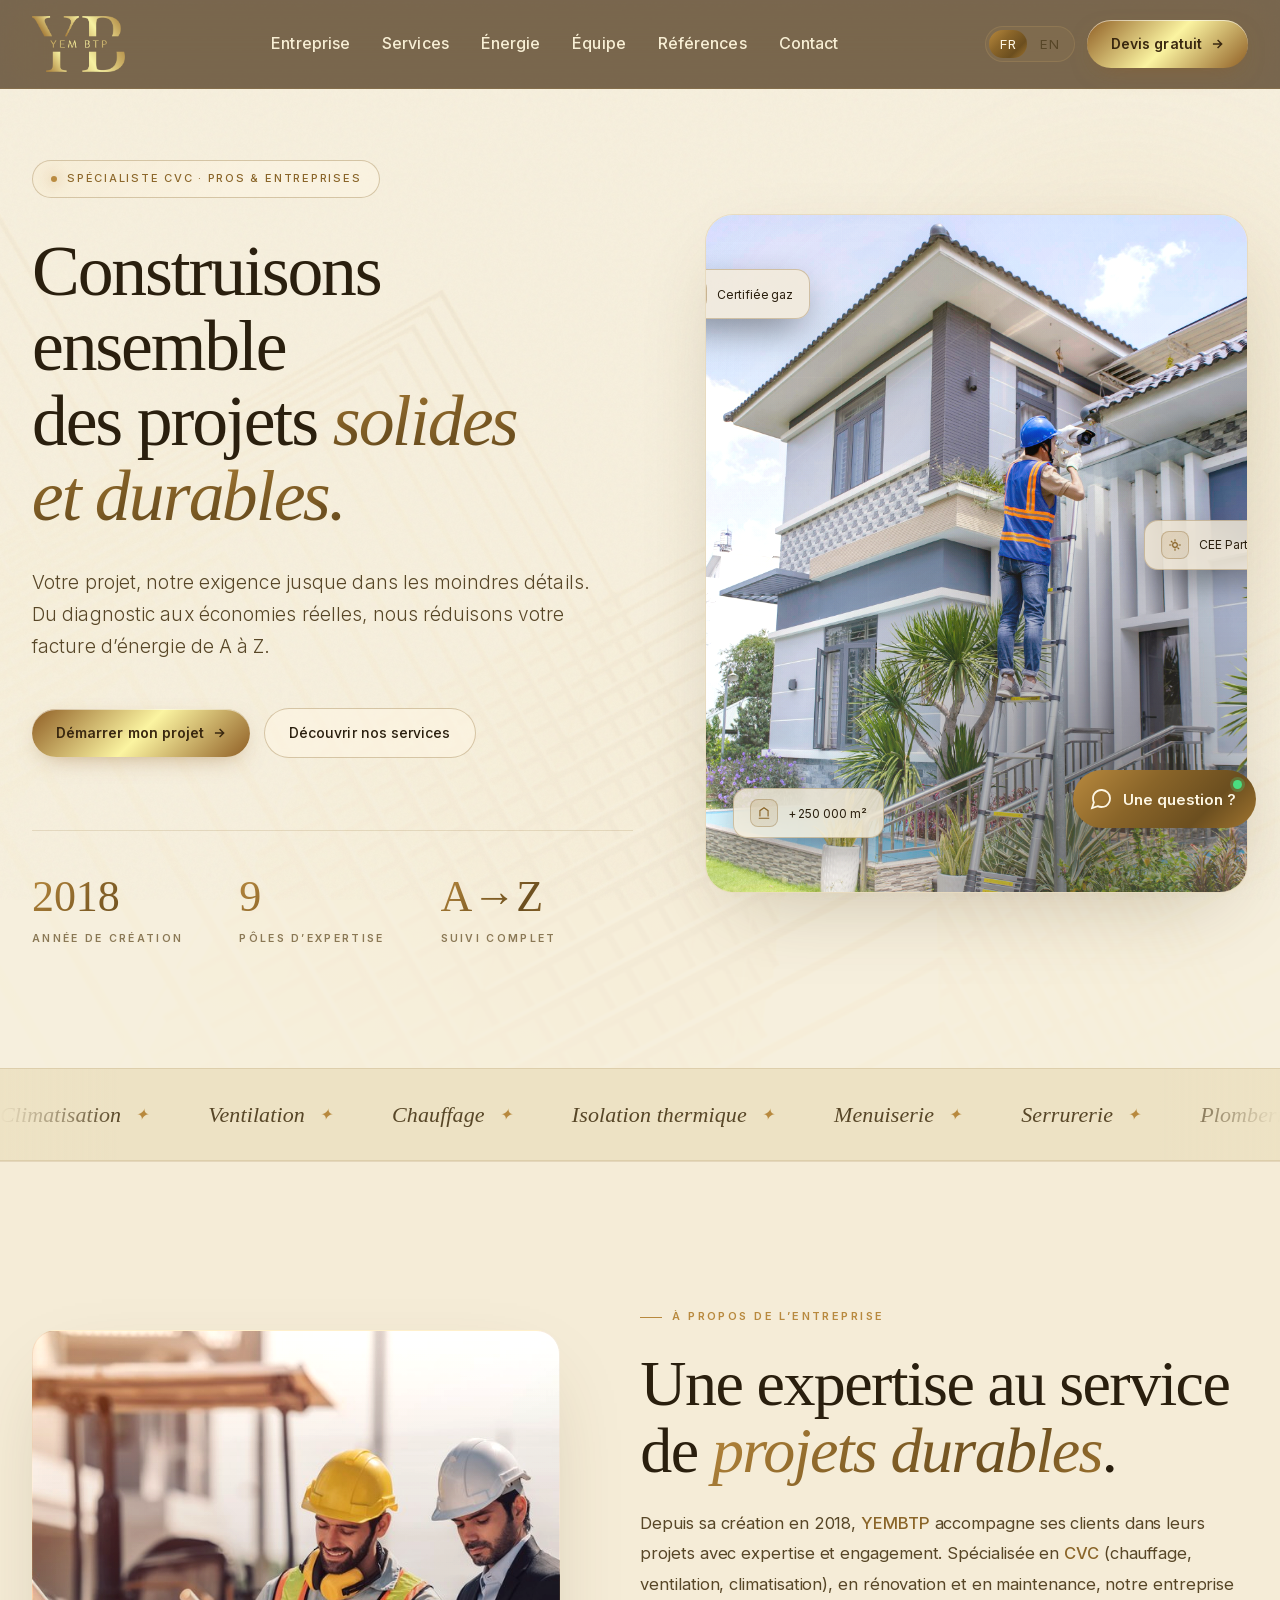
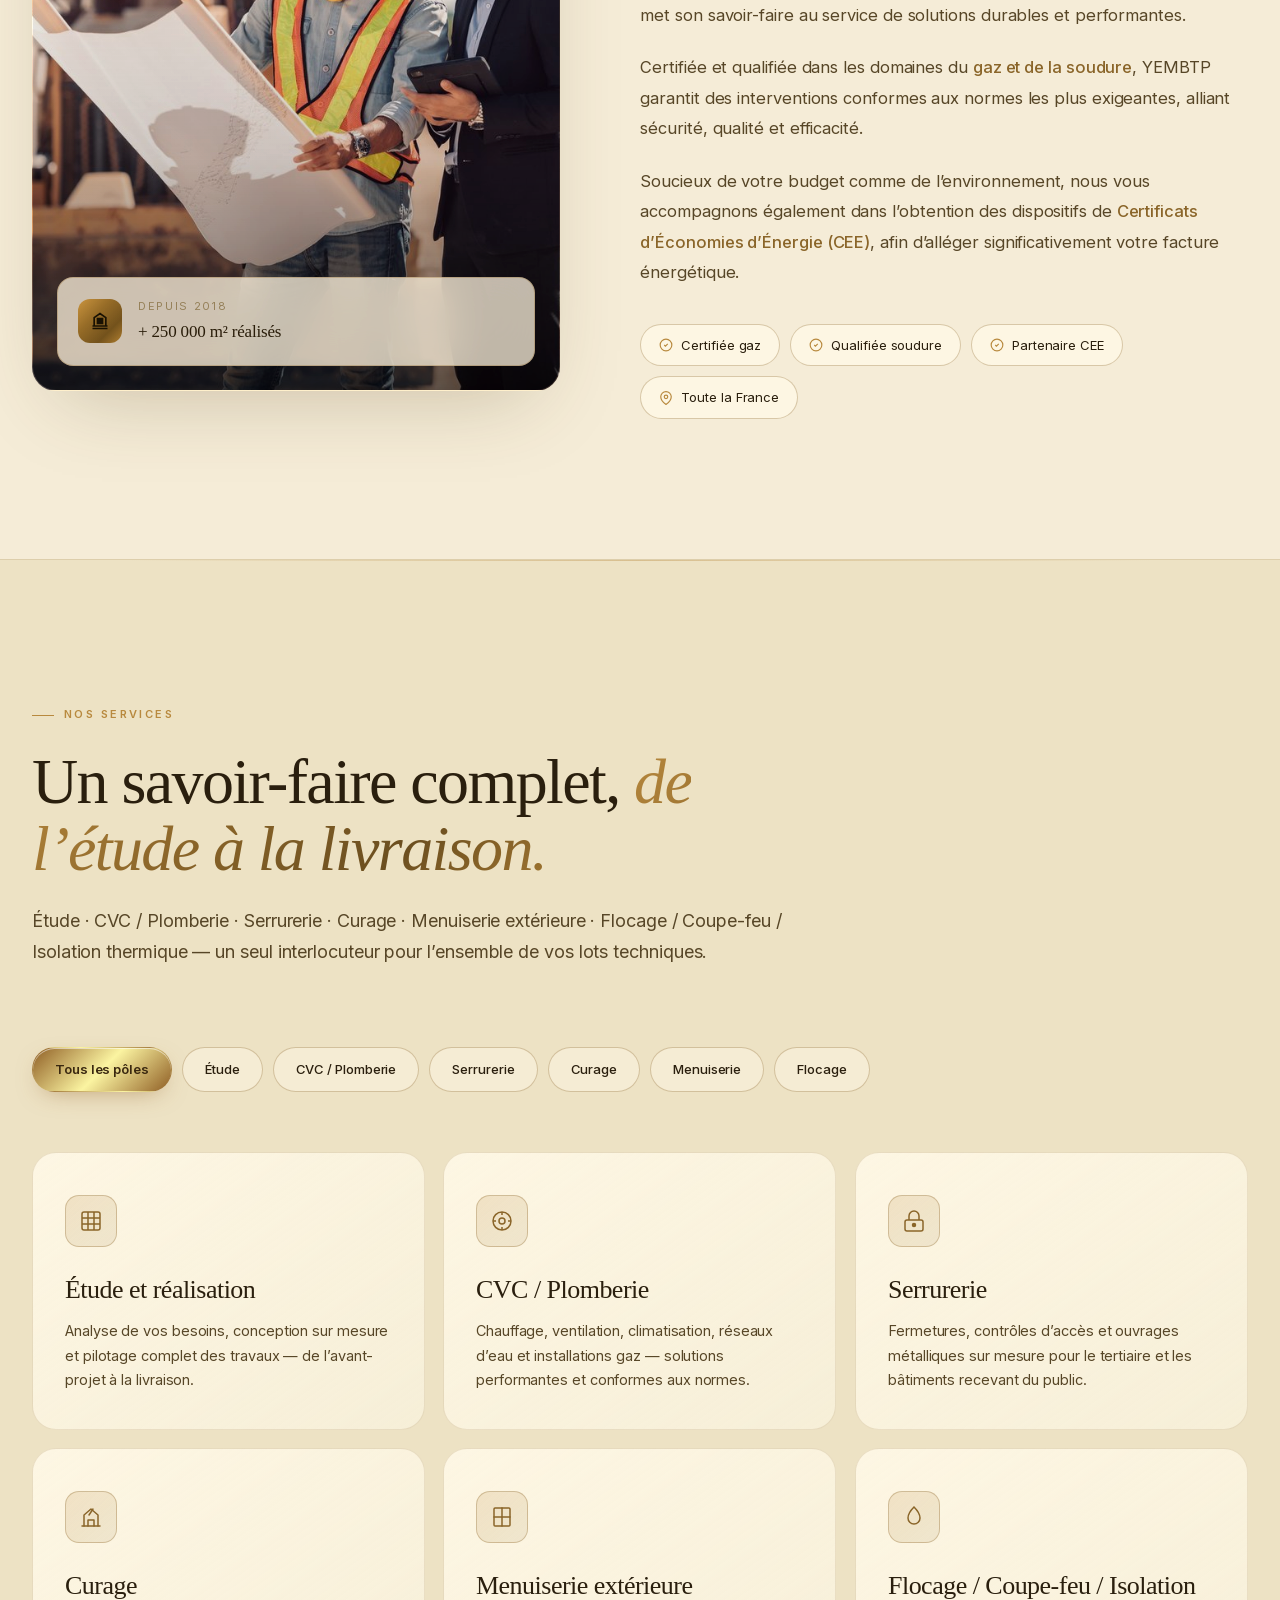
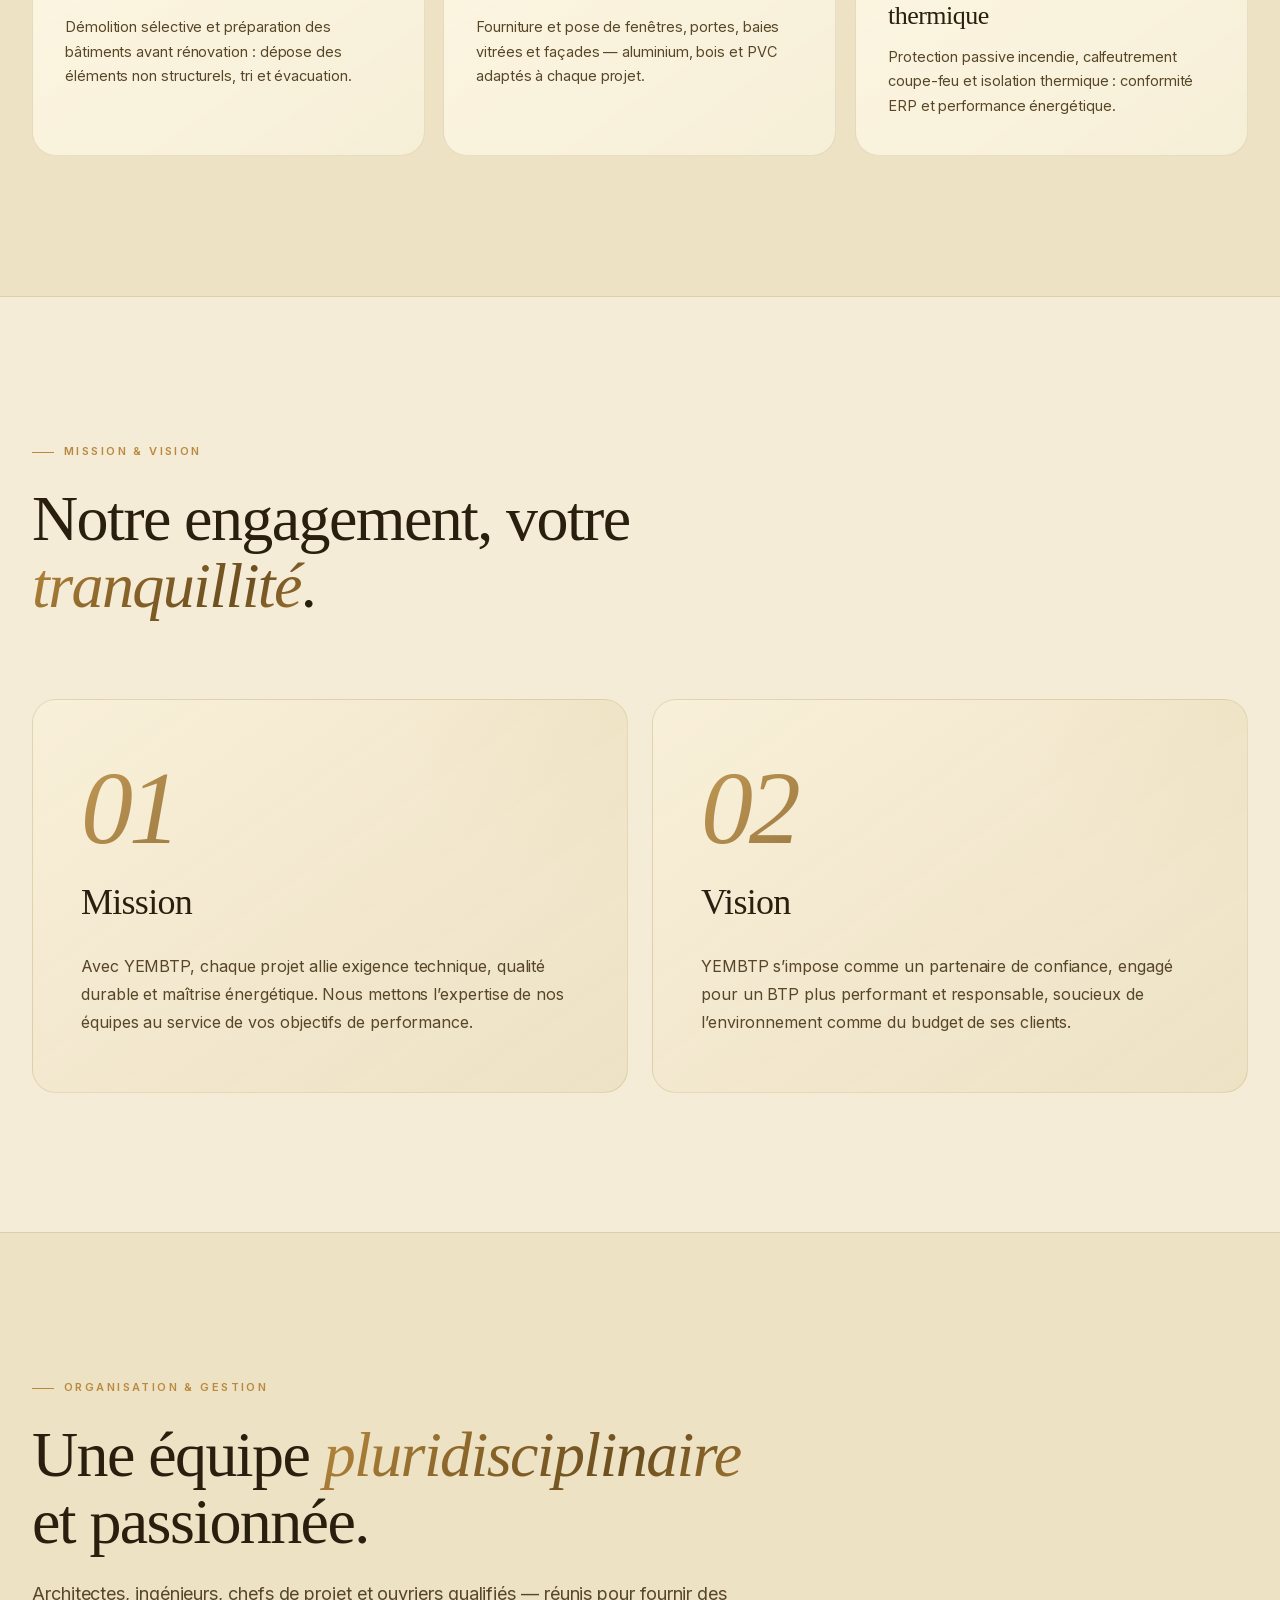
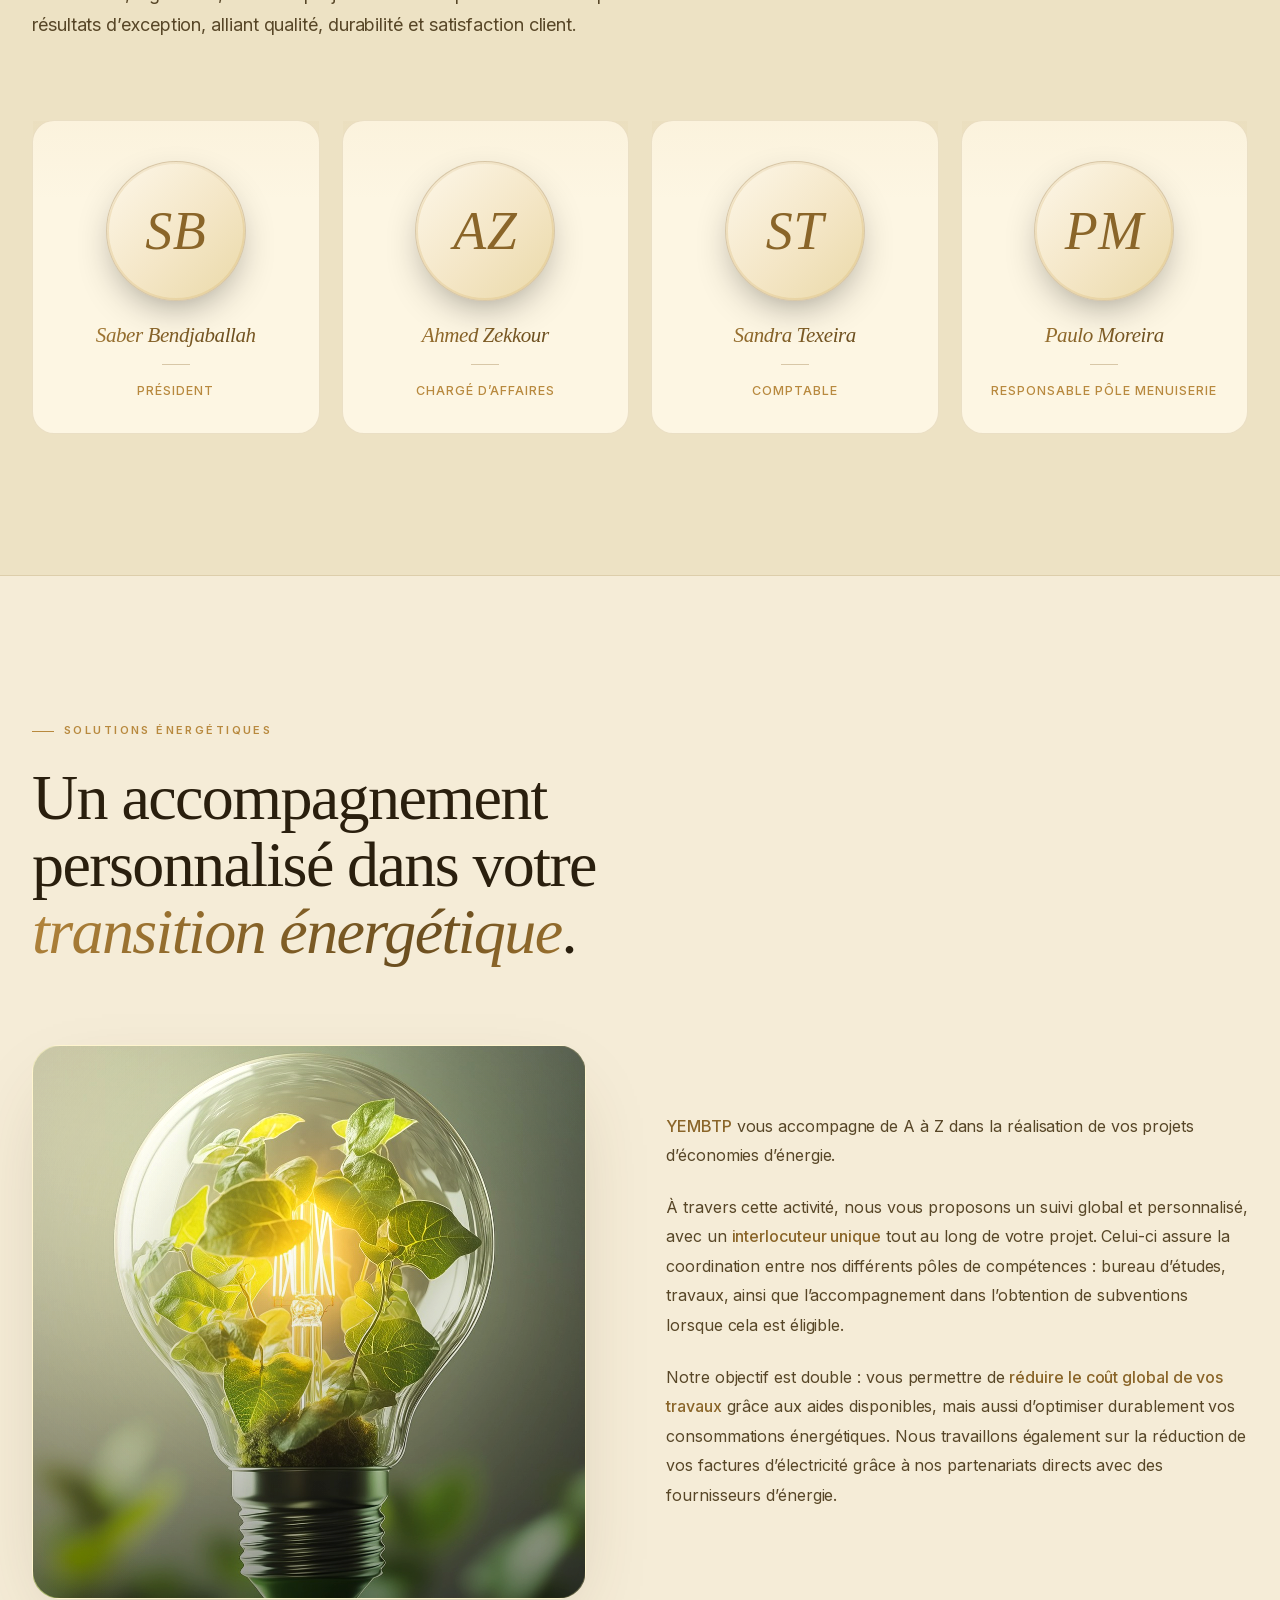
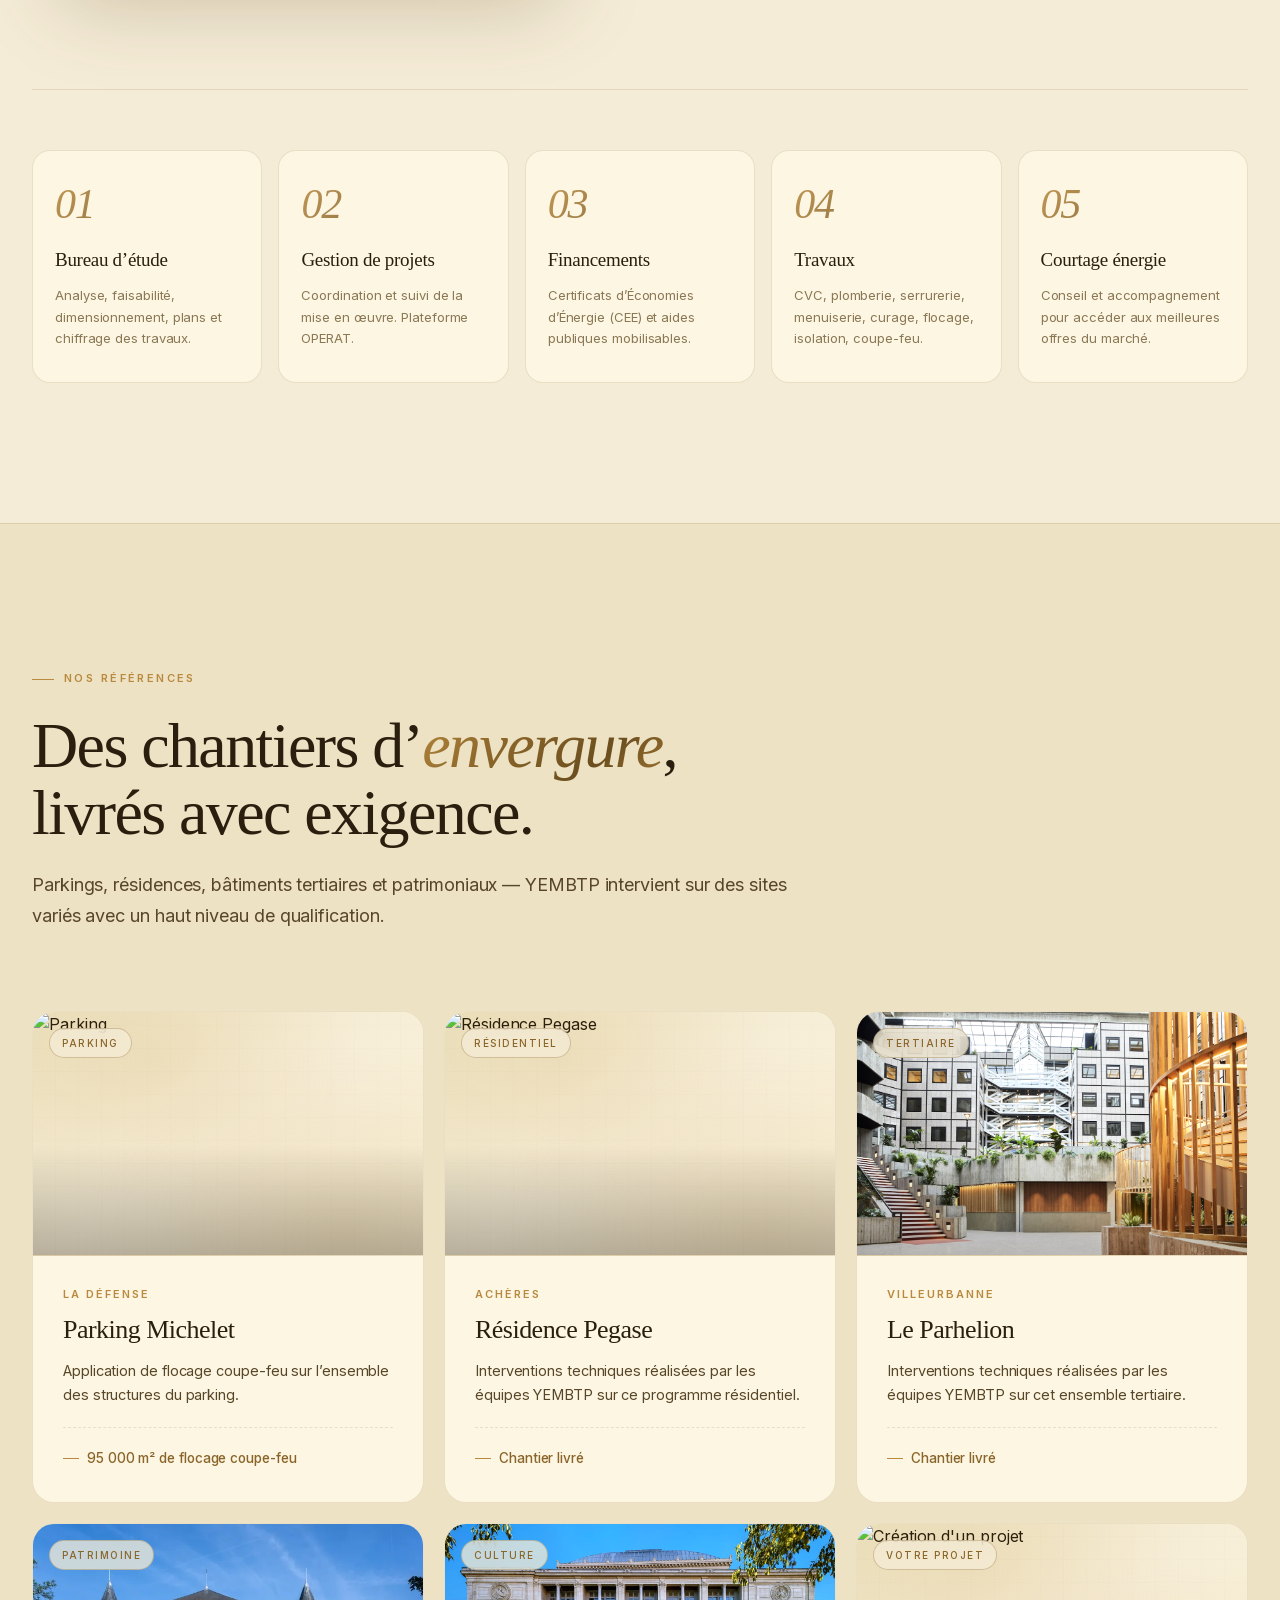
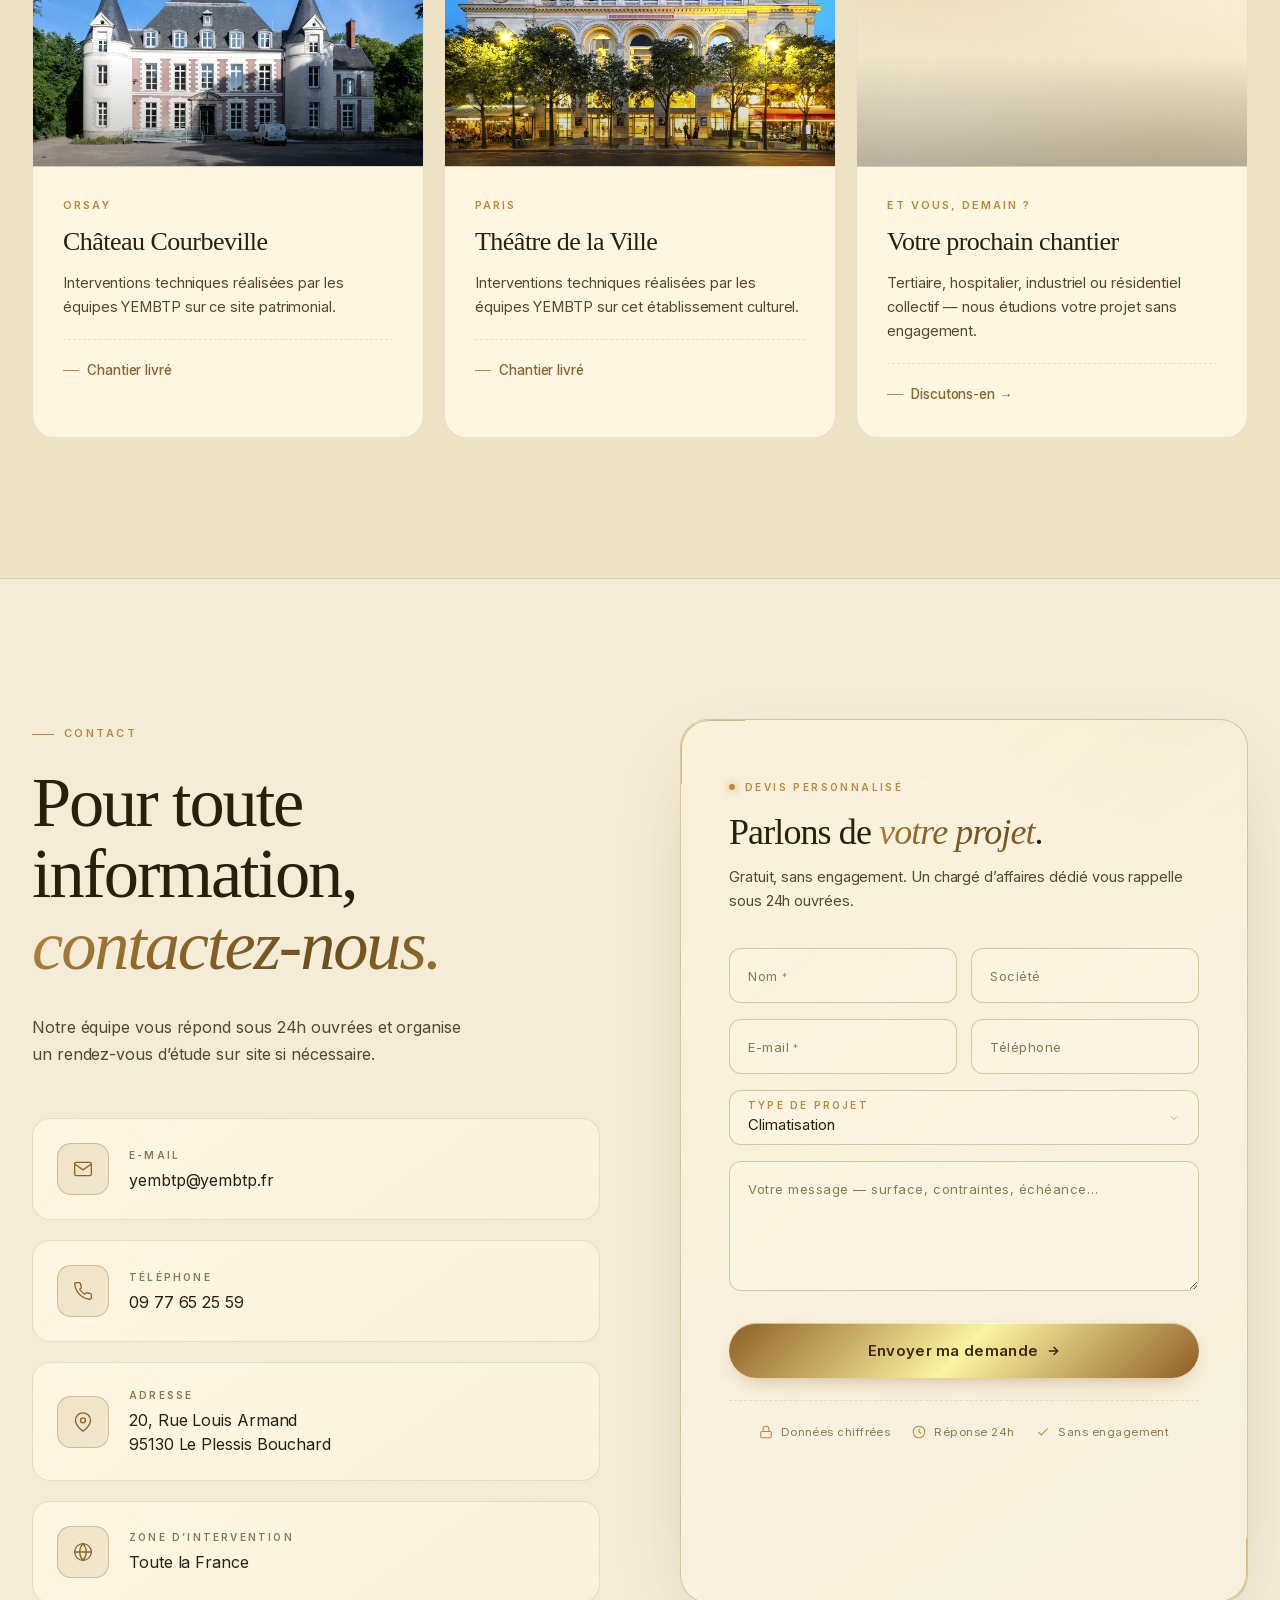
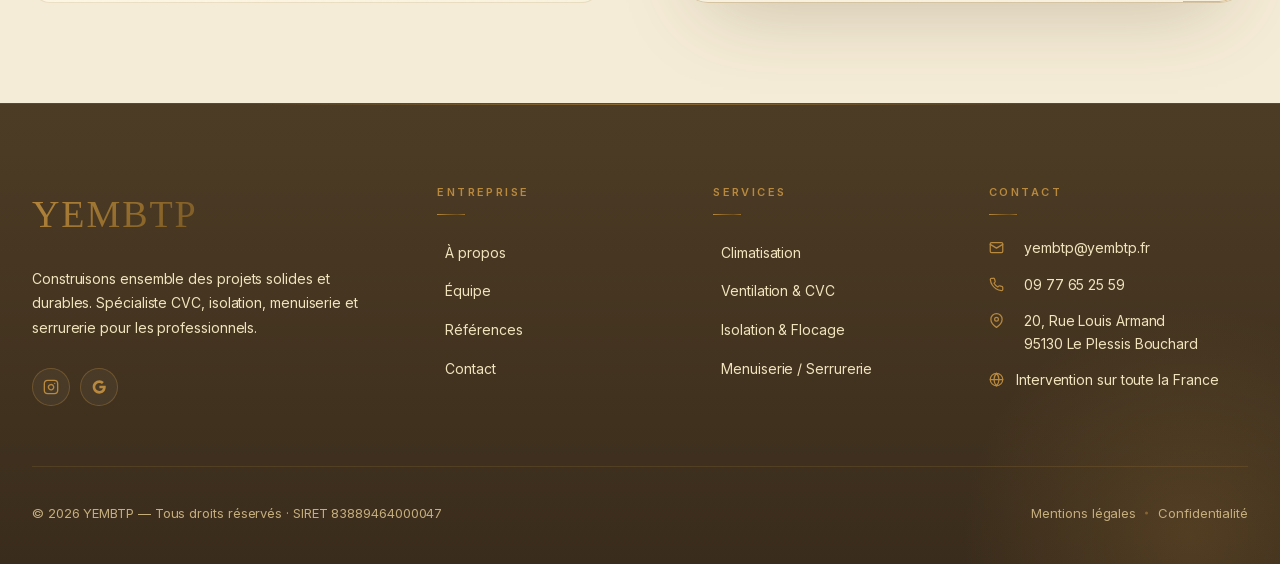
==== index.html @ c1a06e11 "👥 Équipe (Sandra Texeira, Saber aligné) + 🖼 Références sans avant/après + 🎯 nouveau hero clim - Équi" ====
<!DOCTYPE html>
<html lang="fr">
<head>
  <meta charset="UTF-8" />
  <meta name="viewport" content="width=device-width, initial-scale=1.0" />
  <title>YEMBTP — Construisons ensemble des projets solides et durables</title>
  <meta name="description" content="YEMBTP, spécialiste CVC pour les professionnels : climatisation, ventilation, chauffage, isolation, menuiserie et serrurerie. Solutions énergétiques sur mesure." />

  <link rel="stylesheet" href="assets/css/fonts.css">

  <link rel="stylesheet" href="assets/css/main.css" />
</head>
<body>

  <!-- NAV -->
  <nav class="nav" id="nav">
    <div class="nav-inner">
      <a href="#" class="nav-logo" data-i18n-aria-label="nav.home_label" aria-label="Accueil">
        <img src="images/logo-nav.png" alt="YEMBTP" />
      </a>
      <ul class="nav-menu">
        <li><a href="#about" data-i18n="nav.about">Entreprise</a></li>
        <li><a href="#services" data-i18n="nav.services">Services</a></li>
        <li><a href="#energy" data-i18n="nav.energy">Énergie</a></li>
        <li><a href="#team" data-i18n="nav.team">Équipe</a></li>
        <li><a href="#references" data-i18n="nav.references">Références</a></li>
        <li><a href="#contact" data-i18n="nav.contact">Contact</a></li>
      </ul>
      <div class="nav-actions">
        <div class="lang-switch" role="group" data-i18n-aria-label="i18n.aria_switch" aria-label="Choisir la langue">
          <button type="button" class="lang-btn" data-lang-set="fr" data-i18n-aria-label="i18n.aria_fr" aria-label="Passer en français" aria-pressed="true">FR</button>
          <button type="button" class="lang-btn" data-lang-set="en" data-i18n-aria-label="i18n.aria_en" aria-label="Passer en anglais" aria-pressed="false">EN</button>
        </div>
        <a href="#contact" class="btn btn-gold"><span data-i18n="nav.cta">Devis gratuit</span>
          <svg width="14" height="14" viewBox="0 0 24 24" fill="none" stroke="currentColor" stroke-width="2.5"><path d="M5 12h14M13 5l7 7-7 7"/></svg>
        </a>
        <button class="mobile-toggle" id="mobileToggle" data-i18n-aria-label="nav.menu_label" aria-label="Menu">
          <svg width="20" height="20" viewBox="0 0 24 24" fill="none" stroke="currentColor" stroke-width="1.8"><path d="M3 6h18M3 12h18M3 18h18"/></svg>
        </button>
      </div>
    </div>
  </nav>

  <div class="mobile-menu" id="mobileMenu">
    <a href="#about" data-i18n="nav.about">Entreprise</a>
    <a href="#services" data-i18n="nav.services">Services</a>
    <a href="#energy" data-i18n="nav.energy">Énergie</a>
    <a href="#team" data-i18n="nav.team">Équipe</a>
    <a href="#references" data-i18n="nav.references">Références</a>
    <a href="#contact" data-i18n="nav.contact">Contact</a>
    <a href="tel:0977652559">09 77 65 25 59</a>
    <a href="#contact" class="mobile-cta" data-i18n="nav.cta_mobile">Devis gratuit →</a>
    <div class="lang-switch lang-switch--mobile" role="group" data-i18n-aria-label="i18n.aria_switch" aria-label="Choisir la langue">
      <button type="button" class="lang-btn" data-lang-set="fr" data-i18n-aria-label="i18n.aria_fr" aria-label="Passer en français" aria-pressed="true">FR</button>
      <button type="button" class="lang-btn" data-lang-set="en" data-i18n-aria-label="i18n.aria_en" aria-label="Passer en anglais" aria-pressed="false">EN</button>
    </div>
  </div>

  <!-- HERO -->
  <section class="hero">
    <div class="hero-bg"></div>
    <div class="container">
      <div class="hero-grid">
        <div class="hero-content">
          <div class="hero-tag">
            <span class="dot"></span>
            <span data-i18n="hero.tag">Spécialiste CVC · Pros &amp; Entreprises</span>
          </div>
          <h1 class="hero-title" data-i18n-html="hero.title">
            Construisons ensemble<br/>
            des projets <em>solides</em> <em>et durables.</em>
          </h1>
          <p class="hero-sub" data-i18n="hero.sub">
            Votre projet, notre exigence jusque dans les moindres détails. Du diagnostic aux économies réelles, nous réduisons votre facture d'énergie de A à Z.
          </p>
          <div class="hero-cta">
            <a href="#contact" class="btn btn-gold"><span data-i18n="hero.cta_primary">Démarrer mon projet</span>
              <svg width="14" height="14" viewBox="0 0 24 24" fill="none" stroke="currentColor" stroke-width="2.5"><path d="M5 12h14M13 5l7 7-7 7"/></svg>
            </a>
            <a href="#services" class="btn btn-outline" data-i18n="hero.cta_secondary">Découvrir nos services</a>
          </div>
          <div class="hero-meta">
            <div class="meta-item">
              <div class="num">2018</div>
              <div class="lab" data-i18n="hero.meta1_lab">Année de création</div>
            </div>
            <div class="meta-item">
              <div class="num">9</div>
              <div class="lab" data-i18n="hero.meta2_lab">Pôles d'expertise</div>
            </div>
            <div class="meta-item">
              <div class="num">A→Z</div>
              <div class="lab" data-i18n="hero.meta3_lab">Suivi complet</div>
            </div>
          </div>
        </div>

        <div class="hero-visual">
          <div class="hv-bg"></div>
          <div class="hv-arch" aria-hidden="true">
            <svg viewBox="0 0 400 500" preserveAspectRatio="xMidYMid slice">
              <g stroke="rgba(212, 175, 105, 0.45)" stroke-width="0.6" fill="none">
                <line x1="0" y1="120" x2="400" y2="120"/>
                <line x1="0" y1="240" x2="400" y2="240"/>
                <line x1="0" y1="360" x2="400" y2="360"/>
                <line x1="100" y1="0" x2="100" y2="500"/>
                <line x1="200" y1="0" x2="200" y2="500"/>
                <line x1="300" y1="0" x2="300" y2="500"/>
              </g>
              <g stroke="rgba(212, 175, 105, 0.25)" stroke-width="0.4" fill="none">
                <circle cx="200" cy="250" r="160"/>
                <circle cx="200" cy="250" r="110"/>
                <circle cx="200" cy="250" r="60"/>
              </g>
              <g stroke="rgba(244, 228, 181, 0.55)" stroke-width="0.8" fill="none">
                <path d="M40 460 L40 200 L200 80 L360 200 L360 460 Z"/>
                <line x1="40" y1="330" x2="360" y2="330"/>
                <line x1="120" y1="200" x2="120" y2="460"/>
                <line x1="280" y1="200" x2="280" y2="460"/>
              </g>
            </svg>
          </div>
          <div class="hv-chip hv-chip-1">
            <div class="ic">
              <svg width="14" height="14" viewBox="0 0 24 24" fill="none" stroke="currentColor" stroke-width="2"><path d="M9 12l2 2 4-4"/><circle cx="12" cy="12" r="10"/></svg>
            </div>
            <span data-i18n="hero.chip1">Certifiée gaz</span>
          </div>
          <div class="hv-chip hv-chip-2">
            <div class="ic">
              <svg width="14" height="14" viewBox="0 0 24 24" fill="none" stroke="currentColor" stroke-width="2"><path d="M12 2v4M12 18v4M4.93 4.93l2.83 2.83M16.24 16.24l2.83 2.83M2 12h4M18 12h4"/><circle cx="12" cy="12" r="4"/></svg>
            </div>
            <span data-i18n="hero.chip2">CEE Partenaire</span>
          </div>
          <div class="hv-chip hv-chip-3">
            <div class="ic">
              <svg width="14" height="14" viewBox="0 0 24 24" fill="none" stroke="currentColor" stroke-width="2"><path d="M3 21h18M5 18V8l7-5 7 5v10"/></svg>
            </div>
            <span data-i18n="hero.chip3">+ 250 000 m²</span>
          </div>
        </div>
      </div>
    </div>
  </section>

  <!-- MARQUEE -->
  <div class="marquee">
    <div class="marquee-track">
      <span class="marquee-item"><span data-i18n="marquee.climatisation">Climatisation</span> <span class="star">✦</span></span>
      <span class="marquee-item"><span data-i18n="marquee.ventilation">Ventilation</span> <span class="star">✦</span></span>
      <span class="marquee-item"><span data-i18n="marquee.chauffage">Chauffage</span> <span class="star">✦</span></span>
      <span class="marquee-item"><span data-i18n="marquee.isolation">Isolation thermique</span> <span class="star">✦</span></span>
      <span class="marquee-item"><span data-i18n="marquee.menuiserie">Menuiserie</span> <span class="star">✦</span></span>
      <span class="marquee-item"><span data-i18n="marquee.serrurerie">Serrurerie</span> <span class="star">✦</span></span>
      <span class="marquee-item"><span data-i18n="marquee.plomberie">Plomberie</span> <span class="star">✦</span></span>
      <span class="marquee-item"><span data-i18n="marquee.flocage">Flocage coupe-feu</span> <span class="star">✦</span></span>
      <span class="marquee-item"><span data-i18n="marquee.energie">Solutions énergétiques</span> <span class="star">✦</span></span>
      <!-- duplicate for seamless loop -->
      <span class="marquee-item"><span data-i18n="marquee.climatisation">Climatisation</span> <span class="star">✦</span></span>
      <span class="marquee-item"><span data-i18n="marquee.ventilation">Ventilation</span> <span class="star">✦</span></span>
      <span class="marquee-item"><span data-i18n="marquee.chauffage">Chauffage</span> <span class="star">✦</span></span>
      <span class="marquee-item"><span data-i18n="marquee.isolation">Isolation thermique</span> <span class="star">✦</span></span>
      <span class="marquee-item"><span data-i18n="marquee.menuiserie">Menuiserie</span> <span class="star">✦</span></span>
      <span class="marquee-item"><span data-i18n="marquee.serrurerie">Serrurerie</span> <span class="star">✦</span></span>
      <span class="marquee-item"><span data-i18n="marquee.plomberie">Plomberie</span> <span class="star">✦</span></span>
      <span class="marquee-item"><span data-i18n="marquee.flocage">Flocage coupe-feu</span> <span class="star">✦</span></span>
      <span class="marquee-item"><span data-i18n="marquee.energie">Solutions énergétiques</span> <span class="star">✦</span></span>
    </div>
  </div>

  <!-- ABOUT -->
  <section class="about" id="about">
    <div class="container">
      <div class="about-grid">
        <div class="about-img">
          <div class="about-img-overlay">
            <div class="ic">
              <svg width="20" height="20" viewBox="0 0 24 24" fill="none" stroke="currentColor" stroke-width="2"><path d="M3 21h18M3 18h18M5 18V8l7-5 7 5v10M9 9h2v2H9zM13 9h2v2h-2zM9 13h2v2H9zM13 13h2v2h-2z"/></svg>
            </div>
            <div class="txt">
              <small data-i18n="about.badge_overlay_small">Depuis 2018</small>
              <strong data-i18n="about.badge_overlay_strong">+ 250 000 m² réalisés</strong>
            </div>
          </div>
        </div>
        <div class="about-text">
          <span class="sec-eyebrow" data-i18n="about.eyebrow">À propos de l'entreprise</span>
          <h2 class="sec-title" data-i18n-html="about.title">Une expertise au service de <em>projets durables</em>.</h2>
          <p data-i18n-html="about.p1">
            Depuis sa création en 2018, <strong>YEMBTP</strong> accompagne ses clients dans leurs projets avec expertise et engagement. Spécialisée en <strong>CVC</strong> (chauffage, ventilation, climatisation), en rénovation et en maintenance, notre entreprise met son savoir-faire au service de solutions durables et performantes.
          </p>
          <p data-i18n-html="about.p2">
            Certifiée et qualifiée dans les domaines du <strong>gaz et de la soudure</strong>, YEMBTP garantit des interventions conformes aux normes les plus exigeantes, alliant sécurité, qualité et efficacité.
          </p>
          <p data-i18n-html="about.p3">
            Soucieux de votre budget comme de l'environnement, nous vous accompagnons également dans l'obtention des dispositifs de <strong>Certificats d'Économies d'Énergie (CEE)</strong>, afin d'alléger significativement votre facture énergétique.
          </p>
          <div class="about-badges">
            <span class="badge">
              <svg width="14" height="14" viewBox="0 0 24 24" fill="none" stroke="currentColor" stroke-width="2"><path d="M9 12l2 2 4-4"/><circle cx="12" cy="12" r="10"/></svg>
              <span data-i18n="about.badge1">Certifiée gaz</span>
            </span>
            <span class="badge">
              <svg width="14" height="14" viewBox="0 0 24 24" fill="none" stroke="currentColor" stroke-width="2"><path d="M9 12l2 2 4-4"/><circle cx="12" cy="12" r="10"/></svg>
              <span data-i18n="about.badge2">Qualifiée soudure</span>
            </span>
            <span class="badge">
              <svg width="14" height="14" viewBox="0 0 24 24" fill="none" stroke="currentColor" stroke-width="2"><path d="M9 12l2 2 4-4"/><circle cx="12" cy="12" r="10"/></svg>
              <span data-i18n="about.badge3">Partenaire CEE</span>
            </span>
            <span class="badge">
              <svg width="14" height="14" viewBox="0 0 24 24" fill="none" stroke="currentColor" stroke-width="2" stroke-linecap="round" stroke-linejoin="round"><path d="M21 10c0 7-9 13-9 13s-9-6-9-13a9 9 0 0 1 18 0z"/><circle cx="12" cy="10" r="3"/></svg>
              <span data-i18n="about.badge4">Toute la France</span>
            </span>
          </div>
        </div>
      </div>
    </div>
  </section>

  <!-- SERVICES -->
  <section class="services" id="services">
    <div class="container">
      <div class="sec-head">
        <span class="sec-eyebrow" data-i18n="services.eyebrow">Nos services</span>
        <h2 class="sec-title" data-i18n-html="services.title">Un savoir-faire complet, <em>de l'étude à la livraison.</em></h2>
        <p class="sec-lead" data-i18n="services.lead">Étude · CVC / Plomberie · Serrurerie · Curage · Menuiserie extérieure · Flocage / Coupe-feu / Isolation thermique — un seul interlocuteur pour l'ensemble de vos lots techniques.</p>
      </div>

      <div class="services-tabs">
        <span class="tab active" data-filter="all" data-i18n="services.tab_all">Tous les pôles</span>
        <span class="tab" data-filter="etude" data-i18n="services.tab_etude">Étude</span>
        <span class="tab" data-filter="cvc" data-i18n="services.tab_cvc">CVC / Plomberie</span>
        <span class="tab" data-filter="serrurerie" data-i18n="services.tab_serrurerie">Serrurerie</span>
        <span class="tab" data-filter="curage" data-i18n="services.tab_curage">Curage</span>
        <span class="tab" data-filter="menuiserie" data-i18n="services.tab_menuiserie">Menuiserie</span>
        <span class="tab" data-filter="flocage" data-i18n="services.tab_flocage">Flocage</span>
      </div>

      <div class="services-grid">
        <div class="service-card" data-category="etude">
          <div class="service-icon">
            <svg width="24" height="24" viewBox="0 0 24 24" fill="none" stroke="currentColor" stroke-width="1.5"><rect x="3" y="3" width="18" height="18" rx="2"/><path d="M3 9h18M3 15h18M9 3v18M15 3v18"/></svg>
          </div>
          <h3 data-i18n="services.c1_title">Étude et réalisation</h3>
          <p data-i18n="services.c1_text">Analyse de vos besoins, conception sur mesure et pilotage complet des travaux — de l'avant-projet à la livraison.</p>
          <div class="arrow"><svg width="14" height="14" viewBox="0 0 24 24" fill="none" stroke="currentColor" stroke-width="2"><path d="M7 17L17 7M7 7h10v10"/></svg></div>
        </div>
        <div class="service-card" data-category="cvc">
          <div class="service-icon">
            <svg width="24" height="24" viewBox="0 0 24 24" fill="none" stroke="currentColor" stroke-width="1.5"><circle cx="12" cy="12" r="3"/><circle cx="12" cy="12" r="9"/><path d="M12 3v3M12 18v3M3 12h3M18 12h3"/></svg>
          </div>
          <h3 data-i18n="services.c2_title">CVC / Plomberie</h3>
          <p data-i18n="services.c2_text">Chauffage, ventilation, climatisation, réseaux d'eau et installations gaz — solutions performantes et conformes aux normes.</p>
          <div class="arrow"><svg width="14" height="14" viewBox="0 0 24 24" fill="none" stroke="currentColor" stroke-width="2"><path d="M7 17L17 7M7 7h10v10"/></svg></div>
        </div>
        <div class="service-card" data-category="serrurerie">
          <div class="service-icon">
            <svg width="24" height="24" viewBox="0 0 24 24" fill="none" stroke="currentColor" stroke-width="1.5"><rect x="3" y="11" width="18" height="11" rx="2"/><path d="M7 11V7a5 5 0 0110 0v4"/><circle cx="12" cy="16" r="1.5" fill="currentColor"/></svg>
          </div>
          <h3 data-i18n="services.c3_title">Serrurerie</h3>
          <p data-i18n="services.c3_text">Fermetures, contrôles d'accès et ouvrages métalliques sur mesure pour le tertiaire et les bâtiments recevant du public.</p>
          <div class="arrow"><svg width="14" height="14" viewBox="0 0 24 24" fill="none" stroke="currentColor" stroke-width="2"><path d="M7 17L17 7M7 7h10v10"/></svg></div>
        </div>
        <div class="service-card" data-category="curage">
          <div class="service-icon">
            <svg width="24" height="24" viewBox="0 0 24 24" fill="none" stroke="currentColor" stroke-width="1.5" stroke-linecap="round" stroke-linejoin="round"><path d="M3 21h18"/><path d="M5 21V10l7-6 7 6v11"/><path d="M9 21v-6h6v6"/><path d="M14 4l-4 6"/></svg>
          </div>
          <h3 data-i18n="services.c4_title">Curage</h3>
          <p data-i18n="services.c4_text">Démolition sélective et préparation des bâtiments avant rénovation : dépose des éléments non structurels, tri et évacuation.</p>
          <div class="arrow"><svg width="14" height="14" viewBox="0 0 24 24" fill="none" stroke="currentColor" stroke-width="2"><path d="M7 17L17 7M7 7h10v10"/></svg></div>
        </div>
        <div class="service-card" data-category="menuiserie">
          <div class="service-icon">
            <svg width="24" height="24" viewBox="0 0 24 24" fill="none" stroke="currentColor" stroke-width="1.5" stroke-linecap="round" stroke-linejoin="round"><rect x="4" y="3" width="16" height="18" rx="1"/><path d="M4 12h16"/><path d="M12 3v18"/></svg>
          </div>
          <h3 data-i18n="services.c5_title">Menuiserie extérieure</h3>
          <p data-i18n="services.c5_text">Fourniture et pose de fenêtres, portes, baies vitrées et façades — aluminium, bois et PVC adaptés à chaque projet.</p>
          <div class="arrow"><svg width="14" height="14" viewBox="0 0 24 24" fill="none" stroke="currentColor" stroke-width="2"><path d="M7 17L17 7M7 7h10v10"/></svg></div>
        </div>
        <div class="service-card" data-category="flocage">
          <div class="service-icon">
            <svg width="24" height="24" viewBox="0 0 24 24" fill="none" stroke="currentColor" stroke-width="1.5"><path d="M12 2C8 6 6 9 6 13a6 6 0 0012 0c0-4-2-7-6-11z"/></svg>
          </div>
          <h3 data-i18n="services.c6_title">Flocage / Coupe-feu / Isolation thermique</h3>
          <p data-i18n="services.c6_text">Protection passive incendie, calfeutrement coupe-feu et isolation thermique : conformité ERP et performance énergétique.</p>
          <div class="arrow"><svg width="14" height="14" viewBox="0 0 24 24" fill="none" stroke="currentColor" stroke-width="2"><path d="M7 17L17 7M7 7h10v10"/></svg></div>
        </div>
      </div>
    </div>
  </section>

  <!-- MISSION & VISION -->
  <section class="mission">
    <div class="container">
      <div class="sec-head">
        <span class="sec-eyebrow" data-i18n="mission.eyebrow">Mission &amp; Vision</span>
        <h2 class="sec-title" data-i18n-html="mission.title">Notre engagement, votre <em>tranquillité</em>.</h2>
      </div>
      <div class="mission-grid">
        <div class="mv-card">
          <div class="mv-num">01</div>
          <h3 data-i18n="mission.card1_h">Mission</h3>
          <p data-i18n="mission.card1_p">Avec YEMBTP, chaque projet allie exigence technique, qualité durable et maîtrise énergétique. Nous mettons l'expertise de nos équipes au service de vos objectifs de performance.</p>
        </div>
        <div class="mv-card">
          <div class="mv-num">02</div>
          <h3 data-i18n="mission.card2_h">Vision</h3>
          <p data-i18n="mission.card2_p">YEMBTP s'impose comme un partenaire de confiance, engagé pour un BTP plus performant et responsable, soucieux de l'environnement comme du budget de ses clients.</p>
        </div>
      </div>
    </div>
  </section>

  <!-- TEAM -->
  <section class="team" id="team">
    <div class="container">
      <div class="sec-head">
        <span class="sec-eyebrow" data-i18n="team.eyebrow">Organisation &amp; Gestion</span>
        <h2 class="sec-title" data-i18n-html="team.title">Une équipe <em>pluridisciplinaire</em> et passionnée.</h2>
        <p class="sec-lead" data-i18n="team.lead">Architectes, ingénieurs, chefs de projet et ouvriers qualifiés — réunis pour fournir des résultats d'exception, alliant qualité, durabilité et satisfaction client.</p>
      </div>
      <div class="team-grid">
        <div class="team-card team-card--has-bubble">
          <div class="team-bubble" data-i18n="team.saber_bubble">Fondateur de YEMBTP, je mets toute mon expertise au service de vos projets.</div>
          <div class="team-avatar team-avatar--clickable" role="button" tabindex="0" data-i18n-aria-label="team.aria_saber" aria-label="Voir le message de Saber">SB</div>
          <h4>Saber Bendjaballah</h4>
          <div class="divider"></div>
          <div class="role" data-i18n="team.saber_role">Président</div>
        </div>
        <div class="team-card team-card--has-bubble">
          <div class="team-bubble" data-i18n="team.ahmed_bubble">Je vous accompagne de l'étude à la livraison pour concrétiser vos projets.</div>
          <div class="team-avatar team-avatar--clickable" role="button" tabindex="0" data-i18n-aria-label="team.aria_ahmed" aria-label="Voir le message d'Ahmed">AZ</div>
          <h4>Ahmed Zekkour</h4>
          <div class="divider"></div>
          <div class="role" data-i18n="team.ahmed_role">Chargé d'affaires</div>
        </div>
        <div class="team-card team-card--has-bubble">
          <div class="team-bubble" data-i18n="team.sandra_bubble">Rigueur et suivi précis pour la gestion administrative et comptable de vos projets.</div>
          <div class="team-avatar team-avatar--clickable" role="button" tabindex="0" data-i18n-aria-label="team.aria_sandra" aria-label="Voir le message de Sandra">ST</div>
          <h4>Sandra Texeira</h4>
          <div class="divider"></div>
          <div class="role" data-i18n="team.sandra_role">Comptable</div>
        </div>
        <div class="team-card team-card--has-bubble">
          <div class="team-bubble" data-i18n="team.paulo_bubble">La menuiserie est ma passion : précision et finitions soignées garanties.</div>
          <div class="team-avatar team-avatar--clickable" role="button" tabindex="0" data-i18n-aria-label="team.aria_paulo" aria-label="Voir le message de Paulo">PM</div>
          <h4>Paulo Moreira</h4>
          <div class="divider"></div>
          <div class="role" data-i18n="team.paulo_role">Responsable Pôle Menuiserie</div>
        </div>
      </div>
    </div>
  </section>

  <!-- ENERGY SOLUTIONS -->
  <section class="energy" id="energy">
    <div class="container">
      <div class="sec-head">
        <span class="sec-eyebrow" data-i18n="energy.eyebrow">Solutions énergétiques</span>
        <h2 class="sec-title" data-i18n-html="energy.title">Un accompagnement personnalisé dans votre <em>transition énergétique</em>.</h2>
      </div>

      <div class="energy-grid">
        <div class="energy-visual"></div>
        <div class="energy-text">
          <p data-i18n-html="energy.p1"><strong>YEMBTP</strong> vous accompagne de A à Z dans la réalisation de vos projets d'économies d'énergie.</p>
          <p data-i18n-html="energy.p2">À travers cette activité, nous vous proposons un suivi global et personnalisé, avec un <strong>interlocuteur unique</strong> tout au long de votre projet. Celui-ci assure la coordination entre nos différents pôles de compétences : bureau d'études, travaux, ainsi que l'accompagnement dans l'obtention de subventions lorsque cela est éligible.</p>
          <p data-i18n-html="energy.p3">Notre objectif est double : vous permettre de <strong>réduire le coût global de vos travaux</strong> grâce aux aides disponibles, mais aussi d'optimiser durablement vos consommations énergétiques. Nous travaillons également sur la réduction de vos factures d'électricité grâce à nos partenariats directs avec des fournisseurs d'énergie.</p>
        </div>
      </div>

      <div class="energy-steps">
        <div class="step">
          <div class="step-num">01</div>
          <h5 data-i18n="energy.s1_h">Bureau d'étude</h5>
          <p data-i18n="energy.s1_p">Analyse, faisabilité, dimensionnement, plans et chiffrage des travaux.</p>
        </div>
        <div class="step">
          <div class="step-num">02</div>
          <h5 data-i18n="energy.s2_h">Gestion de projets</h5>
          <p data-i18n="energy.s2_p">Coordination et suivi de la mise en œuvre. Plateforme OPERAT.</p>
        </div>
        <div class="step">
          <div class="step-num">03</div>
          <h5 data-i18n="energy.s3_h">Financements</h5>
          <p data-i18n="energy.s3_p">Certificats d'Économies d'Énergie (CEE) et aides publiques mobilisables.</p>
        </div>
        <div class="step">
          <div class="step-num">04</div>
          <h5 data-i18n="energy.s4_h">Travaux</h5>
          <p data-i18n="energy.s4_p">CVC, plomberie, serrurerie, menuiserie, curage, flocage, isolation, coupe-feu.</p>
        </div>
        <div class="step">
          <div class="step-num">05</div>
          <h5 data-i18n="energy.s5_h">Courtage énergie</h5>
          <p data-i18n="energy.s5_p">Conseil et accompagnement pour accéder aux meilleures offres du marché.</p>
        </div>
      </div>
    </div>
  </section>

  <!-- REFERENCES -->
  <section class="references" id="references">
    <div class="container">
      <div class="sec-head">
        <span class="sec-eyebrow" data-i18n="refs.eyebrow">Nos références</span>
        <h2 class="sec-title" data-i18n-html="refs.title">Des chantiers d'<em>envergure</em>, livrés avec exigence.</h2>
        <p class="sec-lead" data-i18n="refs.lead">Parkings, résidences, bâtiments tertiaires et patrimoniaux — YEMBTP intervient sur des sites variés avec un haut niveau de qualification.</p>
      </div>

      <div class="ref-grid">
        <div class="ref-card">
          <div class="ref-img">
            <img src="https://images.unsplash.com/photo-1470224114660-3f6686c562eb?w=900&q=80&auto=format&fit=crop" alt="Parking" loading="lazy" />
            <span class="ref-img-tag" data-i18n="refs.c1_tag">Parking</span>
          </div>
          <div class="ref-body">
            <div class="ref-loc" data-i18n="refs.c1_loc">La Défense</div>
            <h4 data-i18n="refs.c1_h">Parking Michelet</h4>
            <p data-i18n="refs.c1_p">Application de flocage coupe-feu sur l'ensemble des structures du parking.</p>
            <div class="ref-spec" data-i18n="refs.c1_spec">95 000 m² de flocage coupe-feu</div>
          </div>
        </div>
        <div class="ref-card">
          <div class="ref-img">
            <img src="https://images.unsplash.com/photo-1545324418-cc1a3fa10c00?w=900&q=80&auto=format&fit=crop" alt="Résidence Pegase" loading="lazy" />
            <span class="ref-img-tag" data-i18n="refs.c2_tag">Résidentiel</span>
          </div>
          <div class="ref-body">
            <div class="ref-loc" data-i18n="refs.c2_loc">Achères</div>
            <h4 data-i18n="refs.c2_h">Résidence Pegase</h4>
            <p data-i18n="refs.c2_p">Interventions techniques réalisées par les équipes YEMBTP sur ce programme résidentiel.</p>
            <div class="ref-spec" data-i18n="refs.c2_spec">Chantier livré</div>
          </div>
        </div>
        <div class="ref-card">
          <div class="ref-img">
            <img src="images/parhelion5.jpg" alt="Le Parhelion" loading="lazy" />
            <span class="ref-img-tag" data-i18n="refs.c3_tag">Tertiaire</span>
          </div>
          <div class="ref-body">
            <div class="ref-loc" data-i18n="refs.c3_loc">Villeurbanne</div>
            <h4 data-i18n="refs.c3_h">Le Parhelion</h4>
            <p data-i18n="refs.c3_p">Interventions techniques réalisées par les équipes YEMBTP sur cet ensemble tertiaire.</p>
            <div class="ref-spec" data-i18n="refs.c3_spec">Chantier livré</div>
          </div>
        </div>
        <div class="ref-card">
          <div class="ref-img">
            <img src="images/Chateau.jpg" alt="Château Courbeville" loading="lazy" />
            <span class="ref-img-tag" data-i18n="refs.c4_tag">Patrimoine</span>
          </div>
          <div class="ref-body">
            <div class="ref-loc" data-i18n="refs.c4_loc">Orsay</div>
            <h4 data-i18n="refs.c4_h">Château Courbeville</h4>
            <p data-i18n="refs.c4_p">Interventions techniques réalisées par les équipes YEMBTP sur ce site patrimonial.</p>
            <div class="ref-spec" data-i18n="refs.c4_spec">Chantier livré</div>
          </div>
        </div>
        <div class="ref-card">
          <div class="ref-img">
            <img src="images/Theatre.jpg" alt="Théâtre de la Ville" loading="lazy" />
            <span class="ref-img-tag" data-i18n="refs.c5_tag">Culture</span>
          </div>
          <div class="ref-body">
            <div class="ref-loc" data-i18n="refs.c5_loc">Paris</div>
            <h4 data-i18n="refs.c5_h">Théâtre de la Ville</h4>
            <p data-i18n="refs.c5_p">Interventions techniques réalisées par les équipes YEMBTP sur cet établissement culturel.</p>
            <div class="ref-spec" data-i18n="refs.c5_spec">Chantier livré</div>
          </div>
        </div>
        <div class="ref-card">
          <div class="ref-img">
            <img src="https://images.unsplash.com/photo-1503387762-592deb58ef4e?w=900&q=80&auto=format&fit=crop" alt="Création d'un projet" loading="lazy" />
            <span class="ref-img-tag" data-i18n="refs.c6_tag">Votre projet</span>
          </div>
          <div class="ref-body">
            <div class="ref-loc" data-i18n="refs.c6_loc">Et vous, demain ?</div>
            <h4 data-i18n="refs.c6_h">Votre prochain chantier</h4>
            <p data-i18n="refs.c6_p">Tertiaire, hospitalier, industriel ou résidentiel collectif — nous étudions votre projet sans engagement.</p>
            <div class="ref-spec"><a href="#contact" class="link-gold" data-i18n="refs.c6_cta">Discutons-en →</a></div>
          </div>
        </div>
      </div>
    </div>
  </section>

  <!-- CONTACT -->
  <section class="contact" id="contact">
    <div class="container">
      <div class="contact-grid">
        <div class="contact-info">
          <span class="sec-eyebrow" data-i18n="contact.eyebrow">Contact</span>
          <h2 data-i18n-html="contact.title">Pour toute<br/>information,<br/><em>contactez-nous.</em></h2>
          <p class="contact-info-lead" data-i18n="contact.lead">
            Notre équipe vous répond sous 24h ouvrées et organise un rendez-vous d'étude sur site si nécessaire.
          </p>

          <div class="info-list">
            <a class="info-item" href="mailto:yembtp@yembtp.fr">
              <div class="info-icon">
                <svg width="20" height="20" viewBox="0 0 24 24" fill="none" stroke="currentColor" stroke-width="1.6"><path d="M4 4h16c1.1 0 2 .9 2 2v12c0 1.1-.9 2-2 2H4c-1.1 0-2-.9-2-2V6c0-1.1.9-2 2-2z"/><polyline points="22,6 12,13 2,6"/></svg>
              </div>
              <div>
                <div class="info-label" data-i18n="contact.info_email">E-mail</div>
                <div class="info-value">yembtp@yembtp.fr</div>
              </div>
            </a>
            <a class="info-item" href="tel:0977652559">
              <div class="info-icon">
                <svg width="20" height="20" viewBox="0 0 24 24" fill="none" stroke="currentColor" stroke-width="1.6"><path d="M22 16.92v3a2 2 0 0 1-2.18 2 19.79 19.79 0 0 1-8.63-3.07 19.5 19.5 0 0 1-6-6 19.79 19.79 0 0 1-3.07-8.67A2 2 0 0 1 4.11 2h3a2 2 0 0 1 2 1.72 12.84 12.84 0 0 0 .7 2.81 2 2 0 0 1-.45 2.11L8.09 9.91a16 16 0 0 0 6 6l1.27-1.27a2 2 0 0 1 2.11-.45 12.84 12.84 0 0 0 2.81.7A2 2 0 0 1 22 16.92z"/></svg>
              </div>
              <div>
                <div class="info-label" data-i18n="contact.info_phone">Téléphone</div>
                <div class="info-value">09 77 65 25 59</div>
              </div>
            </a>
            <a class="info-item" href="https://www.google.com/maps?q=20+Rue+Louis+Armand+95130+Le+Plessis+Bouchard" target="_blank" rel="noopener noreferrer">
              <div class="info-icon">
                <svg width="20" height="20" viewBox="0 0 24 24" fill="none" stroke="currentColor" stroke-width="1.6"><path d="M21 10c0 7-9 13-9 13s-9-6-9-13a9 9 0 0 1 18 0z"/><circle cx="12" cy="10" r="3"/></svg>
              </div>
              <div>
                <div class="info-label" data-i18n="contact.info_addr">Adresse</div>
                <div class="info-value">20, Rue Louis Armand<br/>95130 Le Plessis Bouchard</div>
              </div>
            </a>
            <div class="info-item">
              <div class="info-icon">
                <svg width="20" height="20" viewBox="0 0 24 24" fill="none" stroke="currentColor" stroke-width="1.6"><circle cx="12" cy="12" r="10"/><path d="M2 12h20M12 2a15.3 15.3 0 0 1 4 10 15.3 15.3 0 0 1-4 10 15.3 15.3 0 0 1-4-10 15.3 15.3 0 0 1 4-10z"/></svg>
              </div>
              <div>
                <div class="info-label" data-i18n="contact.info_zone">Zone d'intervention</div>
                <div class="info-value" data-i18n="contact.info_zone_value">Toute la France</div>
              </div>
            </div>
          </div>
        </div>

        <form class="contact-form" id="contactForm" action="https://formspree.io/f/mqeogpbb" method="POST">
          <span class="form-corner-br" aria-hidden="true"></span>
          <div class="form-eyebrow"><span class="dot"></span><span data-i18n="contact.form_eyebrow">Devis personnalisé</span></div>
          <h3 data-i18n-html="contact.form_title">Parlons de <em>votre projet</em>.</h3>
          <p data-i18n="contact.form_lead">Gratuit, sans engagement. Un chargé d'affaires dédié vous rappelle sous 24h ouvrées.</p>
          <div class="field-row">
            <div class="field">
              <input type="text" name="nom" required placeholder=" " id="f-nom" autocomplete="name" />
              <label for="f-nom"><span data-i18n="contact.label_nom">Nom</span><span class="field-required">*</span></label>
            </div>
            <div class="field">
              <input type="text" name="societe" placeholder=" " id="f-soc" autocomplete="organization" />
              <label for="f-soc" data-i18n="contact.label_soc">Société</label>
            </div>
          </div>
          <div class="field-row">
            <div class="field">
              <input type="email" name="email" required placeholder=" " id="f-mail" autocomplete="email" />
              <label for="f-mail"><span data-i18n="contact.label_mail">E-mail</span><span class="field-required">*</span></label>
            </div>
            <div class="field">
              <input type="tel" name="telephone" placeholder=" " id="f-tel" autocomplete="tel" />
              <label for="f-tel" data-i18n="contact.label_tel">Téléphone</label>
            </div>
          </div>
          <div class="field field-select">
            <select id="f-type" name="type_projet">
              <option data-i18n="contact.opt_clim">Climatisation</option>
              <option data-i18n="contact.opt_vent">Ventilation / CVC</option>
              <option data-i18n="contact.opt_chauf">Chauffage</option>
              <option data-i18n="contact.opt_iso">Isolation / Flocage</option>
              <option data-i18n="contact.opt_men">Menuiserie / Serrurerie</option>
              <option data-i18n="contact.opt_cee">Solutions énergétiques (CEE)</option>
              <option data-i18n="contact.opt_other">Autre</option>
            </select>
            <label for="f-type" data-i18n="contact.label_type">Type de projet</label>
          </div>
          <div class="field">
            <textarea name="message" placeholder=" " id="f-msg"></textarea>
            <label for="f-msg" data-i18n="contact.label_msg">Votre message — surface, contraintes, échéance…</label>
          </div>
          <input type="text" name="_gotcha" tabindex="-1" autocomplete="off" aria-hidden="true" class="honeypot" />
          <input type="hidden" name="_subject" value="Nouvelle demande de devis — yembtp.fr" />
          <button type="submit" class="btn btn-gold form-submit">
            <span data-i18n="contact.submit">Envoyer ma demande</span>
            <svg width="14" height="14" viewBox="0 0 24 24" fill="none" stroke="currentColor" stroke-width="2.5"><path d="M5 12h14M13 5l7 7-7 7"/></svg>
          </button>
          <div class="form-trust">
            <span>
              <svg width="14" height="14" viewBox="0 0 24 24" fill="none" stroke="currentColor" stroke-width="1.8"><rect x="3" y="11" width="18" height="11" rx="2"/><path d="M7 11V7a5 5 0 0110 0v4"/></svg>
              <span data-i18n="contact.trust1">Données chiffrées</span>
            </span>
            <span>
              <svg width="14" height="14" viewBox="0 0 24 24" fill="none" stroke="currentColor" stroke-width="1.8"><circle cx="12" cy="12" r="10"/><polyline points="12 6 12 12 16 14"/></svg>
              <span data-i18n="contact.trust2">Réponse 24h</span>
            </span>
            <span>
              <svg width="14" height="14" viewBox="0 0 24 24" fill="none" stroke="currentColor" stroke-width="1.8"><path d="M20 6L9 17l-5-5"/></svg>
              <span data-i18n="contact.trust3">Sans engagement</span>
            </span>
          </div>
        </form>
      </div>
    </div>
  </section>

  <!-- FOOTER -->
  <footer>
    <div class="container">
      <div class="footer-top">
        <div class="footer-brand">
          <div class="footer-wordmark">YEM<span>BTP</span></div>
          <p data-i18n="footer.brand_p">Construisons ensemble des projets solides et durables. Spécialiste CVC, isolation, menuiserie et serrurerie pour les professionnels.</p>
          <div class="footer-social">
            <a href="https://www.instagram.com/yembtp" target="_blank" rel="noopener noreferrer" data-i18n-aria-label="footer.aria_ig" aria-label="Instagram">
              <svg viewBox="0 0 24 24" fill="none" stroke="currentColor" stroke-width="2" stroke-linecap="round" stroke-linejoin="round"><rect x="2" y="2" width="20" height="20" rx="5"/><path d="M16 11.37a4 4 0 1 1-7.88 1.27 4 4 0 0 1 7.88-1.27z"/><line x1="17.5" y1="6.5" x2="17.51" y2="6.5"/></svg>
            </a>
            <a href="#" data-i18n-aria-label="footer.aria_google" aria-label="Profil Google">
              <svg viewBox="0 0 24 24" fill="currentColor"><path d="M12.545 10.239v3.821h5.445c-.712 2.315-2.647 3.972-5.445 3.972a6.033 6.033 0 1 1 0-12.064c1.498 0 2.866.549 3.921 1.453l2.814-2.814A9.969 9.969 0 0 0 12.545 2C7.021 2 2.543 6.477 2.543 12s4.478 10 10.002 10c8.396 0 10.249-7.85 9.426-11.748l-9.426-.013z"/></svg>
            </a>
          </div>
        </div>
        <div class="footer-col">
          <h5 data-i18n="footer.col1_h">Entreprise</h5>
          <ul>
            <li><a href="#about" data-i18n="footer.col1_about">À propos</a></li>
            <li><a href="#team" data-i18n="footer.col1_team">Équipe</a></li>
            <li><a href="#references" data-i18n="footer.col1_refs">Références</a></li>
            <li><a href="#contact" data-i18n="footer.col1_contact">Contact</a></li>
          </ul>
        </div>
        <div class="footer-col">
          <h5 data-i18n="footer.col2_h">Services</h5>
          <ul>
            <li><a href="#services" data-i18n="footer.col2_s1">Climatisation</a></li>
            <li><a href="#services" data-i18n="footer.col2_s2">Ventilation &amp; CVC</a></li>
            <li><a href="#services" data-i18n="footer.col2_s3">Isolation &amp; Flocage</a></li>
            <li><a href="#services" data-i18n="footer.col2_s4">Menuiserie / Serrurerie</a></li>
          </ul>
        </div>
        <div class="footer-col footer-contact">
          <h5 data-i18n="footer.col3_h">Contact</h5>
          <ul>
            <li>
              <svg width="15" height="15" viewBox="0 0 24 24" fill="none" stroke="currentColor" stroke-width="2" stroke-linecap="round" stroke-linejoin="round"><rect x="2" y="4" width="20" height="16" rx="2"/><path d="m22 7-10 6L2 7"/></svg>
              <a href="mailto:yembtp@yembtp.fr">yembtp@yembtp.fr</a>
            </li>
            <li>
              <svg width="15" height="15" viewBox="0 0 24 24" fill="none" stroke="currentColor" stroke-width="2" stroke-linecap="round" stroke-linejoin="round"><path d="M22 16.92v3a2 2 0 0 1-2.18 2 19.79 19.79 0 0 1-8.63-3.07 19.5 19.5 0 0 1-6-6 19.79 19.79 0 0 1-3.07-8.67A2 2 0 0 1 4.11 2h3a2 2 0 0 1 2 1.72c.13.96.37 1.9.7 2.81a2 2 0 0 1-.45 2.11L8.09 9.91a16 16 0 0 0 6 6l1.27-1.27a2 2 0 0 1 2.11-.45c.91.33 1.85.57 2.81.7A2 2 0 0 1 22 16.92z"/></svg>
              <a href="tel:0977652559">09 77 65 25 59</a>
            </li>
            <li>
              <svg width="15" height="15" viewBox="0 0 24 24" fill="none" stroke="currentColor" stroke-width="2" stroke-linecap="round" stroke-linejoin="round"><path d="M21 10c0 7-9 13-9 13s-9-6-9-13a9 9 0 0 1 18 0z"/><circle cx="12" cy="10" r="3"/></svg>
              <a href="https://www.google.com/maps?q=20+Rue+Louis+Armand+95130+Le+Plessis+Bouchard" target="_blank" rel="noopener noreferrer">20, Rue Louis Armand<br/>95130 Le Plessis Bouchard</a>
            </li>
            <li>
              <svg width="15" height="15" viewBox="0 0 24 24" fill="none" stroke="currentColor" stroke-width="2" stroke-linecap="round" stroke-linejoin="round"><circle cx="12" cy="12" r="10"/><path d="M2 12h20M12 2a15.3 15.3 0 0 1 4 10 15.3 15.3 0 0 1-4 10 15.3 15.3 0 0 1-4-10 15.3 15.3 0 0 1 4-10z"/></svg>
              <span data-i18n="footer.zone">Intervention sur toute la France</span>
            </li>
          </ul>
        </div>
      </div>
      <div class="footer-bot">
        <div>© <span id="year"></span> <span data-i18n="footer.copyright">YEMBTP — Tous droits réservés · SIRET 83889464000047</span></div>
        <div class="legal">
          <a href="mentions-legales.html" target="_blank" rel="noopener noreferrer" data-i18n="footer.legal_ml">Mentions légales</a>
          <a href="confidentialite.html" target="_blank" rel="noopener noreferrer" data-i18n="footer.legal_conf">Confidentialité</a>
        </div>
      </div>
    </div>
  </footer>

  <script src="assets/js/vendor/gsap.min.js" defer></script>
  <script src="assets/js/vendor/ScrollTrigger.min.js" defer></script>
  <script src="assets/js/i18n.js" defer></script>
  <script src="assets/js/main.js" defer></script>
  <script src="assets/js/animations.js" defer></script>

  <!-- MODALE PAGES LÉGALES (mentions-legales.html / confidentialite.html) -->
  <div class="legal-modal" id="legalModal" role="dialog" aria-modal="true" aria-label="Page légale" hidden>
    <div class="legal-backdrop" data-legal-close aria-hidden="true"></div>
    <div class="legal-dialog">
      <button class="legal-close" type="button" aria-label="Fermer la fenêtre" data-legal-close>
        <svg width="18" height="18" viewBox="0 0 24 24" fill="none" stroke="currentColor" stroke-width="2.2"><path d="M18 6L6 18M6 6l12 12"/></svg>
      </button>
      <div class="legal-loading" aria-hidden="true">Chargement…</div>
      <iframe class="legal-iframe" id="legalIframe" title="Page légale" loading="lazy"></iframe>
    </div>
  </div>

  <script src="assets/js/modal-legal.js" defer></script>

  <!-- CHATBOT -->
  <button class="cb-toggle" id="cbToggle" data-i18n-aria-label="cb.toggle_aria" aria-label="Ouvrir l'assistant YEMBTP">
    <span class="cb-dot" aria-hidden="true"></span>
    <svg width="24" height="24" viewBox="0 0 24 24" fill="none" stroke="currentColor" stroke-width="1.8" aria-hidden="true"><path d="M21 11.5a8.38 8.38 0 0 1-.9 3.8 8.5 8.5 0 0 1-7.6 4.7 8.38 8.38 0 0 1-3.8-.9L3 21l1.9-5.7a8.38 8.38 0 0 1-.9-3.8 8.5 8.5 0 0 1 4.7-7.6 8.38 8.38 0 0 1 3.8-.9h.5a8.48 8.48 0 0 1 8 8v.5z"/></svg>
    <span class="cb-label" data-i18n="cb.toggle_label">Une question ?</span>
  </button>

  <div class="cb-panel" id="cbPanel" role="dialog" aria-label="Assistant YEMBTP" aria-modal="false">
    <div class="cb-header">
      <div class="cb-ava" aria-hidden="true">
        <svg width="22" height="22" viewBox="0 0 24 24" fill="none" stroke="#fdf6e3" stroke-width="1.8"><path d="M21 11.5a8.38 8.38 0 0 1-.9 3.8 8.5 8.5 0 0 1-7.6 4.7 8.38 8.38 0 0 1-3.8-.9L3 21l1.9-5.7a8.38 8.38 0 0 1-.9-3.8 8.5 8.5 0 0 1 4.7-7.6 8.38 8.38 0 0 1 3.8-.9h.5a8.48 8.48 0 0 1 8 8v.5z"/></svg>
      </div>
      <div>
        <h4>Assistant YEMBTP</h4>
        <p>En ligne</p>
      </div>
      <button class="cb-close" id="cbClose" aria-label="Fermer">
        <svg width="16" height="16" viewBox="0 0 24 24" fill="none" stroke="currentColor" stroke-width="2"><path d="M18 6L6 18M6 6l12 12"/></svg>
      </button>
    </div>
    <div class="cb-body" id="cbBody"></div>
    <div class="cb-chips" id="cbChips"></div>
    <form class="cb-input" id="cbForm" autocomplete="off">
      <input type="text" id="cbInput" placeholder="Écrivez votre message…" aria-label="Votre message" />
      <button type="submit" aria-label="Envoyer">
        <svg width="18" height="18" viewBox="0 0 24 24" fill="none" stroke="currentColor" stroke-width="2"><path d="M22 2L11 13M22 2l-7 20-4-9-9-4 20-7z"/></svg>
      </button>
    </form>
  </div>

  <script src="assets/js/chatbot.js" defer></script>
</body>
</html>
---- assets/css/fonts.css ----
/* Self-hosted Inter (5 poids × 7 subsets)
 * Téléchargé depuis Google Fonts le 2026-06-13.
 *
 * Fraunces n'est PAS chargée : les titres utilisent le fallback CSS
 * (Times New Roman, police système installée nativement sur tous les OS).
 * Choix design assumé — voir mentions-legales.html / confidentialite.html.
 *
 * Aucun appel à fonts.googleapis.com / fonts.gstatic.com — conformité RGPD préservée.
 */

/* ── Inter — 5 poids (300-700) × 7 subsets ── */

/* cyrillic-ext */
@font-face { font-family: 'Inter'; font-style: normal; font-weight: 300; font-display: swap; src: url(../fonts/inter-300-cyrillic-ext.woff2) format('woff2'); unicode-range: U+0460-052F, U+1C80-1C8A, U+20B4, U+2DE0-2DFF, U+A640-A69F, U+FE2E-FE2F; }
@font-face { font-family: 'Inter'; font-style: normal; font-weight: 400; font-display: swap; src: url(../fonts/inter-400-cyrillic-ext.woff2) format('woff2'); unicode-range: U+0460-052F, U+1C80-1C8A, U+20B4, U+2DE0-2DFF, U+A640-A69F, U+FE2E-FE2F; }
@font-face { font-family: 'Inter'; font-style: normal; font-weight: 500; font-display: swap; src: url(../fonts/inter-500-cyrillic-ext.woff2) format('woff2'); unicode-range: U+0460-052F, U+1C80-1C8A, U+20B4, U+2DE0-2DFF, U+A640-A69F, U+FE2E-FE2F; }
@font-face { font-family: 'Inter'; font-style: normal; font-weight: 600; font-display: swap; src: url(../fonts/inter-600-cyrillic-ext.woff2) format('woff2'); unicode-range: U+0460-052F, U+1C80-1C8A, U+20B4, U+2DE0-2DFF, U+A640-A69F, U+FE2E-FE2F; }
@font-face { font-family: 'Inter'; font-style: normal; font-weight: 700; font-display: swap; src: url(../fonts/inter-700-cyrillic-ext.woff2) format('woff2'); unicode-range: U+0460-052F, U+1C80-1C8A, U+20B4, U+2DE0-2DFF, U+A640-A69F, U+FE2E-FE2F; }

/* cyrillic */
@font-face { font-family: 'Inter'; font-style: normal; font-weight: 300; font-display: swap; src: url(../fonts/inter-300-cyrillic.woff2) format('woff2'); unicode-range: U+0301, U+0400-045F, U+0490-0491, U+04B0-04B1, U+2116; }
@font-face { font-family: 'Inter'; font-style: normal; font-weight: 400; font-display: swap; src: url(../fonts/inter-400-cyrillic.woff2) format('woff2'); unicode-range: U+0301, U+0400-045F, U+0490-0491, U+04B0-04B1, U+2116; }
@font-face { font-family: 'Inter'; font-style: normal; font-weight: 500; font-display: swap; src: url(../fonts/inter-500-cyrillic.woff2) format('woff2'); unicode-range: U+0301, U+0400-045F, U+0490-0491, U+04B0-04B1, U+2116; }
@font-face { font-family: 'Inter'; font-style: normal; font-weight: 600; font-display: swap; src: url(../fonts/inter-600-cyrillic.woff2) format('woff2'); unicode-range: U+0301, U+0400-045F, U+0490-0491, U+04B0-04B1, U+2116; }
@font-face { font-family: 'Inter'; font-style: normal; font-weight: 700; font-display: swap; src: url(../fonts/inter-700-cyrillic.woff2) format('woff2'); unicode-range: U+0301, U+0400-045F, U+0490-0491, U+04B0-04B1, U+2116; }

/* greek-ext */
@font-face { font-family: 'Inter'; font-style: normal; font-weight: 300; font-display: swap; src: url(../fonts/inter-300-greek-ext.woff2) format('woff2'); unicode-range: U+1F00-1FFF; }
@font-face { font-family: 'Inter'; font-style: normal; font-weight: 400; font-display: swap; src: url(../fonts/inter-400-greek-ext.woff2) format('woff2'); unicode-range: U+1F00-1FFF; }
@font-face { font-family: 'Inter'; font-style: normal; font-weight: 500; font-display: swap; src: url(../fonts/inter-500-greek-ext.woff2) format('woff2'); unicode-range: U+1F00-1FFF; }
@font-face { font-family: 'Inter'; font-style: normal; font-weight: 600; font-display: swap; src: url(../fonts/inter-600-greek-ext.woff2) format('woff2'); unicode-range: U+1F00-1FFF; }
@font-face { font-family: 'Inter'; font-style: normal; font-weight: 700; font-display: swap; src: url(../fonts/inter-700-greek-ext.woff2) format('woff2'); unicode-range: U+1F00-1FFF; }

/* greek */
@font-face { font-family: 'Inter'; font-style: normal; font-weight: 300; font-display: swap; src: url(../fonts/inter-300-greek.woff2) format('woff2'); unicode-range: U+0370-0377, U+037A-037F, U+0384-038A, U+038C, U+038E-03A1, U+03A3-03FF; }
@font-face { font-family: 'Inter'; font-style: normal; font-weight: 400; font-display: swap; src: url(../fonts/inter-400-greek.woff2) format('woff2'); unicode-range: U+0370-0377, U+037A-037F, U+0384-038A, U+038C, U+038E-03A1, U+03A3-03FF; }
@font-face { font-family: 'Inter'; font-style: normal; font-weight: 500; font-display: swap; src: url(../fonts/inter-500-greek.woff2) format('woff2'); unicode-range: U+0370-0377, U+037A-037F, U+0384-038A, U+038C, U+038E-03A1, U+03A3-03FF; }
@font-face { font-family: 'Inter'; font-style: normal; font-weight: 600; font-display: swap; src: url(../fonts/inter-600-greek.woff2) format('woff2'); unicode-range: U+0370-0377, U+037A-037F, U+0384-038A, U+038C, U+038E-03A1, U+03A3-03FF; }
@font-face { font-family: 'Inter'; font-style: normal; font-weight: 700; font-display: swap; src: url(../fonts/inter-700-greek.woff2) format('woff2'); unicode-range: U+0370-0377, U+037A-037F, U+0384-038A, U+038C, U+038E-03A1, U+03A3-03FF; }

/* vietnamese */
@font-face { font-family: 'Inter'; font-style: normal; font-weight: 300; font-display: swap; src: url(../fonts/inter-300-vietnamese.woff2) format('woff2'); unicode-range: U+0102-0103, U+0110-0111, U+0128-0129, U+0168-0169, U+01A0-01A1, U+01AF-01B0, U+0300-0301, U+0303-0304, U+0308-0309, U+0323, U+0329, U+1EA0-1EF9, U+20AB; }
@font-face { font-family: 'Inter'; font-style: normal; font-weight: 400; font-display: swap; src: url(../fonts/inter-400-vietnamese.woff2) format('woff2'); unicode-range: U+0102-0103, U+0110-0111, U+0128-0129, U+0168-0169, U+01A0-01A1, U+01AF-01B0, U+0300-0301, U+0303-0304, U+0308-0309, U+0323, U+0329, U+1EA0-1EF9, U+20AB; }
@font-face { font-family: 'Inter'; font-style: normal; font-weight: 500; font-display: swap; src: url(../fonts/inter-500-vietnamese.woff2) format('woff2'); unicode-range: U+0102-0103, U+0110-0111, U+0128-0129, U+0168-0169, U+01A0-01A1, U+01AF-01B0, U+0300-0301, U+0303-0304, U+0308-0309, U+0323, U+0329, U+1EA0-1EF9, U+20AB; }
@font-face { font-family: 'Inter'; font-style: normal; font-weight: 600; font-display: swap; src: url(../fonts/inter-600-vietnamese.woff2) format('woff2'); unicode-range: U+0102-0103, U+0110-0111, U+0128-0129, U+0168-0169, U+01A0-01A1, U+01AF-01B0, U+0300-0301, U+0303-0304, U+0308-0309, U+0323, U+0329, U+1EA0-1EF9, U+20AB; }
@font-face { font-family: 'Inter'; font-style: normal; font-weight: 700; font-display: swap; src: url(../fonts/inter-700-vietnamese.woff2) format('woff2'); unicode-range: U+0102-0103, U+0110-0111, U+0128-0129, U+0168-0169, U+01A0-01A1, U+01AF-01B0, U+0300-0301, U+0303-0304, U+0308-0309, U+0323, U+0329, U+1EA0-1EF9, U+20AB; }

/* latin-ext */
@font-face { font-family: 'Inter'; font-style: normal; font-weight: 300; font-display: swap; src: url(../fonts/inter-300-latin-ext.woff2) format('woff2'); unicode-range: U+0100-02BA, U+02BD-02C5, U+02C7-02CC, U+02CE-02D7, U+02DD-02FF, U+0304, U+0308, U+0329, U+1D00-1DBF, U+1E00-1E9F, U+1EF2-1EFF, U+2020, U+20A0-20AB, U+20AD-20C0, U+2113, U+2C60-2C7F, U+A720-A7FF; }
@font-face { font-family: 'Inter'; font-style: normal; font-weight: 400; font-display: swap; src: url(../fonts/inter-400-latin-ext.woff2) format('woff2'); unicode-range: U+0100-02BA, U+02BD-02C5, U+02C7-02CC, U+02CE-02D7, U+02DD-02FF, U+0304, U+0308, U+0329, U+1D00-1DBF, U+1E00-1E9F, U+1EF2-1EFF, U+2020, U+20A0-20AB, U+20AD-20C0, U+2113, U+2C60-2C7F, U+A720-A7FF; }
@font-face { font-family: 'Inter'; font-style: normal; font-weight: 500; font-display: swap; src: url(../fonts/inter-500-latin-ext.woff2) format('woff2'); unicode-range: U+0100-02BA, U+02BD-02C5, U+02C7-02CC, U+02CE-02D7, U+02DD-02FF, U+0304, U+0308, U+0329, U+1D00-1DBF, U+1E00-1E9F, U+1EF2-1EFF, U+2020, U+20A0-20AB, U+20AD-20C0, U+2113, U+2C60-2C7F, U+A720-A7FF; }
@font-face { font-family: 'Inter'; font-style: normal; font-weight: 600; font-display: swap; src: url(../fonts/inter-600-latin-ext.woff2) format('woff2'); unicode-range: U+0100-02BA, U+02BD-02C5, U+02C7-02CC, U+02CE-02D7, U+02DD-02FF, U+0304, U+0308, U+0329, U+1D00-1DBF, U+1E00-1E9F, U+1EF2-1EFF, U+2020, U+20A0-20AB, U+20AD-20C0, U+2113, U+2C60-2C7F, U+A720-A7FF; }
@font-face { font-family: 'Inter'; font-style: normal; font-weight: 700; font-display: swap; src: url(../fonts/inter-700-latin-ext.woff2) format('woff2'); unicode-range: U+0100-02BA, U+02BD-02C5, U+02C7-02CC, U+02CE-02D7, U+02DD-02FF, U+0304, U+0308, U+0329, U+1D00-1DBF, U+1E00-1E9F, U+1EF2-1EFF, U+2020, U+20A0-20AB, U+20AD-20C0, U+2113, U+2C60-2C7F, U+A720-A7FF; }

/* latin */
@font-face { font-family: 'Inter'; font-style: normal; font-weight: 300; font-display: swap; src: url(../fonts/inter-300-latin.woff2) format('woff2'); unicode-range: U+0000-00FF, U+0131, U+0152-0153, U+02BB-02BC, U+02C6, U+02DA, U+02DC, U+0304, U+0308, U+0329, U+2000-206F, U+20AC, U+2122, U+2191, U+2193, U+2212, U+2215, U+FEFF, U+FFFD; }
@font-face { font-family: 'Inter'; font-style: normal; font-weight: 400; font-display: swap; src: url(../fonts/inter-400-latin.woff2) format('woff2'); unicode-range: U+0000-00FF, U+0131, U+0152-0153, U+02BB-02BC, U+02C6, U+02DA, U+02DC, U+0304, U+0308, U+0329, U+2000-206F, U+20AC, U+2122, U+2191, U+2193, U+2212, U+2215, U+FEFF, U+FFFD; }
@font-face { font-family: 'Inter'; font-style: normal; font-weight: 500; font-display: swap; src: url(../fonts/inter-500-latin.woff2) format('woff2'); unicode-range: U+0000-00FF, U+0131, U+0152-0153, U+02BB-02BC, U+02C6, U+02DA, U+02DC, U+0304, U+0308, U+0329, U+2000-206F, U+20AC, U+2122, U+2191, U+2193, U+2212, U+2215, U+FEFF, U+FFFD; }
@font-face { font-family: 'Inter'; font-style: normal; font-weight: 600; font-display: swap; src: url(../fonts/inter-600-latin.woff2) format('woff2'); unicode-range: U+0000-00FF, U+0131, U+0152-0153, U+02BB-02BC, U+02C6, U+02DA, U+02DC, U+0304, U+0308, U+0329, U+2000-206F, U+20AC, U+2122, U+2191, U+2193, U+2212, U+2215, U+FEFF, U+FFFD; }
@font-face { font-family: 'Inter'; font-style: normal; font-weight: 700; font-display: swap; src: url(../fonts/inter-700-latin.woff2) format('woff2'); unicode-range: U+0000-00FF, U+0131, U+0152-0153, U+02BB-02BC, U+02C6, U+02DA, U+02DC, U+0304, U+0308, U+0329, U+2000-206F, U+20AC, U+2122, U+2191, U+2193, U+2212, U+2215, U+FEFF, U+FFFD; }
---- assets/css/main.css ----
/* ─────────────────────────────────────────
       RESET / BASE
    ───────────────────────────────────────── */
    *, *::before, *::after { box-sizing: border-box; margin: 0; padding: 0; }
    html { scroll-behavior: smooth; }

    :root {
      --bg: #f5ecd7;
      --bg-soft: #ede2c4;
      --bg-elev: #faf2dd;
      --bg-card: #fdf6e3;
      --line: rgba(138, 101, 41, 0.16);
      --line-strong: rgba(138, 101, 41, 0.32);
      --line-gold: rgba(184, 137, 62, 0.55);
      --text: #2a1f0e;
      --text-dim: #574627;
      --text-muted: #8a7855;
      --gold-1: #8a6529;
      --gold-2: #b8893e;
      --gold-3: #a07530;
      --gold-4: #6b4e1f;
      --gold-grad: linear-gradient(135deg, #b8893e 0%, #8a6529 38%, #6b4e1f 72%, #a07530 100%);
      --gold-grad-soft: linear-gradient(135deg, rgba(184,137,62,0.18) 0%, rgba(138,101,41,0.10) 100%);
      --shadow-gold: 0 24px 60px -20px rgba(138, 101, 41, 0.35);
      --shadow-deep: 0 30px 80px -30px rgba(80, 60, 25, 0.28);
      --ease-out: cubic-bezier(0.16, 1, 0.3, 1);
      --ease-in-out: cubic-bezier(0.65, 0, 0.35, 1);
    }

    body {
      font-family: 'Inter', -apple-system, BlinkMacSystemFont, 'Segoe UI', sans-serif;
      background: #f5ecd7;
      color: var(--text);
      line-height: 1.6;
      font-weight: 400;
      -webkit-font-smoothing: antialiased;
      -moz-osx-font-smoothing: grayscale;
      overflow-x: hidden;
      letter-spacing: -0.005em;
    }

    a { color: inherit; text-decoration: none; }
    img { max-width: 100%; display: block; }

    ::selection {
      background: rgba(212, 175, 105, 0.3);
      color: var(--gold-1);
    }

    /* Smooth scrolling refined */
    html { scroll-padding-top: 100px; }

    .container {
      width: 100%;
      max-width: 1320px;
      margin: 0 auto;
      padding: 0 32px;
    }

    /* Noise overlay */
    body::before {
      content: "";
      position: fixed;
      inset: 0;
      pointer-events: none;
      z-index: 1;
      opacity: 0.5;
      background-image: url("data:image/svg+xml,%3Csvg viewBox='0 0 200 200' xmlns='http://www.w3.org/2000/svg'%3E%3Cfilter id='n'%3E%3CfeTurbulence type='fractalNoise' baseFrequency='0.9' numOctaves='3' /%3E%3C/filter%3E%3Crect width='100%25' height='100%25' filter='url(%23n)' opacity='0.06'/%3E%3C/svg%3E");
    }

    /* Typography helpers */
    .serif { font-family: 'Fraunces', 'Times New Roman', serif; letter-spacing: -0.015em; }
    .gold-text {
      background: var(--gold-grad);
      -webkit-background-clip: text;
      background-clip: text;
      color: transparent;
    }

    /* ─────────────────────────────────────────
       NAV
    ───────────────────────────────────────── */
    .nav {
      position: fixed;
      top: 0; left: 0; right: 0;
      z-index: 100;
      backdrop-filter: blur(24px) saturate(180%);
      -webkit-backdrop-filter: blur(24px) saturate(180%);
      background: rgba(85, 65, 40, 0.78);
      border-bottom: 1px solid rgba(184, 137, 62, 0.18);
      transition: all 0.4s var(--ease-out);
    }
    .nav.scrolled {
      border-bottom-color: rgba(184, 137, 62, 0.38);
      box-shadow: 0 14px 44px -18px rgba(0,0,0,0.85);
    }
    .nav.scrolled .nav-inner { padding-top: 12px; padding-bottom: 12px; }
    .nav-inner { transition: padding 0.4s var(--ease-out); }
    .nav-inner {
      display: flex;
      align-items: center;
      justify-content: space-between;
      padding: 16px 32px;
      max-width: 1440px;
      margin: 0 auto;
    }
    .nav-logo {
      display: flex;
      align-items: center;
      gap: 12px;
    }
    .nav-logo img {
      height: 56px;
      width: auto;
      display: block;
      transition: transform 0.3s;
    }
    .nav-logo:hover img { transform: scale(1.05); }
    .nav, .nav * { font-family: 'Inter', -apple-system, BlinkMacSystemFont, sans-serif; }
    .brand-wordmark {
      font-family: 'Fraunces', serif !important;
      font-size: 26px;
      font-weight: 500;
      letter-spacing: 0.05em;
      background: var(--gold-grad);
      -webkit-background-clip: text;
      background-clip: text;
      color: transparent;
      font-variation-settings: "SOFT" 50;
      transition: transform 0.3s;
      display: inline-block;
    }
    .brand-wordmark span {
      font-style: italic;
      font-weight: 400;
      margin-left: 4px;
      font-variation-settings: "SOFT" 100;
    }
    .nav-logo:hover .brand-wordmark { transform: scale(1.05); }
    .hv-wordmark {
      font-family: 'Fraunces', 'Times New Roman', serif;
      font-size: clamp(48px, 8vw, 88px);
      font-weight: 400;
      letter-spacing: 0.04em;
      background: var(--gold-grad);
      -webkit-background-clip: text;
      background-clip: text;
      color: transparent;
      line-height: 1;
      filter: drop-shadow(0 30px 60px rgba(212, 175, 105, 0.4));
      animation: float 7s ease-in-out infinite;
      font-variation-settings: "SOFT" 80;
    }
    .hv-wordmark span {
      font-style: italic;
      font-weight: 300;
      margin-left: 6px;
      font-variation-settings: "SOFT" 100;
    }
    .footer-wordmark {
      font-family: 'Fraunces', 'Times New Roman', serif;
      font-size: 38px;
      font-weight: 500;
      letter-spacing: 0.05em;
      background: var(--gold-grad);
      -webkit-background-clip: text;
      background-clip: text;
      color: transparent;
      margin-bottom: 22px;
      font-variation-settings: "SOFT" 50;
    }
    .footer-wordmark span {
      font-weight: 400;
      margin-left: 0;
      font-variation-settings: "SOFT" 100;
    }
    .nav-menu {
      display: flex;
      align-items: center;
      gap: 28px;
      list-style: none;
    }
    .nav-menu a {
      font-size: 16px;
      color: #f7eed4;
      transition: all 0.35s var(--ease-out);
      font-weight: 500;
      padding: 8px 2px;
      display: block;
      position: relative;
      letter-spacing: 0.005em;
    }
    .nav-menu a::after {
      content: "";
      position: absolute;
      left: 0; right: 0;
      bottom: 2px;
      height: 1px;
      background: var(--gold-grad);
      transform: scaleX(0);
      transform-origin: right;
      transition: transform 0.5s var(--ease-out);
    }
    .nav-menu a:hover {
      color: var(--gold-2);
    }
    .nav-menu a:hover::after {
      transform: scaleX(1);
      transform-origin: left;
    }
    .nav-actions {
      display: flex;
      align-items: center;
      gap: 12px;
    }
    .lang-switch {
      display: inline-flex;
      align-items: center;
      gap: 2px;
      padding: 3px;
      border-radius: 999px;
      background: rgba(212, 175, 105, 0.06);
      border: 1px solid rgba(212, 175, 105, 0.18);
    }
    .lang-btn {
      appearance: none;
      background: transparent;
      border: none;
      padding: 6px 11px;
      border-radius: 999px;
      font: 500 12px/1 inherit;
      letter-spacing: 0.06em;
      color: var(--text-dim);
      cursor: pointer;
      transition: color 0.25s var(--ease-out), background 0.25s var(--ease-out);
      font-family: inherit;
    }
    .lang-btn:hover { color: var(--gold-1); }
    .lang-btn.is-active {
      color: #fdf6e3;
      background: var(--gold-grad);
    }
    .lang-switch--mobile {
      align-self: center;
      margin-top: 22px;
      padding-top: 22px;
      border-top: 1px solid var(--line);
      width: 100%;
      justify-content: center;
      background: transparent;
      border: none;
      padding-left: 0;
      padding-right: 0;
    }
    .lang-switch--mobile .lang-btn {
      padding: 8px 18px;
      font-size: 13px;
    }
    .btn {
      display: inline-flex;
      align-items: center;
      gap: 8px;
      padding: 13px 24px;
      border-radius: 999px;
      font-size: 14px;
      font-weight: 500;
      transition: all 0.4s var(--ease-out);
      cursor: pointer;
      border: none;
      position: relative;
      overflow: hidden;
      letter-spacing: 0.005em;
      white-space: nowrap;
      font-family: inherit;
    }
    .btn svg { transition: transform 0.4s var(--ease-out); }
    .btn:hover svg { transform: translateX(3px); }
    .btn-ghost {
      background: linear-gradient(135deg, #8F5E25 0%, #FBF4A1 50%, #8F5E25 100%);
      color: #3a2810;
      font-weight: 600;
      position: relative;
      box-shadow: 0 8px 24px -10px rgba(143, 94, 37, 0.55), inset 0 1px 0 rgba(255,255,255,0.55);
      overflow: hidden;
    }
    .btn-ghost::before {
      content: "";
      position: absolute;
      top: 0; left: -100%;
      width: 100%; height: 100%;
      background: linear-gradient(90deg, transparent, rgba(255,255,255,0.4), transparent);
      transition: left 0.6s ease;
    }
    .btn-ghost:hover {
      transform: translateY(-2px);
      box-shadow: 0 16px 36px -10px rgba(212, 175, 105, 0.6), inset 0 1px 0 rgba(255,255,255,0.5);
    }
    .btn-ghost:hover::before { left: 100%; }
    .btn-gold {
      background: linear-gradient(135deg, #8F5E25 0%, #FBF4A1 50%, #8F5E25 100%);
      color: #3a2810;
      font-weight: 600;
      box-shadow: 0 8px 24px -10px rgba(143, 94, 37, 0.55), inset 0 1px 0 rgba(255,255,255,0.55);
    }
    .btn-gold::after {
      content: "";
      position: absolute;
      top: 0; left: -100%;
      width: 100%; height: 100%;
      background: linear-gradient(90deg, transparent, rgba(255,255,255,0.4), transparent);
      transition: left 0.6s ease;
    }
    .btn-gold:hover {
      transform: translateY(-2px);
      box-shadow: 0 16px 36px -10px rgba(143, 94, 37, 0.65), inset 0 1px 0 rgba(255,255,255,0.65);
    }
    .btn-gold:hover::after { left: 100%; }
    .btn-outline {
      background: rgba(253, 246, 227, 0.6);
      color: var(--text);
      border: 1px solid var(--line-strong);
      backdrop-filter: blur(10px);
    }
    .btn-outline::after {
      content: "";
      position: absolute;
      top: 0; left: -100%;
      width: 100%; height: 100%;
      background: linear-gradient(90deg, transparent, rgba(212, 175, 105, 0.25), transparent);
      transition: left 0.7s ease;
    }
    .btn-outline:hover {
      border-color: var(--gold-2);
      color: var(--gold-1);
      background: rgba(212, 175, 105, 0.08);
      transform: translateY(-2px);
      box-shadow: 0 14px 30px -12px rgba(212, 175, 105, 0.25);
    }
    .btn-outline:hover::after { left: 100%; }

    .mobile-toggle {
      display: none;
      background: rgba(253, 246, 227, 0.6);
      border: 1px solid var(--line);
      color: var(--text);
      cursor: pointer;
      width: 42px;
      height: 42px;
      border-radius: 12px;
      align-items: center;
      justify-content: center;
      transition: all 0.3s var(--ease-out);
    }
    .mobile-toggle:hover {
      border-color: var(--gold-2);
      background: rgba(212, 175, 105, 0.08);
      color: var(--gold-1);
      transform: scale(1.05);
    }
    .mobile-toggle:active { transform: scale(0.95); }

    /* ─────────────────────────────────────────
       HERO
    ───────────────────────────────────────── */
    .hero {
      min-height: 100vh;
      padding: 160px 0 120px;
      position: relative;
      overflow: hidden;
      display: flex;
      align-items: center;
    }
    /* Background image — architectural, heavily tinted */
    .hero-bg {
      position: absolute;
      inset: 0;
      background-image: url("../../images/hero-bg.jpg");
      background-size: cover;
      background-position: center 30%;
      background-repeat: no-repeat;
      filter: grayscale(80%) contrast(0.95) brightness(1.15) sepia(0.25);
      opacity: 0.18;
      pointer-events: none;
      z-index: 0;
    }
    /* Vignette + tint overlay to fuse image into dark theme */
    .hero-bg::after {
      content: "";
      position: absolute;
      inset: 0;
      background:
        radial-gradient(ellipse at 30% 50%, rgba(245,236,215,0.65) 0%, transparent 60%),
        linear-gradient(180deg, rgba(245,236,215,0.4) 0%, rgba(245,236,215,0.85) 100%),
        linear-gradient(90deg, rgba(245,236,215,0.5) 0%, transparent 50%, rgba(245,236,215,0.5) 100%);
    }
    .hero::after {
      content: "";
      position: absolute;
      width: 700px;
      height: 700px;
      top: 5%;
      right: -15%;
      background: radial-gradient(circle, rgba(212, 175, 105, 0.14) 0%, transparent 60%);
      filter: blur(40px);
      pointer-events: none;
      animation: pulse 8s ease-in-out infinite;
      z-index: 1;
    }
    @keyframes pulse {
      0%, 100% { opacity: 0.6; transform: scale(1); }
      50% { opacity: 1; transform: scale(1.1); }
    }
    .hero-grid {
      position: relative;
      z-index: 2;
      display: grid;
      grid-template-columns: 1.05fr 0.95fr;
      gap: 72px;
      align-items: center;
    }
    .hero-content {
      position: relative;
      z-index: 2;
      max-width: 720px;
      text-align: left;
    }
    .hero-content .hero-cta { justify-content: flex-start; }
    .hero-content .hero-meta { justify-content: flex-start; }
    .meta-item { text-align: left; }
    @media (max-width: 1100px) {
      .hero-grid { grid-template-columns: 1fr; gap: 56px; }
      .hero-visual { max-width: 480px; margin: 0 auto; width: 100%; }
      .hero-content { max-width: 100%; }
    }
    .hero-tag {
      display: inline-flex;
      align-items: center;
      gap: 10px;
      padding: 9px 18px;
      background: rgba(253, 246, 227, 0.5);
      border: 1px solid var(--line-strong);
      border-radius: 999px;
      font-size: 11px;
      color: var(--gold-1);
      letter-spacing: 0.16em;
      text-transform: uppercase;
      margin-bottom: 36px;
      backdrop-filter: blur(14px) saturate(180%);
      -webkit-backdrop-filter: blur(14px) saturate(180%);
      font-weight: 500;
      position: relative;
      overflow: hidden;
    }
    .hero-tag::before {
      content: "";
      position: absolute;
      inset: 0;
      background: linear-gradient(135deg, rgba(212, 175, 105, 0.08), transparent 60%);
      pointer-events: none;
    }
    .hero-tag .dot {
      width: 6px; height: 6px;
      border-radius: 50%;
      background: var(--gold-2);
      box-shadow: 0 0 14px var(--gold-2);
      animation: blink 2s ease-in-out infinite;
    }
    @keyframes blink {
      0%, 100% { opacity: 1; }
      50% { opacity: 0.4; }
    }
    .hero-title {
      font-family: 'Fraunces', 'Times New Roman', serif;
      font-size: clamp(38px, 5.6vw, 82px);
      font-weight: 300;
      line-height: 1.05;
      letter-spacing: -0.03em;
      margin-bottom: 32px;
      font-variation-settings: "SOFT" 50, "opsz" 144;
    }
    .hero-title em {
      font-style: italic;
      font-weight: 400;
      background: var(--gold-grad);
      -webkit-background-clip: text;
      background-clip: text;
      color: transparent;
      font-variation-settings: "SOFT" 100;
      position: relative;
      display: inline-block;
      padding: 0 0.08em;
      margin: 0 -0.08em;
    }
    .hero-sub {
      font-size: 19px;
      color: var(--text-dim);
      max-width: 560px;
      margin-bottom: 44px;
      line-height: 1.7;
      font-weight: 300;
      letter-spacing: 0.005em;
    }
    .hero-cta {
      display: flex;
      gap: 14px;
      flex-wrap: wrap;
      align-items: center;
    }
    .hero-meta {
      display: flex;
      gap: 56px;
      margin-top: 72px;
      padding-top: 44px;
      border-top: 1px solid var(--line);
    }
    .meta-item .num {
      font-family: 'Fraunces', 'Times New Roman', serif;
      font-size: 44px;
      font-weight: 400;
      font-variation-settings: "opsz" 144;
      background: var(--gold-grad);
      -webkit-background-clip: text;
      background-clip: text;
      color: transparent;
      line-height: 1;
    }
    .meta-item .lab {
      font-size: 10.5px;
      color: var(--text-muted);
      letter-spacing: 0.22em;
      text-transform: uppercase;
      margin-top: 12px;
      font-weight: 600;
    }

    /* Hero Visual — Architectural */
    .hero-visual {
      position: relative;
      aspect-ratio: 4 / 5;
      border-radius: 28px;
      overflow: hidden;
      background: var(--bg-elev);
      border: 1px solid var(--line);
      box-shadow: var(--shadow-deep), inset 0 1px 0 rgba(255,255,255,0.04);
    }
    .hv-bg {
      position: absolute;
      inset: 0;
      background:
        linear-gradient(180deg, rgba(245,236,215,0.05) 0%, rgba(245,236,215,0.0) 35%, rgba(245,236,215,0.35) 100%),
        linear-gradient(135deg, rgba(212, 175, 105, 0.08), transparent 60%),
        url("../../images/hero-frame.jpg") center center/cover no-repeat;
      filter: contrast(1.05) saturate(1.02) brightness(1.08);
    }
    .hv-bg::after {
      content: "";
      position: absolute;
      inset: 0;
      background:
        radial-gradient(ellipse at 30% 25%, rgba(212, 175, 105, 0.14) 0%, transparent 55%),
        radial-gradient(ellipse at 70% 95%, rgba(0,0,0,0.45) 0%, transparent 55%);
      pointer-events: none;
    }
    /* Architectural lines decoration */
    .hv-arch {
      position: absolute;
      inset: 0;
      opacity: 0.14;
      mix-blend-mode: screen;
      pointer-events: none;
      mask-image: linear-gradient(180deg, #000 0%, #000 35%, transparent 70%);
      -webkit-mask-image: linear-gradient(180deg, #000 0%, #000 35%, transparent 70%);
    }
    .hv-arch svg { width: 100%; height: 100%; }
    .hv-logo-wrap {
      position: absolute;
      inset: 0;
      display: flex;
      align-items: flex-end;
      justify-content: center;
      flex-direction: column;
      gap: 12px;
      padding: 0 36px 40px;
      text-align: center;
      align-items: center;
    }
    .hv-logo-wrap::before {
      content: "";
      position: absolute;
      bottom: 0;
      left: 0;
      right: 0;
      height: 55%;
      background: linear-gradient(180deg, transparent 0%, rgba(245,236,215,0.75) 60%, rgba(245,236,215,0.95) 100%);
      pointer-events: none;
      z-index: 0;
    }
    .hv-logo-wrap > * { position: relative; z-index: 1; }
    .hv-logo-wrap img {
      width: 55%;
      max-width: 320px;
      filter: drop-shadow(0 30px 80px rgba(212, 175, 105, 0.45));
      animation: float 7s ease-in-out infinite;
    }
    .hv-wordmark {
      filter: drop-shadow(0 14px 40px rgba(0,0,0,0.55)) drop-shadow(0 0 30px rgba(212, 175, 105, 0.25));
    }
    .hv-tagline {
      font-family: 'Fraunces', 'Times New Roman', serif;
      font-style: italic;
      font-size: 17px;
      color: var(--gold-1);
      letter-spacing: 0.04em;
      opacity: 0.92;
      font-variation-settings: "SOFT" 100;
      text-shadow: 0 4px 20px rgba(0,0,0,0.6);
    }
    @keyframes float {
      0%, 100% { transform: translateY(0) rotate(0deg); }
      50% { transform: translateY(-14px) rotate(-1.5deg); }
    }
    /* Floating chips on hero visual */
    .hv-chip {
      position: absolute;
      padding: 10px 16px;
      background: rgba(245, 236, 215, 0.8);
      backdrop-filter: blur(20px);
      border: 1px solid var(--line-strong);
      border-radius: 14px;
      font-size: 12px;
      color: var(--text);
      display: flex;
      align-items: center;
      gap: 10px;
      box-shadow: 0 14px 40px -10px rgba(0,0,0,0.6);
      animation: chipFloat 6s ease-in-out infinite;
    }
    .hv-chip .ic {
      width: 28px; height: 28px;
      border-radius: 8px;
      background: var(--gold-grad-soft);
      border: 1px solid var(--line-strong);
      display: flex; align-items: center; justify-content: center;
      color: var(--gold-1);
    }
    .hv-chip-1 { top: 8%; left: -8%; animation-delay: 0s; }
    .hv-chip-2 { top: 45%; right: -10%; animation-delay: 2s; }
    .hv-chip-3 { bottom: 8%; left: 5%; animation-delay: 4s; }
    @keyframes chipFloat {
      0%, 100% { transform: translateY(0); }
      50% { transform: translateY(-10px); }
    }

    /* ─────────────────────────────────────────
       MARQUEE
    ───────────────────────────────────────── */
    .marquee {
      padding: 28px 0;
      border-top: 1px solid var(--line);
      border-bottom: 1px solid var(--line);
      background: var(--bg-soft);
      overflow: hidden;
      position: relative;
    }
    .marquee::before, .marquee::after {
      content: "";
      position: absolute;
      top: 0; bottom: 0;
      width: 120px;
      z-index: 2;
      pointer-events: none;
    }
    .marquee::before { left: 0; background: linear-gradient(90deg, var(--bg-soft), transparent); }
    .marquee::after { right: 0; background: linear-gradient(-90deg, var(--bg-soft), transparent); }
    .marquee-track {
      display: flex;
      gap: 60px;
      width: max-content;
      animation: scroll 40s linear infinite;
    }
    @keyframes scroll {
      to { transform: translateX(-50%); }
    }
    .marquee-item {
      display: flex;
      align-items: center;
      gap: 14px;
      font-family: 'Fraunces', 'Times New Roman', serif;
      font-size: 22px;
      color: var(--text-dim);
      font-style: italic;
      font-weight: 400;
      white-space: nowrap;
      font-variation-settings: "SOFT" 100, "opsz" 144;
      letter-spacing: 0.005em;
    }
    .marquee-item .star {
      color: var(--gold-2);
      font-size: 16px;
    }

    /* ─────────────────────────────────────────
       SECTION COMMON
    ───────────────────────────────────────── */
    section { padding: 140px 0; position: relative; }
    .sec-head { margin-bottom: 80px; max-width: 760px; }
    .sec-eyebrow {
      display: inline-flex;
      align-items: center;
      font-size: 11px;
      color: var(--gold-2);
      letter-spacing: 0.22em;
      text-transform: uppercase;
      margin-bottom: 24px;
      padding-left: 32px;
      position: relative;
      font-weight: 600;
    }
    .sec-eyebrow::before {
      content: "";
      position: absolute;
      left: 0;
      top: 50%;
      width: 22px;
      height: 1px;
      background: var(--gold-2);
    }
    .sec-title {
      font-family: 'Fraunces', 'Times New Roman', serif;
      font-size: clamp(36px, 5vw, 68px);
      font-weight: 300;
      line-height: 1.05;
      letter-spacing: -0.025em;
      margin-bottom: 24px;
      font-variation-settings: "SOFT" 50, "opsz" 144;
    }
    .sec-title em {
      font-style: italic;
      font-weight: 400;
      background: var(--gold-grad);
      -webkit-background-clip: text;
      background-clip: text;
      color: transparent;
      font-variation-settings: "SOFT" 100;
      padding: 0 0.08em;
      margin: 0 -0.08em;
    }
    .sec-lead {
      font-size: 18px;
      color: var(--text-dim);
      line-height: 1.7;
    }

    /* ─────────────────────────────────────────
       ABOUT
    ───────────────────────────────────────── */
    .about { border-top: 1px solid var(--line); }
    .about-grid {
      display: grid;
      grid-template-columns: 1fr 1.15fr;
      gap: 80px;
      align-items: center;
    }
    /* Real photo — client accompaniment */
    .about-img {
      aspect-ratio: 4 / 5;
      border-radius: 24px;
      overflow: hidden;
      position: relative;
      background: #fbf2d8 url("../../images/about-photo.jpg") center/cover no-repeat;
      border: 1px solid var(--line);
      box-shadow: var(--shadow-deep);
      filter: contrast(1.04) saturate(1.02) brightness(1.08);
    }
    .about-img::before {
      content: "";
      position: absolute;
      inset: 0;
      background:
        linear-gradient(180deg, rgba(0,0,0,0.0) 0%, rgba(0,0,0,0.25) 65%, rgba(0,0,0,0.65) 100%),
        linear-gradient(135deg, rgba(212, 175, 105, 0.06), transparent 60%);
      pointer-events: none;
    }
    .about-img-overlay {
      position: absolute;
      bottom: 24px;
      left: 24px;
      right: 24px;
      padding: 20px;
      background: rgba(245, 236, 215, 0.7);
      backdrop-filter: blur(20px);
      border: 1px solid var(--line-strong);
      border-radius: 16px;
      display: flex;
      align-items: center;
      gap: 16px;
    }
    .about-img-overlay .ic {
      width: 44px; height: 44px;
      border-radius: 12px;
      background: var(--gold-grad);
      display: flex; align-items: center; justify-content: center;
      color: #1a1408;
      flex-shrink: 0;
    }
    .about-img-overlay .txt small {
      display: block;
      font-size: 11px;
      color: var(--text-muted);
      letter-spacing: 0.15em;
      text-transform: uppercase;
      margin-bottom: 2px;
    }
    .about-img-overlay .txt strong {
      font-family: 'Fraunces', 'Times New Roman', serif;
      font-size: 17px;
      color: var(--text);
      font-weight: 500;
      letter-spacing: -0.01em;
    }
    .about-text p {
      color: var(--text-dim);
      font-size: 16.5px;
      line-height: 1.85;
      margin-bottom: 22px;
    }
    .about-text strong { color: var(--gold-1); font-weight: 500; }
    .about-badges {
      display: flex;
      gap: 10px;
      flex-wrap: wrap;
      margin-top: 36px;
    }
    .badge {
      display: inline-flex;
      align-items: center;
      gap: 8px;
      padding: 10px 18px;
      background: var(--bg-card);
      border: 1px solid var(--line-strong);
      border-radius: 999px;
      font-size: 13px;
      color: var(--text);
      transition: all 0.25s;
    }
    .badge:hover {
      border-color: var(--gold-2);
      transform: translateY(-2px);
    }
    .badge svg { color: var(--gold-2); }

    /* ─────────────────────────────────────────
       SERVICES
    ───────────────────────────────────────── */
    .services {
      background: var(--bg-soft);
      border-top: 1px solid var(--line);
      border-bottom: 1px solid var(--line);
      position: relative;
    }
    .services::before {
      content: "";
      position: absolute;
      top: 0; left: 50%;
      transform: translateX(-50%);
      width: 80%; height: 1px;
      background: linear-gradient(90deg, transparent, var(--gold-2), transparent);
      opacity: 0.4;
    }
    .services-tabs {
      display: flex;
      gap: 10px;
      margin-bottom: 60px;
      flex-wrap: wrap;
    }
    .tab {
      padding: 11px 22px;
      border-radius: 999px;
      border: 1px solid var(--line-strong);
      font-size: 13px;
      color: var(--text);
      background: rgba(253, 246, 227, 0.5);
      cursor: pointer;
      transition: all 0.4s var(--ease-out);
      font-weight: 500;
      backdrop-filter: blur(10px);
      position: relative;
      overflow: hidden;
    }
    .tab::before {
      content: "";
      position: absolute;
      inset: 0;
      background: var(--gold-grad-soft);
      opacity: 0;
      transition: opacity 0.4s var(--ease-out);
    }
    .tab > * { position: relative; z-index: 1; }
    .tab:hover {
      border-color: var(--gold-2);
      color: var(--gold-1);
      transform: translateY(-2px);
      box-shadow: 0 10px 24px -10px rgba(212, 175, 105, 0.3);
    }
    .tab:hover::before { opacity: 1; }
    .tab.active {
      background: linear-gradient(135deg, #8F5E25 0%, #FBF4A1 50%, #8F5E25 100%);
      color: #3a2810;
      border-color: transparent;
      font-weight: 600;
      box-shadow: 0 8px 24px -10px rgba(143, 94, 37, 0.55), inset 0 1px 0 rgba(255,255,255,0.55);
    }
    .tab.active::before { display: none; }
    .tab.active:hover {
      transform: translateY(-2px) scale(1.02);
      box-shadow: 0 16px 36px -10px rgba(143, 94, 37, 0.65), inset 0 1px 0 rgba(255,255,255,0.65);
      color: #3a2810;
    }
    .services-grid {
      display: grid;
      grid-template-columns: repeat(3, 1fr);
      gap: 18px;
    }
    .service-card {
      padding: 42px 32px 36px;
      background: linear-gradient(145deg, var(--bg-card), rgba(250, 244, 224, 0.7));
      border: 1px solid var(--line);
      border-radius: 24px;
      transition: all 0.5s var(--ease-out);
      position: relative;
      overflow: hidden;
      cursor: pointer;
      isolation: isolate;
    }
    .service-card::before {
      content: "";
      position: absolute;
      inset: 0;
      background: radial-gradient(circle at var(--mx, 50%) var(--my, 50%), rgba(212, 175, 105, 0.08), transparent 40%);
      opacity: 0;
      transition: opacity 0.4s;
      pointer-events: none;
    }
    .service-card::after {
      content: "";
      position: absolute;
      top: 0; left: 0; right: 0;
      height: 1px;
      background: linear-gradient(90deg, transparent, var(--gold-2), transparent);
      opacity: 0;
      transition: opacity 0.4s;
    }
    .service-card:hover {
      transform: translateY(-8px);
      border-color: var(--line-strong);
      background: linear-gradient(145deg, #f0e4c3, #f8efd6);
      box-shadow: 0 40px 80px -20px rgba(0,0,0,0.7), 0 0 0 1px rgba(212, 175, 105, 0.06);
    }
    .service-card:hover::before { opacity: 1; }
    .service-card:hover::after { opacity: 1; }
    .service-icon {
      width: 52px;
      height: 52px;
      display: flex;
      align-items: center;
      justify-content: center;
      border-radius: 14px;
      background: var(--gold-grad-soft);
      border: 1px solid var(--line-strong);
      margin-bottom: 28px;
      color: var(--gold-1);
      position: relative;
      transition: all 0.3s;
    }
    .service-card:hover .service-icon {
      background: var(--gold-grad);
      color: #1a1408;
      transform: scale(1.05) rotate(-5deg);
    }
    .service-card h3 {
      font-family: 'Fraunces', 'Times New Roman', serif;
      font-size: 26px;
      font-weight: 500;
      margin-bottom: 14px;
      letter-spacing: -0.02em;
      font-variation-settings: "SOFT" 50, "opsz" 144;
      line-height: 1.15;
    }
    .service-card p {
      color: var(--text-dim);
      font-size: 14.5px;
      line-height: 1.7;
    }
    .service-card .arrow {
      position: absolute;
      top: 36px;
      right: 32px;
      width: 32px; height: 32px;
      border-radius: 50%;
      background: rgba(212, 175, 105, 0.08);
      border: 1px solid var(--line);
      display: flex;
      align-items: center;
      justify-content: center;
      color: var(--gold-2);
      opacity: 0;
      transform: translate(-8px, 8px);
      transition: all 0.3s;
    }
    .service-card:hover .arrow {
      opacity: 1;
      transform: translate(0, 0);
    }
    .service-card.is-hidden {
      opacity: 0;
      transform: scale(0.96) translateY(8px);
      pointer-events: none;
      max-height: 0;
      padding-top: 0;
      padding-bottom: 0;
      margin: 0;
      border-width: 0;
      overflow: hidden;
      transition: opacity 0.35s var(--ease-out), transform 0.35s var(--ease-out), max-height 0.45s var(--ease-out), padding 0.45s var(--ease-out), border-width 0.3s ease;
    }
    .service-card {
      max-height: 800px;
      transition: transform 0.5s var(--ease-out), border-color 0.5s var(--ease-out), background 0.5s var(--ease-out), box-shadow 0.5s var(--ease-out), opacity 0.35s var(--ease-out), max-height 0.45s var(--ease-out);
    }

    /* ─────────────────────────────────────────
       MISSION
    ───────────────────────────────────────── */
    .mission-grid {
      display: grid;
      grid-template-columns: 1fr 1fr;
      gap: 24px;
      margin-top: 60px;
    }
    .mv-card {
      padding: 56px 48px;
      border-radius: 24px;
      background:
        linear-gradient(145deg, rgba(212, 175, 105, 0.04), transparent),
        linear-gradient(145deg, var(--bg-elev), var(--bg-soft));
      border: 1px solid var(--line);
      position: relative;
      overflow: hidden;
      transition: all 0.4s;
    }
    .mv-card::before {
      content: "";
      position: absolute;
      top: -50%; right: -30%;
      width: 400px; height: 400px;
      background: radial-gradient(circle, rgba(212, 175, 105, 0.08), transparent 70%);
      pointer-events: none;
    }
    .mv-card:hover {
      border-color: var(--line-strong);
      transform: translateY(-4px);
    }
    .mv-num {
      font-family: 'Fraunces', 'Times New Roman', serif;
      font-size: 104px;
      font-weight: 300;
      background: var(--gold-grad);
      -webkit-background-clip: text;
      background-clip: text;
      color: transparent;
      line-height: 1;
      margin-bottom: 14px;
      opacity: 0.85;
      font-variation-settings: "SOFT" 100, "opsz" 144;
      font-style: italic;
      letter-spacing: -0.04em;
    }
    .mv-card h3 {
      font-family: 'Fraunces', 'Times New Roman', serif;
      font-size: 36px;
      font-weight: 500;
      margin-bottom: 20px;
      letter-spacing: -0.02em;
      font-variation-settings: "SOFT" 50, "opsz" 144;
    }
    .mv-card p {
      color: var(--text-dim);
      font-size: 16px;
      line-height: 1.75;
      position: relative;
      z-index: 1;
    }

    /* ─────────────────────────────────────────
       TEAM
    ───────────────────────────────────────── */
    .team {
      background: var(--bg-soft);
      border-top: 1px solid var(--line);
      border-bottom: 1px solid var(--line);
    }
    .team-grid {
      display: grid;
      grid-template-columns: repeat(4, 1fr);
      gap: 22px;
    }
    .team-card {
      text-align: center;
      padding: 40px 24px 32px;
      border-radius: 22px;
      background: var(--bg-card);
      border: 1px solid var(--line);
      transition: all 0.4s cubic-bezier(0.16, 1, 0.3, 1);
      position: relative;
      overflow: hidden;
    }
    .team-card::before {
      content: "";
      position: absolute;
      top: 0; left: 0; right: 0;
      height: 80px;
      background: linear-gradient(180deg, rgba(212, 175, 105, 0.05), transparent);
    }
    .team-card:hover {
      transform: translateY(-6px);
      border-color: var(--line-strong);
      background: #f0e4c3;
    }
    .team-avatar {
      width: 140px;
      height: 140px;
      border-radius: 50%;
      margin: 0 auto 22px;
      background: linear-gradient(135deg, #fdf7e9 0%, #f4e6c6 55%, #ead9a8 100%);
      border: 1px solid var(--line-strong);
      position: relative;
      transition: all 0.5s var(--ease-out);
      box-shadow: inset 0 2px 0 rgba(255,255,255,0.4), 0 14px 40px -14px rgba(0,0,0,0.45);
      display: flex;
      align-items: center;
      justify-content: center;
      font-family: 'Fraunces', 'Times New Roman', serif;
      font-style: italic;
      font-weight: 500;
      font-size: 54px;
      line-height: 1;
      letter-spacing: 0.01em;
      font-variation-settings: "SOFT" 100, "opsz" 144;
      background-clip: padding-box;
      color: var(--gold-1);
    }
    .team-avatar::after {
      content: "";
      position: absolute;
      inset: 0;
      border-radius: 50%;
      box-shadow: inset 0 0 0 2px rgba(212, 175, 105, 0.25);
      transition: box-shadow 0.5s var(--ease-out);
      pointer-events: none;
    }
    .team-card:hover .team-avatar {
      transform: scale(1.04) translateY(-2px);
      box-shadow: 0 22px 50px -12px rgba(212, 175, 105, 0.35), inset 0 2px 0 rgba(255,255,255,0.08);
    }
    .team-card:hover .team-avatar::after {
      box-shadow: inset 0 0 0 2px rgba(212, 175, 105, 0.55);
    }
    .team-card h4 {
      font-family: 'Fraunces', 'Times New Roman', serif;
      font-size: 21px;
      font-weight: 500;
      font-variation-settings: "SOFT" 100, "opsz" 144;
      font-style: italic;
      margin: 0 0 6px;
      letter-spacing: -0.02em;
      line-height: 1.2;
      background: var(--gold-grad);
      -webkit-background-clip: text;
      background-clip: text;
      -webkit-text-fill-color: transparent;
      color: transparent;
      transition: transform 0.4s var(--ease-out);
      white-space: nowrap;
      text-align: center;
    }
    .team-card:hover h4 {
      transform: translateY(-2px);
    }
    .team-card .role {
      font-size: 12.5px;
      color: var(--gold-2);
      letter-spacing: 0.08em;
      font-weight: 500;
      text-transform: uppercase;
    }
    .team-card .role--plain {
      color: var(--text);
      letter-spacing: 0;
      text-transform: none;
    }
    .team-card .team-exp {
      margin: 10px auto 0;
      font-size: 13.5px;
      line-height: 1.45;
      max-width: 24ch;
      background: var(--gold-grad);
      -webkit-background-clip: text;
      background-clip: text;
      -webkit-text-fill-color: transparent;
      color: transparent;
    }
    .team-card .divider {
      width: 28px;
      height: 1px;
      background: var(--line-strong);
      margin: 16px auto;
      transition: width 0.4s var(--ease-out), background 0.4s ease;
    }
    .team-card:hover .divider {
      width: 56px;
      background: var(--gold-2);
    }
    .team-avatar--clickable { cursor: pointer; }
    .team-card--has-bubble { overflow: visible; z-index: 5; }
    .team-bubble {
      position: absolute;
      left: 50%;
      top: 6px;
      transform: translate(-50%, -100%) translateY(8px) scale(0.96);
      transform-origin: center bottom;
      width: max-content;
      max-width: 230px;
      padding: 14px 18px;
      border-radius: 16px;
      background: linear-gradient(135deg, #fdf7e9, #f4e6c6);
      color: #2a1f0c;
      font-size: 13.5px;
      line-height: 1.5;
      font-weight: 500;
      text-align: center;
      box-shadow: 0 18px 44px -16px rgba(0,0,0,0.6), 0 0 0 1px rgba(184, 137, 62, 0.4);
      opacity: 0;
      pointer-events: none;
      z-index: 20;
      transition: opacity 0.35s var(--ease-out), transform 0.35s var(--ease-out);
    }
    .team-bubble::after {
      content: "";
      position: absolute;
      left: 50%;
      bottom: -8px;
      transform: translateX(-50%) rotate(45deg);
      width: 16px;
      height: 16px;
      background: #f4e6c6;
      border-radius: 0 0 4px 0;
    }
    .team-bubble.show {
      opacity: 1;
      pointer-events: auto;
      transform: translate(-50%, -100%) translateY(0) scale(1);
    }

    /* ─────────────────────────────────────────
       ENERGY SOLUTIONS
    ───────────────────────────────────────── */
    .energy { position: relative; }
    .energy-grid {
      display: grid;
      grid-template-columns: 1fr 1.05fr;
      gap: 80px;
      align-items: center;
    }
    .energy-visual {
      aspect-ratio: 1 / 1;
      border-radius: 28px;
      background: #fbf2d8 url("../../images/bulb.jpg") center/cover no-repeat;
      border: 1px solid var(--line);
      position: relative;
      overflow: hidden;
      box-shadow: var(--shadow-deep);
      filter: contrast(1.04) saturate(1.05) brightness(1.1);
    }
    .energy-visual::before {
      content: "";
      position: absolute;
      inset: 0;
      background:
        radial-gradient(circle at 50% 40%, transparent 40%, rgba(0,0,0,0.28) 95%),
        linear-gradient(180deg, rgba(0,0,0,0.0) 0%, rgba(0,0,0,0.3) 100%);
      pointer-events: none;
    }
    .energy-visual::after {
      content: "";
      position: absolute;
      inset: 0;
      background: linear-gradient(135deg, rgba(212, 175, 105, 0.06), transparent 60%);
      pointer-events: none;
    }
    .energy-text p {
      color: var(--text-dim);
      font-size: 16px;
      line-height: 1.85;
      margin-bottom: 22px;
    }
    .energy-text strong { color: var(--gold-1); font-weight: 500; }
    .energy-steps {
      display: grid;
      grid-template-columns: repeat(5, 1fr);
      gap: 16px;
      margin-top: 90px;
      padding-top: 60px;
      border-top: 1px solid var(--line);
      counter-reset: step;
    }
    .step {
      padding: 32px 22px;
      background: var(--bg-card);
      border: 1px solid var(--line);
      border-radius: 18px;
      transition: all 0.3s;
      position: relative;
      overflow: hidden;
    }
    .step::before {
      content: "";
      position: absolute;
      top: 0; left: 0;
      width: 4px; height: 100%;
      background: var(--gold-grad);
      transform: scaleY(0);
      transform-origin: top;
      transition: transform 0.4s;
    }
    .step:hover {
      border-color: var(--line-strong);
      transform: translateY(-4px);
      background: #f0e4c3;
    }
    .step:hover::before { transform: scaleY(1); }
    .step-num {
      font-family: 'Fraunces', 'Times New Roman', serif;
      font-size: 42px;
      font-weight: 400;
      background: var(--gold-grad);
      -webkit-background-clip: text;
      background-clip: text;
      color: transparent;
      line-height: 1;
      margin-bottom: 20px;
      font-style: italic;
      opacity: 0.85;
      font-variation-settings: "SOFT" 100, "opsz" 144;
      letter-spacing: -0.03em;
    }
    .step h5 {
      font-family: 'Fraunces', 'Times New Roman', serif;
      font-size: 19px;
      font-weight: 500;
      margin-bottom: 10px;
      color: var(--text);
      letter-spacing: -0.015em;
      font-variation-settings: "opsz" 144;
    }
    .step p {
      font-size: 13px;
      color: var(--text-muted);
      line-height: 1.65;
    }

    /* ─────────────────────────────────────────
       REFERENCES
    ───────────────────────────────────────── */
    .references {
      background: var(--bg-soft);
      border-top: 1px solid var(--line);
      border-bottom: 1px solid var(--line);
    }
    .ref-grid {
      display: grid;
      grid-template-columns: repeat(3, 1fr);
      gap: 20px;
    }
    .ref-card {
      padding: 0;
      background: var(--bg-card);
      border: 1px solid var(--line);
      border-radius: 22px;
      position: relative;
      overflow: hidden;
      transition: all 0.5s var(--ease-out);
    }
    .ref-card:hover {
      border-color: var(--line-strong);
      transform: translateY(-8px);
      box-shadow: 0 40px 80px -20px rgba(0,0,0,0.7), 0 0 0 1px rgba(212, 175, 105, 0.08);
    }
    .ref-card .ref-img svg { transition: transform 0.7s var(--ease-out), opacity 0.5s ease; }
    .ref-card:hover .ref-img svg { transform: scale(1.05); opacity: 0.75; }
    .ref-img {
      aspect-ratio: 16 / 10;
      background:
        radial-gradient(ellipse at 30% 20%, rgba(212, 175, 105, 0.18), transparent 55%),
        radial-gradient(ellipse at 80% 90%, rgba(184, 137, 62, 0.14), transparent 60%),
        linear-gradient(145deg, #ece1bf 0%, #f7eed8 50%, #fbf2d8 100%);
      border-bottom: 1px solid var(--line);
      position: relative;
      overflow: hidden;
      display: flex;
      align-items: center;
      justify-content: center;
      isolation: isolate;
    }
    .ref-img::before {
      content: "";
      position: absolute;
      inset: 0;
      background:
        repeating-linear-gradient(0deg, transparent 0, transparent 22px, rgba(212, 175, 105, 0.04) 22px, rgba(212, 175, 105, 0.04) 23px),
        repeating-linear-gradient(90deg, transparent 0, transparent 22px, rgba(212, 175, 105, 0.04) 22px, rgba(212, 175, 105, 0.04) 23px);
      pointer-events: none;
      opacity: 0.6;
      z-index: 0;
    }
    .ref-img::after {
      content: "";
      position: absolute;
      inset: 0;
      background: linear-gradient(180deg, transparent 55%, rgba(20, 14, 5, 0.28) 100%);
      pointer-events: none;
      z-index: 2;
    }
    .ref-img img {
      position: absolute;
      inset: 0;
      width: 100%;
      height: 100%;
      object-fit: cover;
      z-index: 0;
      filter: saturate(1.05) brightness(1.08) contrast(1.02);
      transition: transform 0.7s var(--ease-out);
    }
    .ref-card:hover .ref-img img { transform: scale(1.06); }
    .ref-img svg {
      width: 100%; height: 100%;
      opacity: 0.95;
      color: var(--gold-1);
      position: relative;
      z-index: 1;
      filter: drop-shadow(0 4px 14px rgba(138, 101, 41, 0.25));
    }
    .ref-metric {
      position: absolute;
      bottom: 14px;
      right: 18px;
      font-family: 'Fraunces', 'Times New Roman', serif;
      font-style: italic;
      font-size: 52px;
      font-weight: 300;
      line-height: 1;
      background: var(--gold-grad);
      -webkit-background-clip: text;
      background-clip: text;
      color: transparent;
      opacity: 0.85;
      letter-spacing: -0.03em;
      font-variation-settings: "SOFT" 100, "opsz" 144;
      z-index: 3;
      pointer-events: none;
      text-shadow: 0 4px 30px rgba(0,0,0,0.5);
    }
    .ref-metric small {
      display: block;
      font-style: normal;
      font-family: 'Inter', sans-serif;
      font-size: 9px;
      letter-spacing: 0.22em;
      text-transform: uppercase;
      color: var(--gold-2);
      -webkit-text-fill-color: var(--gold-2);
      margin-top: 2px;
      font-weight: 600;
      opacity: 0.7;
    }
    .ref-img-tag {
      position: absolute;
      top: 16px;
      left: 16px;
      padding: 6px 12px;
      background: rgba(245, 236, 215, 0.75);
      backdrop-filter: blur(10px);
      border: 1px solid var(--line-strong);
      border-radius: 999px;
      font-size: 10px;
      color: var(--gold-1);
      letter-spacing: 0.15em;
      text-transform: uppercase;
      font-weight: 500;
    }
    .ref-body {
      padding: 30px 30px 32px;
    }
    .ref-card .ref-loc {
      font-size: 11px;
      color: var(--gold-2);
      letter-spacing: 0.18em;
      text-transform: uppercase;
      margin-bottom: 12px;
      font-weight: 600;
    }
    .ref-card h4 {
      font-family: 'Fraunces', 'Times New Roman', serif;
      font-size: 26px;
      font-weight: 500;
      margin-bottom: 14px;
      line-height: 1.15;
      letter-spacing: -0.02em;
      font-variation-settings: "SOFT" 50, "opsz" 144;
    }
    .ref-card p {
      color: var(--text-dim);
      font-size: 14.5px;
      line-height: 1.65;
    }
    .ref-spec {
      margin-top: 20px;
      padding-top: 20px;
      border-top: 1px dashed var(--line);
      font-size: 13.5px;
      color: var(--gold-1);
      font-weight: 500;
      display: flex;
      align-items: center;
      gap: 8px;
    }
    .ref-spec::before {
      content: "";
      width: 16px; height: 1px;
      background: var(--gold-2);
    }

    /* ── Carte clickable + badge "Avant / Après" ── */
    body.ba-locked { overflow: hidden; }

    /* ── Modale pages légales (mentions / confidentialité) ── */
    .legal-modal {
      position: fixed;
      inset: 0;
      z-index: 2000;
      display: flex;
      align-items: center;
      justify-content: center;
      padding: 32px;
      opacity: 0;
      pointer-events: none;
      transition: opacity 0.35s var(--ease-out);
    }
    .legal-modal.open { opacity: 1; pointer-events: auto; }
    .legal-backdrop {
      position: absolute;
      inset: 0;
      background: rgba(42, 31, 14, 0.78);
      backdrop-filter: blur(18px) saturate(140%);
      -webkit-backdrop-filter: blur(18px) saturate(140%);
      cursor: pointer;
    }
    .legal-dialog {
      position: relative;
      z-index: 2;
      width: 100%;
      max-width: 1080px;
      height: calc(100vh - 64px);
      max-height: 920px;
      background: var(--bg-card);
      border-radius: 22px;
      box-shadow: 0 60px 120px -40px rgba(42, 31, 14, 0.6);
      transform: scale(0.96) translateY(20px);
      transition: transform 0.4s var(--ease-out);
      overflow: hidden;
      display: flex;
      flex-direction: column;
    }
    .legal-modal.open .legal-dialog { transform: scale(1) translateY(0); }
    .legal-close {
      position: absolute;
      top: 18px; right: 18px;
      z-index: 10;
      width: 42px; height: 42px;
      border: 1px solid var(--line);
      background: rgba(253, 246, 227, 0.95);
      backdrop-filter: blur(8px);
      -webkit-backdrop-filter: blur(8px);
      border-radius: 50%;
      color: var(--text);
      cursor: pointer;
      display: inline-flex;
      align-items: center;
      justify-content: center;
      transition: all 0.35s var(--ease-out);
    }
    .legal-close:hover {
      border-color: var(--line-gold);
      transform: rotate(90deg);
      color: var(--gold-1);
    }
    .legal-iframe {
      flex: 1;
      width: 100%;
      border: none;
      background: var(--bg);
      display: block;
    }
    .legal-loading {
      position: absolute;
      inset: 0;
      display: flex;
      align-items: center;
      justify-content: center;
      pointer-events: none;
      font-family: 'Inter', sans-serif;
      font-size: 13px;
      letter-spacing: 0.16em;
      text-transform: uppercase;
      color: var(--gold-1);
      background: var(--bg);
      opacity: 1;
      transition: opacity 0.3s var(--ease-out);
    }
    .legal-modal.loaded .legal-loading { opacity: 0; }

    @media (max-width: 720px) {
      .legal-modal { padding: 12px; }
      .legal-dialog { border-radius: 16px; height: calc(100vh - 24px); }
      .legal-close { top: 12px; right: 12px; width: 36px; height: 36px; }
    }

    /* ─────────────────────────────────────────
       CONTACT
    ───────────────────────────────────────── */
    .contact { padding-bottom: 100px; }
    .contact-grid {
      display: grid;
      grid-template-columns: 1fr 1fr;
      gap: 80px;
      align-items: stretch;
    }
    .contact-info h2 {
      font-family: 'Fraunces', 'Times New Roman', serif;
      font-size: clamp(38px, 5.5vw, 72px);
      font-weight: 300;
      line-height: 1.02;
      letter-spacing: -0.03em;
      margin-bottom: 32px;
      font-variation-settings: "SOFT" 50, "opsz" 144;
    }
    .contact-info h2 em {
      font-style: italic;
      font-weight: 400;
      background: var(--gold-grad);
      -webkit-background-clip: text;
      background-clip: text;
      color: transparent;
      font-variation-settings: "SOFT" 100;
      padding: 0 0.08em;
      margin: 0 -0.08em;
    }
    .info-list {
      display: flex;
      flex-direction: column;
      gap: 20px;
      margin-top: 50px;
    }
    .info-item {
      display: flex;
      gap: 20px;
      align-items: center;
      padding: 24px;
      background: linear-gradient(145deg, var(--bg-card), rgba(250,244,224,0.7));
      border: 1px solid var(--line);
      border-radius: 18px;
      transition: all 0.4s var(--ease-out);
      position: relative;
      overflow: hidden;
      isolation: isolate;
    }
    .info-item::before {
      content: "";
      position: absolute;
      top: 0; left: 0;
      width: 3px; height: 100%;
      background: var(--gold-grad);
      transform: scaleY(0);
      transform-origin: top;
      transition: transform 0.45s var(--ease-out);
    }
    .info-item:hover {
      border-color: var(--line-strong);
      transform: translateX(4px);
      background: linear-gradient(145deg, #f0e4c3, #f8efd6);
      box-shadow: 0 20px 40px -16px rgba(0,0,0,0.6);
    }
    .info-item:hover::before { transform: scaleY(1); }
    .info-item:hover .info-icon {
      background: var(--gold-grad);
      color: #1a1408;
      transform: scale(1.05) rotate(-4deg);
    }
    .info-icon {
      flex: 0 0 52px;
      height: 52px;
      border-radius: 14px;
      background: var(--gold-grad-soft);
      border: 1px solid var(--line-strong);
      color: var(--gold-1);
      display: flex;
      align-items: center;
      justify-content: center;
      transition: all 0.4s var(--ease-out);
    }
    .info-label {
      font-size: 10px;
      color: var(--text-muted);
      text-transform: uppercase;
      letter-spacing: 0.22em;
      margin-bottom: 6px;
      font-weight: 600;
    }
    .info-value {
      font-size: 16px;
      color: var(--text);
      line-height: 1.45;
    }
    .info-value a {
      color: inherit;
      transition: color 0.2s;
    }
    .info-value a:hover { color: var(--gold-1); }
    .contact-form {
      padding: 52px 48px 44px;
      background:
        linear-gradient(145deg, rgba(212, 175, 105, 0.06), transparent 60%),
        linear-gradient(145deg, rgba(253, 246, 227, 0.85), rgba(247, 240, 222, 0.92));
      backdrop-filter: blur(24px) saturate(180%);
      -webkit-backdrop-filter: blur(24px) saturate(180%);
      border: 1px solid var(--line-strong);
      border-radius: 28px;
      position: relative;
      overflow: hidden;
      box-shadow: var(--shadow-deep), inset 0 1px 0 rgba(255,255,255,0.04);
    }
    .contact-form::before {
      content: "";
      position: absolute;
      top: -40%; right: -30%;
      width: 500px; height: 500px;
      background: radial-gradient(circle, rgba(212, 175, 105, 0.1), transparent 70%);
      pointer-events: none;
      animation: pulse 9s ease-in-out infinite;
    }
    .contact-form::after {
      content: "";
      position: absolute;
      top: 0; left: 0;
      width: 64px; height: 64px;
      border-top: 1px solid var(--gold-2);
      border-left: 1px solid var(--gold-2);
      border-top-left-radius: 28px;
      opacity: 0.55;
      pointer-events: none;
    }
    .form-corner-br {
      position: absolute;
      bottom: 0; right: 0;
      width: 64px; height: 64px;
      border-bottom: 1px solid var(--gold-2);
      border-right: 1px solid var(--gold-2);
      border-bottom-right-radius: 28px;
      opacity: 0.55;
      pointer-events: none;
    }
    .form-eyebrow {
      display: inline-flex;
      align-items: center;
      gap: 10px;
      font-size: 10px;
      color: var(--gold-2);
      letter-spacing: 0.24em;
      text-transform: uppercase;
      margin-bottom: 18px;
      font-weight: 600;
      position: relative;
    }
    .form-eyebrow .dot {
      width: 6px; height: 6px;
      border-radius: 50%;
      background: var(--gold-2);
      box-shadow: 0 0 10px var(--gold-2);
      animation: blink 2s ease-in-out infinite;
    }
    .contact-form h3 {
      font-family: 'Fraunces', 'Times New Roman', serif;
      font-size: 36px;
      font-weight: 400;
      margin-bottom: 12px;
      letter-spacing: -0.025em;
      position: relative;
      font-variation-settings: "SOFT" 50, "opsz" 144;
      line-height: 1.1;
    }
    .contact-form h3 em {
      font-style: italic;
      font-weight: 400;
      background: var(--gold-grad);
      -webkit-background-clip: text;
      background-clip: text;
      color: transparent;
      font-variation-settings: "SOFT" 100;
      padding: 0 0.08em;
      margin: 0 -0.08em;
    }
    .contact-form > p {
      color: var(--text-dim);
      font-size: 14.5px;
      margin-bottom: 36px;
      position: relative;
      line-height: 1.65;
    }

    /* Floating labels */
    .field {
      margin-bottom: 16px;
      position: relative;
    }
    .field input, .field select, .field textarea {
      width: 100%;
      padding: 24px 18px 10px;
      background: rgba(253, 246, 227, 0.55);
      border: 1px solid var(--line-strong);
      border-radius: 12px;
      color: var(--text);
      font-size: 15px;
      font-family: inherit;
      transition: all 0.3s var(--ease-out);
      position: relative;
      z-index: 1;
    }
    .field textarea { padding-top: 28px; padding-bottom: 14px; }
    .field input::placeholder, .field textarea::placeholder {
      color: transparent;
      transition: color 0.2s ease;
    }
    .field input:focus::placeholder, .field textarea:focus::placeholder {
      color: var(--text-muted);
      opacity: 0.5;
    }
    .field label {
      position: absolute;
      left: 19px;
      top: 18px;
      font-size: 13px;
      color: var(--text-muted);
      letter-spacing: 0.04em;
      text-transform: none;
      font-weight: 400;
      pointer-events: none;
      transition: all 0.25s var(--ease-out);
      transform-origin: left center;
      z-index: 2;
      background: transparent;
    }
    .field input:focus ~ label,
    .field input:not(:placeholder-shown) ~ label,
    .field textarea:focus ~ label,
    .field textarea:not(:placeholder-shown) ~ label,
    .field select:focus ~ label,
    .field.has-value label {
      top: 7px;
      font-size: 10px;
      letter-spacing: 0.22em;
      text-transform: uppercase;
      color: var(--gold-2);
      font-weight: 600;
    }
    .field.field-select label,
    .field-select label {
      top: 7px;
      font-size: 10px;
      letter-spacing: 0.22em;
      text-transform: uppercase;
      color: var(--gold-2);
      font-weight: 600;
    }
    .field-required {
      color: var(--gold-2);
      margin-left: 4px;
      font-size: 10px;
    }
    .field input:focus, .field select:focus, .field textarea:focus {
      outline: none;
      border-color: var(--gold-2);
      background: rgba(253, 246, 227, 0.85);
      box-shadow: 0 0 0 4px rgba(212, 175, 105, 0.08);
      transform: translateY(-1px);
    }
    .field textarea { resize: vertical; min-height: 130px; }
    .field-row {
      display: grid;
      grid-template-columns: 1fr 1fr;
      gap: 14px;
    }
    .field select {
      appearance: none;
      background-image: url("data:image/svg+xml,%3Csvg xmlns='http://www.w3.org/2000/svg' width='12' height='12' viewBox='0 0 24 24' fill='none' stroke='%23d4af69' stroke-width='2'%3E%3Cpolyline points='6 9 12 15 18 9'/%3E%3C/svg%3E");
      background-repeat: no-repeat;
      background-position: right 18px center;
      padding-right: 44px;
      cursor: pointer;
    }
    .field select:focus { background-position: right 18px center; }
    .field select option { background: #f7eed8; color: var(--text); }

    .form-submit {
      width: 100%;
      justify-content: center;
      padding: 18px 24px;
      margin-top: 8px;
      font-size: 15px;
      letter-spacing: 0.02em;
    }
    .form-trust {
      display: flex;
      align-items: center;
      justify-content: center;
      gap: 22px;
      margin-top: 22px;
      padding-top: 22px;
      border-top: 1px dashed var(--line);
      flex-wrap: wrap;
    }
    .form-trust span {
      display: inline-flex;
      align-items: center;
      gap: 8px;
      font-size: 11.5px;
      color: var(--text-muted);
      letter-spacing: 0.04em;
    }
    .form-trust svg {
      color: var(--gold-2);
      flex-shrink: 0;
    }

    /* ─────────────────────────────────────────
       FOOTER
    ───────────────────────────────────────── */
    footer {
      border-top: 1px solid rgba(184, 137, 62, 0.30);
      padding: 80px 0 40px;
      background: linear-gradient(180deg, #4d3c25 0%, #3a2c1c 100%);
      position: relative;
      overflow: hidden;
    }
    footer::before {
      content: "";
      position: absolute;
      top: 0; left: 50%;
      transform: translateX(-50%);
      width: 60%; height: 1px;
      background: linear-gradient(90deg, transparent, var(--gold-2), transparent);
      opacity: 0.6;
    }
    footer::after {
      content: "";
      position: absolute;
      bottom: -200px; right: -140px;
      width: 460px; height: 460px;
      background: radial-gradient(circle, rgba(184, 137, 62, 0.18), transparent 70%);
      pointer-events: none;
    }
    footer .container { position: relative; z-index: 1; }

    .footer-top {
      display: grid;
      grid-template-columns: 1.6fr 1fr 1fr 1.2fr;
      gap: 60px;
      margin-bottom: 60px;
    }
    .footer-brand img { height: 56px; margin-bottom: 22px; }
    .footer-brand p {
      color: #f0e3bd;
      font-size: 14px;
      line-height: 1.75;
      max-width: 340px;
      margin-bottom: 28px;
    }
    .footer-social {
      display: flex;
      gap: 10px;
    }
    .footer-social a {
      width: 38px;
      height: 38px;
      display: inline-flex;
      align-items: center;
      justify-content: center;
      border-radius: 999px;
      border: 1px solid rgba(184, 137, 62, 0.35);
      color: var(--gold-2);
      background: rgba(255, 255, 255, 0.04);
      transition: all 0.35s var(--ease-out);
    }
    .footer-social a:hover {
      color: #1a1408;
      background: var(--gold-grad);
      border-color: transparent;
      transform: translateY(-2px);
      box-shadow: 0 10px 22px -8px rgba(212, 175, 105, 0.55);
    }
    .footer-social svg { width: 16px; height: 16px; }

    .footer-col h5 {
      font-size: 11px;
      color: var(--gold-2);
      letter-spacing: 0.22em;
      text-transform: uppercase;
      margin-bottom: 22px;
      font-weight: 600;
      position: relative;
      padding-bottom: 14px;
    }
    .footer-col h5::after {
      content: "";
      position: absolute;
      bottom: 0; left: 0;
      width: 28px; height: 1px;
      background: var(--gold-grad);
    }
    .footer-col ul { list-style: none; display: flex; flex-direction: column; gap: 12px; }
    .footer-col a, .footer-col li {
      color: #f0e3bd;
      font-size: 14px;
      transition: color 0.2s, transform 0.3s var(--ease-out);
      line-height: 1.6;
    }
    .footer-col ul a {
      display: inline-flex;
      align-items: center;
      gap: 8px;
      position: relative;
    }
    .footer-col ul a::before {
      content: "";
      width: 0;
      height: 1px;
      background: var(--gold-2);
      transition: width 0.3s var(--ease-out);
    }
    .footer-col a:hover { color: #fff4d4; }
    .footer-col ul a:hover::before { width: 14px; }

    .footer-contact ul { gap: 14px; }
    .footer-contact li {
      display: flex;
      align-items: flex-start;
      gap: 12px;
      color: #f0e3bd;
    }
    .footer-contact li svg {
      flex-shrink: 0;
      color: var(--gold-2);
      margin-top: 3px;
    }
    .footer-contact a { color: #f0e3bd; transition: color 0.2s; }
    .footer-contact a:hover { color: #fff4d4; }

    .footer-bot {
      padding-top: 36px;
      border-top: 1px solid rgba(184, 137, 62, 0.18);
      display: flex;
      justify-content: space-between;
      align-items: center;
      font-size: 13px;
      color: #c4ad7d;
    }
    .footer-bot .legal { display: flex; gap: 22px; align-items: center; }
    .footer-bot .legal a { position: relative; }
    .footer-bot .legal a + a::before {
      content: "";
      position: absolute;
      left: -13px; top: 50%;
      width: 3px; height: 3px;
      border-radius: 50%;
      background: var(--gold-2);
      opacity: 0.55;
      transform: translateY(-50%);
    }
    .footer-bot a:hover { color: #fff4d4; }

    /* ─────────────────────────────────────────
       MOBILE MENU
    ───────────────────────────────────────── */
    .mobile-menu {
      display: block;
      position: fixed;
      top: 84px;
      left: 16px;
      right: 16px;
      background: rgba(245, 236, 215, 0.96);
      backdrop-filter: blur(24px) saturate(180%);
      -webkit-backdrop-filter: blur(24px) saturate(180%);
      border: 1px solid var(--line-strong);
      border-radius: 20px;
      padding: 16px 24px;
      z-index: 99;
      box-shadow: 0 30px 80px -20px rgba(0, 0, 0, 0.8);
    }
    .mobile-menu a {
      display: block;
      padding: 16px 0;
      color: var(--text);
      font-size: 16px;
      border-bottom: 1px solid var(--line);
      font-weight: 500;
      transition: color 0.3s ease, padding-left 0.3s var(--ease-out);
    }
    .mobile-menu a:hover { color: var(--gold-1); padding-left: 8px; }
    .mobile-menu a:last-child { border-bottom: none; }
    .mobile-menu .mobile-cta {
      display: block;
      margin-top: 14px;
      padding: 14px 20px;
      background: var(--gold-grad);
      color: #1a1408 !important;
      text-align: center;
      border-radius: 999px;
      border-bottom: none !important;
      font-weight: 600;
      box-shadow: 0 8px 24px -10px rgba(212, 175, 105, 0.5);
      transition: all 0.4s var(--ease-out);
    }
    .mobile-menu .mobile-cta:hover {
      padding-left: 20px;
      transform: translateY(-2px);
      box-shadow: 0 14px 32px -10px rgba(212, 175, 105, 0.65);
    }

    /* ─────────────────────────────────────────
       RESPONSIVE — Refined breakpoints
    ───────────────────────────────────────── */
    @media (max-width: 1200px) {
      .services-grid { grid-template-columns: repeat(2, 1fr); }
      .ref-grid { grid-template-columns: repeat(2, 1fr); }
      .energy-steps { grid-template-columns: repeat(3, 1fr); }
    }
    @media (max-width: 980px) {
      .nav-menu { display: none; }
      .nav-actions .btn-ghost { display: none; }
      .nav-actions .btn-gold { display: none; }
      .nav-actions .lang-switch:not(.lang-switch--mobile) { display: none; }
      .mobile-toggle { display: flex; }
      .nav-inner { padding: 14px 20px; }
      .nav-logo img { height: 46px; }

      .hero { padding: 130px 0 80px; min-height: auto; }
      .hero-grid { grid-template-columns: 1fr; gap: 50px; }
      .hero-meta { gap: 32px 40px; flex-wrap: wrap; margin-top: 56px; padding-top: 36px; }
      .hero-cta { width: 100%; }
      .hero-cta .btn { flex: 1; justify-content: center; min-width: 0; }

      .about-grid, .energy-grid, .contact-grid { grid-template-columns: 1fr; gap: 56px; }
      .mission-grid { grid-template-columns: 1fr; gap: 18px; }
      .services-grid, .ref-grid { grid-template-columns: 1fr; gap: 16px; }
      .team-grid { grid-template-columns: repeat(2, 1fr); gap: 16px; }
      .energy-steps { grid-template-columns: repeat(2, 1fr); margin-top: 56px; padding-top: 44px; gap: 14px; }

      section { padding: 90px 0; }
      .sec-head { margin-bottom: 50px; }

      .footer-top { grid-template-columns: 1fr 1fr; gap: 40px 32px; }
      .footer-bot { flex-direction: column; gap: 14px; text-align: center; }
      .contact-form { padding: 36px 28px; }

      .mv-card { padding: 48px 36px; }
      .mv-num { font-size: 88px; }
      .mv-card h3 { font-size: 30px; }
    }
    @media (max-width: 980px) {
      .hv-chip-1 { left: 4%; }
      .hv-chip-2 { right: 4%; }
      .hv-chip-3 { left: 6%; }
    }
    @media (max-width: 640px) {
      .hv-chip { display: none; }
      .container { padding: 0 22px; }
      .nav-inner { padding: 12px 18px; }
      .nav-logo img { height: 40px; }
      .mobile-toggle { width: 40px; height: 40px; }

      .hero { padding: 120px 0 70px; }
      .hero-tag { font-size: 10px; padding: 8px 14px; }
      .hero-title { font-size: clamp(38px, 11vw, 56px); margin-bottom: 24px; }
      .hero-sub { font-size: 16.5px; margin-bottom: 36px; }
      .hero-cta { flex-direction: column; align-items: stretch; gap: 12px; }
      .hero-cta .btn { width: 100%; }
      .hero-meta { gap: 24px 32px; }
      .meta-item .num { font-size: 36px; }

      .sec-head { margin-bottom: 44px; }
      .sec-eyebrow { font-size: 10px; }

      section { padding: 72px 0; }

      .team-grid { grid-template-columns: 1fr; gap: 16px; }
      .team-card { padding: 36px 24px 30px; }

      .field-row { grid-template-columns: 1fr; gap: 0; }
      .energy-steps { grid-template-columns: 1fr; gap: 12px; }

      .mv-card { padding: 40px 28px; }
      .mv-num { font-size: 72px; }
      .mv-card h3 { font-size: 26px; }
      .mv-card p { font-size: 15px; }

      .service-card { padding: 36px 28px 28px; }
      .service-card h3 { font-size: 22px; }
      .service-icon { width: 46px; height: 46px; margin-bottom: 22px; }

      .footer-top { grid-template-columns: 1fr; gap: 36px; margin-bottom: 44px; }
      .footer-wordmark { font-size: 32px; }
      .contact-form { padding: 28px 22px; border-radius: 22px; }
      .contact-form h3 { font-size: 26px; }

      .about-img { aspect-ratio: 4 / 4.5; border-radius: 20px; }
      .about-img-overlay { bottom: 18px; left: 18px; right: 18px; padding: 16px; }
      .about-img-overlay .ic { width: 40px; height: 40px; }
      .about-img-overlay .txt strong { font-size: 15px; }

      .info-item { padding: 18px; gap: 16px; }
      .info-icon { flex: 0 0 42px; height: 42px; }
      .info-value { font-size: 15px; }

      .ref-body { padding: 24px 24px 26px; }
      .ref-card h4 { font-size: 22px; }

      .step { padding: 28px 22px; }
      .step-num { font-size: 36px; margin-bottom: 16px; }

      .marquee-item { font-size: 18px; }

      footer { padding: 64px 0 32px; }
    }
    @media (max-width: 380px) {
      .container { padding: 0 18px; }
      .hero-title { font-size: clamp(34px, 12vw, 46px); letter-spacing: -0.03em; }
      .meta-item .num { font-size: 32px; }
      .hero-meta { padding-top: 32px; margin-top: 48px; }
    }

    /* ─────────────────────────────────────────
       ANIMATIONS — Reveals, Stagger, Decorations
    ───────────────────────────────────────── */
    .reveal {
      opacity: 0;
      transform: translateY(36px);
      transition: opacity 1s var(--ease-out), transform 1s var(--ease-out);
      will-change: opacity, transform;
    }
    .reveal.in {
      opacity: 1;
      transform: translateY(0);
    }

    /* Staggered children reveal */
    .stagger > * { opacity: 0; transform: translateY(24px); transition: opacity 0.8s var(--ease-out), transform 0.8s var(--ease-out); }
    .stagger.in > * { opacity: 1; transform: translateY(0); }
    .stagger.in > *:nth-child(1) { transition-delay: 0.05s; }
    .stagger.in > *:nth-child(2) { transition-delay: 0.13s; }
    .stagger.in > *:nth-child(3) { transition-delay: 0.21s; }
    .stagger.in > *:nth-child(4) { transition-delay: 0.29s; }
    .stagger.in > *:nth-child(5) { transition-delay: 0.37s; }
    .stagger.in > *:nth-child(6) { transition-delay: 0.45s; }
    .stagger.in > *:nth-child(7) { transition-delay: 0.53s; }
    .stagger.in > *:nth-child(8) { transition-delay: 0.61s; }
    .stagger.in > *:nth-child(9) { transition-delay: 0.69s; }

    /* Hero entrance — refined timing */
    .hero-tag, .hero-title, .hero-sub, .hero-cta, .hero-meta {
      opacity: 0;
      transform: translateY(28px);
      animation: heroFadeUp 1.1s var(--ease-out) forwards;
    }
    .hero-title { animation-delay: 0.18s; }
    .hero-sub { animation-delay: 0.34s; }
    .hero-cta { animation-delay: 0.48s; }
    .hero-meta { animation-delay: 0.62s; }
    @keyframes heroFadeUp {
      to { opacity: 1; transform: translateY(0); }
    }

    /* Subtle gold underline accent for hero italic */
    .hero-title em::after {
      content: "";
      position: absolute;
      left: 0; right: 0; bottom: -6px;
      height: 1px;
      background: var(--gold-grad);
      transform: scaleX(0);
      transform-origin: left;
      animation: drawLine 1.4s var(--ease-out) 1.2s forwards;
      opacity: 0.5;
    }
    @keyframes drawLine { to { transform: scaleX(0.85); } }

    /* Magnetic-feel CTA */
    .btn-gold, .btn-outline { will-change: transform; }

    /* Counter animation helper */
    .num-anim { display: inline-block; }

    /* Image entrance — soft scale */
    .about-img, .energy-visual, .hero-visual {
      transition: transform 0.7s var(--ease-out), box-shadow 0.7s var(--ease-out);
    }
    .about-img:hover, .energy-visual:hover {
      transform: scale(1.01) translateY(-4px);
      box-shadow: var(--shadow-deep), 0 0 0 1px rgba(212, 175, 105, 0.18);
    }

    /* Smooth focus ring on inputs */
    .field input:focus, .field select:focus, .field textarea:focus {
      transform: translateY(-1px);
    }

    /* Mobile menu animation */
    .mobile-menu {
      transform: translateY(-12px);
      opacity: 0;
      pointer-events: none;
      transition: opacity 0.35s var(--ease-out), transform 0.35s var(--ease-out);
    }
    .mobile-menu.open {
      transform: translateY(0);
      opacity: 1;
      pointer-events: auto;
    }
    .mobile-toggle svg { transition: transform 0.4s var(--ease-out); }
    .mobile-toggle.active svg { transform: rotate(90deg); }

    /* Reduce motion preference */
    @media (prefers-reduced-motion: reduce) {
      *, *::before, *::after {
        animation-duration: 0.01ms !important;
        animation-iteration-count: 1 !important;
        transition-duration: 0.01ms !important;
        scroll-behavior: auto !important;
      }
    }

    /* ─────────────────────────────────────────
       CHATBOT
    ───────────────────────────────────────── */
    .cb-toggle {
      position: fixed;
      bottom: 72px; right: 24px;
      z-index: 1000;
      display: flex;
      align-items: center;
      gap: 10px;
      padding: 0 20px 0 16px;
      height: 58px;
      border: none;
      border-radius: 30px;
      background: var(--gold-grad);
      color: #fdf6e3;
      font-family: 'Inter', sans-serif;
      font-size: 15px;
      font-weight: 600;
      cursor: pointer;
      box-shadow: var(--shadow-gold);
      transition: transform 0.3s var(--ease-out), box-shadow 0.3s var(--ease-out), opacity 0.25s ease;
    }
    .cb-toggle:hover { transform: translateY(-2px) scale(1.03); box-shadow: 0 28px 70px -20px rgba(138,101,41,0.5); }
    .cb-toggle svg { flex: none; }
    .cb-toggle.hidden { opacity: 0; pointer-events: none; transform: scale(0.8); }
    .cb-toggle .cb-dot {
      position: absolute;
      top: 10px; right: 14px;
      width: 9px; height: 9px;
      border-radius: 50%;
      background: #4ade80;
      box-shadow: 0 0 0 3px rgba(74,222,128,0.25);
    }

    .cb-panel {
      position: fixed;
      bottom: 72px; right: 24px;
      z-index: 1001;
      width: 370px;
      max-width: calc(100vw - 32px);
      height: 560px;
      max-height: calc(100vh - 96px);
      display: flex;
      flex-direction: column;
      background: var(--bg-card);
      border: 1px solid var(--line-strong);
      border-radius: 22px;
      overflow: hidden;
      box-shadow: var(--shadow-deep);
      opacity: 0;
      transform: translateY(20px) scale(0.96);
      transform-origin: bottom right;
      pointer-events: none;
      transition: opacity 0.3s var(--ease-out), transform 0.3s var(--ease-out);
      font-family: 'Inter', sans-serif;
    }
    .cb-panel.open { opacity: 1; transform: translateY(0) scale(1); pointer-events: auto; }

    .cb-header {
      display: flex;
      align-items: center;
      gap: 12px;
      padding: 16px 18px;
      background: var(--gold-grad);
      color: #fdf6e3;
    }
    .cb-header .cb-ava {
      width: 40px; height: 40px;
      border-radius: 50%;
      background: rgba(253,246,227,0.16);
      display: flex; align-items: center; justify-content: center;
      flex: none;
    }
    .cb-header h4 {
      margin: 0;
      font-size: 15px;
      font-weight: 600;
      letter-spacing: 0.01em;
    }
    .cb-header p {
      margin: 2px 0 0;
      font-size: 12px;
      opacity: 0.85;
      display: flex; align-items: center; gap: 6px;
    }
    .cb-header p::before {
      content: "";
      width: 7px; height: 7px;
      border-radius: 50%;
      background: #4ade80;
    }
    .cb-header .cb-close {
      margin-left: auto;
      background: rgba(253,246,227,0.14);
      border: none;
      color: #fdf6e3;
      width: 30px; height: 30px;
      border-radius: 50%;
      cursor: pointer;
      display: flex; align-items: center; justify-content: center;
      transition: background 0.25s ease;
    }
    .cb-header .cb-close:hover { background: rgba(253,246,227,0.28); }

    .cb-body {
      flex: 1;
      overflow-y: auto;
      padding: 18px 16px 8px;
      display: flex;
      flex-direction: column;
      gap: 10px;
      background:
        radial-gradient(circle at 100% 0%, rgba(184,137,62,0.06), transparent 60%),
        var(--bg-soft);
    }
    .cb-body::-webkit-scrollbar { width: 8px; }
    .cb-body::-webkit-scrollbar-thumb { background: var(--line-strong); border-radius: 8px; }

    .cb-msg {
      max-width: 82%;
      padding: 11px 14px;
      font-size: 14px;
      line-height: 1.5;
      border-radius: 16px;
      animation: cbIn 0.3s var(--ease-out) both;
    }
    @keyframes cbIn { from { opacity: 0; transform: translateY(8px); } to { opacity: 1; transform: translateY(0); } }
    .cb-msg.bot {
      align-self: flex-start;
      background: var(--bg-card);
      color: #3a2c12;
      border: 1px solid var(--line);
      border-bottom-left-radius: 5px;
    }
    .cb-msg.user {
      align-self: flex-end;
      background: var(--gold-grad);
      color: #fdf6e3;
      border-bottom-right-radius: 5px;
    }
    .cb-msg a { color: var(--gold-1); font-weight: 600; text-decoration: underline; }
    .cb-msg.user a { color: #fdf6e3; }
    .cb-msg strong { font-weight: 600; }
    .cb-msg.cb-msg-success {
      background: #ecf6e8;
      border-color: #bcd9a8;
      color: #2f4a1f;
    }
    .cb-msg.cb-msg-error {
      background: #fbecec;
      border-color: #e3b8b8;
      color: #5b1d1d;
    }

    .cb-progress {
      align-self: stretch;
      display: flex;
      flex-direction: column;
      gap: 4px;
      padding: 6px 10px;
      margin: 2px 0 0;
      font-size: 11px;
      color: var(--gold-1);
      opacity: 0.85;
      animation: cbIn 0.3s var(--ease-out) both;
    }
    .cb-progress-label {
      font-family: 'Inter', sans-serif;
      font-weight: 600;
      letter-spacing: 0.04em;
      text-transform: uppercase;
    }
    .cb-progress-bar {
      display: block;
      height: 3px;
      width: 100%;
      background: var(--line);
      border-radius: 2px;
      overflow: hidden;
    }
    .cb-progress-bar > span {
      display: block;
      height: 100%;
      background: var(--gold-grad);
      border-radius: 2px;
      transition: width 0.4s var(--ease-out);
    }

    .cb-typing { display: inline-flex; gap: 4px; align-items: center; }
    .cb-typing span {
      width: 7px; height: 7px; border-radius: 50%;
      background: var(--gold-2);
      animation: cbBlink 1.2s infinite ease-in-out;
    }
    .cb-typing span:nth-child(2) { animation-delay: 0.2s; }
    .cb-typing span:nth-child(3) { animation-delay: 0.4s; }
    @keyframes cbBlink { 0%, 60%, 100% { opacity: 0.25; } 30% { opacity: 1; } }

    .cb-chips {
      display: flex;
      flex-wrap: wrap;
      gap: 8px;
      padding: 4px 16px 12px;
      background: var(--bg-soft);
    }
    .cb-chip {
      padding: 8px 14px;
      font-size: 13px;
      font-weight: 500;
      font-family: 'Inter', sans-serif;
      color: var(--gold-1);
      background: var(--bg-card);
      border: 1px solid var(--line-gold);
      border-radius: 20px;
      cursor: pointer;
      transition: all 0.25s var(--ease-out);
    }
    .cb-chip:hover { background: var(--gold-grad); color: #fdf6e3; border-color: transparent; transform: translateY(-1px); }
    .cb-chip.cb-chip-back,
    .cb-chip.cb-chip-skip {
      color: var(--text-soft, #6b5430);
      background: transparent;
      border-style: dashed;
      border-color: var(--line-strong);
      font-weight: 400;
    }
    .cb-chip.cb-chip-back:hover,
    .cb-chip.cb-chip-skip:hover {
      background: var(--bg-card);
      color: var(--gold-1);
      border-style: solid;
      border-color: var(--line-gold);
    }

    .cb-input {
      display: flex;
      align-items: center;
      gap: 8px;
      padding: 12px 14px;
      border-top: 1px solid var(--line);
      background: var(--bg-card);
    }
    .cb-input input {
      flex: 1;
      border: 1px solid var(--line-strong);
      background: var(--bg-elev);
      border-radius: 22px;
      padding: 11px 16px;
      font-size: 14px;
      font-family: 'Inter', sans-serif;
      color: #3a2c12;
      outline: none;
      transition: border-color 0.25s ease;
    }
    .cb-input input:focus { border-color: var(--gold-2); }
    .cb-input button {
      flex: none;
      width: 42px; height: 42px;
      border: none;
      border-radius: 50%;
      background: var(--gold-grad);
      color: #fdf6e3;
      cursor: pointer;
      display: flex; align-items: center; justify-content: center;
      transition: transform 0.25s var(--ease-out);
    }
    .cb-input button:hover { transform: scale(1.08); }

    @media (max-width: 480px) {
      .cb-panel { bottom: 56px; right: 12px; height: calc(100vh - 68px); }
      .cb-toggle { bottom: 60px; right: 16px; }
      .cb-toggle .cb-label { display: none; }
      .cb-toggle { padding: 0; width: 56px; height: 56px; justify-content: center; border-radius: 50%; }
    }

    /* ─────────────────────────────────────────
       UTILITAIRES — classes extraites des inline styles
       (refactor 2026-06-13 — CSP stricte, retrait de 'unsafe-inline')
    ───────────────────────────────────────── */
    .link-gold { color: var(--gold-1); }

    .contact-info-lead {
      color: var(--text-dim);
      font-size: 16px;
      max-width: 440px;
      line-height: 1.7;
    }

    .honeypot {
      position: absolute;
      left: -9999px;
      width: 1px;
      height: 1px;
      opacity: 0;
      pointer-events: none;
    }


    /* ─────────────────────────────────────────────────────────────
       ANIMATIONS GSAP — Surcouche (premium/sobre)
       Active uniquement quand GSAP a pris la main (.gsap-ready)
    ───────────────────────────────────────────────────────────── */

    /* Neutralise les fallbacks CSS quand GSAP gère */
    .gsap-ready .hero-tag,
    .gsap-ready .hero-title,
    .gsap-ready .hero-sub,
    .gsap-ready .hero-cta,
    .gsap-ready .hero-meta {
      animation: none !important;
    }
    .gsap-ready .hero-title em::after {
      animation: none !important;
      opacity: 0;
    }
    .gsap-ready .reveal {
      opacity: 1;
      transform: none;
      transition: none;
    }
    .gsap-ready .stagger > * {
      opacity: 1;
      transform: none;
      transition: none;
    }

    /* Split chars : caractères individuels du titre Hero
       Réapplique le gradient sur chaque .char — le background-clip:text de
       l'em parent ne propage pas aux enfants display:inline-block.
       padding+margin compensent les débords italiques (l, d, swashes Fraunces)
       qui dépassent l'advance-width du glyphe et seraient sinon clippés. */
    .hero-title em .char {
      display: inline-block;
      transform-origin: 50% 100%;
      will-change: transform, opacity;
      background: var(--gold-grad);
      -webkit-background-clip: text;
      background-clip: text;
      -webkit-text-fill-color: transparent;
      color: transparent;
      padding: 0 0.08em;
      margin: 0 -0.08em;
    }

    /* Mask reveal des titres de section : valeur initiale safe
       (si JS off ou GSAP ne se charge pas, titre reste pleinement visible) */
    .gsap-ready .sec-title {
      will-change: clip-path;
    }

    /* Cartes services : préparation 3D */
    .gsap-ready .services-grid {
      perspective: 1200px;
    }
    .gsap-ready .service-card {
      transform-style: preserve-3d;
      will-change: transform;
    }
    /* Note : le lift hover (-8px) est géré par GSAP (y: -8) dans animations.js
       car GSAP applique un transform inline qui surcharge le :hover CSS. */

    /* Cartes Références : enrichissement hover ─────── */
    .ref-card .ref-body {
      transition: transform 0.5s var(--ease-out);
    }
    .ref-card:hover .ref-body {
      transform: translateY(-4px);
    }
    /* Overlay doré qui glisse depuis le bas au hover */
    .ref-img .ref-gold-overlay {
      position: absolute;
      inset: auto 0 0 0;
      height: 60%;
      background: linear-gradient(180deg, transparent 0%, rgba(138, 101, 41, 0.32) 60%, rgba(107, 78, 31, 0.55) 100%);
      transform: translateY(100%);
      transition: transform 0.6s var(--ease-out);
      pointer-events: none;
      z-index: 2;
    }
    .ref-card:hover .ref-img .ref-gold-overlay {
      transform: translateY(0);
    }
    .ref-card h4 {
      transition: color 0.4s var(--ease-out);
    }
    .ref-card:hover h4 {
      color: var(--gold-1);
    }

    /* Marquee : pause au hover + items cliquables */
    .marquee:hover .marquee-track {
      animation-play-state: paused;
    }
    .marquee-item {
      cursor: pointer;
      transition: color 0.3s ease, transform 0.3s var(--ease-out);
    }
    .marquee-item:hover {
      color: var(--gold-1);
    }

    /* Ripple effect sur boutons dorés ─────── */
    .btn-gold, .btn-outline {
      position: relative;
      overflow: hidden;
    }
    .ripple {
      position: absolute;
      width: 8px;
      height: 8px;
      border-radius: 50%;
      pointer-events: none;
      transform: translate(-50%, -50%);
      background: rgba(255, 255, 255, 0.55);
      animation: yembtp-ripple 0.7s cubic-bezier(0.16, 1, 0.3, 1) forwards;
      z-index: 2;
    }
    .btn-outline .ripple {
      background: rgba(184, 137, 62, 0.45);
    }
    @keyframes yembtp-ripple {
      0%   { width: 8px; height: 8px; opacity: 0.55; }
      100% { width: 400px; height: 400px; opacity: 0; }
    }

    /* prefers-reduced-motion : neutralise les effets lourds */
    @media (prefers-reduced-motion: reduce) {
      .gsap-ready .service-card {
        transform: none !important;
      }
      .ripple { display: none; }
      .marquee-track { animation: none; }
    }
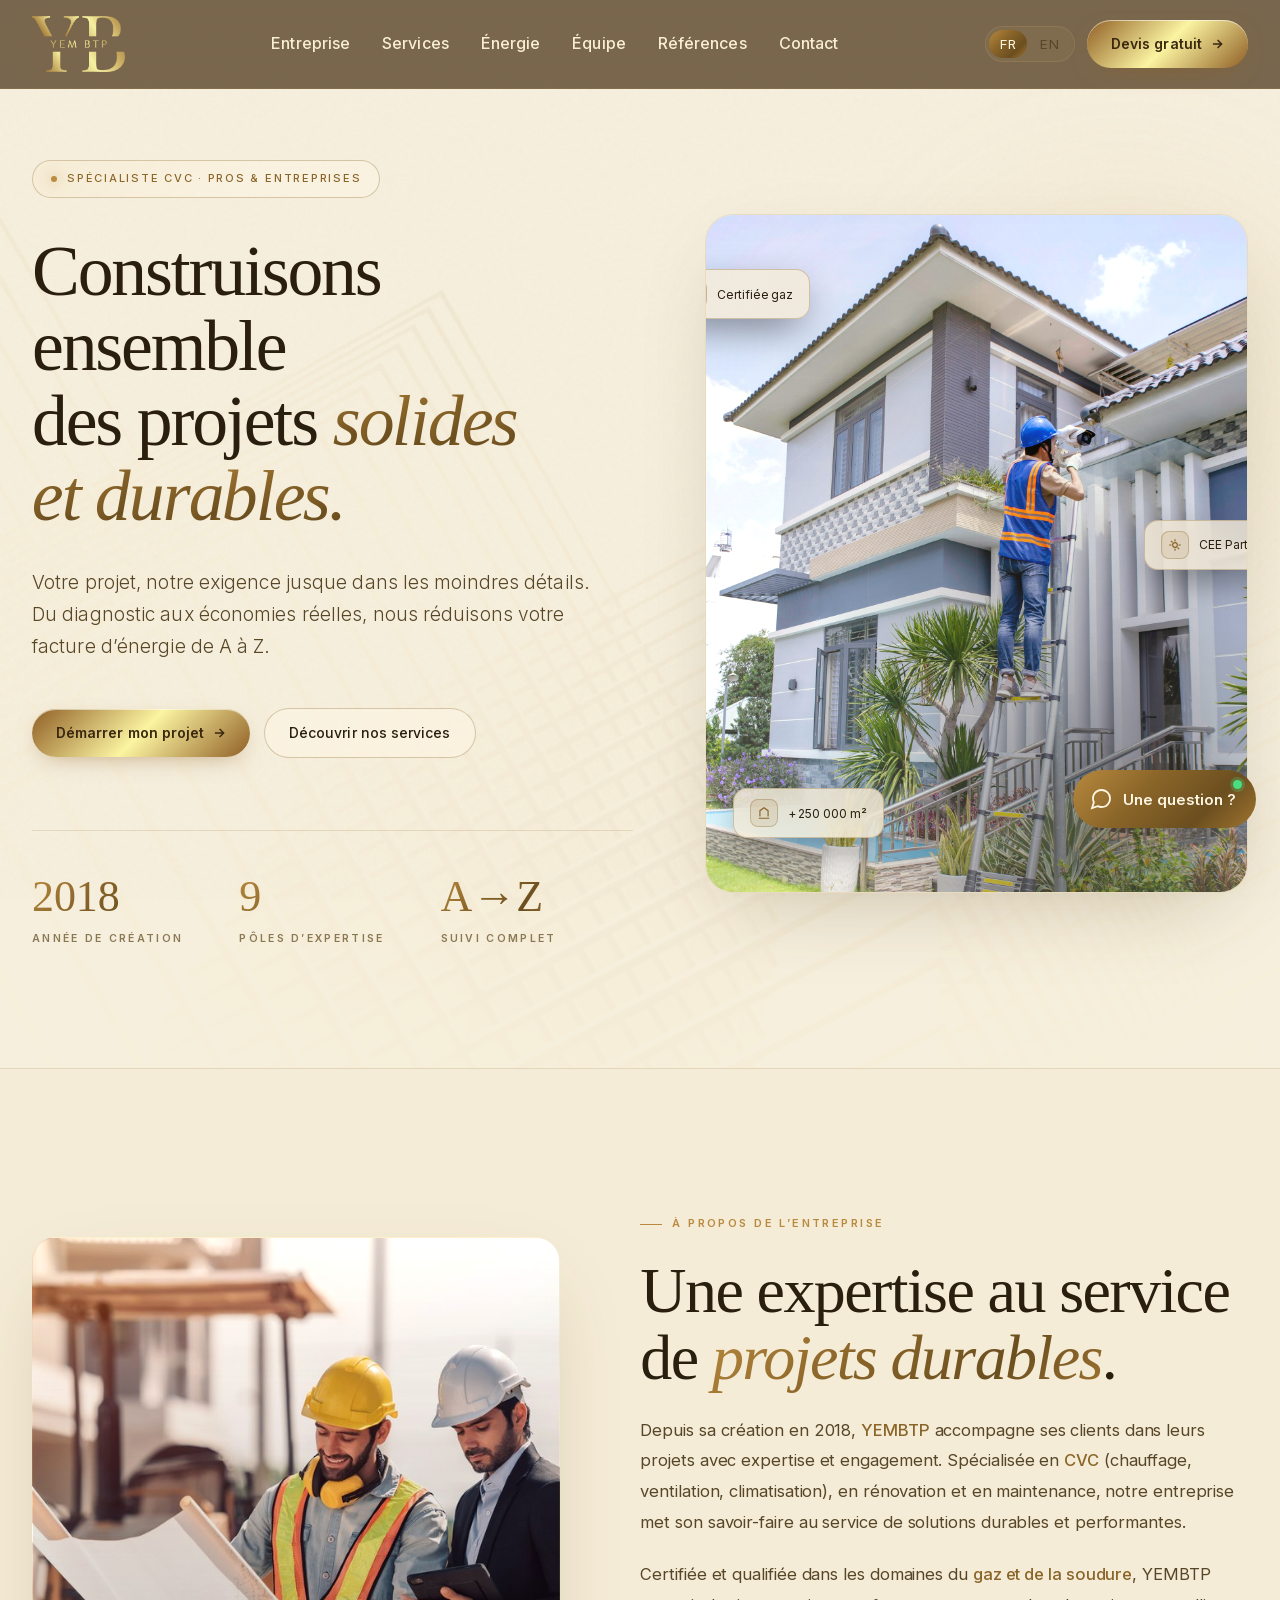
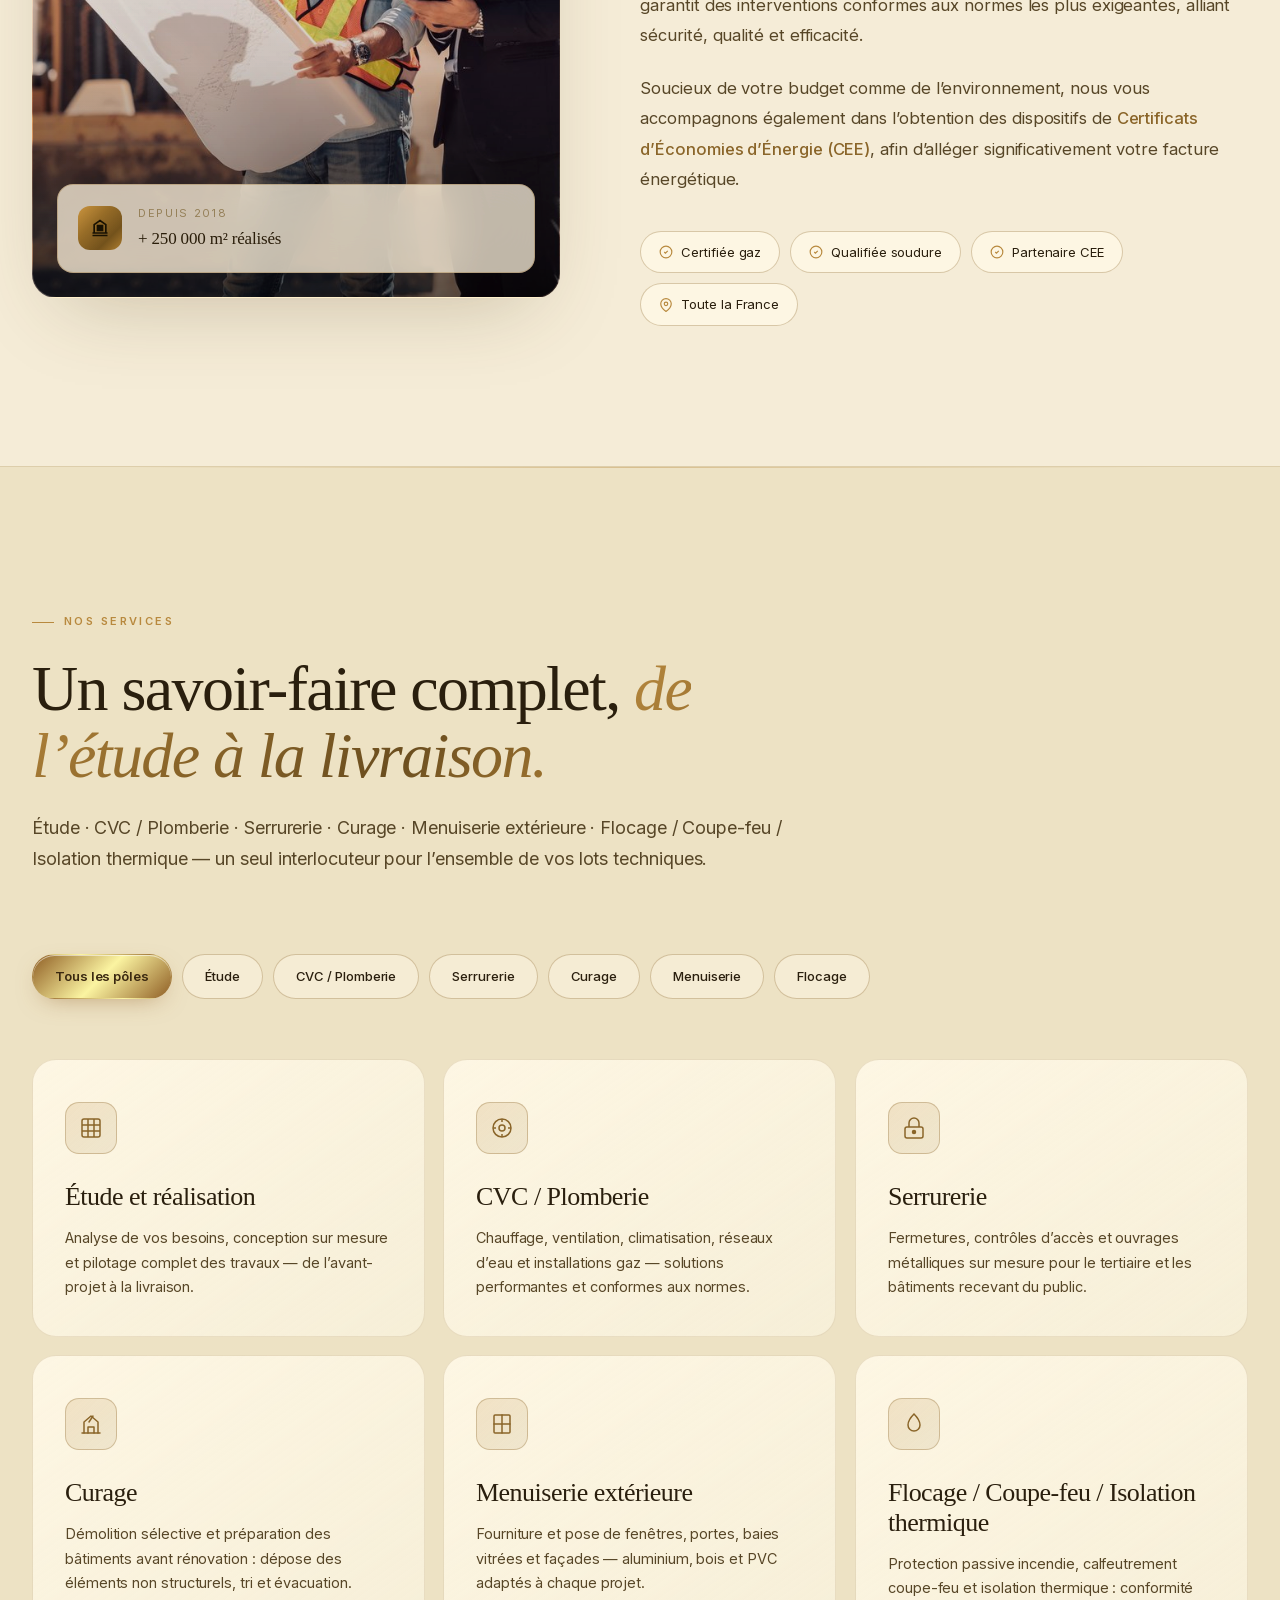
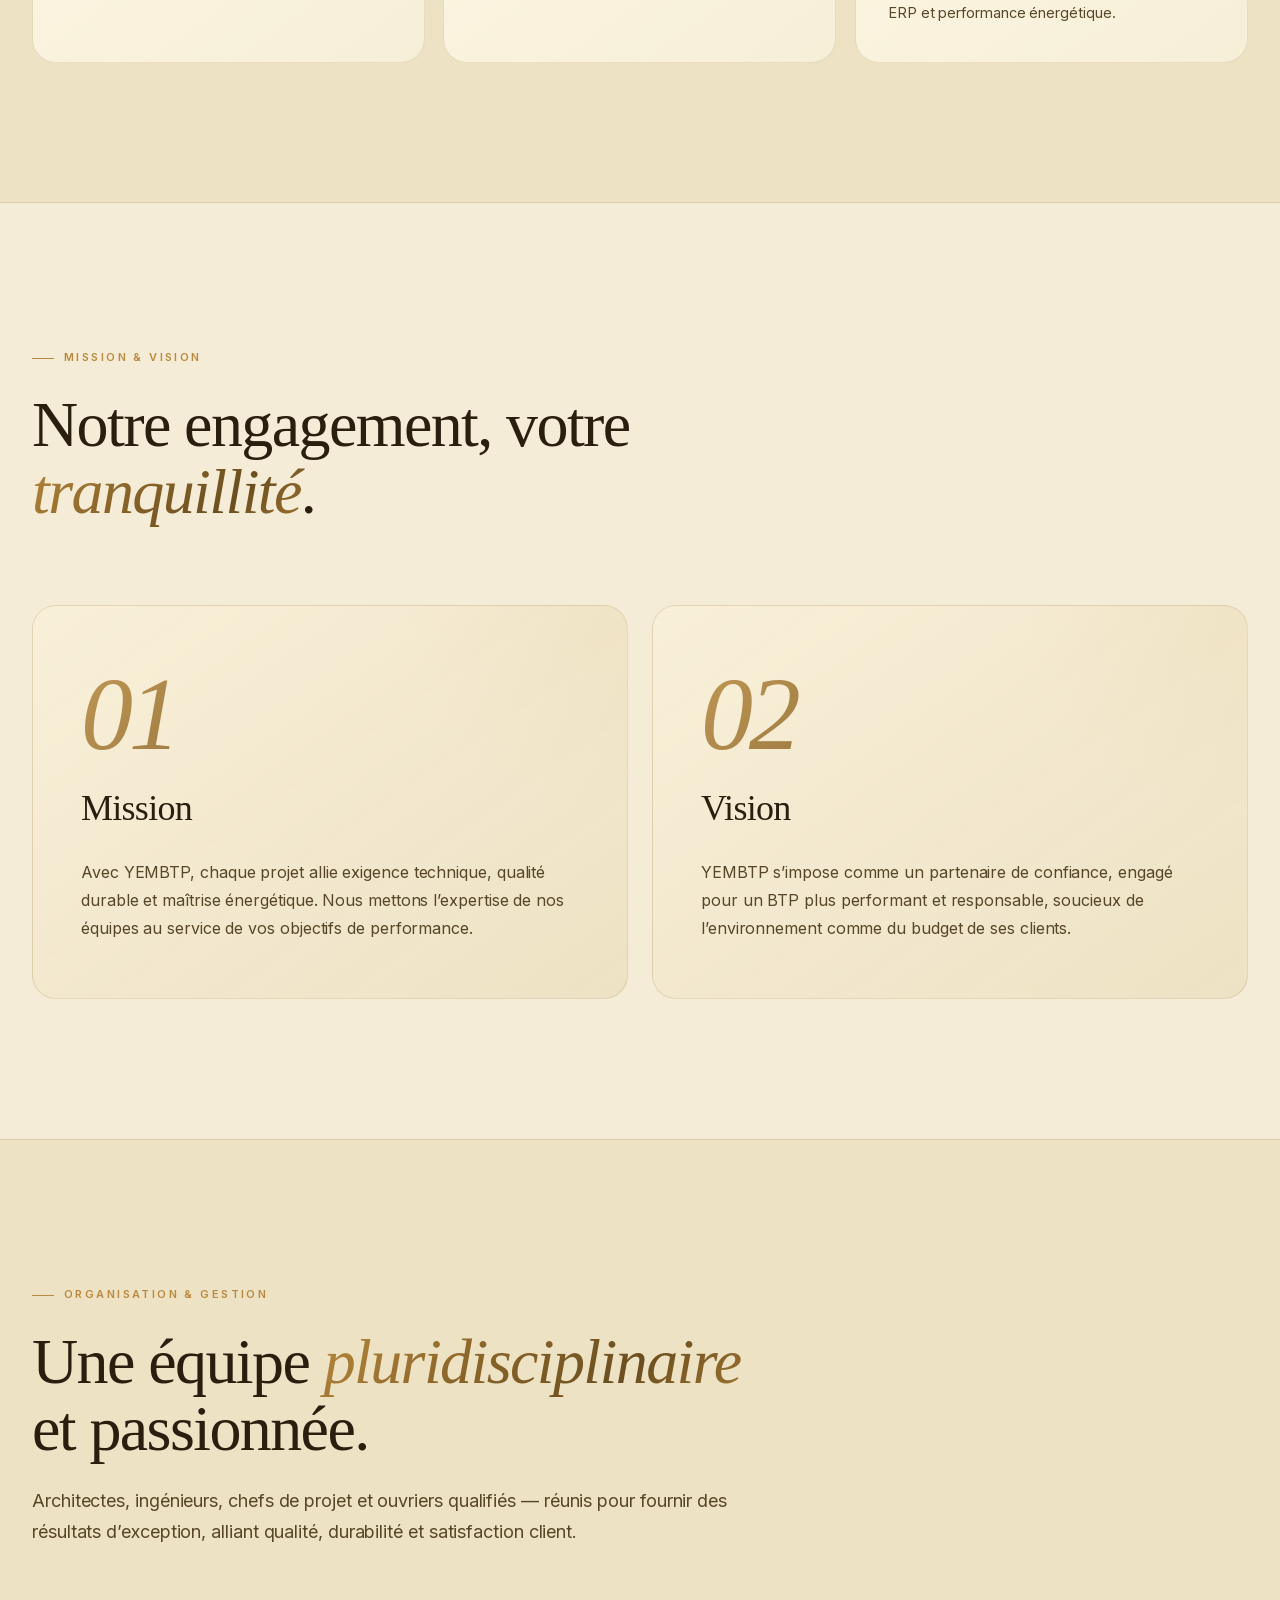
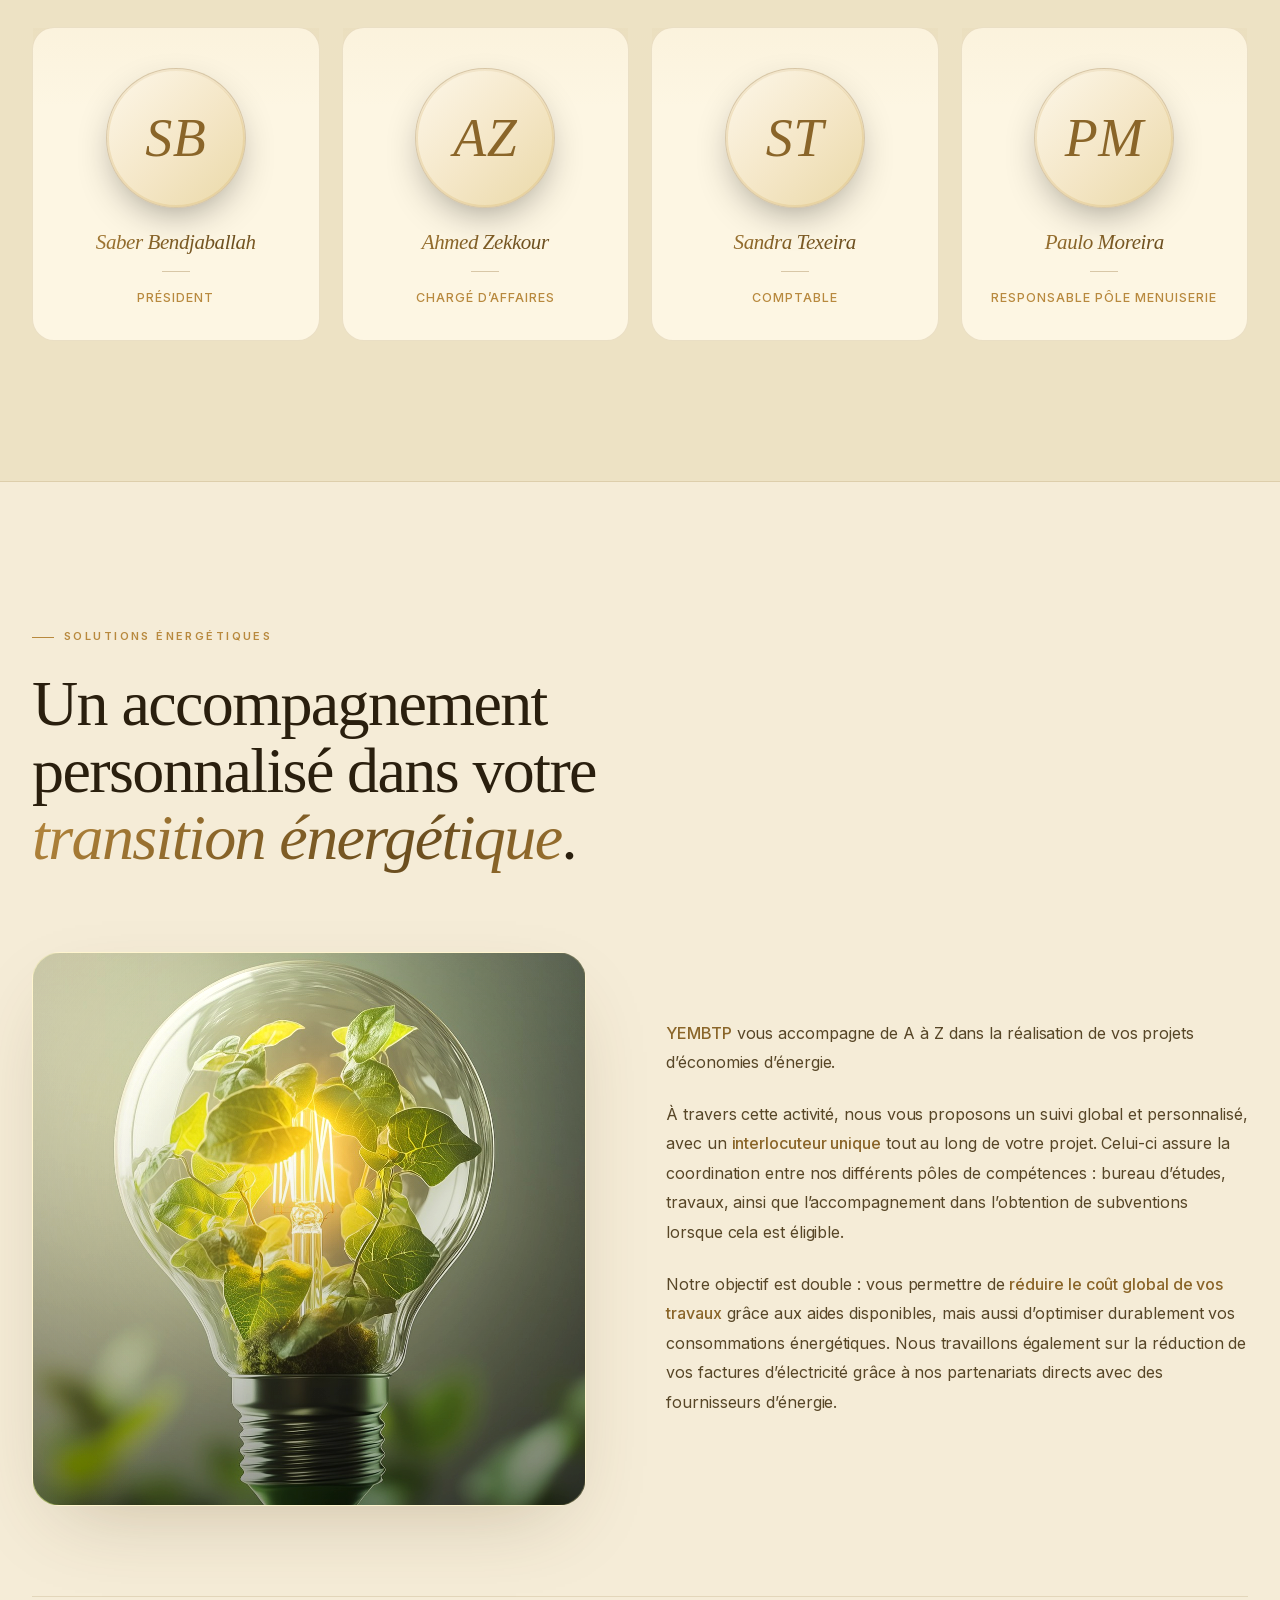
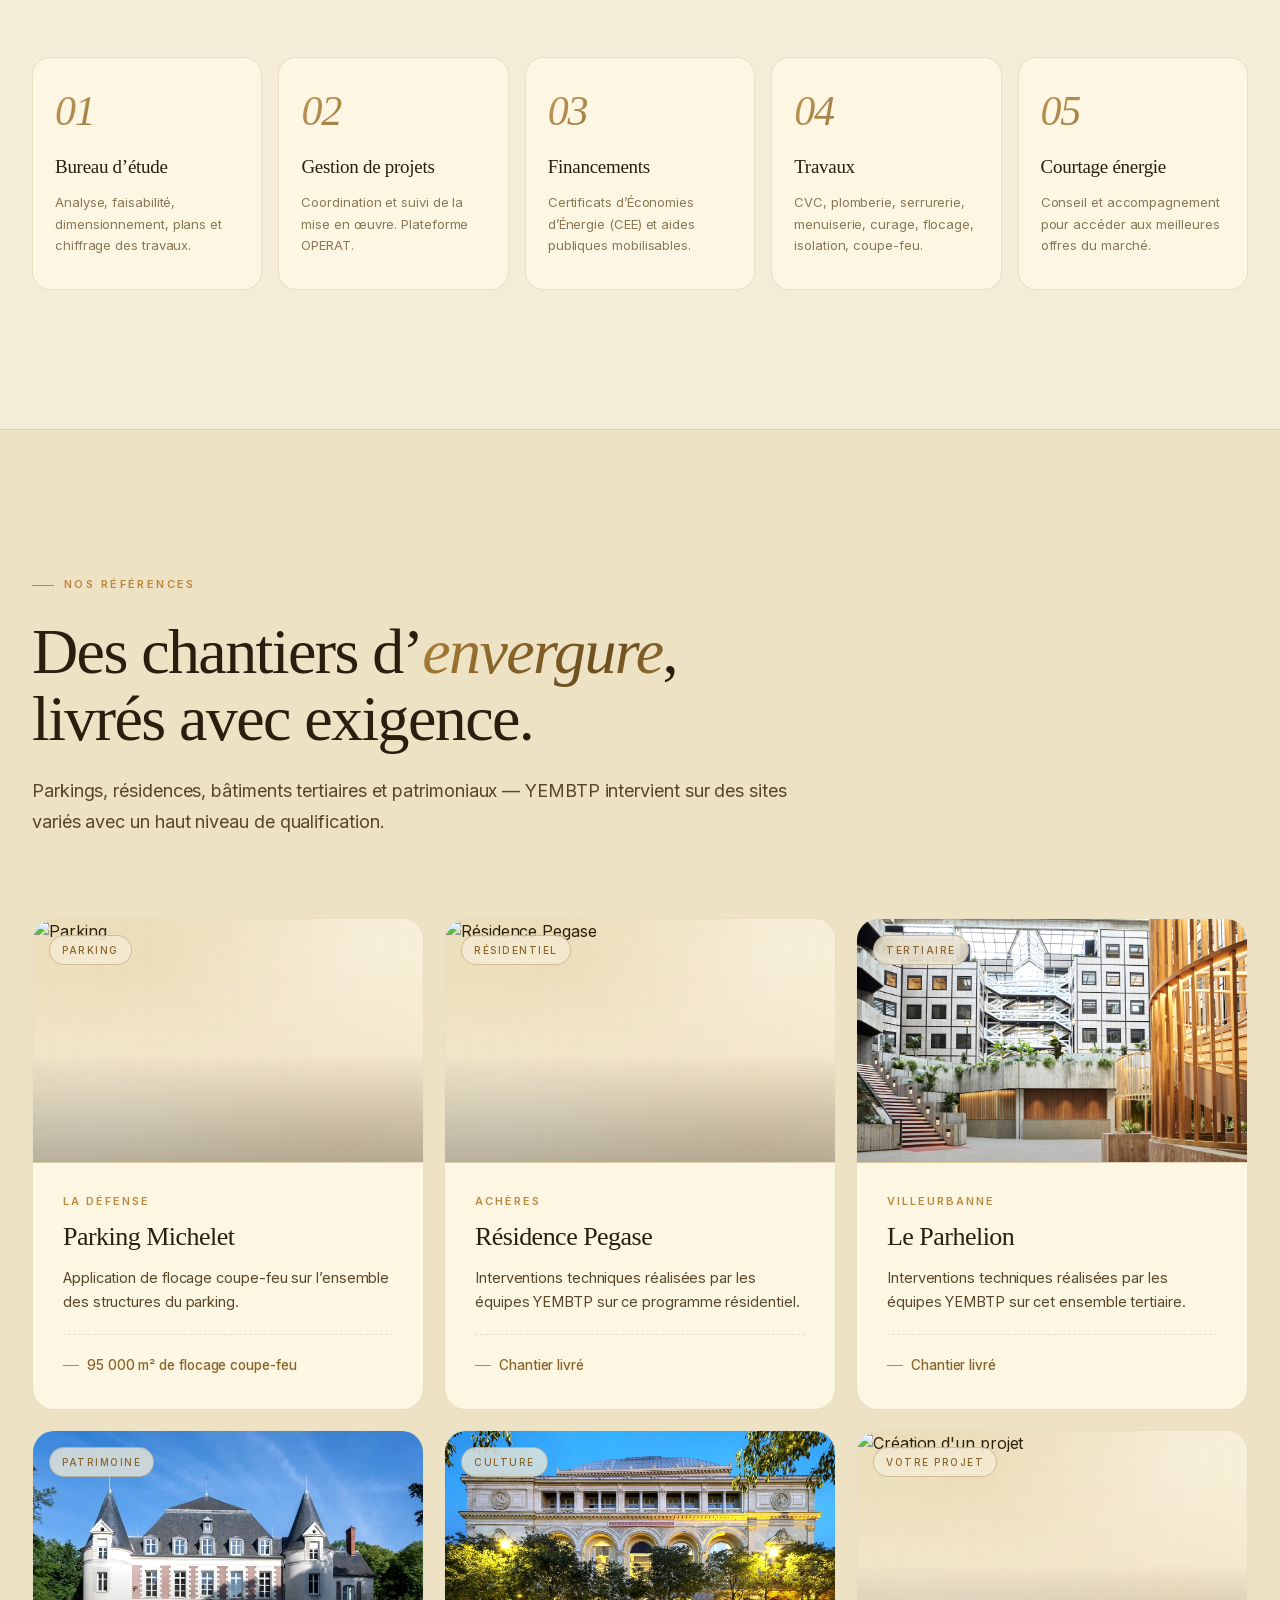
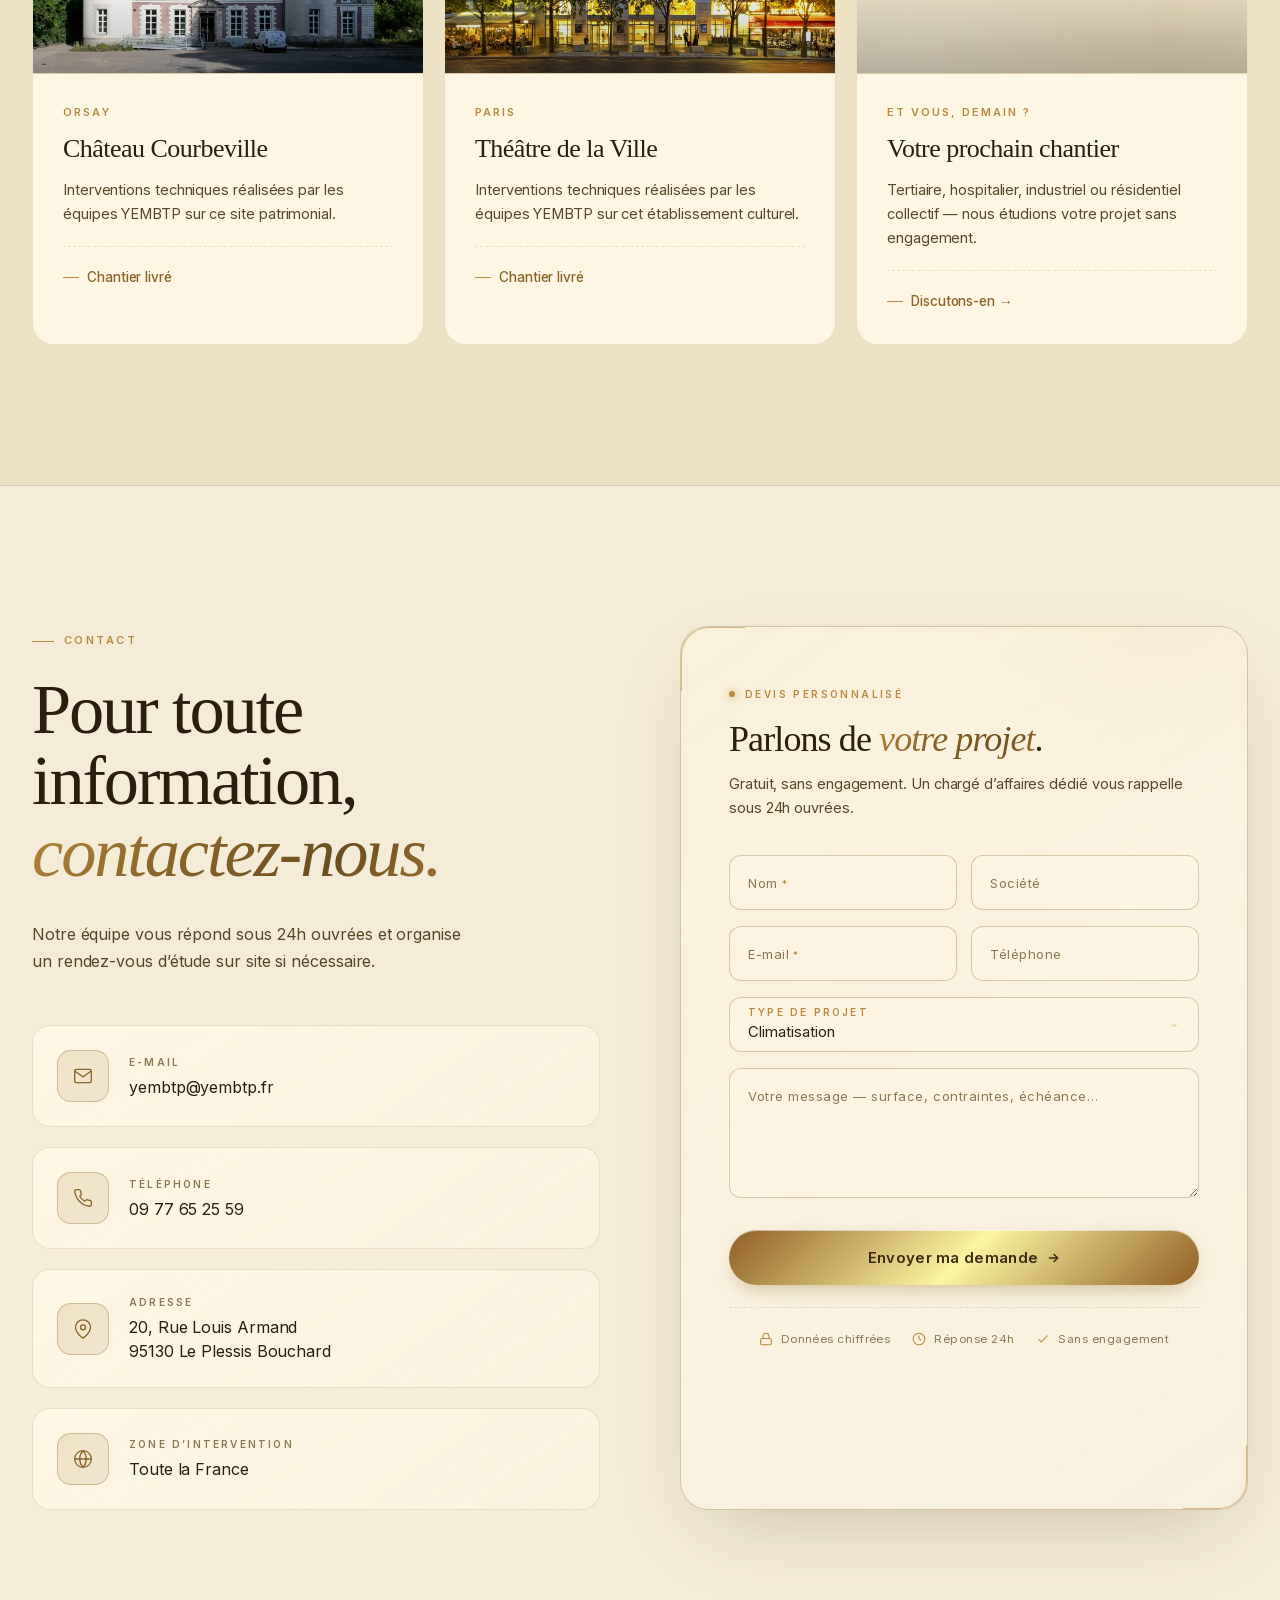
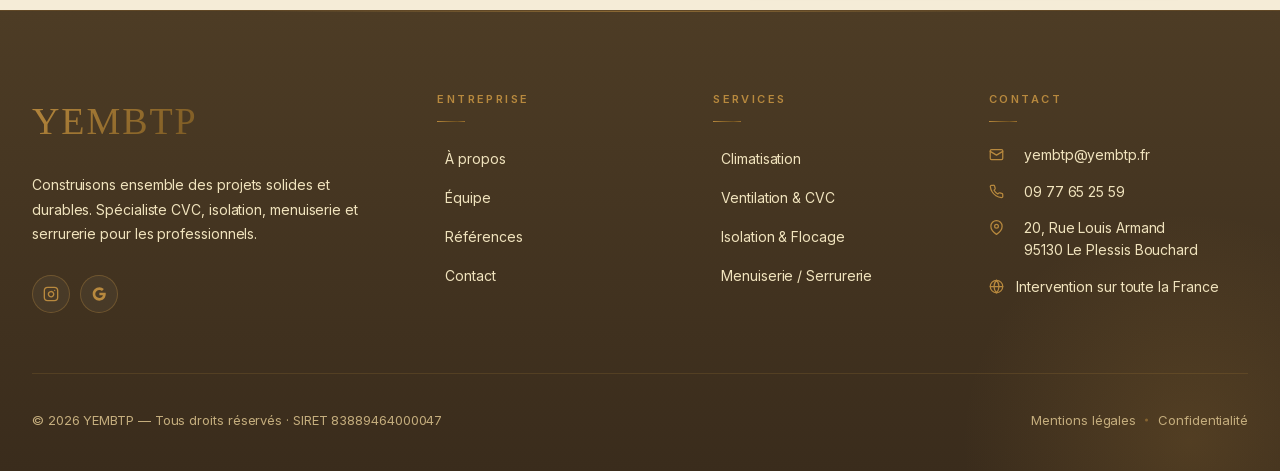
==== commit 7c8d231a: "🗑 Retrait du bandeau défilant "Spécialités" Co-Authored-By: Claude Sonnet 5 <noreply@anthropic.com>" ====
--- a/index.html
+++ b/index.html
@@ -142,31 +142,6 @@
       </div>
     </div>
   </section>
-
-  <!-- MARQUEE -->
-  <div class="marquee">
-    <div class="marquee-track">
-      <span class="marquee-item"><span data-i18n="marquee.climatisation">Climatisation</span> <span class="star">✦</span></span>
-      <span class="marquee-item"><span data-i18n="marquee.ventilation">Ventilation</span> <span class="star">✦</span></span>
-      <span class="marquee-item"><span data-i18n="marquee.chauffage">Chauffage</span> <span class="star">✦</span></span>
-      <span class="marquee-item"><span data-i18n="marquee.isolation">Isolation thermique</span> <span class="star">✦</span></span>
-      <span class="marquee-item"><span data-i18n="marquee.menuiserie">Menuiserie</span> <span class="star">✦</span></span>
-      <span class="marquee-item"><span data-i18n="marquee.serrurerie">Serrurerie</span> <span class="star">✦</span></span>
-      <span class="marquee-item"><span data-i18n="marquee.plomberie">Plomberie</span> <span class="star">✦</span></span>
-      <span class="marquee-item"><span data-i18n="marquee.flocage">Flocage coupe-feu</span> <span class="star">✦</span></span>
-      <span class="marquee-item"><span data-i18n="marquee.energie">Solutions énergétiques</span> <span class="star">✦</span></span>
-      <!-- duplicate for seamless loop -->
-      <span class="marquee-item"><span data-i18n="marquee.climatisation">Climatisation</span> <span class="star">✦</span></span>
-      <span class="marquee-item"><span data-i18n="marquee.ventilation">Ventilation</span> <span class="star">✦</span></span>
-      <span class="marquee-item"><span data-i18n="marquee.chauffage">Chauffage</span> <span class="star">✦</span></span>
-      <span class="marquee-item"><span data-i18n="marquee.isolation">Isolation thermique</span> <span class="star">✦</span></span>
-      <span class="marquee-item"><span data-i18n="marquee.menuiserie">Menuiserie</span> <span class="star">✦</span></span>
-      <span class="marquee-item"><span data-i18n="marquee.serrurerie">Serrurerie</span> <span class="star">✦</span></span>
-      <span class="marquee-item"><span data-i18n="marquee.plomberie">Plomberie</span> <span class="star">✦</span></span>
-      <span class="marquee-item"><span data-i18n="marquee.flocage">Flocage coupe-feu</span> <span class="star">✦</span></span>
-      <span class="marquee-item"><span data-i18n="marquee.energie">Solutions énergétiques</span> <span class="star">✦</span></span>
-    </div>
-  </div>
 
   <!-- ABOUT -->
   <section class="about" id="about">
--- a/assets/css/main.css
+++ b/assets/css/main.css
@@ -652,54 +652,6 @@
     }
 
     /* ─────────────────────────────────────────
-       MARQUEE
-    ───────────────────────────────────────── */
-    .marquee {
-      padding: 28px 0;
-      border-top: 1px solid var(--line);
-      border-bottom: 1px solid var(--line);
-      background: var(--bg-soft);
-      overflow: hidden;
-      position: relative;
-    }
-    .marquee::before, .marquee::after {
-      content: "";
-      position: absolute;
-      top: 0; bottom: 0;
-      width: 120px;
-      z-index: 2;
-      pointer-events: none;
-    }
-    .marquee::before { left: 0; background: linear-gradient(90deg, var(--bg-soft), transparent); }
-    .marquee::after { right: 0; background: linear-gradient(-90deg, var(--bg-soft), transparent); }
-    .marquee-track {
-      display: flex;
-      gap: 60px;
-      width: max-content;
-      animation: scroll 40s linear infinite;
-    }
-    @keyframes scroll {
-      to { transform: translateX(-50%); }
-    }
-    .marquee-item {
-      display: flex;
-      align-items: center;
-      gap: 14px;
-      font-family: 'Fraunces', 'Times New Roman', serif;
-      font-size: 22px;
-      color: var(--text-dim);
-      font-style: italic;
-      font-weight: 400;
-      white-space: nowrap;
-      font-variation-settings: "SOFT" 100, "opsz" 144;
-      letter-spacing: 0.005em;
-    }
-    .marquee-item .star {
-      color: var(--gold-2);
-      font-size: 16px;
-    }
-
-    /* ─────────────────────────────────────────
        SECTION COMMON
     ───────────────────────────────────────── */
     section { padding: 140px 0; position: relative; }
@@ -2245,8 +2197,6 @@
       .step { padding: 28px 22px; }
       .step-num { font-size: 36px; margin-bottom: 16px; }
 
-      .marquee-item { font-size: 18px; }
-
       footer { padding: 64px 0 32px; }
     }
     @media (max-width: 380px) {
@@ -2746,18 +2696,6 @@
       color: var(--gold-1);
     }
 
-    /* Marquee : pause au hover + items cliquables */
-    .marquee:hover .marquee-track {
-      animation-play-state: paused;
-    }
-    .marquee-item {
-      cursor: pointer;
-      transition: color 0.3s ease, transform 0.3s var(--ease-out);
-    }
-    .marquee-item:hover {
-      color: var(--gold-1);
-    }
-
     /* Ripple effect sur boutons dorés ─────── */
     .btn-gold, .btn-outline {
       position: relative;
@@ -2788,5 +2726,4 @@
         transform: none !important;
       }
       .ripple { display: none; }
-      .marquee-track { animation: none; }
-    }
+    }
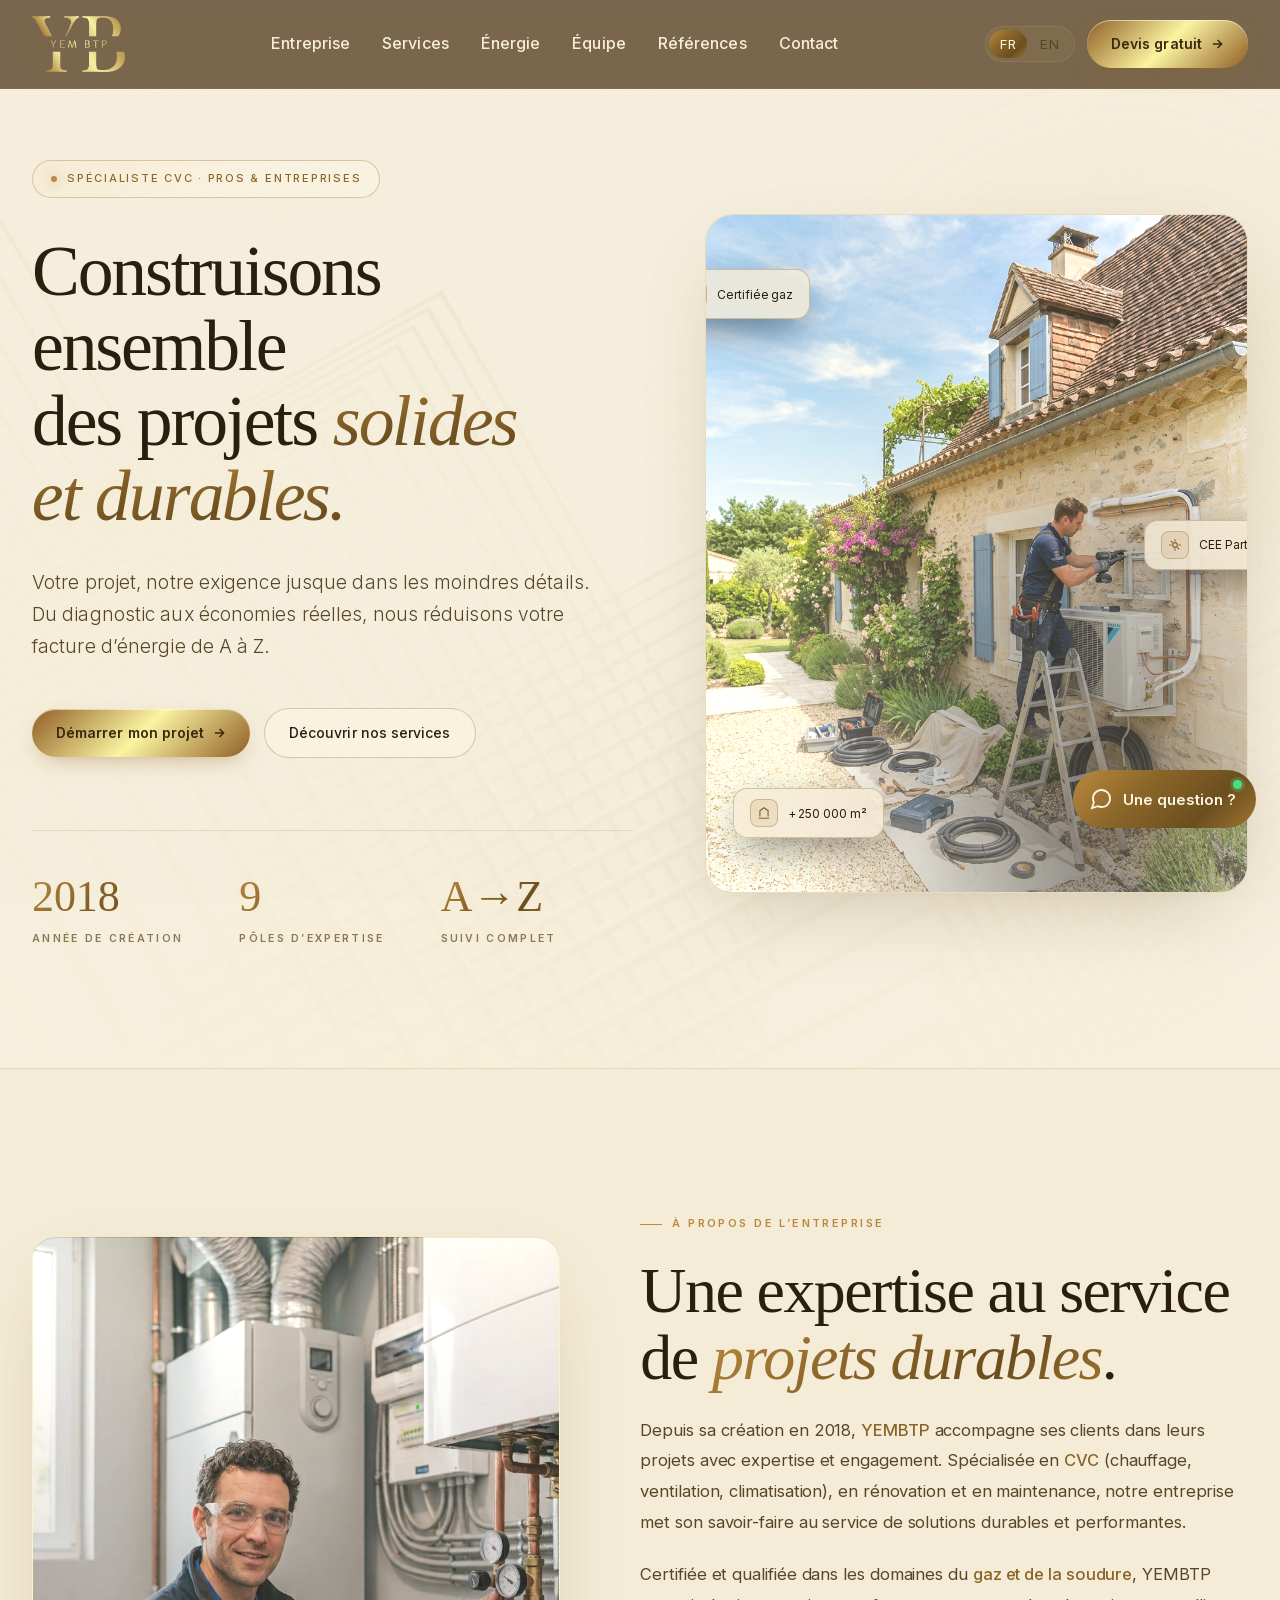
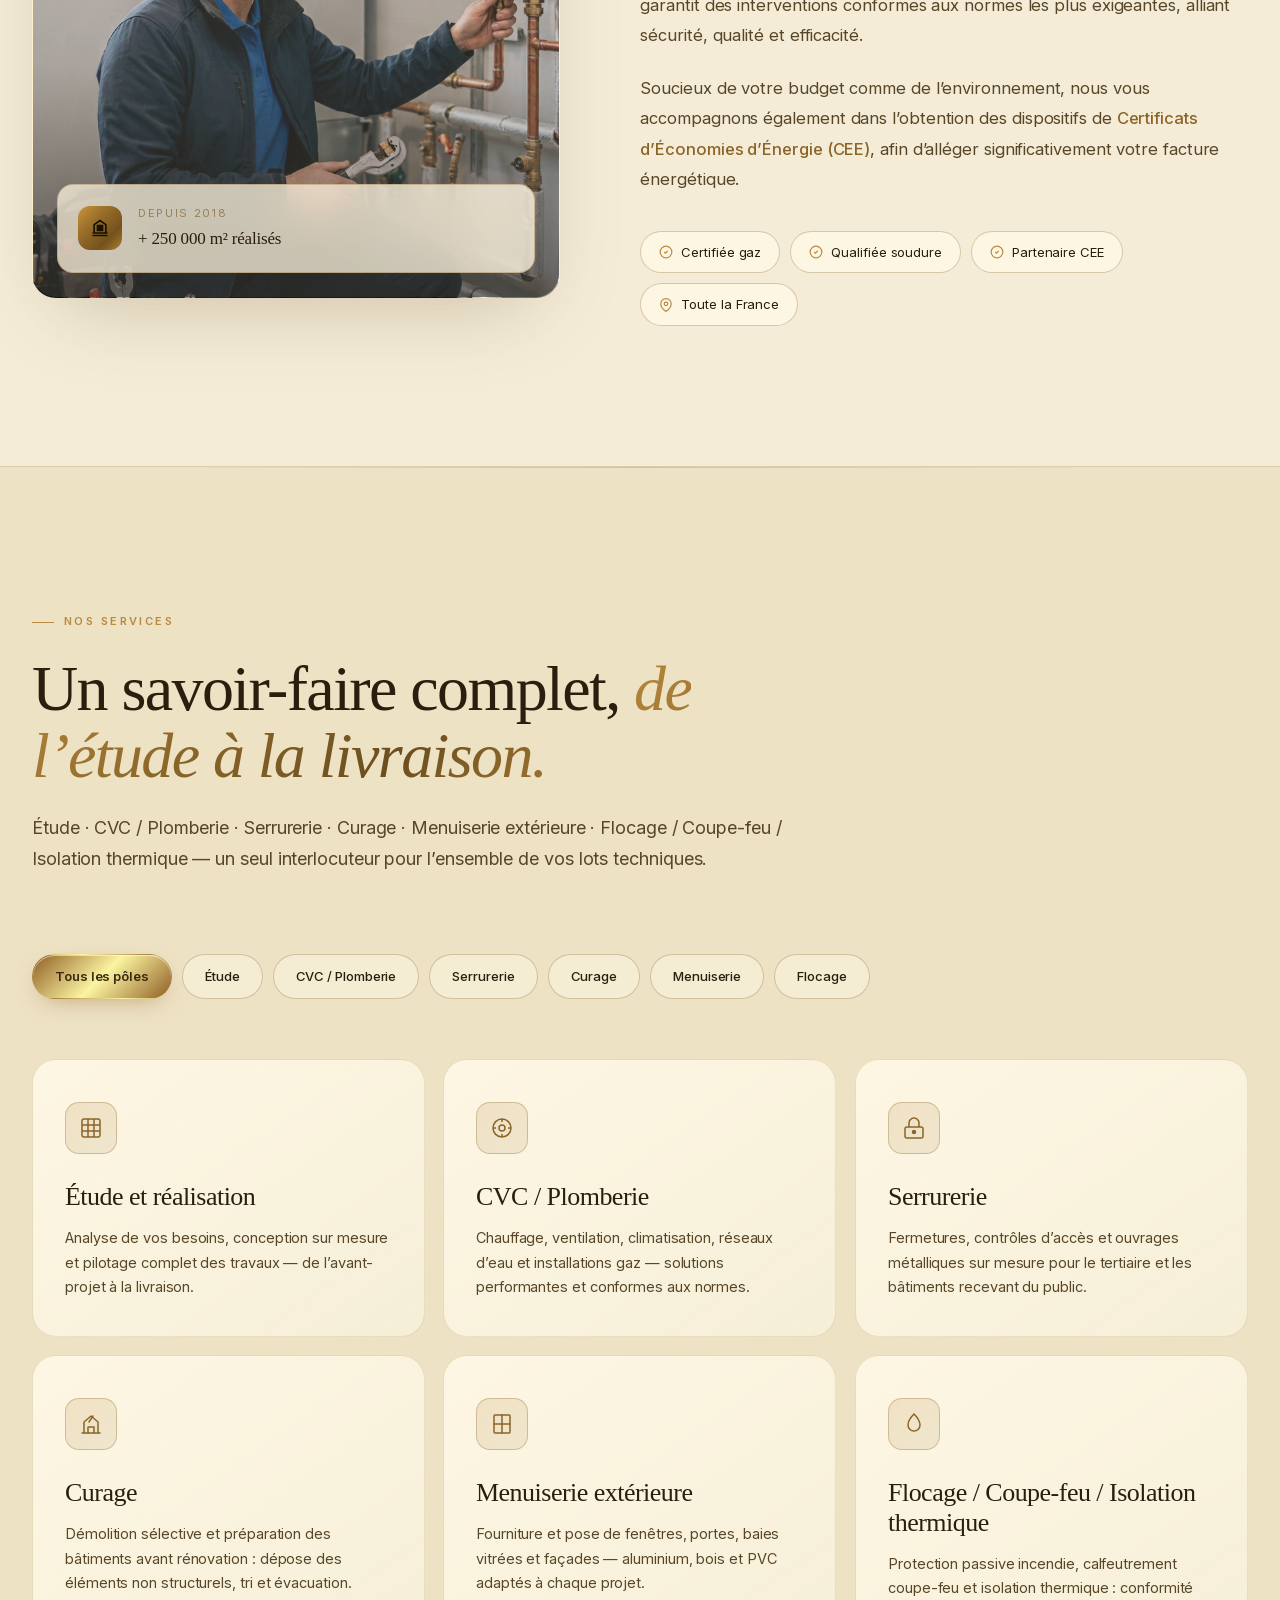
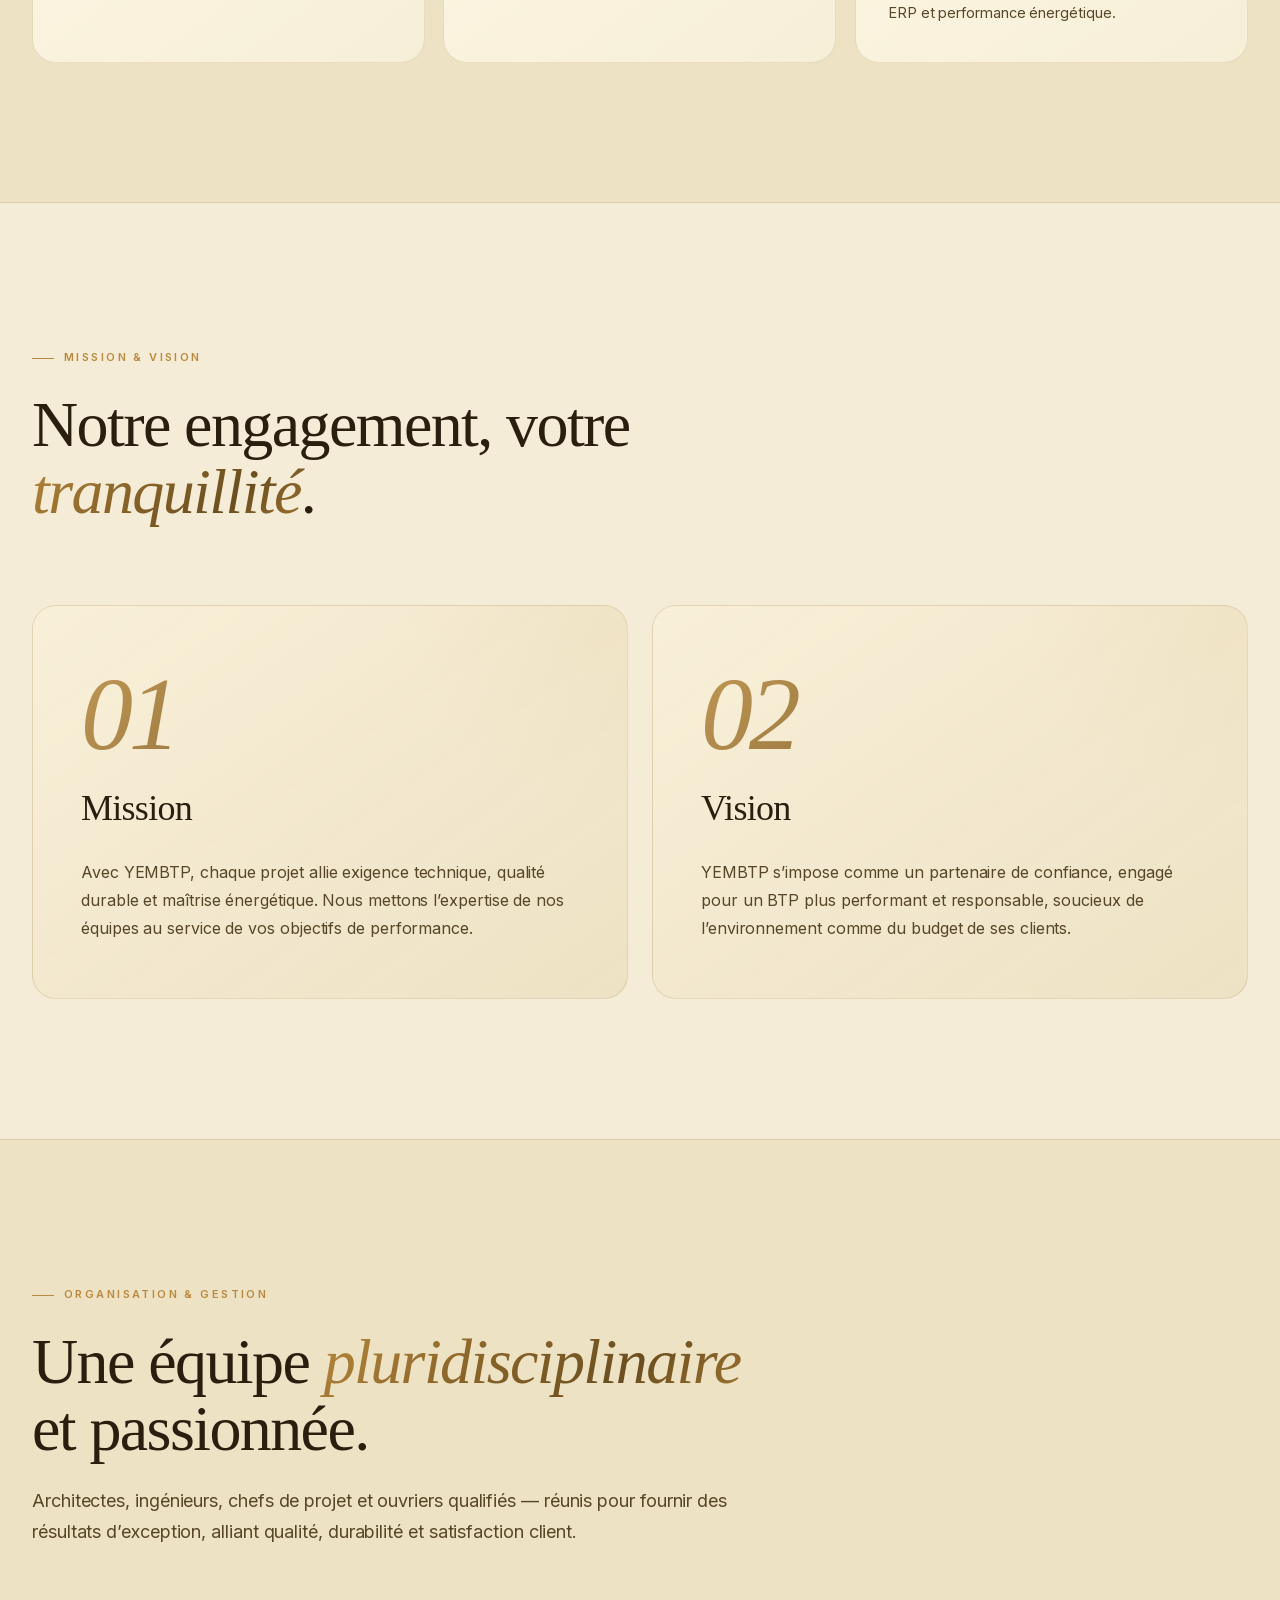
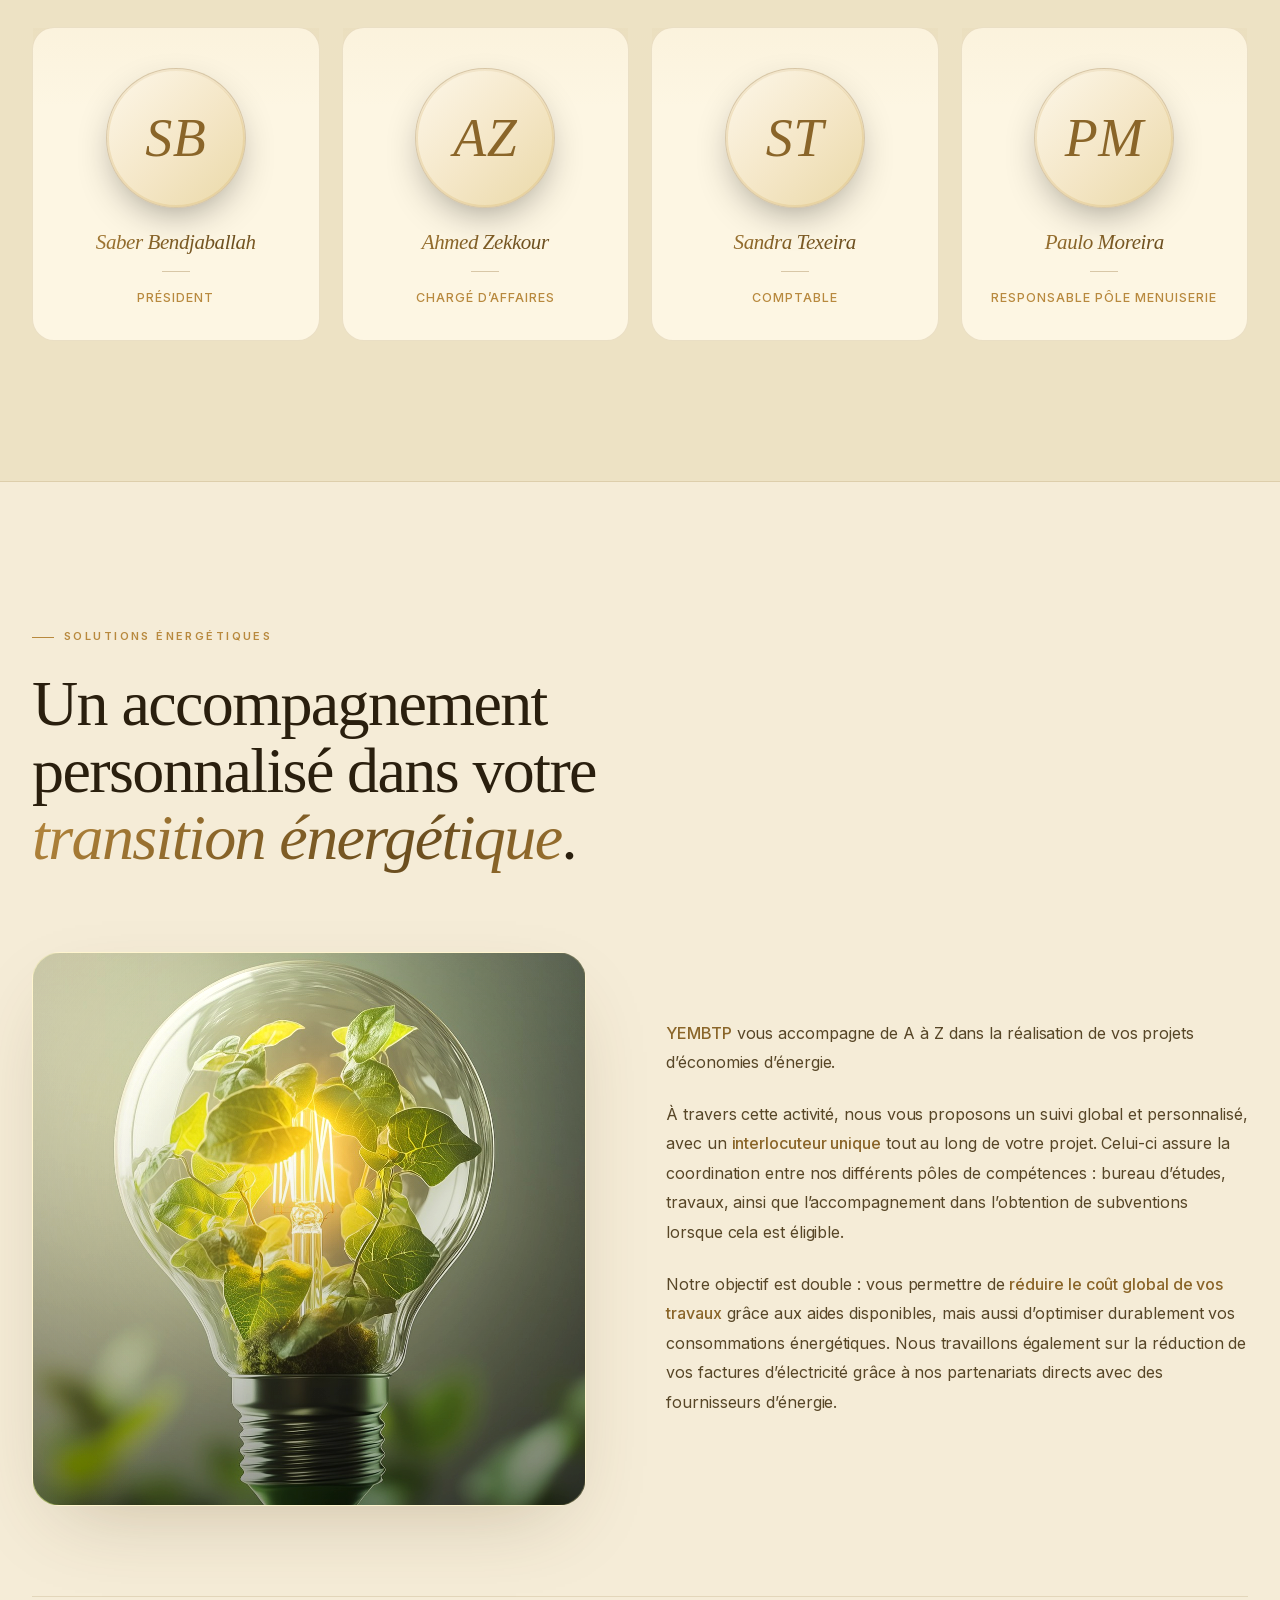
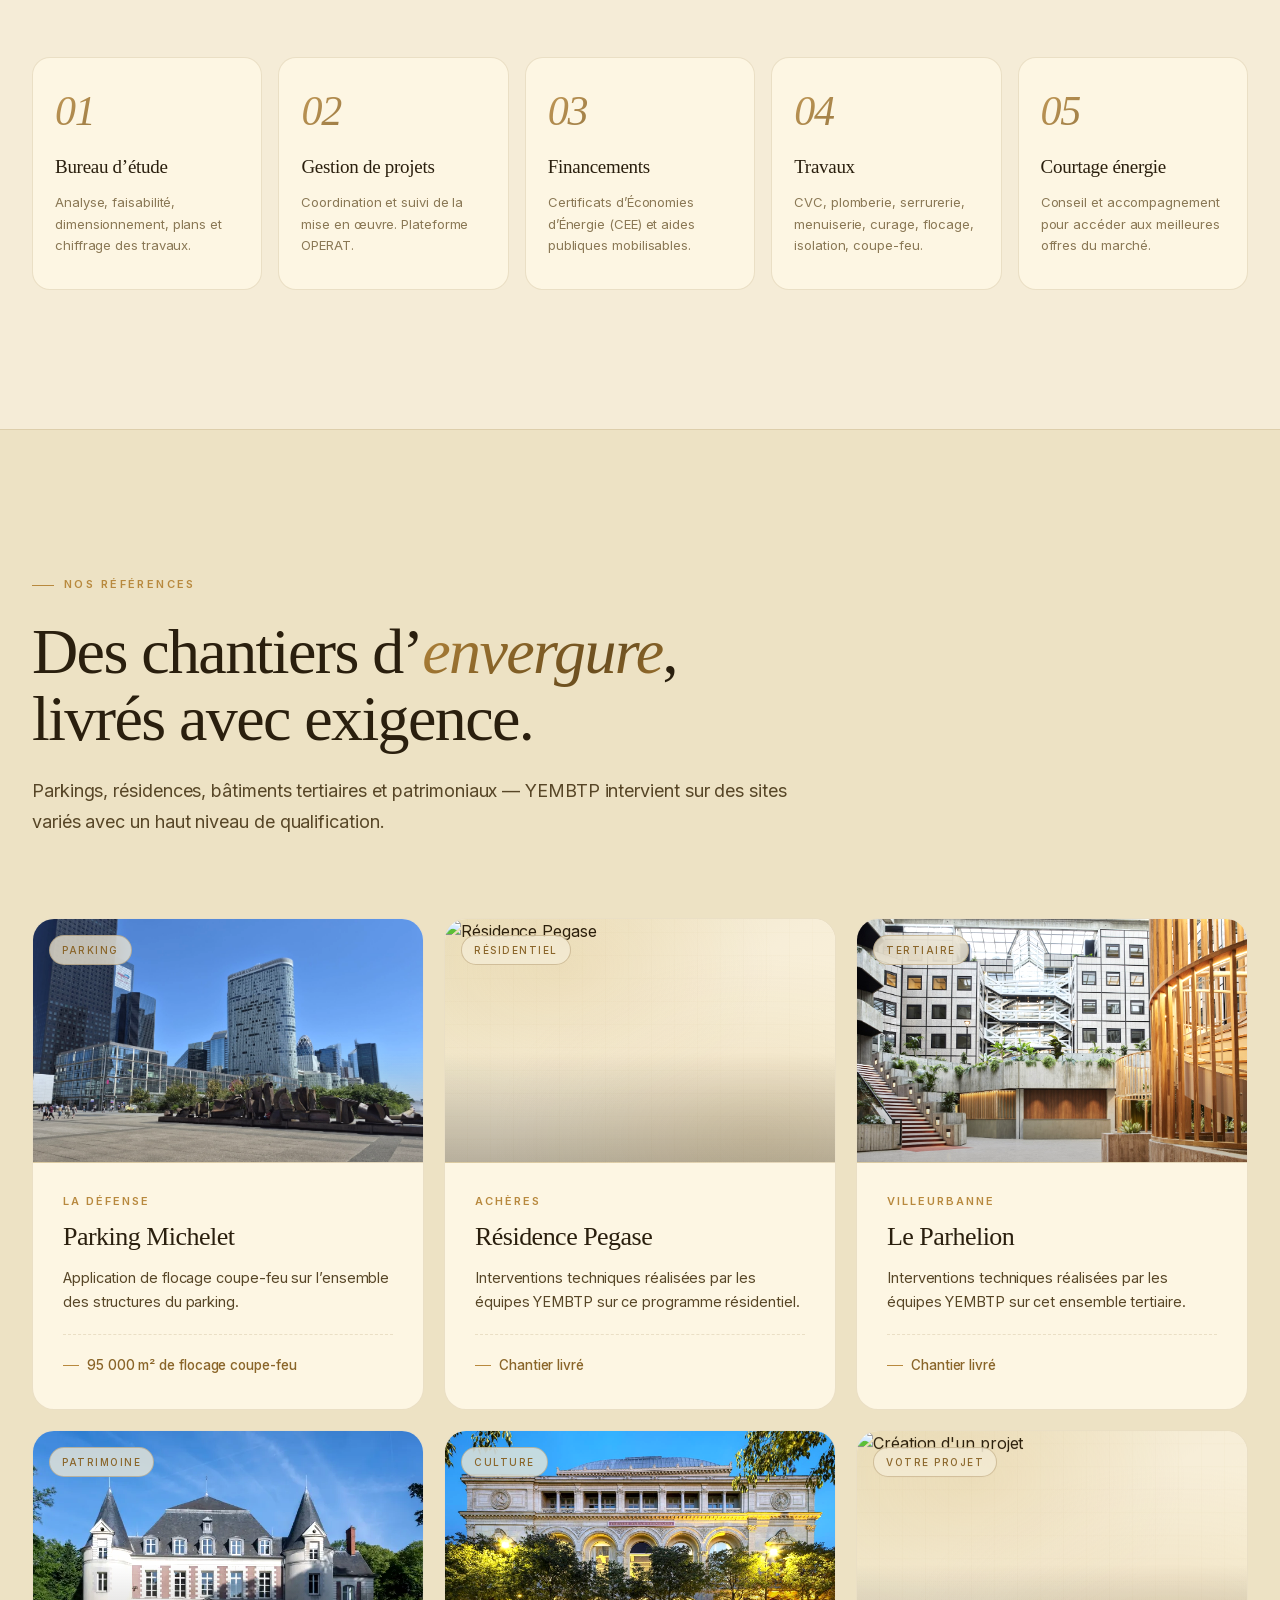
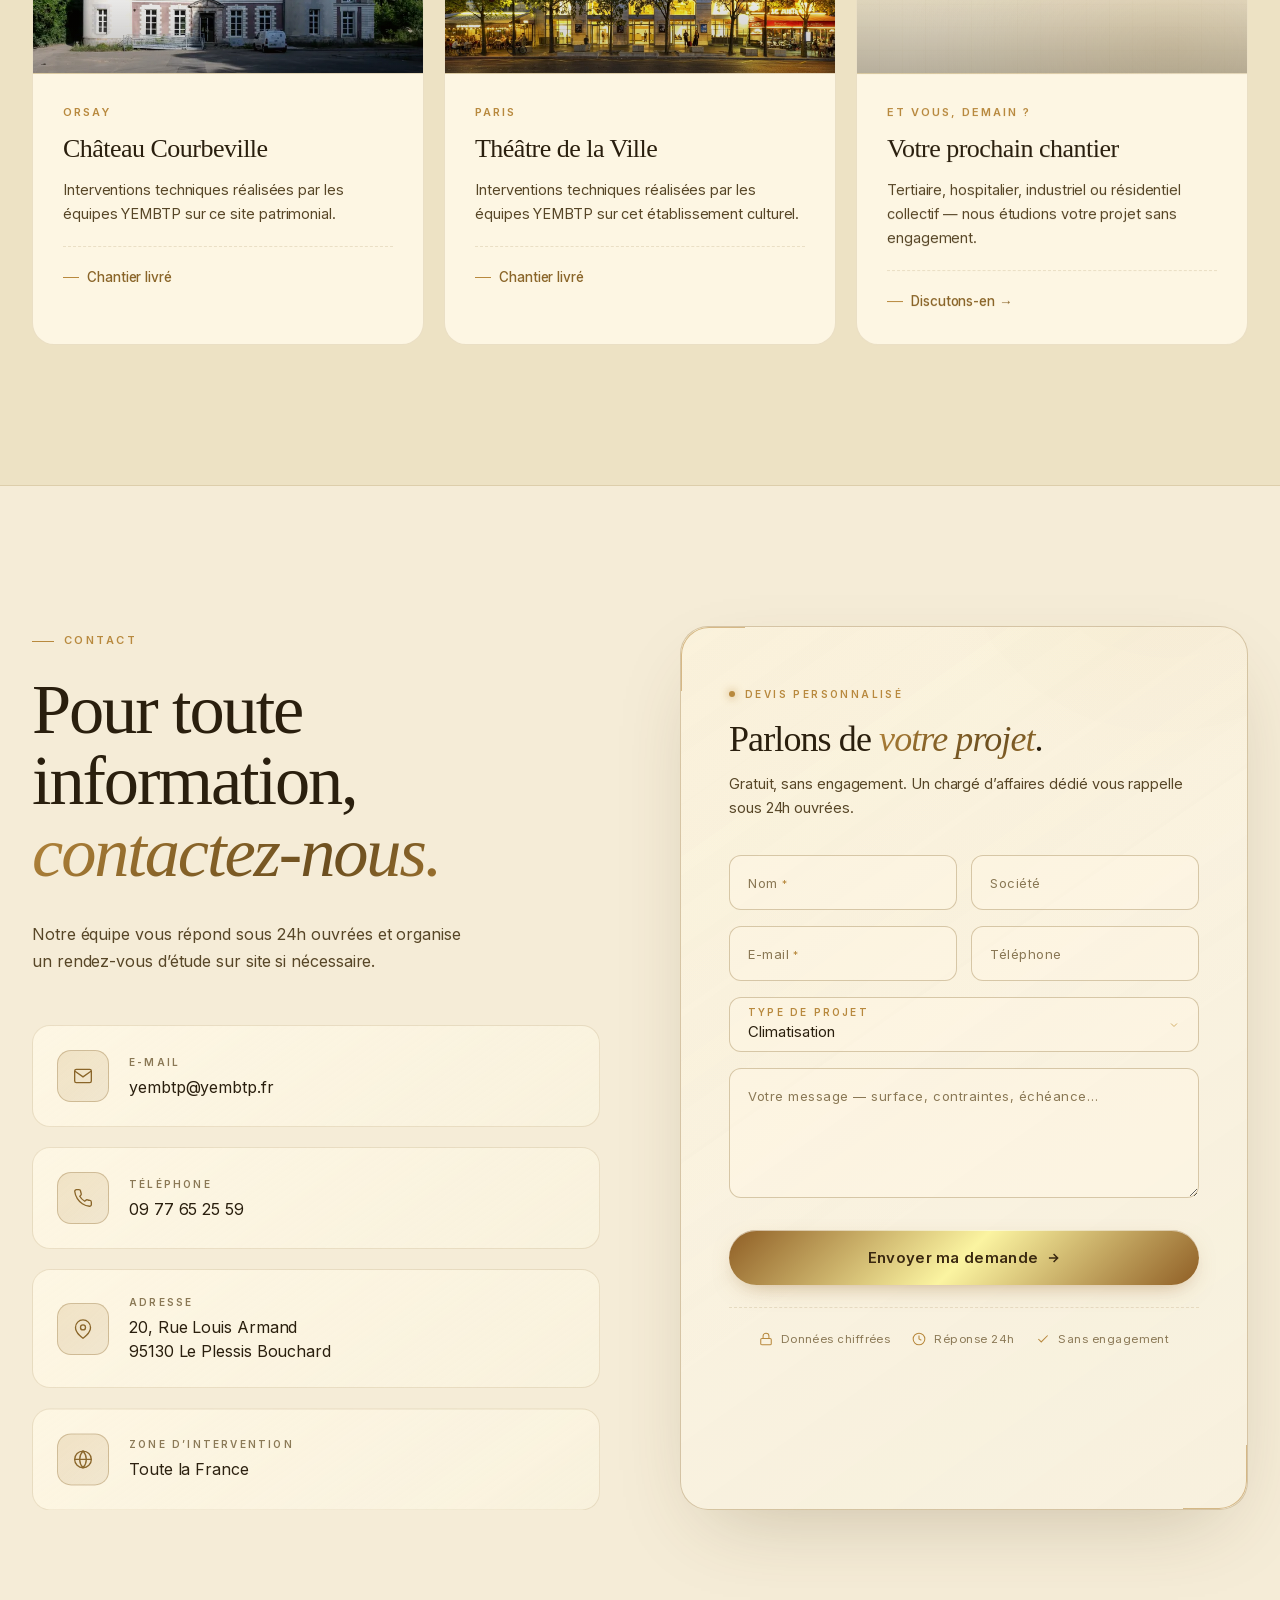
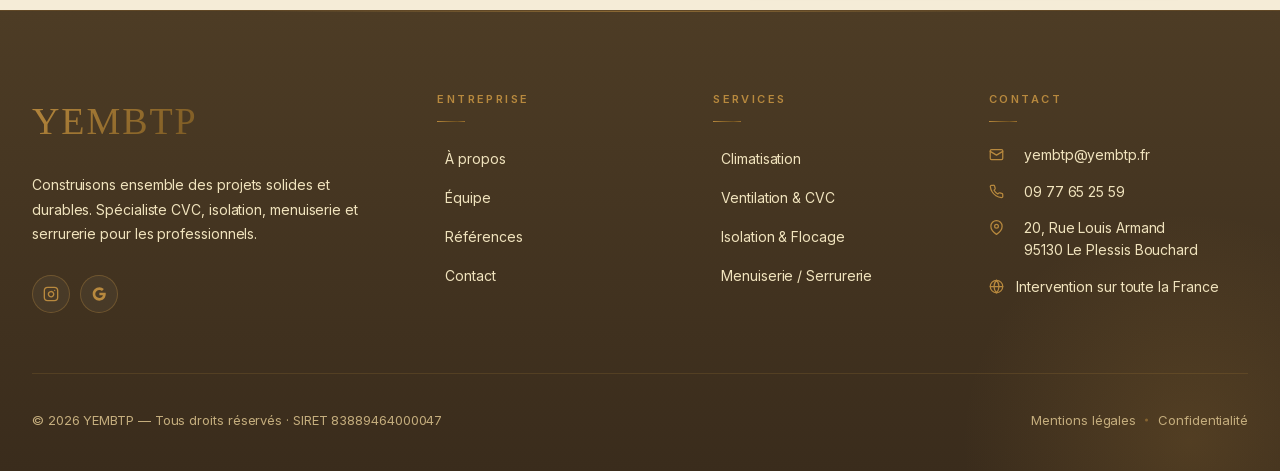
==== commit 883c89c7: "🖼 Nouvelles photos : hero (installation clim), À propos (technicien), Parking Michelet (La Défense) " ====
--- a/index.html
+++ b/index.html
@@ -387,7 +387,7 @@
       <div class="ref-grid">
         <div class="ref-card">
           <div class="ref-img">
-            <img src="https://images.unsplash.com/photo-1470224114660-3f6686c562eb?w=900&q=80&auto=format&fit=crop" alt="Parking" loading="lazy" />
+            <img src="images/la-defense.jpg" alt="Parking Michelet — La Défense" loading="lazy" />
             <span class="ref-img-tag" data-i18n="refs.c1_tag">Parking</span>
           </div>
           <div class="ref-body">
--- a/assets/css/main.css
+++ b/assets/css/main.css
@@ -547,6 +547,7 @@
       position: absolute;
       inset: 0;
       background:
+        linear-gradient(rgba(250, 242, 221, 0.16), rgba(250, 242, 221, 0.16)),
         linear-gradient(180deg, rgba(245,236,215,0.05) 0%, rgba(245,236,215,0.0) 35%, rgba(245,236,215,0.35) 100%),
         linear-gradient(135deg, rgba(212, 175, 105, 0.08), transparent 60%),
         url("../../images/hero-frame.jpg") center center/cover no-repeat;
@@ -729,6 +730,7 @@
       position: absolute;
       inset: 0;
       background:
+        linear-gradient(rgba(250, 242, 221, 0.16), rgba(250, 242, 221, 0.16)),
         linear-gradient(180deg, rgba(0,0,0,0.0) 0%, rgba(0,0,0,0.25) 65%, rgba(0,0,0,0.65) 100%),
         linear-gradient(135deg, rgba(212, 175, 105, 0.06), transparent 60%);
       pointer-events: none;
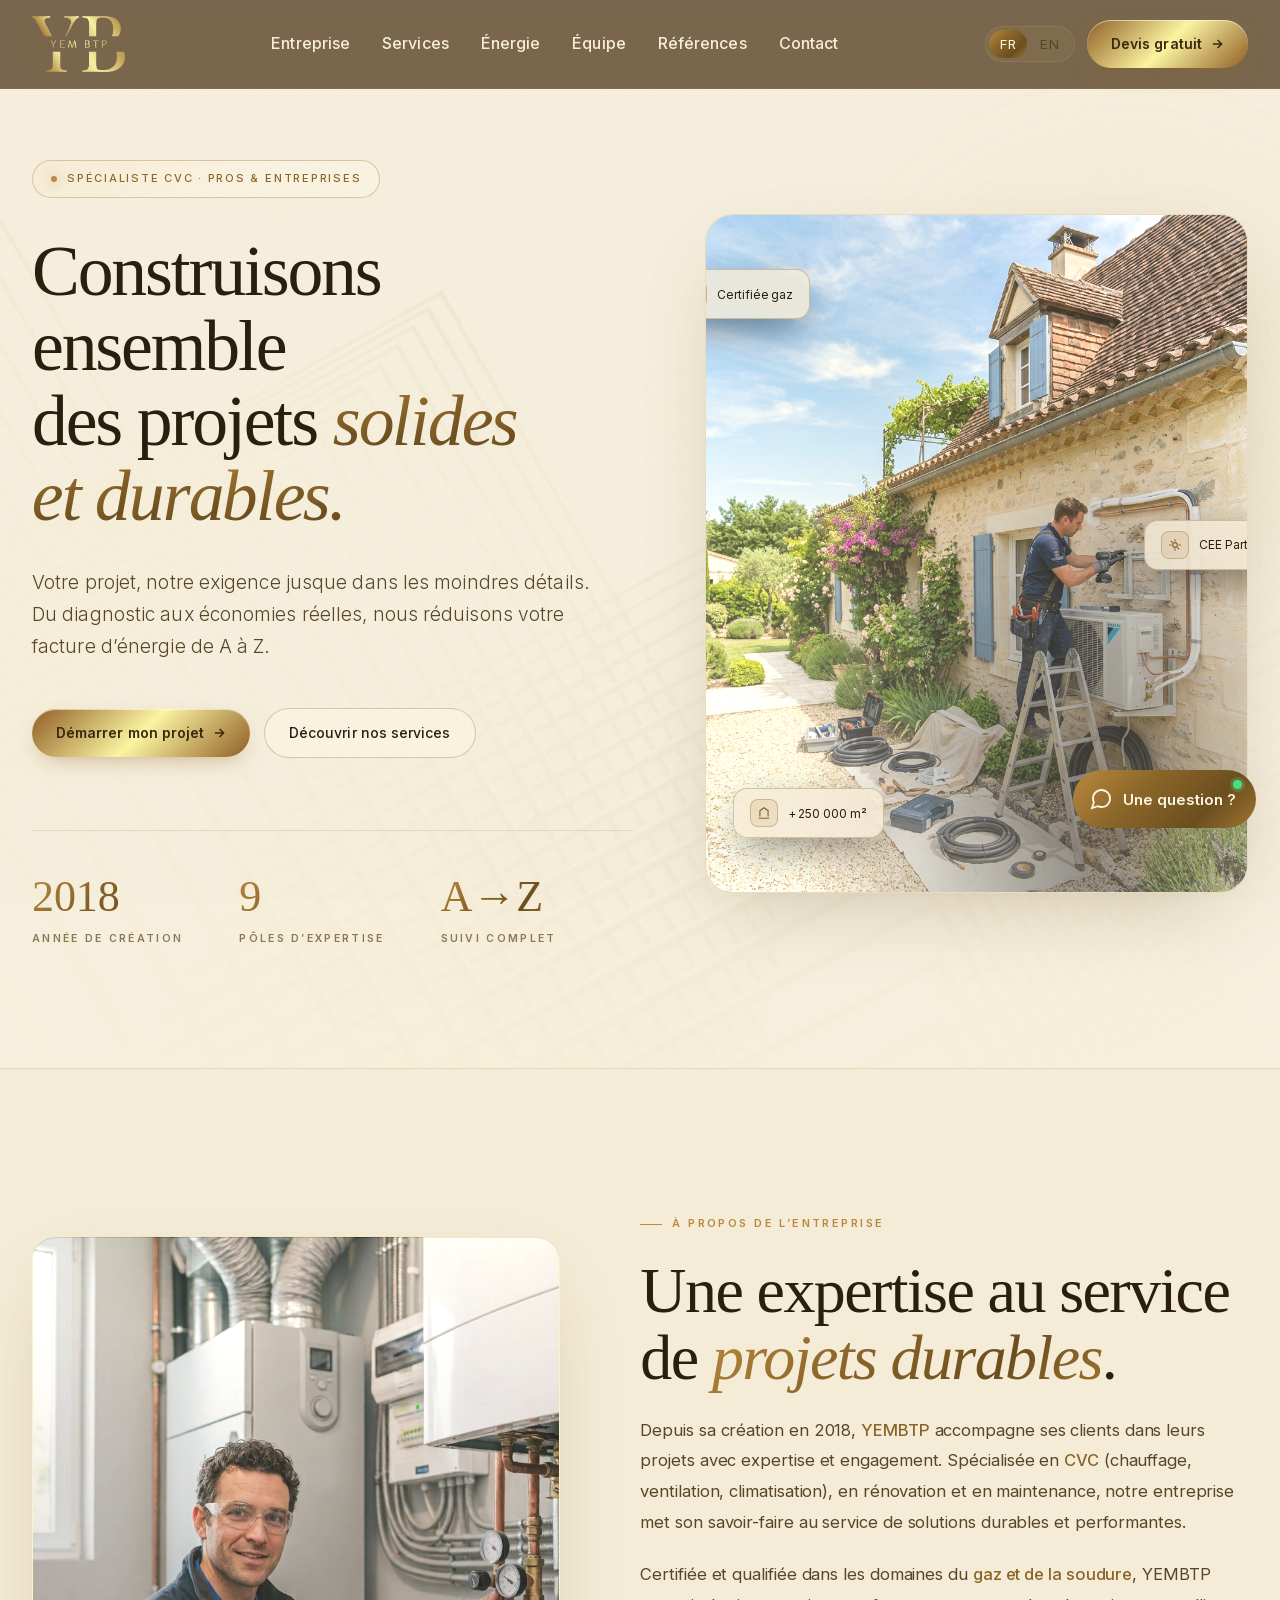
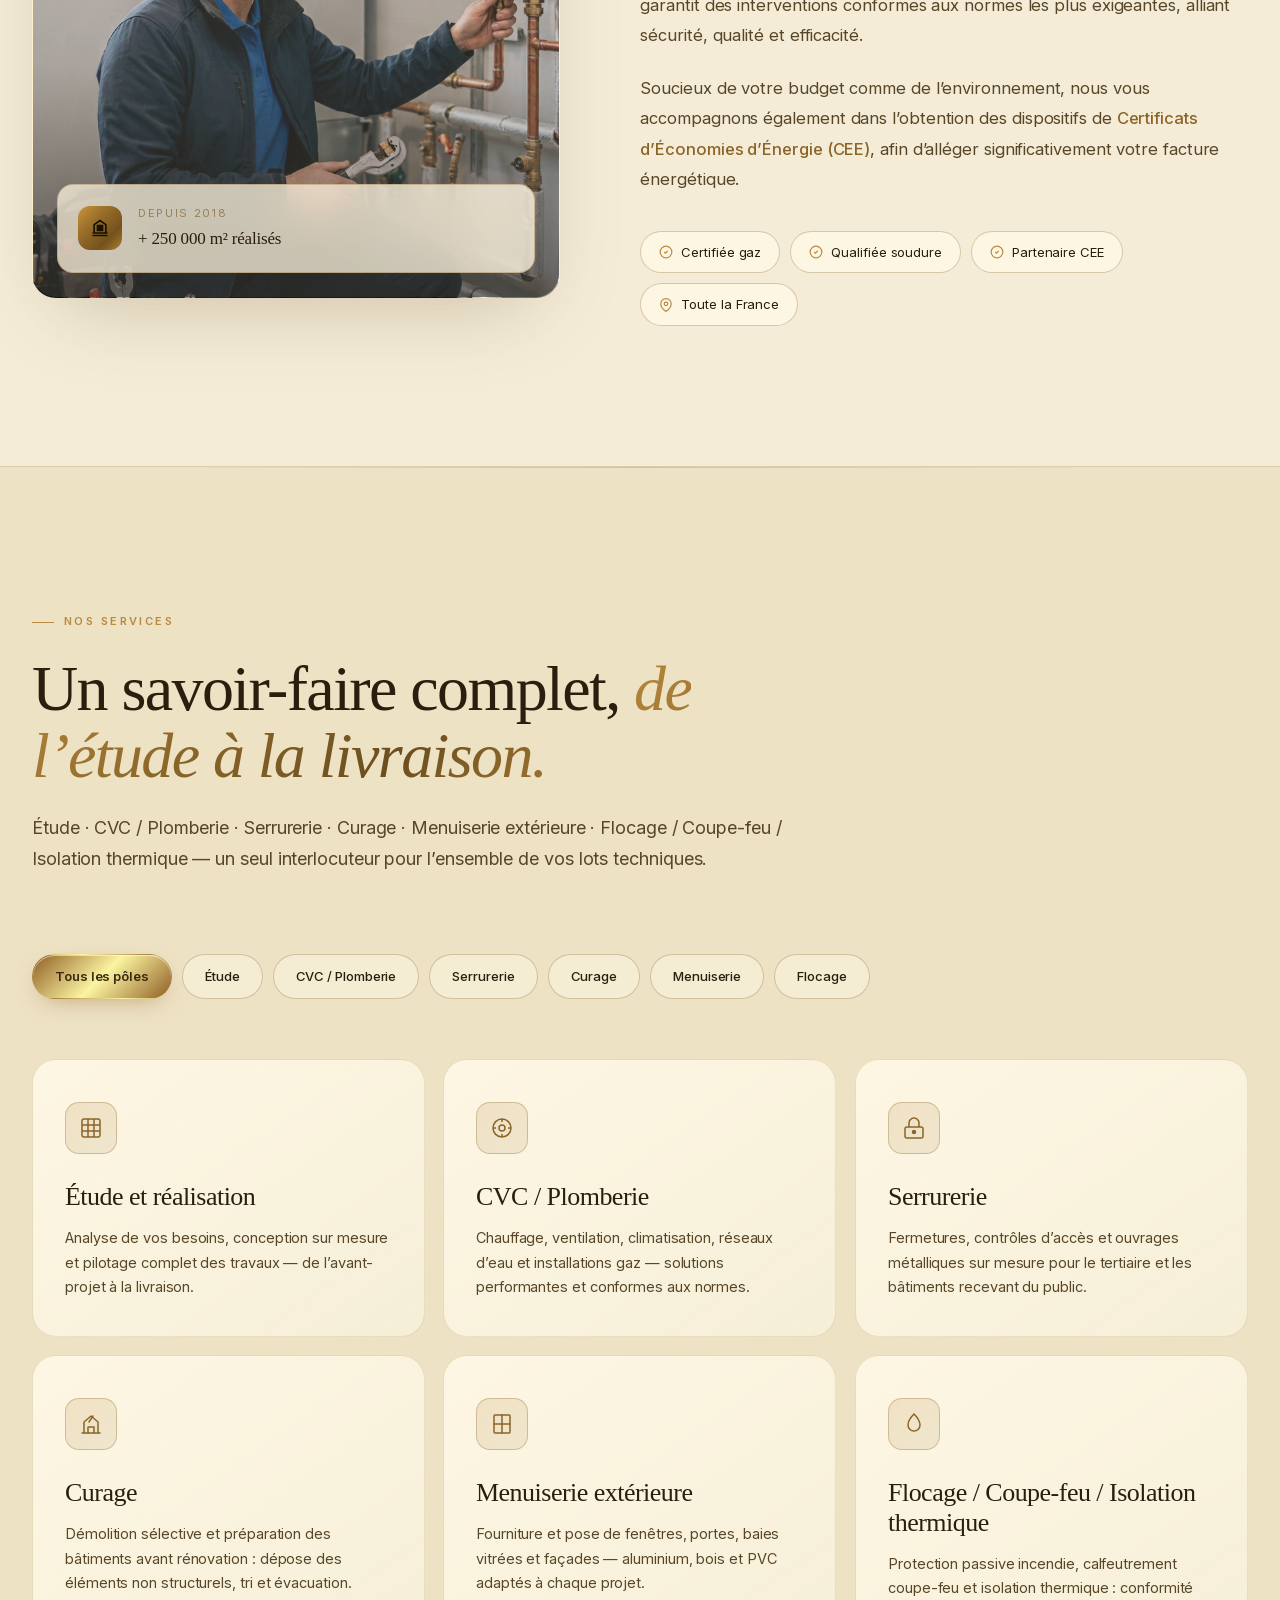
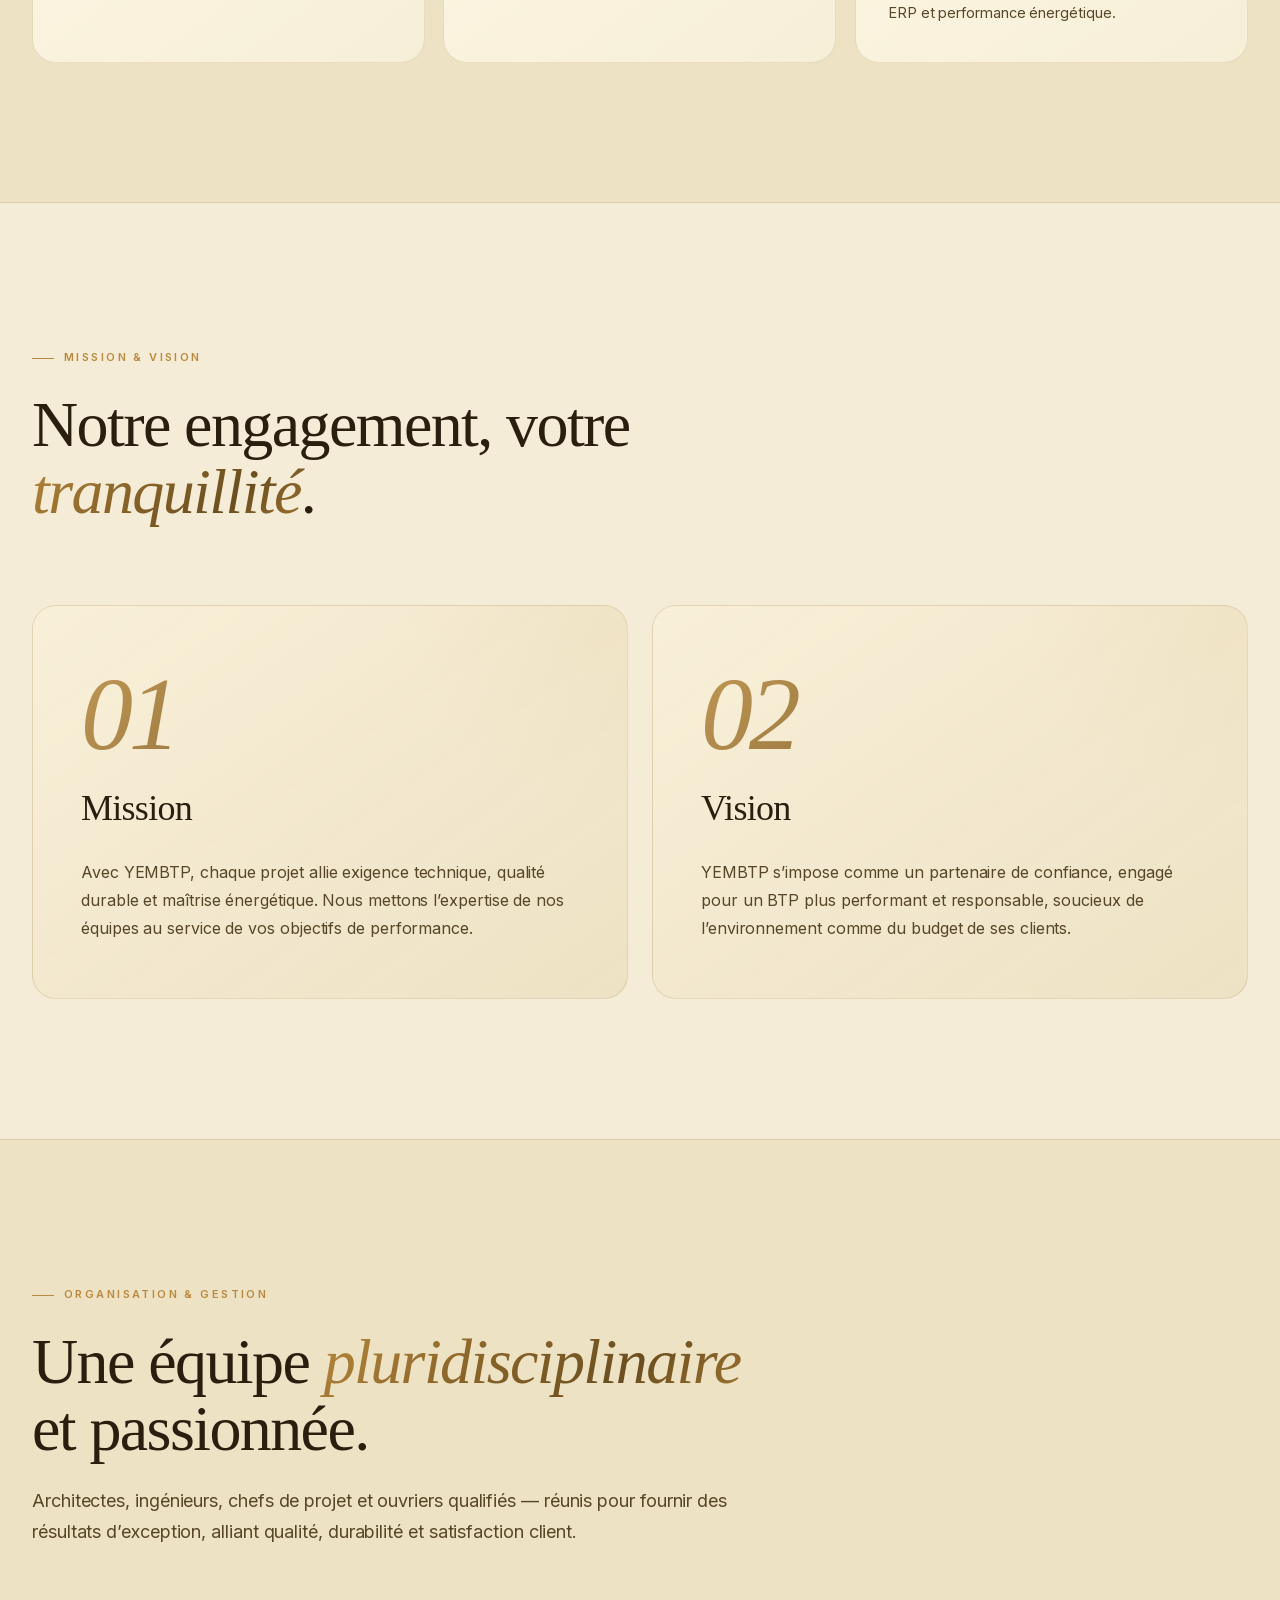
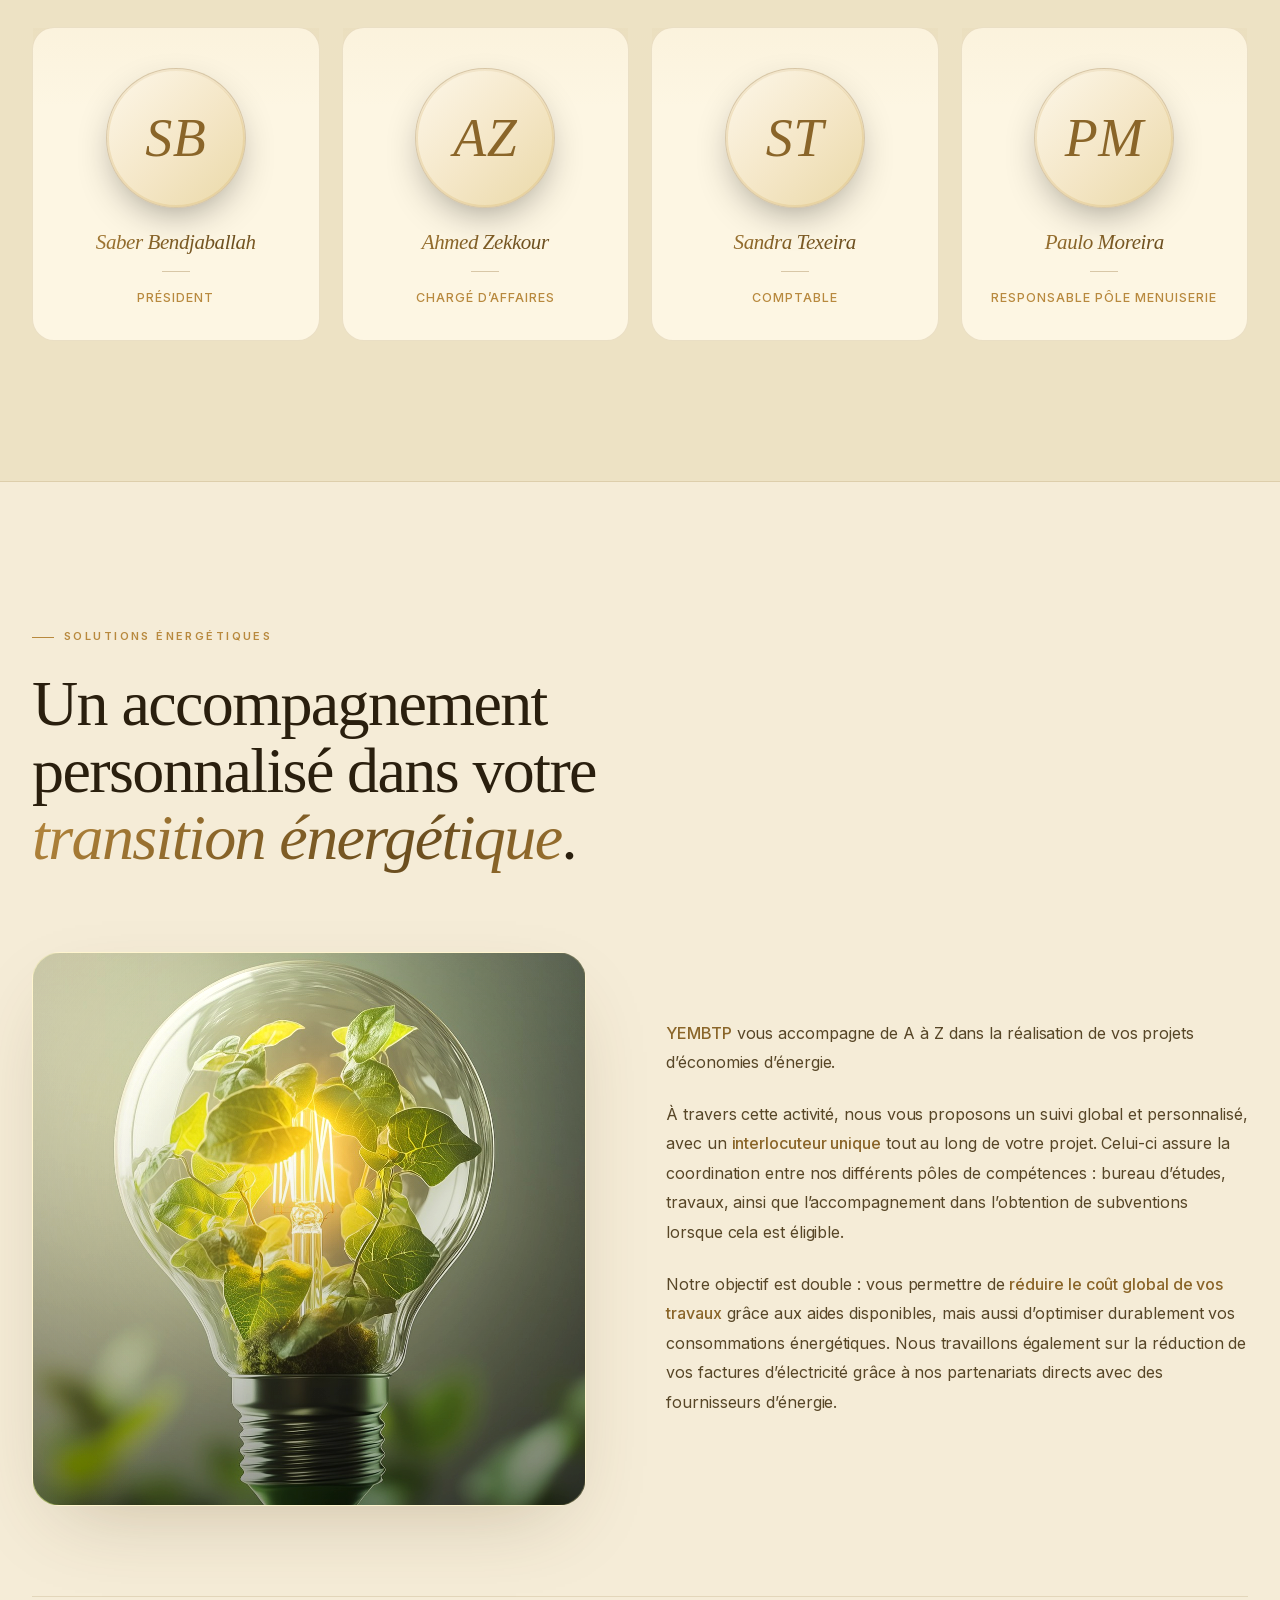
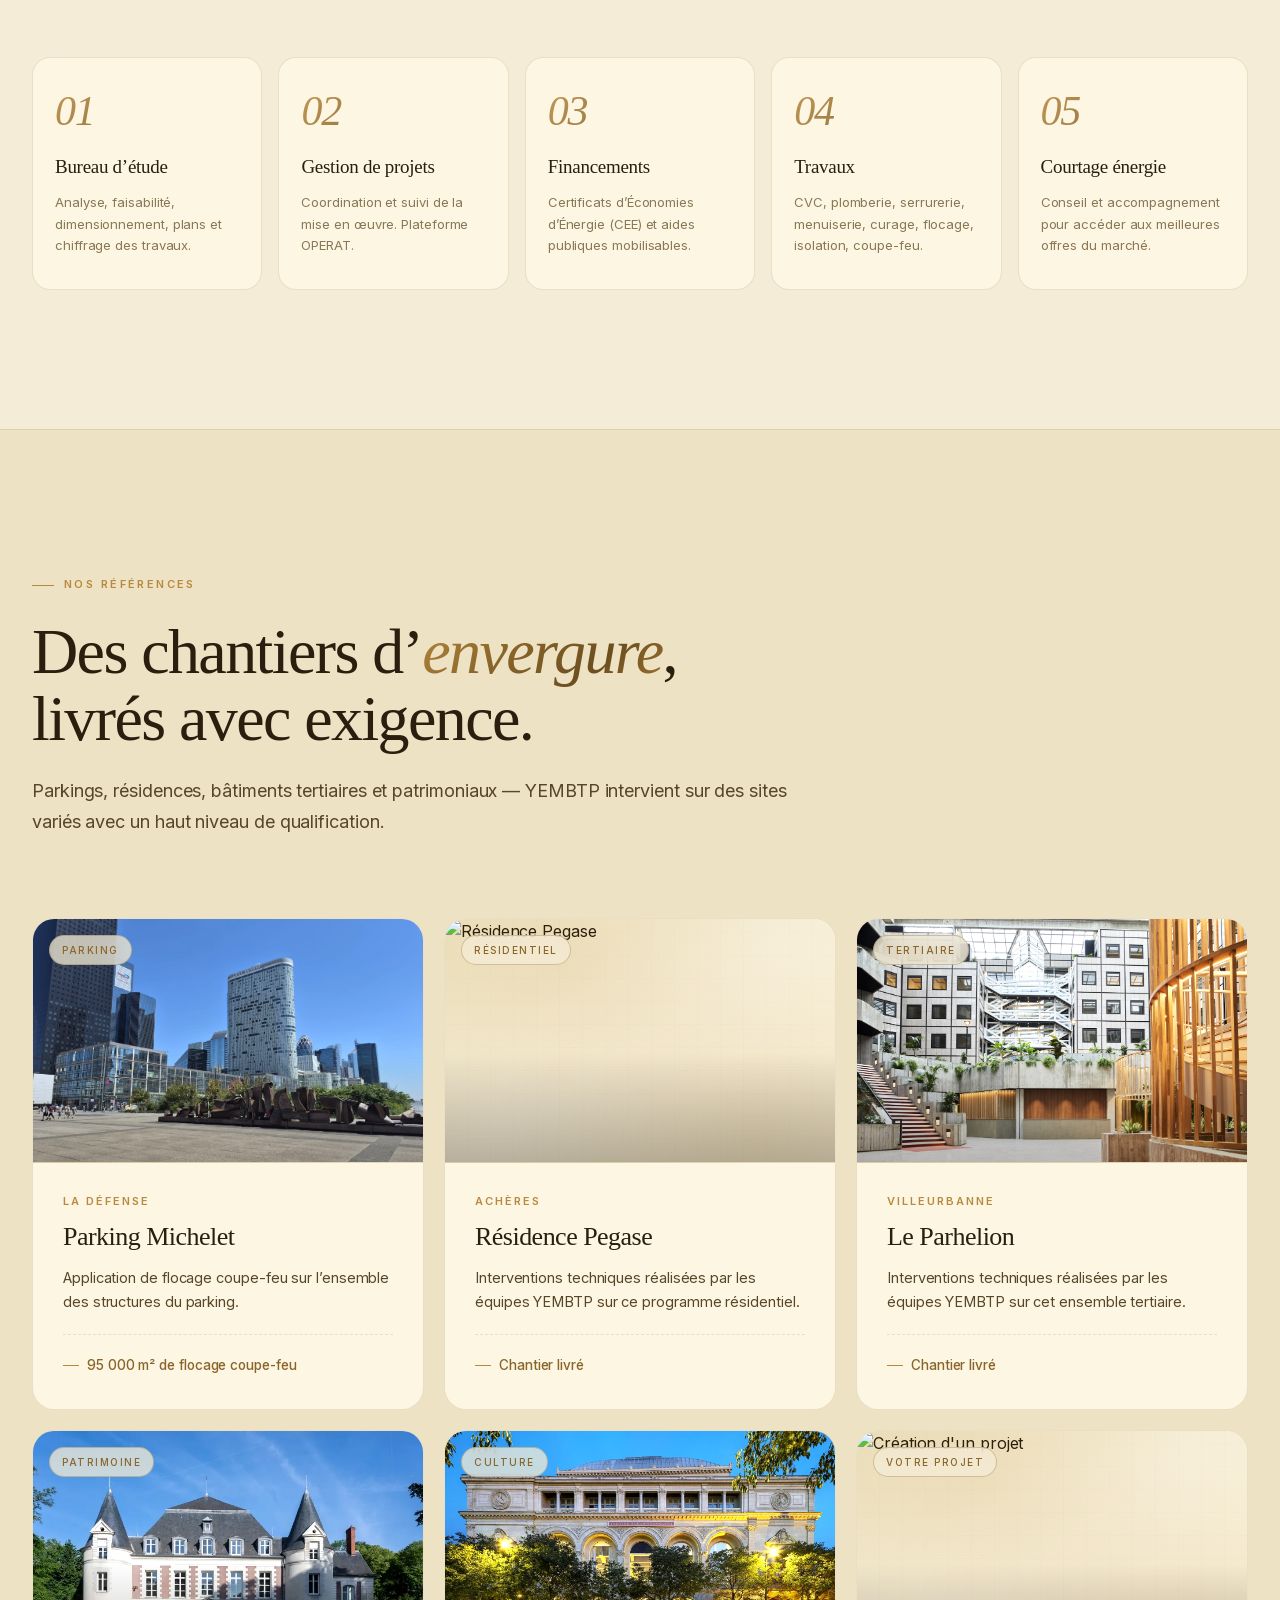
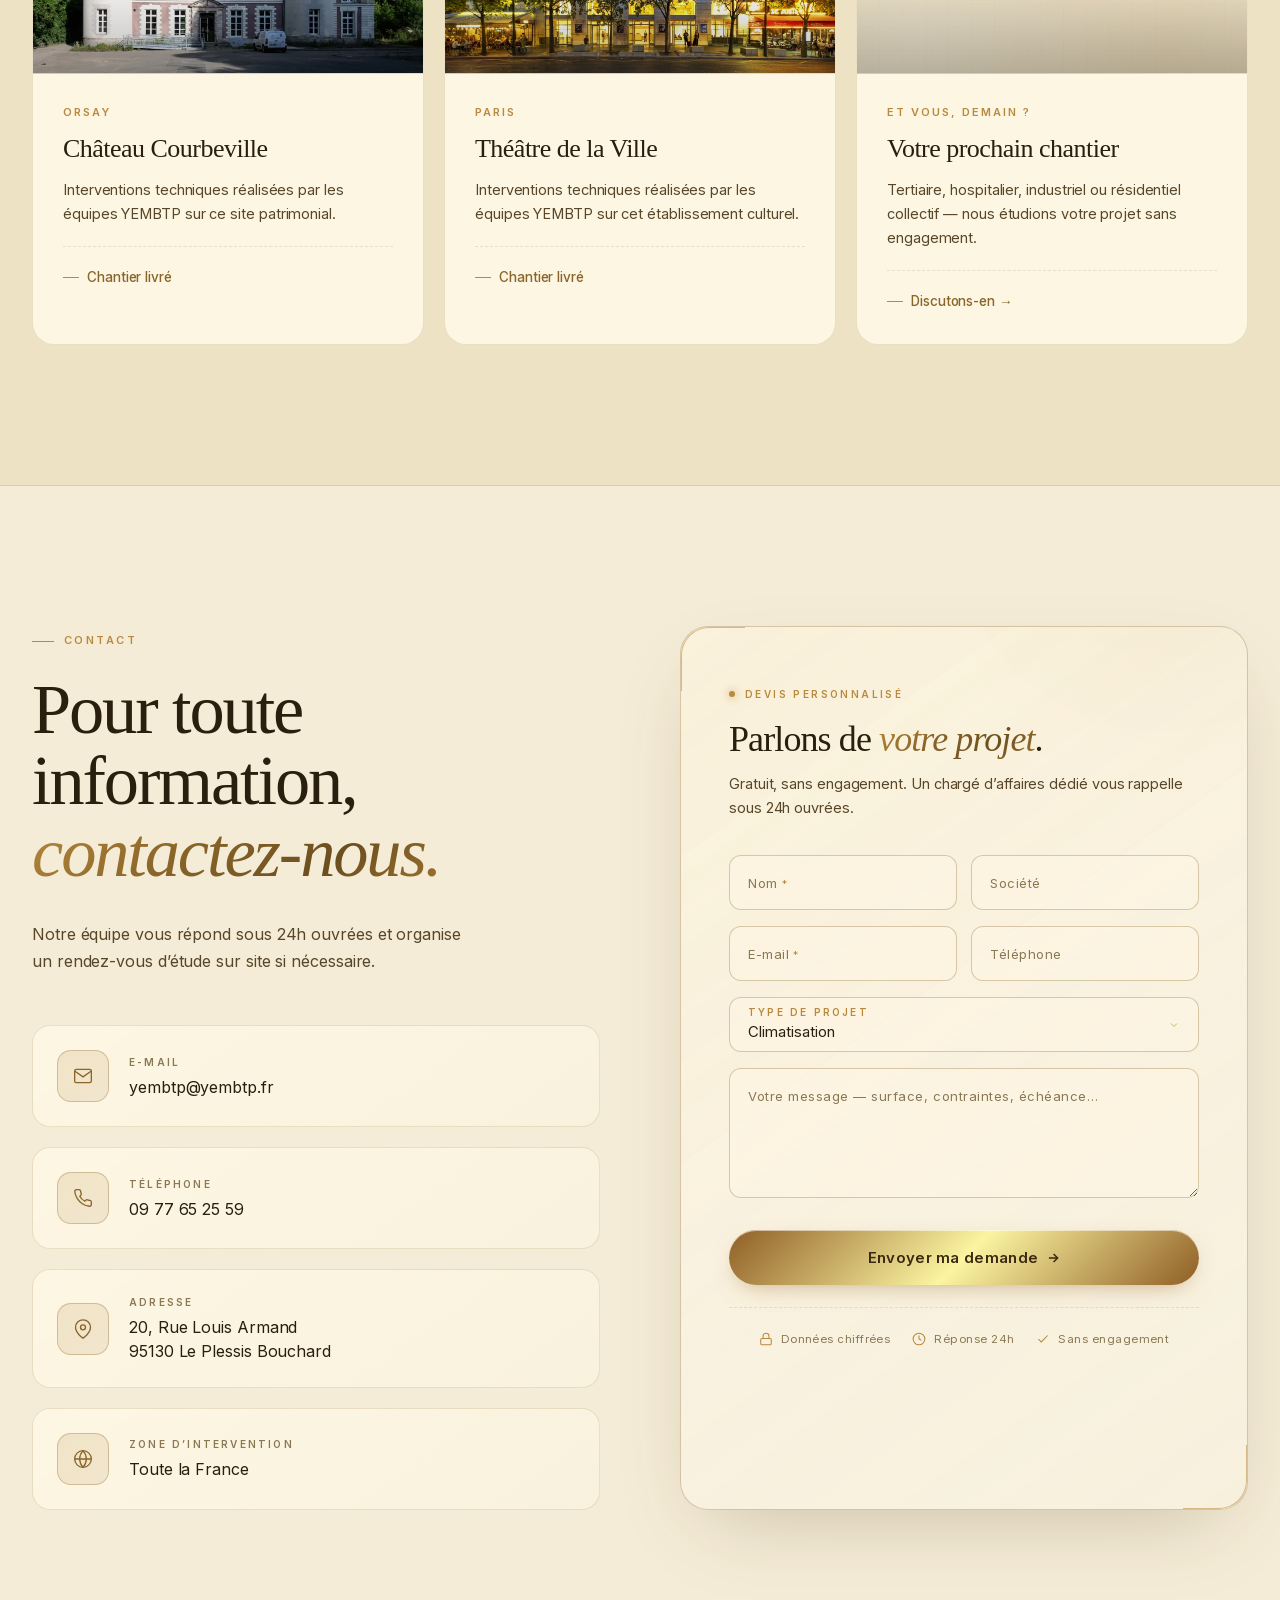
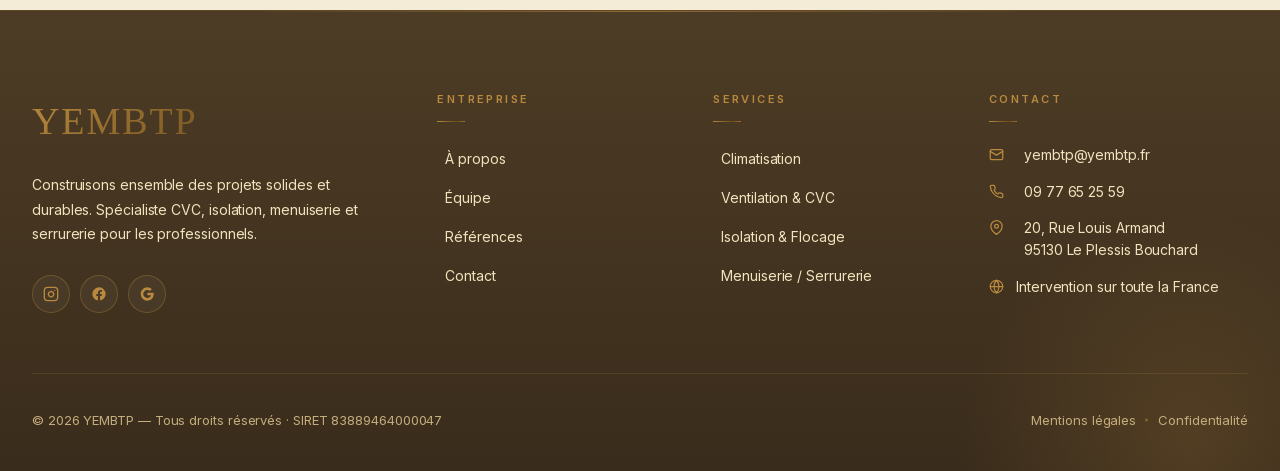
==== commit a2bfb6cb: "📘 Ajout icône Facebook dans le footer (lien vers facebook.com/yembtp)" ====
--- a/index.html
+++ b/index.html
@@ -589,6 +589,9 @@
             <a href="https://www.instagram.com/yembtp" target="_blank" rel="noopener noreferrer" data-i18n-aria-label="footer.aria_ig" aria-label="Instagram">
               <svg viewBox="0 0 24 24" fill="none" stroke="currentColor" stroke-width="2" stroke-linecap="round" stroke-linejoin="round"><rect x="2" y="2" width="20" height="20" rx="5"/><path d="M16 11.37a4 4 0 1 1-7.88 1.27 4 4 0 0 1 7.88-1.27z"/><line x1="17.5" y1="6.5" x2="17.51" y2="6.5"/></svg>
             </a>
+            <a href="https://www.facebook.com/yembtp" target="_blank" rel="noopener noreferrer" data-i18n-aria-label="footer.aria_fb" aria-label="Facebook">
+              <svg viewBox="0 0 24 24" fill="currentColor"><path d="M22 12a10 10 0 1 0-11.56 9.88v-6.99H7.9V12h2.54V9.8c0-2.5 1.49-3.89 3.77-3.89 1.09 0 2.24.2 2.24.2v2.46h-1.26c-1.24 0-1.63.77-1.63 1.56V12h2.78l-.44 2.89h-2.34v6.99A10 10 0 0 0 22 12z"/></svg>
+            </a>
             <a href="#" data-i18n-aria-label="footer.aria_google" aria-label="Profil Google">
               <svg viewBox="0 0 24 24" fill="currentColor"><path d="M12.545 10.239v3.821h5.445c-.712 2.315-2.647 3.972-5.445 3.972a6.033 6.033 0 1 1 0-12.064c1.498 0 2.866.549 3.921 1.453l2.814-2.814A9.969 9.969 0 0 0 12.545 2C7.021 2 2.543 6.477 2.543 12s4.478 10 10.002 10c8.396 0 10.249-7.85 9.426-11.748l-9.426-.013z"/></svg>
             </a>
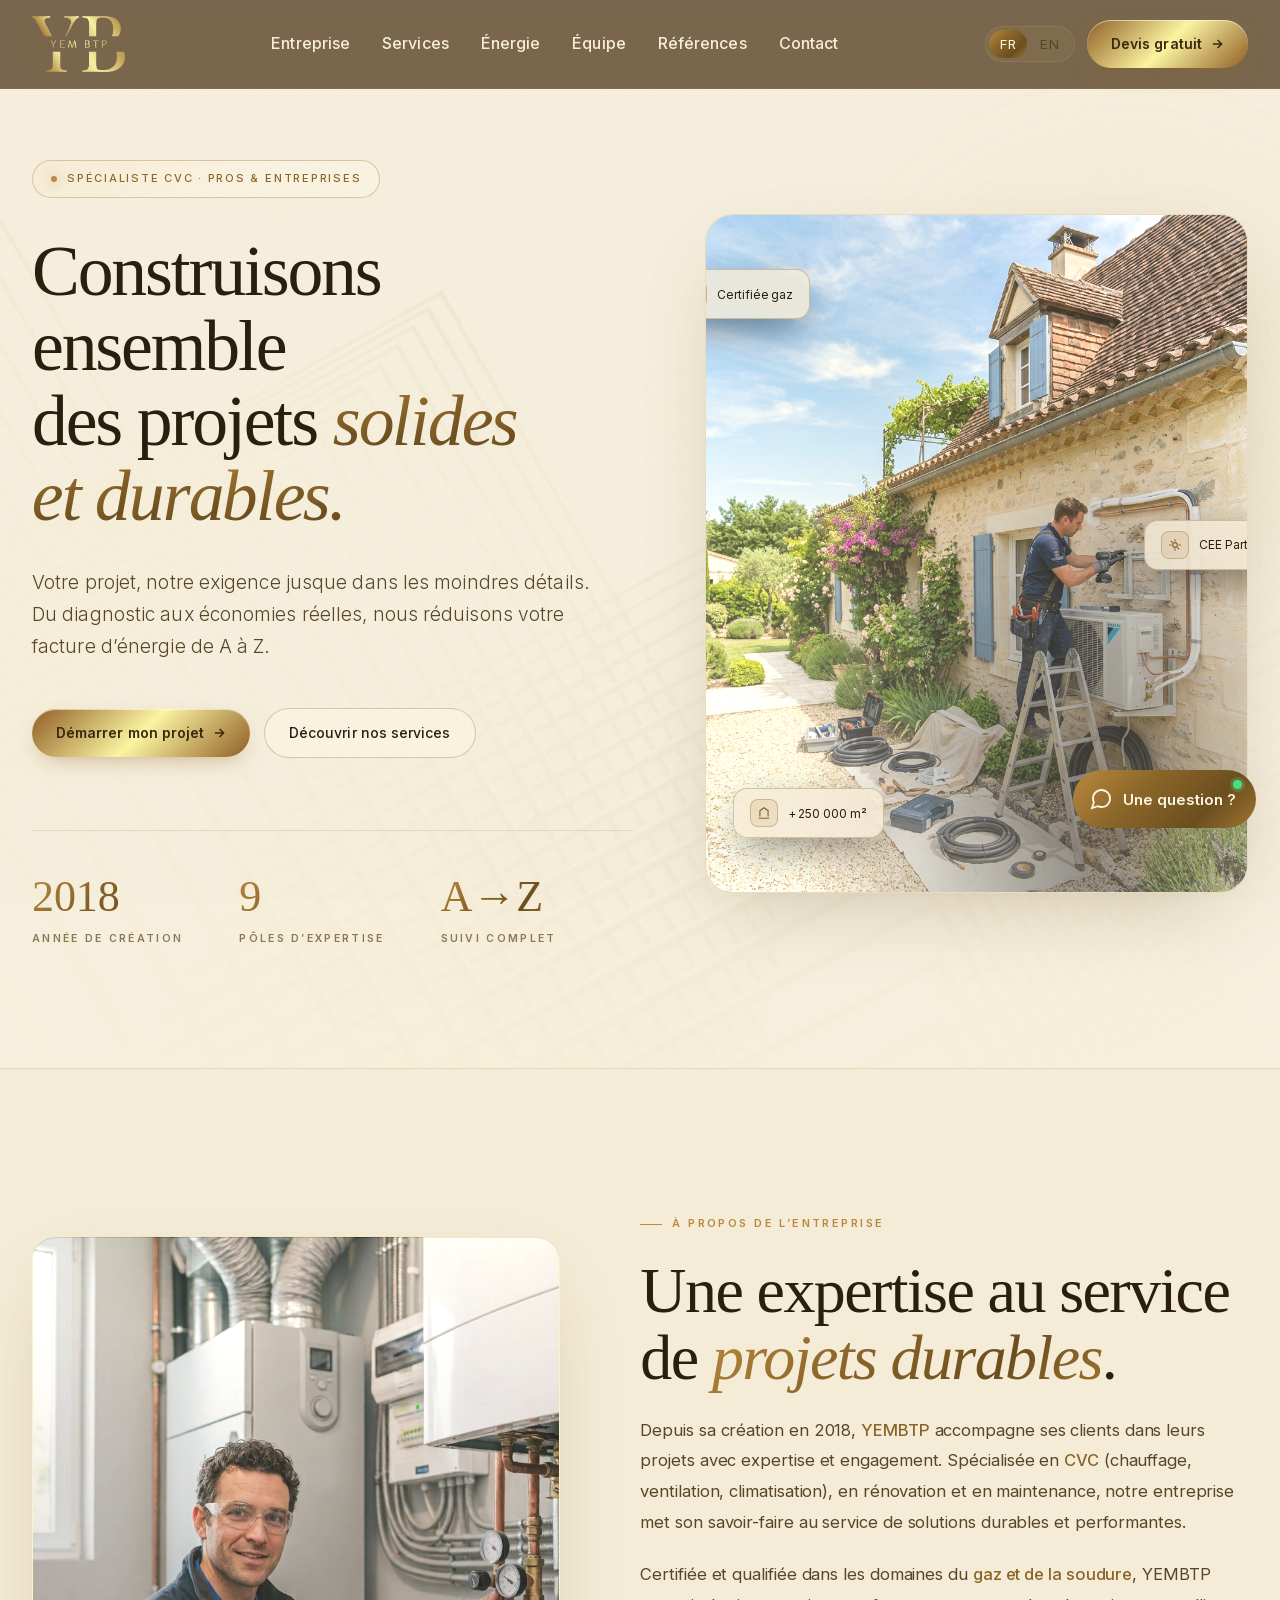
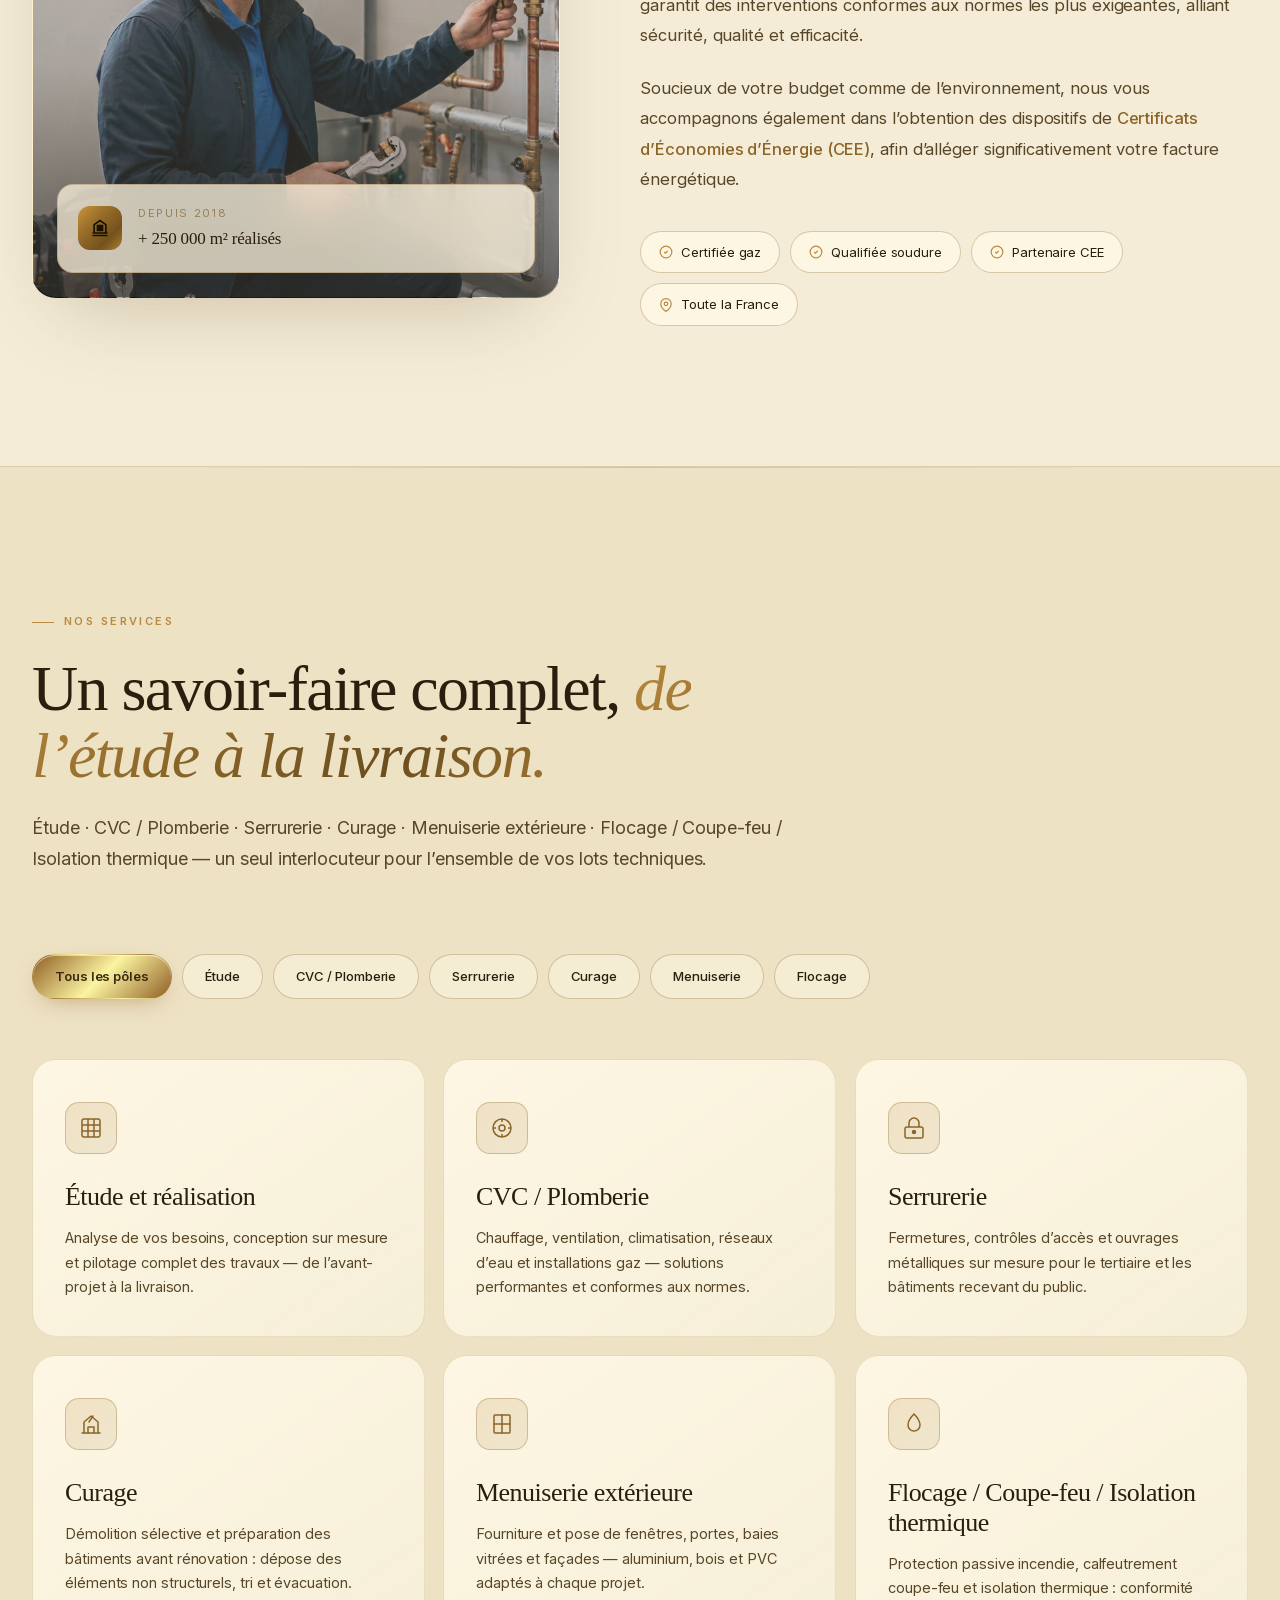
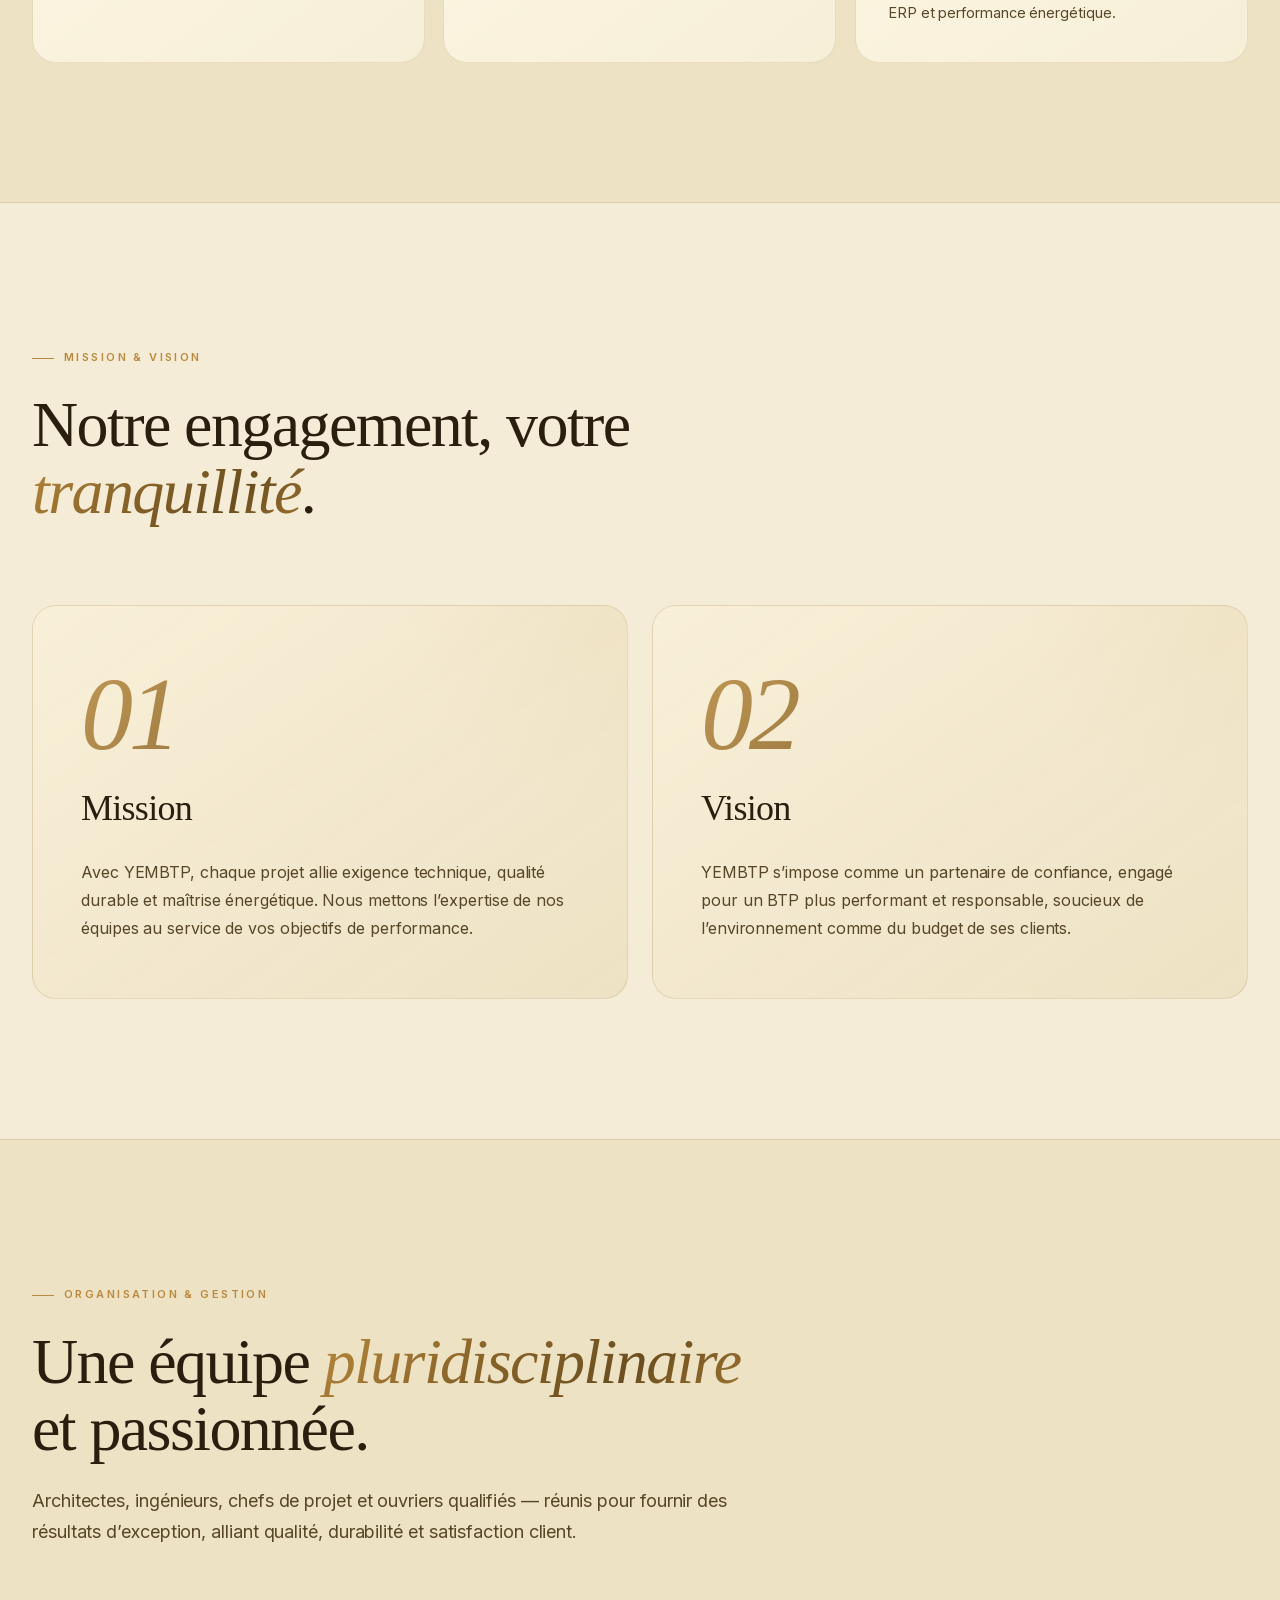
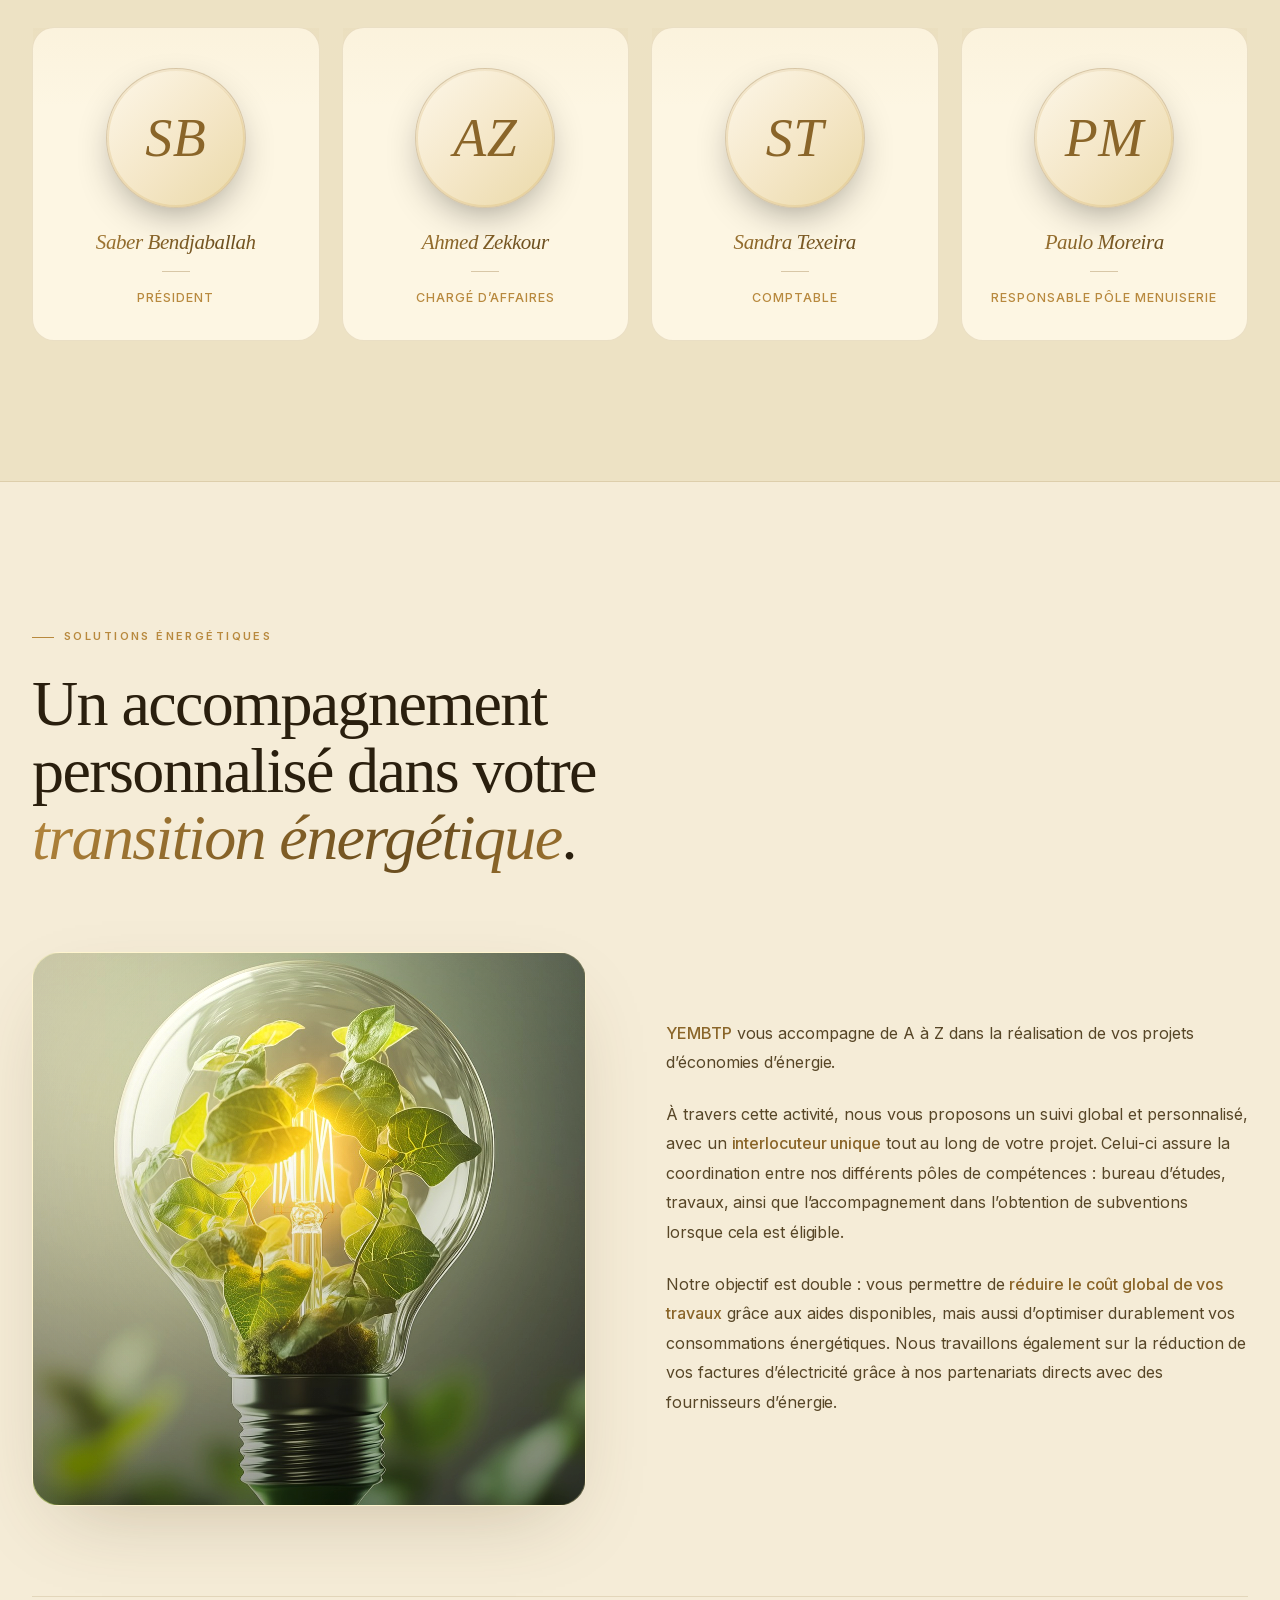
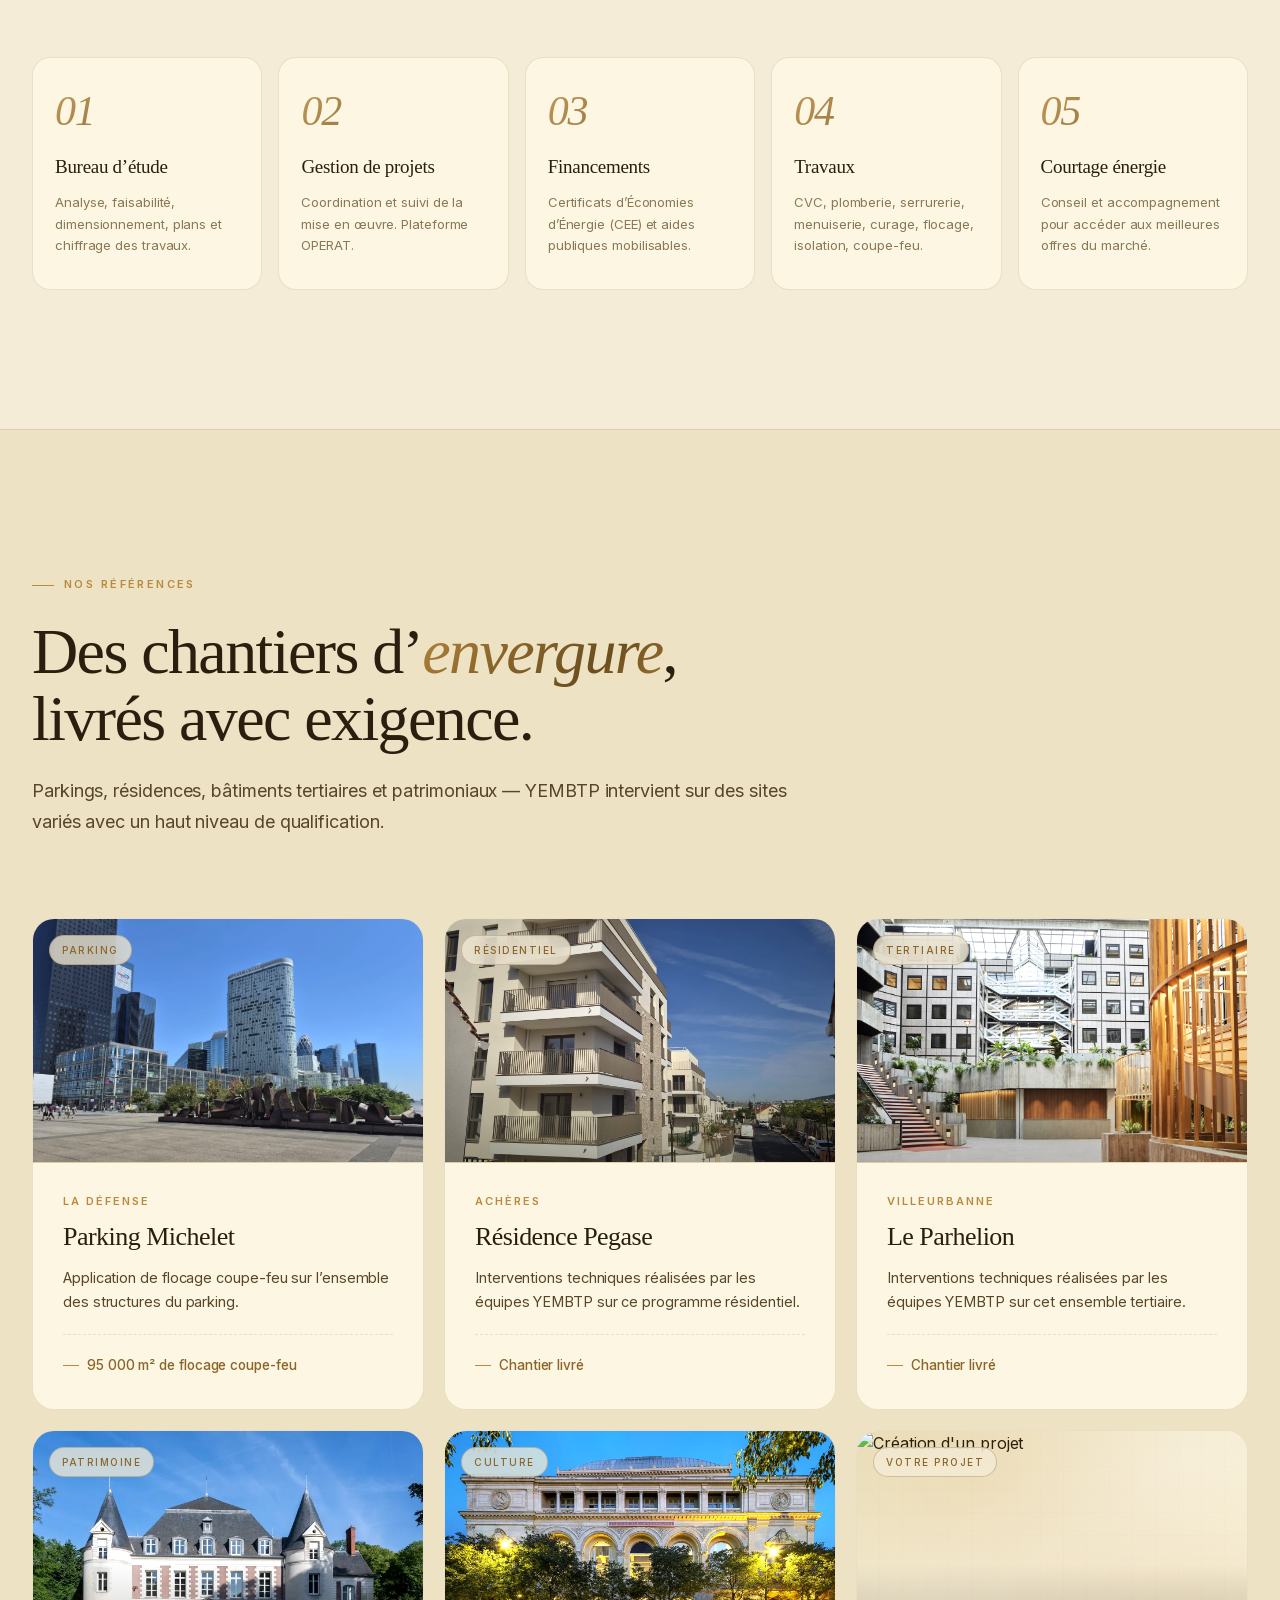
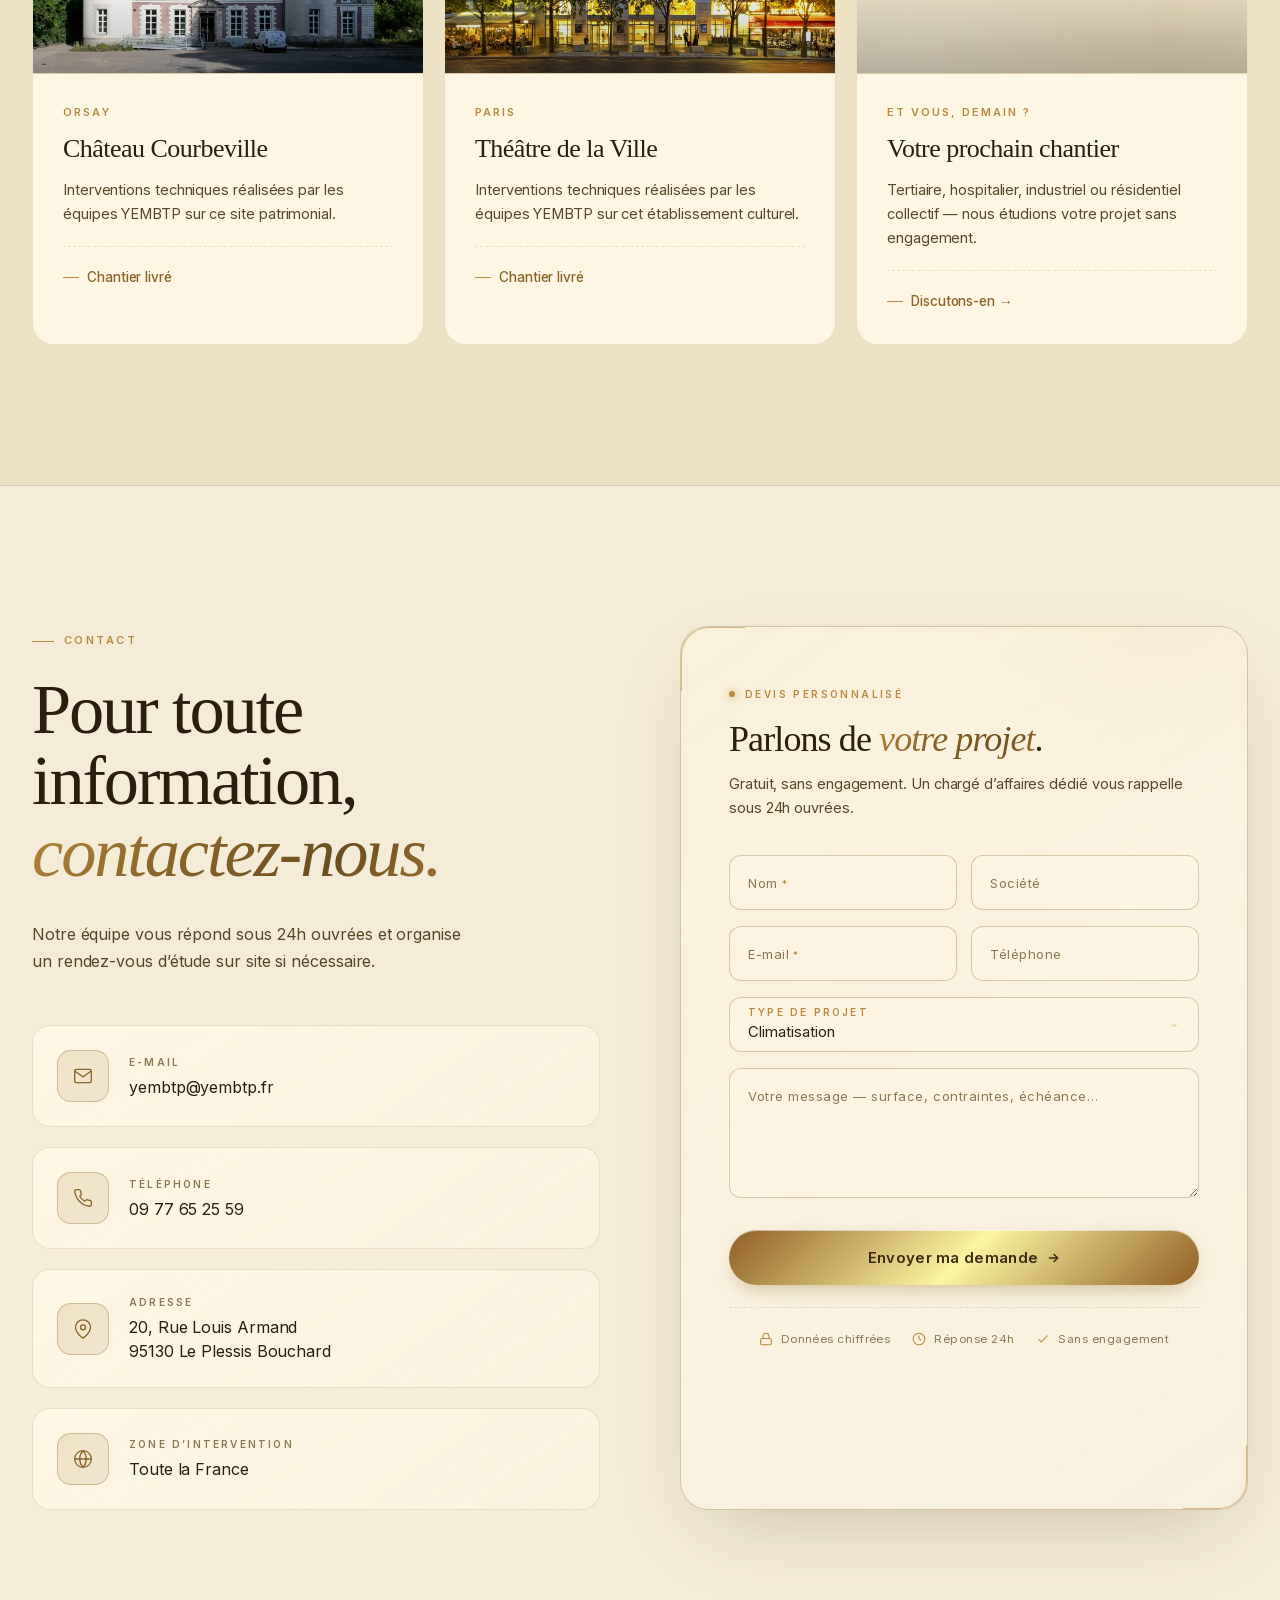
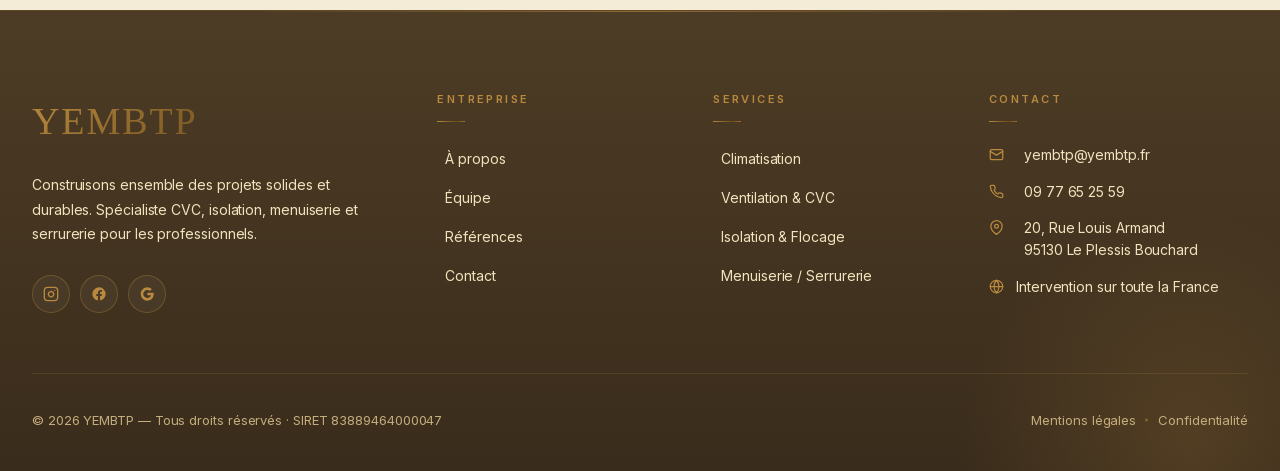
==== commit e7db8cfc: "🏠 Résidence Pegase (Achères) : photo réelle du chantier" ====
--- a/index.html
+++ b/index.html
@@ -399,7 +399,7 @@
         </div>
         <div class="ref-card">
           <div class="ref-img">
-            <img src="https://images.unsplash.com/photo-1545324418-cc1a3fa10c00?w=900&q=80&auto=format&fit=crop" alt="Résidence Pegase" loading="lazy" />
+            <img src="images/achere.jpeg" alt="Résidence Pegase — Achères" loading="lazy" />
             <span class="ref-img-tag" data-i18n="refs.c2_tag">Résidentiel</span>
           </div>
           <div class="ref-body">
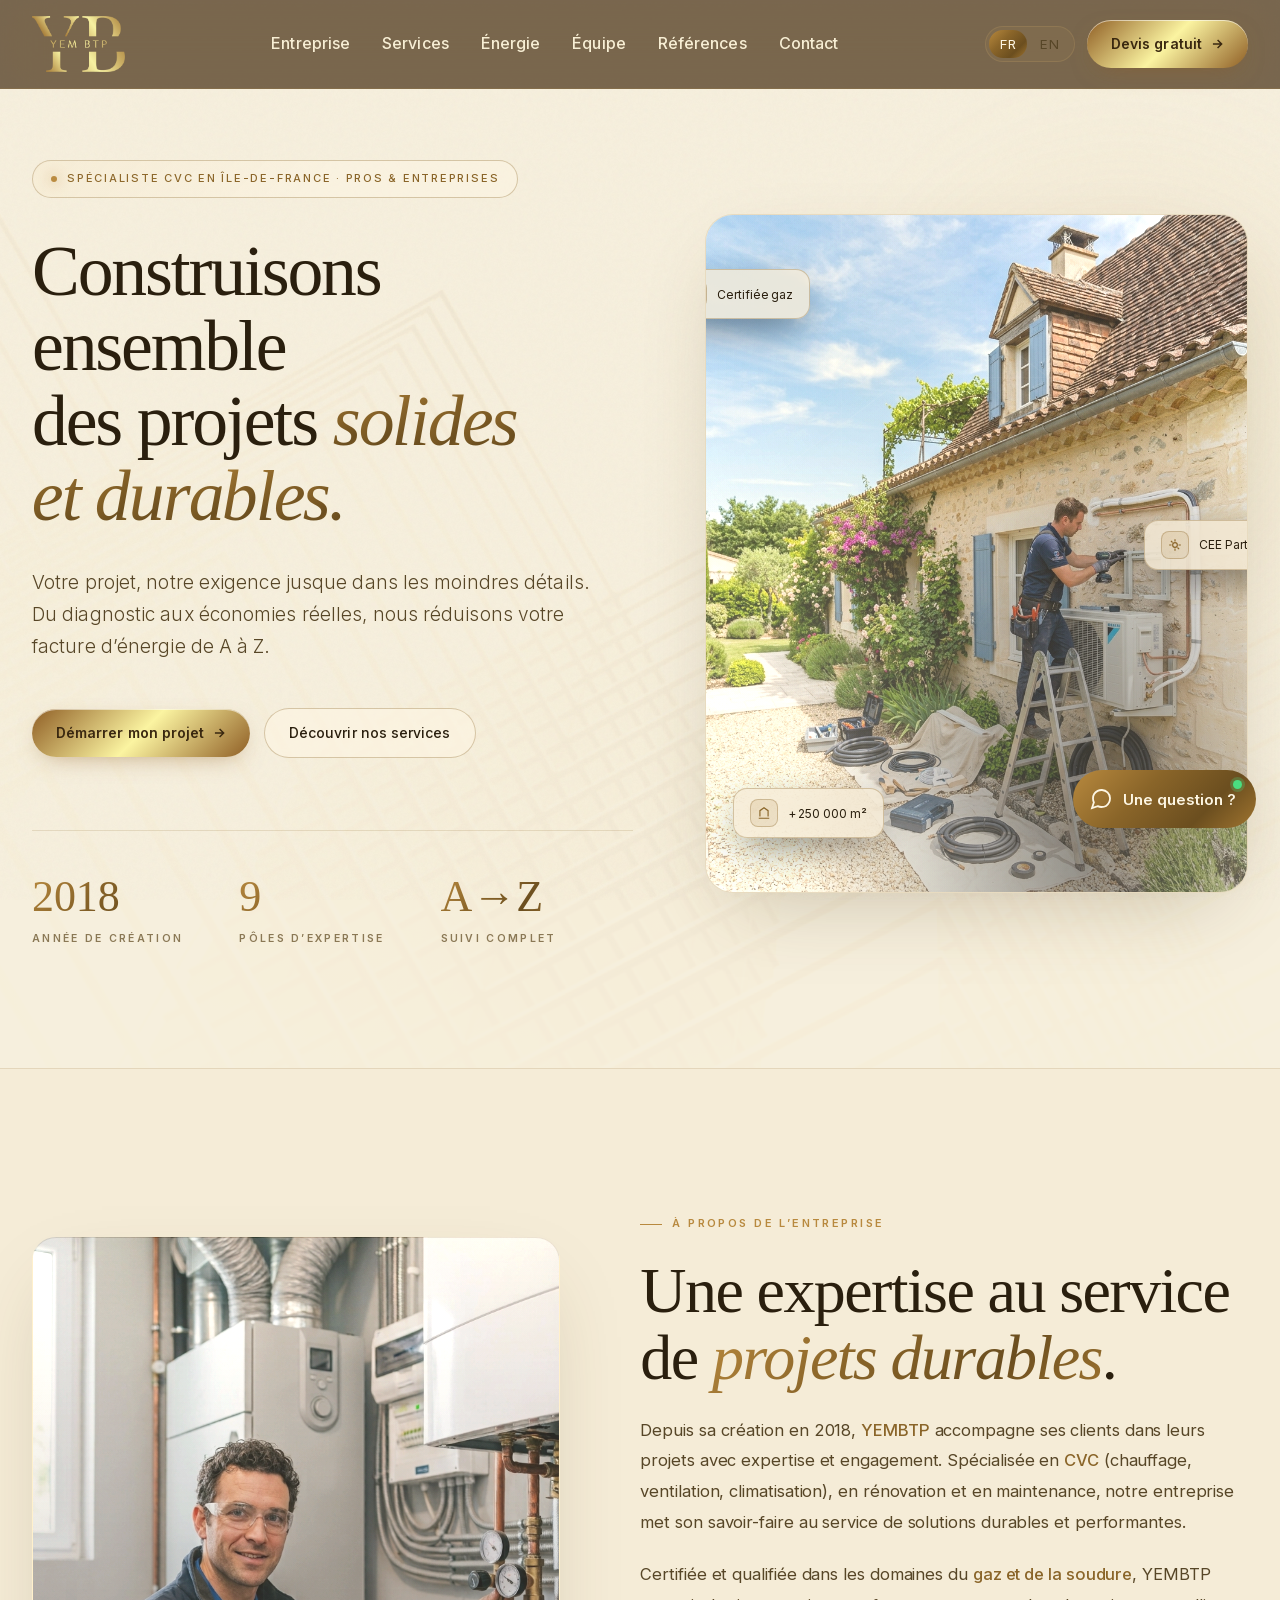
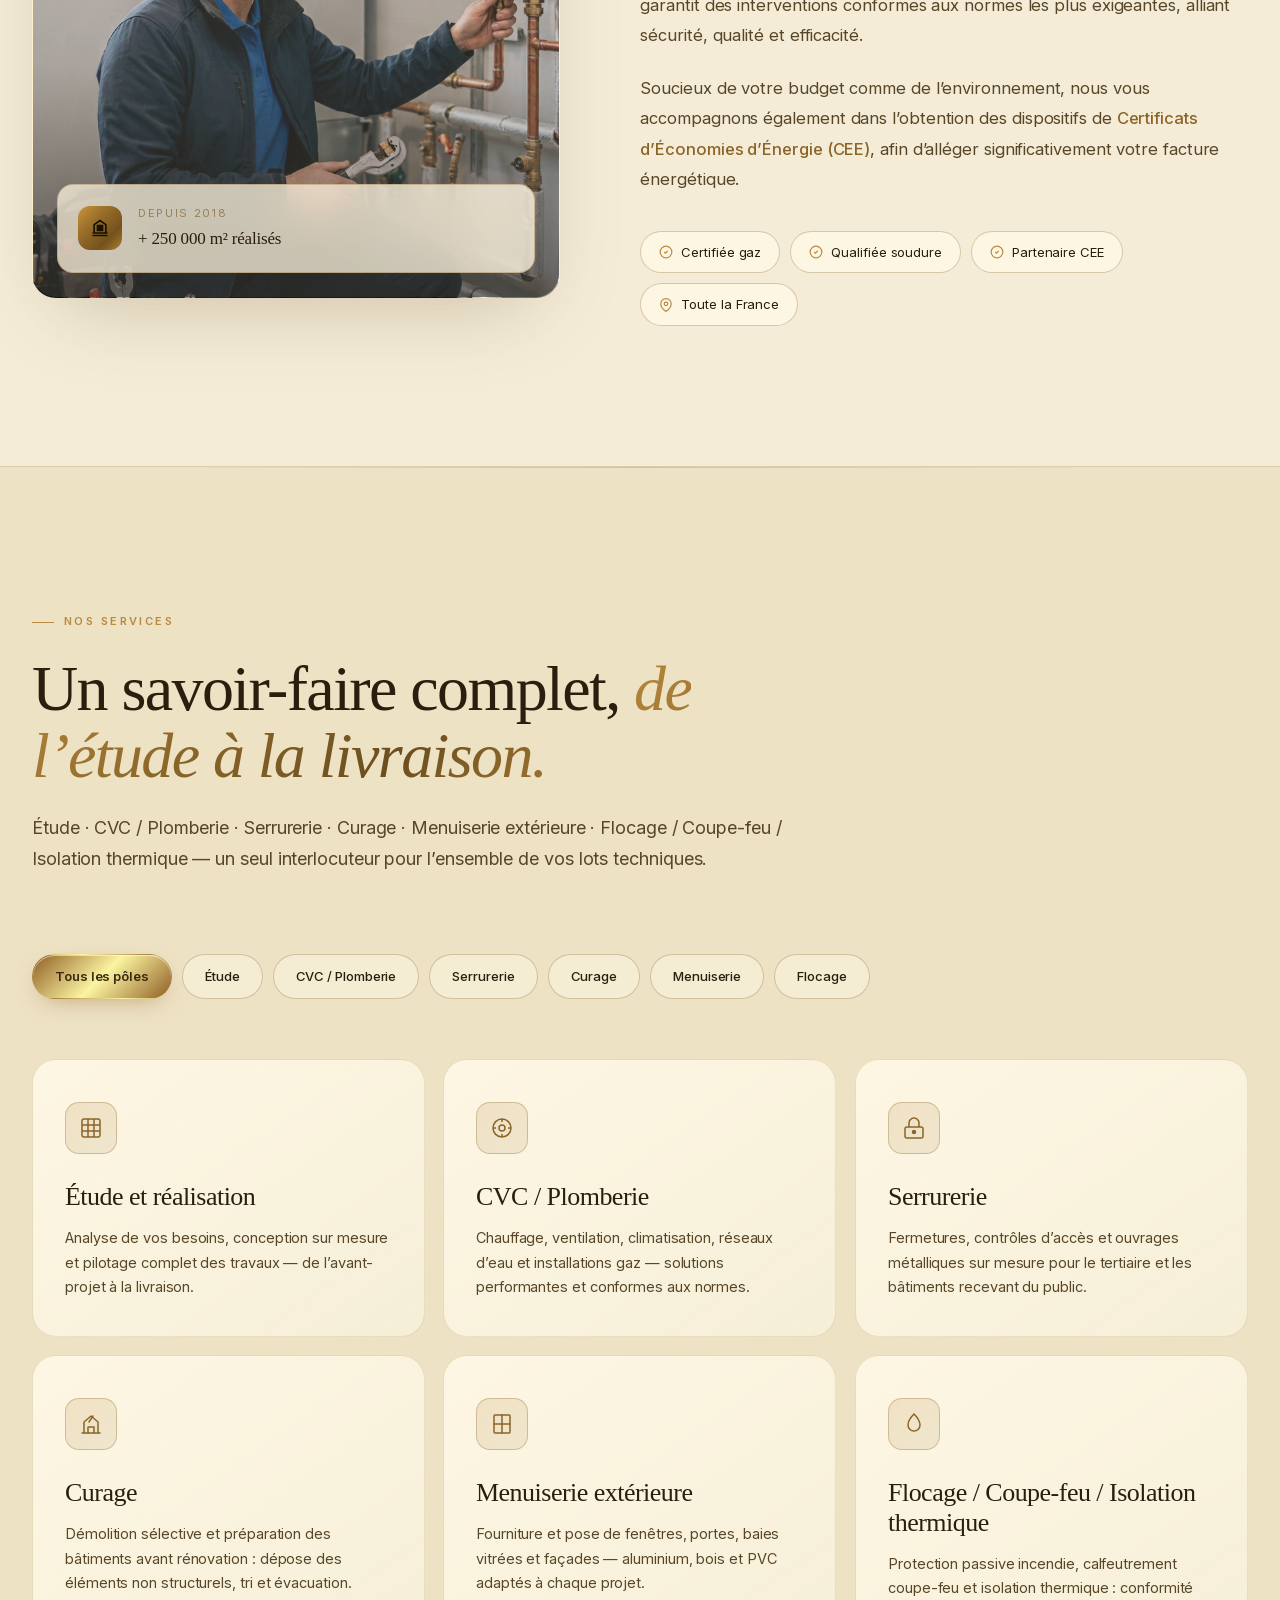
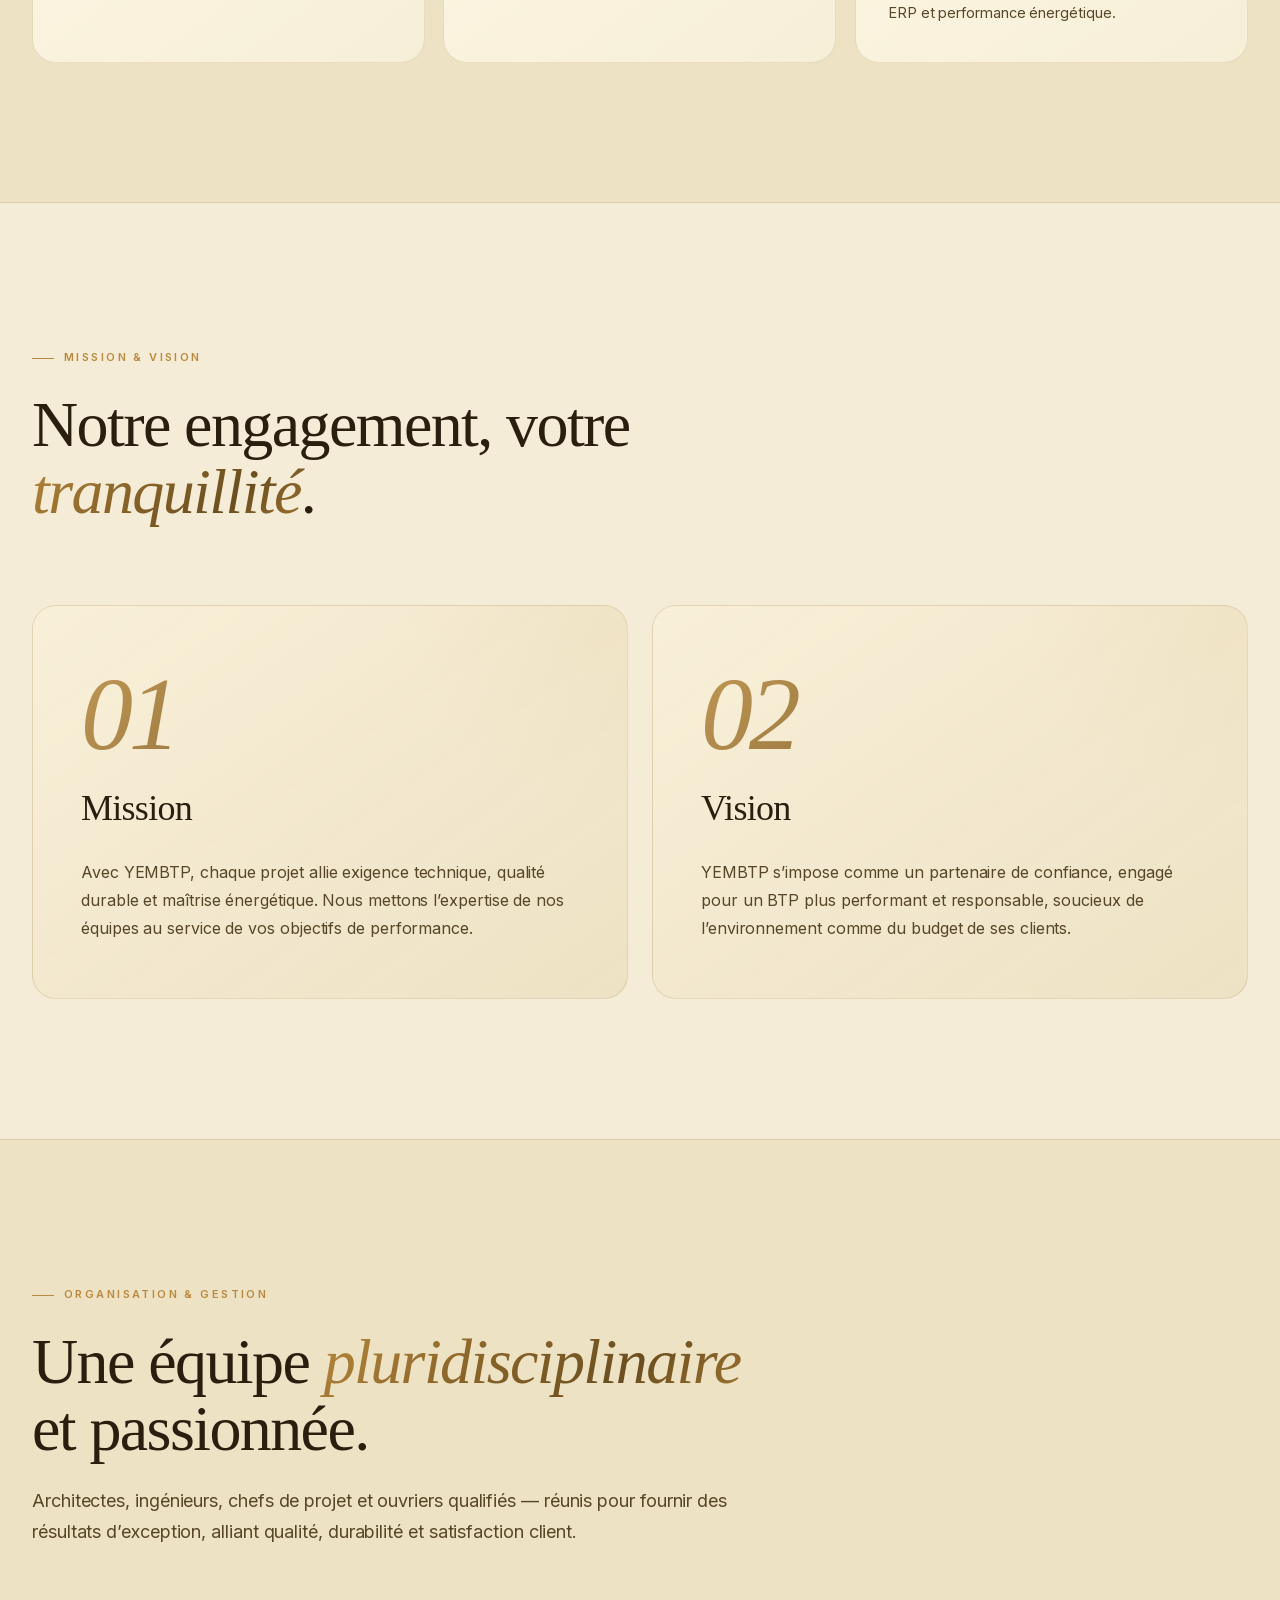
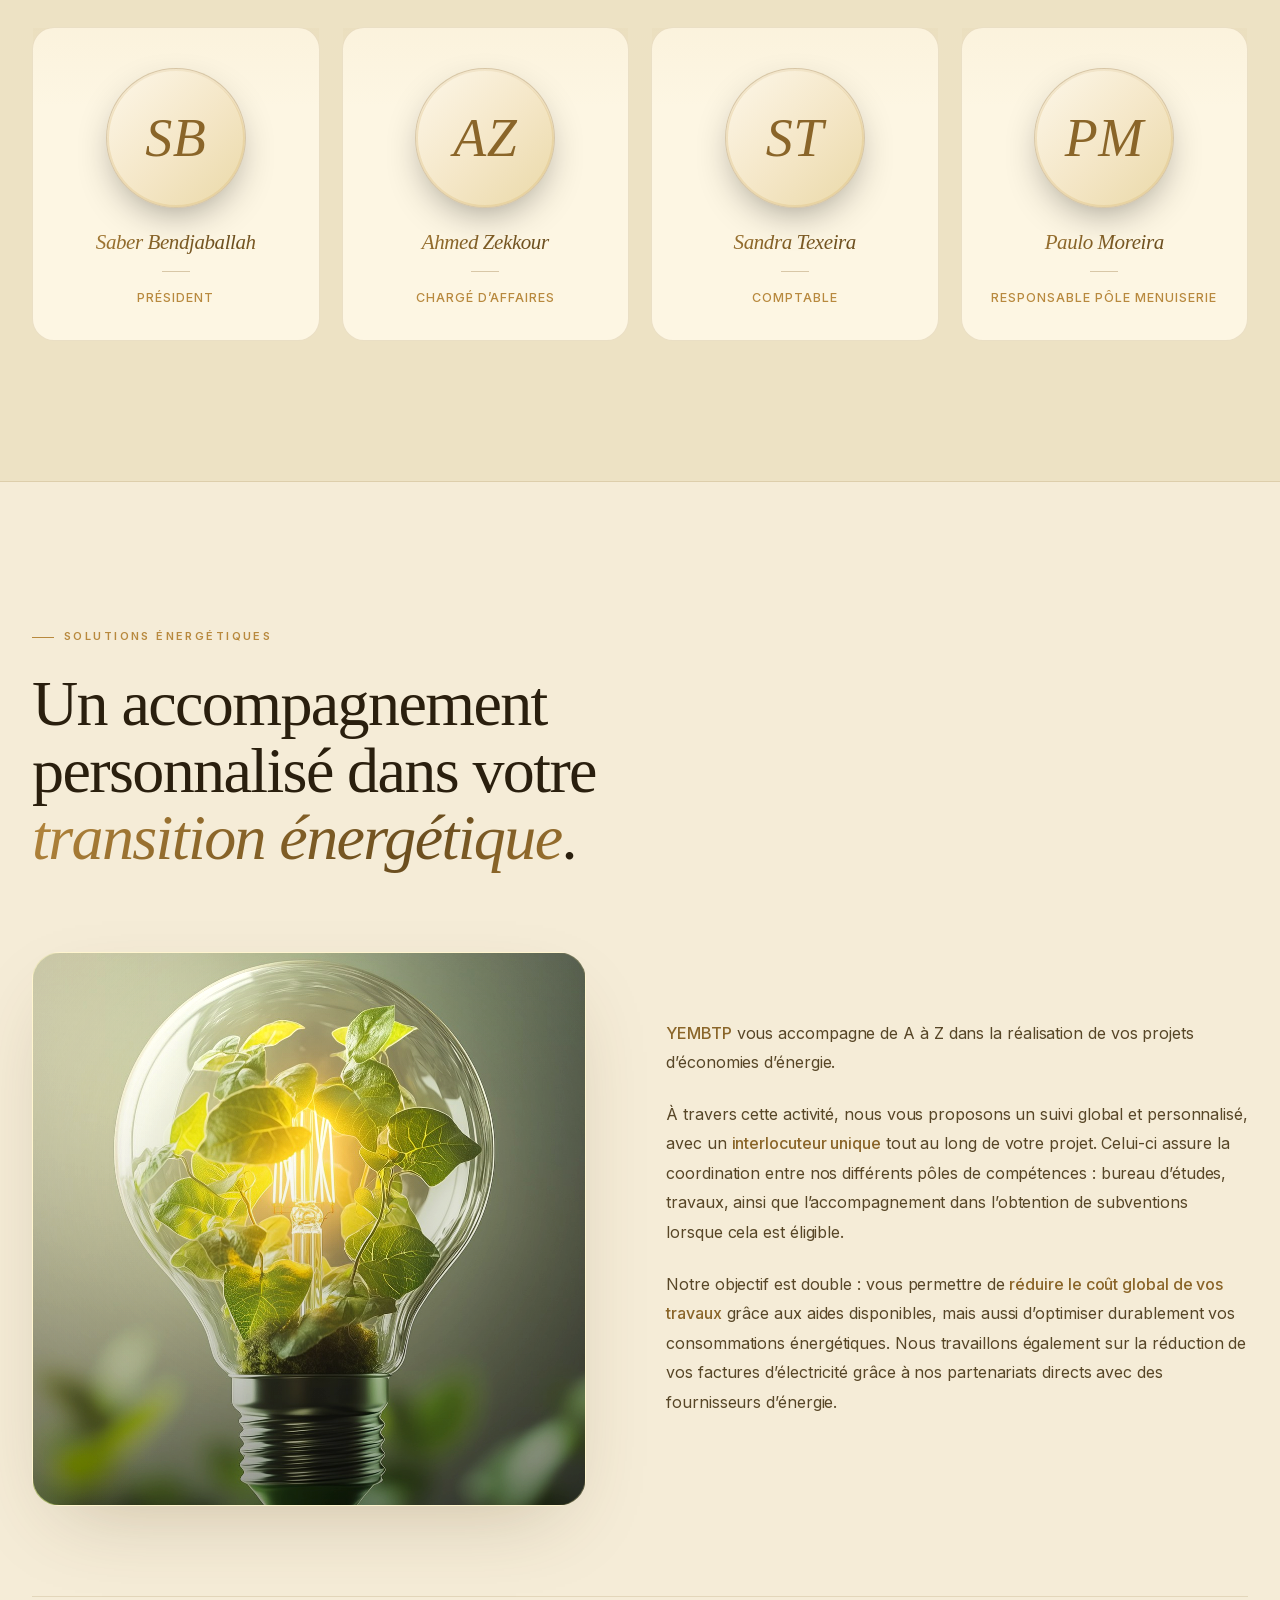
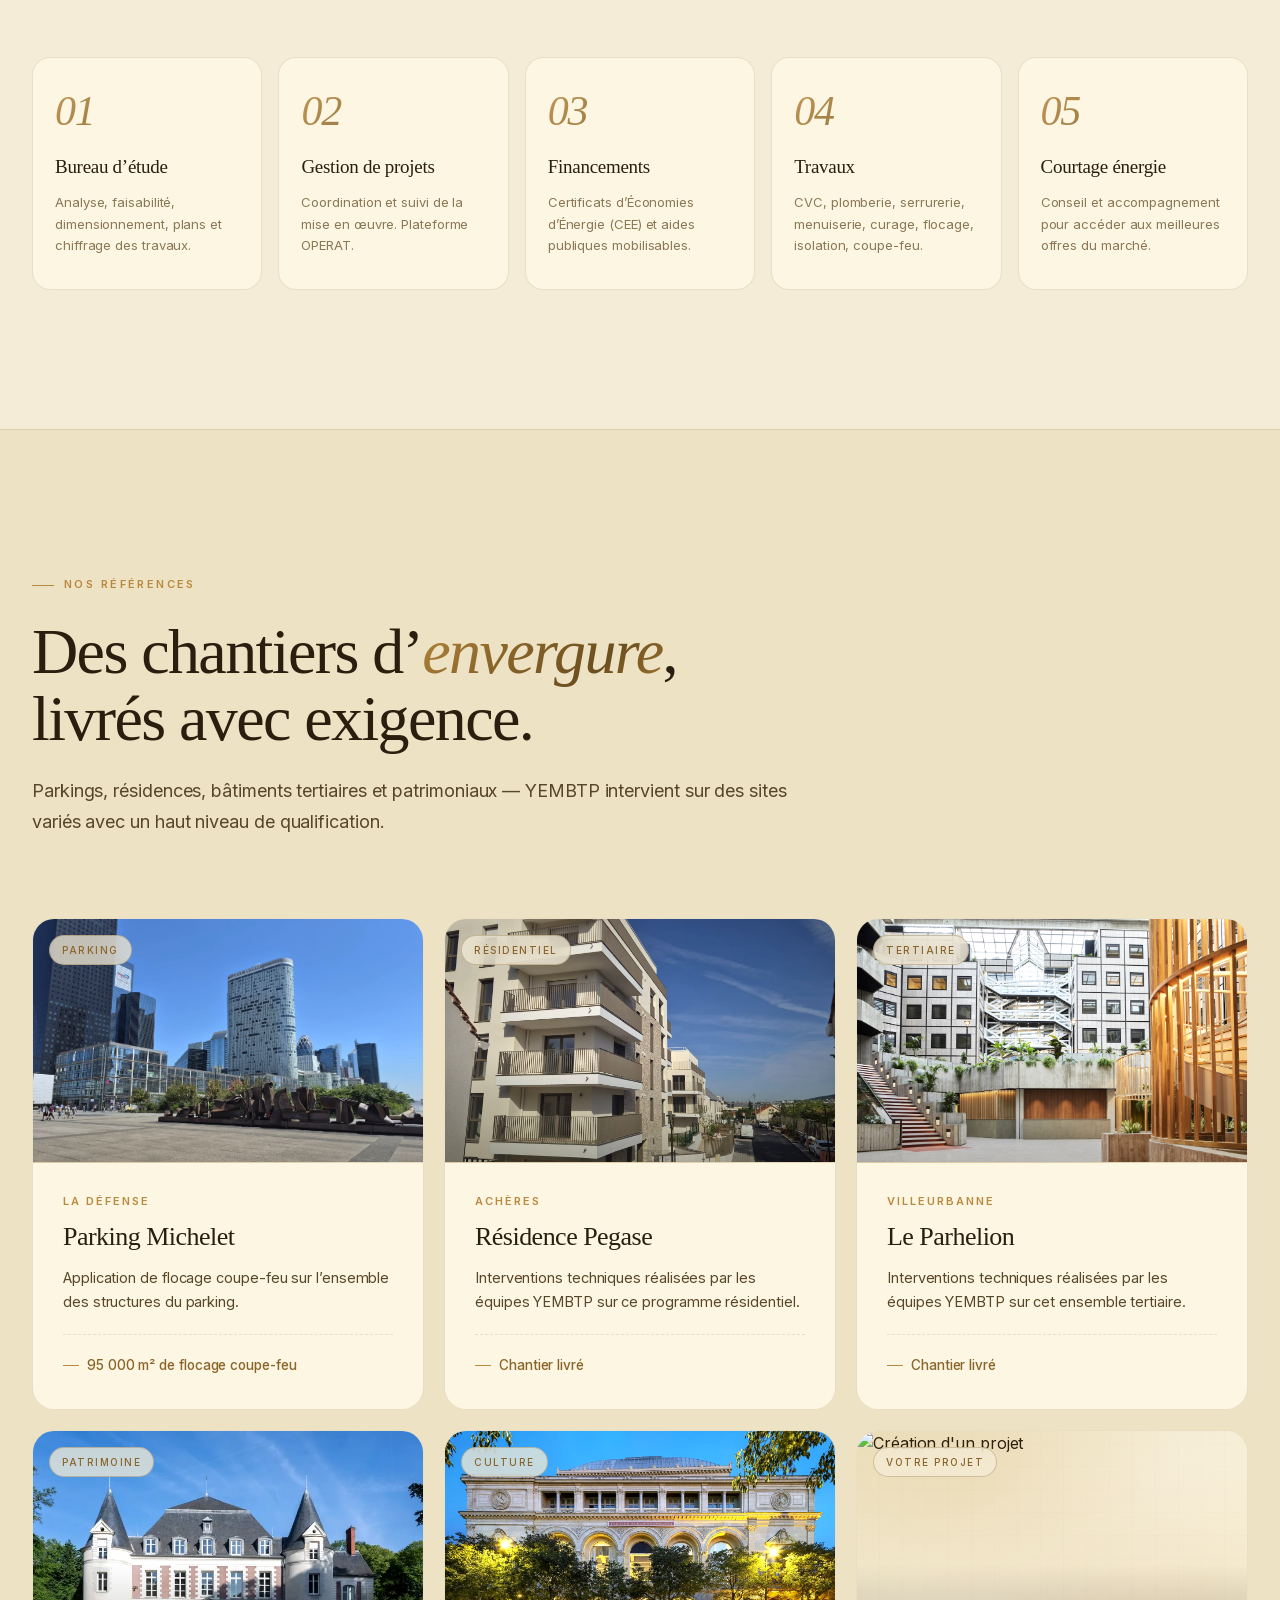
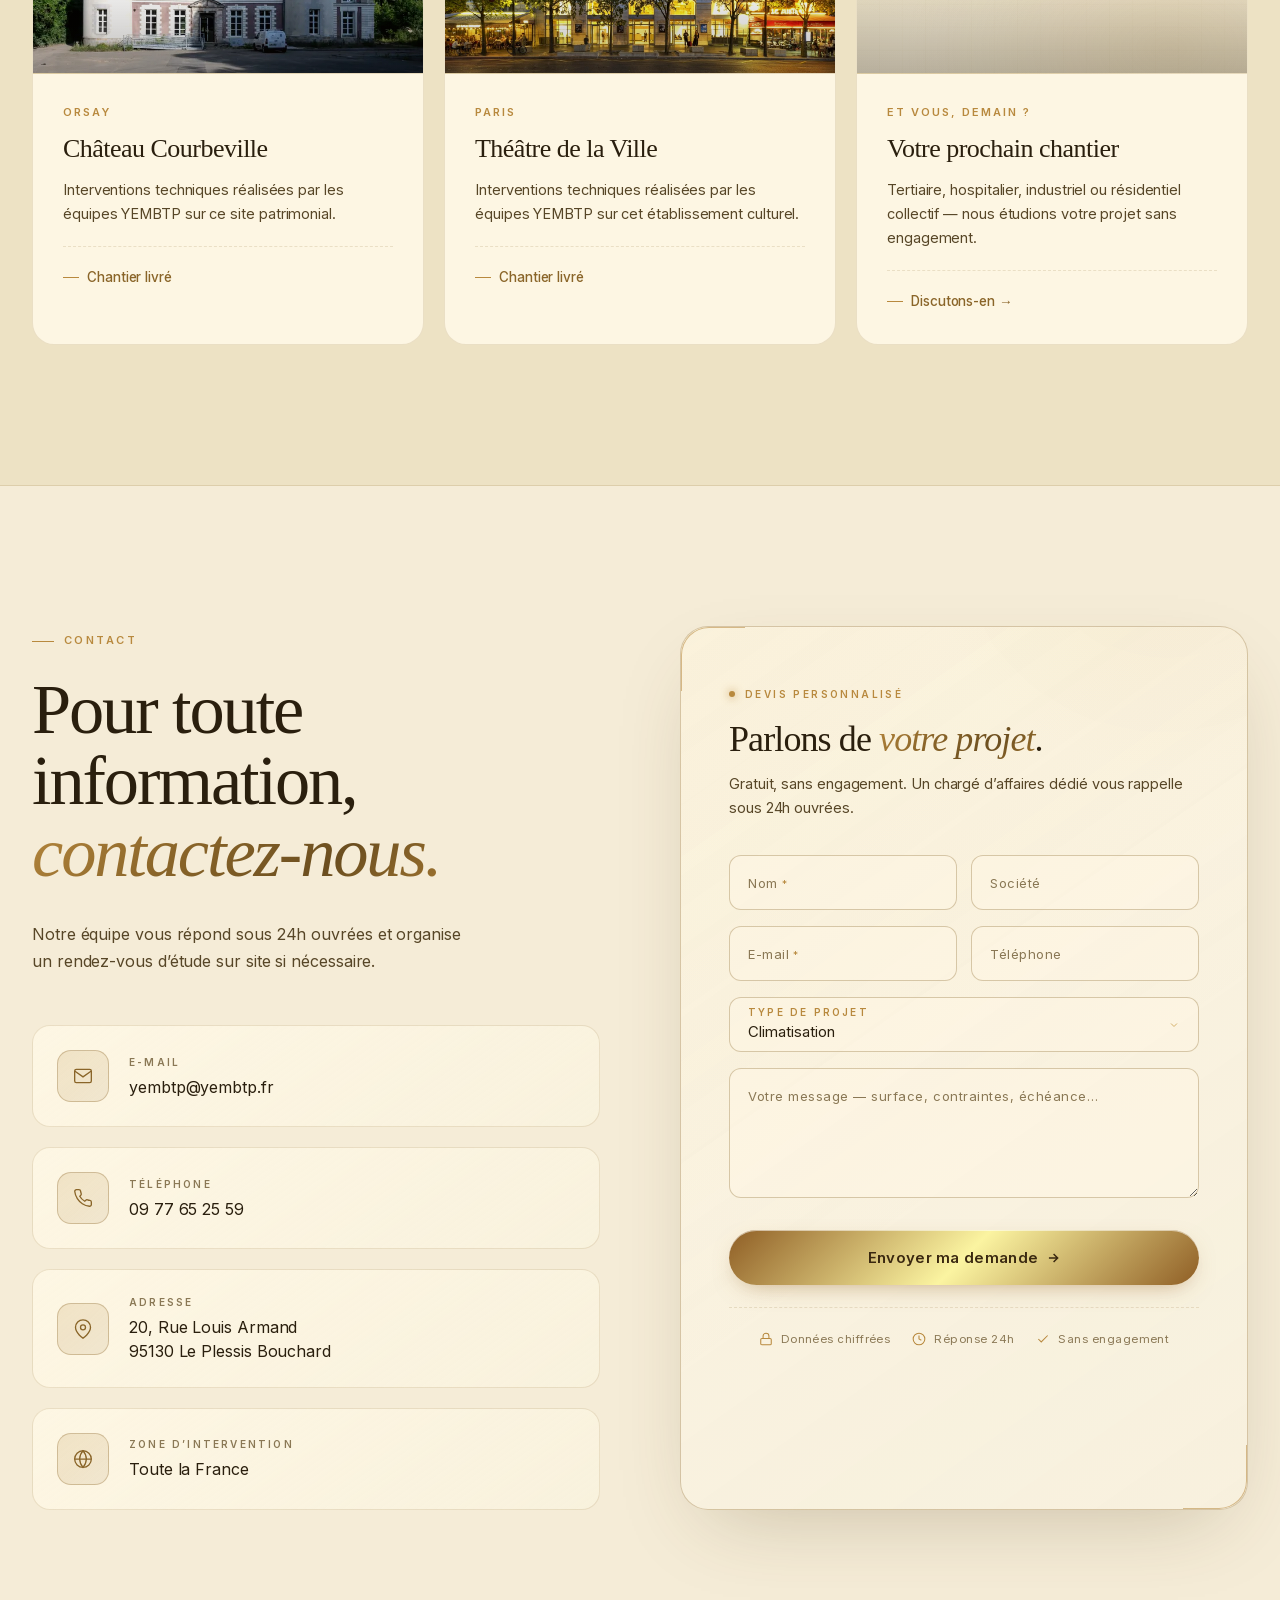
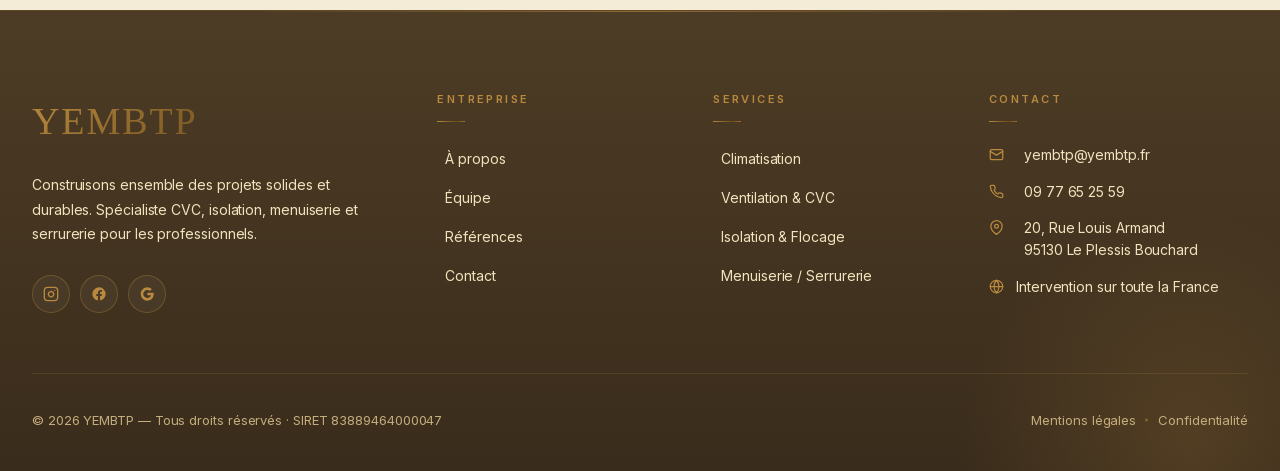
==== commit 0a512352: "🔍 SEO : JSON-LD, sitemap/robots, canonical, OG tags, favicons, alt sur visuels de fond Promotion dep" ====
--- a/index.html
+++ b/index.html
@@ -3,12 +3,64 @@
 <head>
   <meta charset="UTF-8" />
   <meta name="viewport" content="width=device-width, initial-scale=1.0" />
-  <title>YEMBTP — Construisons ensemble des projets solides et durables</title>
-  <meta name="description" content="YEMBTP, spécialiste CVC pour les professionnels : climatisation, ventilation, chauffage, isolation, menuiserie et serrurerie. Solutions énergétiques sur mesure." />
+  <title>YEMBTP — CVC, Climatisation & Isolation en Île-de-France</title>
+  <meta name="description" content="YEMBTP, spécialiste CVC à Le Plessis-Bouchard (95) pour les professionnels : climatisation, ventilation, chauffage, isolation, menuiserie et serrurerie en Île-de-France. Solutions énergétiques sur mesure." />
+  <meta name="robots" content="index, follow" />
+  <link rel="canonical" href="https://yembtp.fr/" />
+
+  <link rel="icon" type="image/png" sizes="32x32" href="images/favicon-32.png" />
+  <link rel="icon" type="image/png" sizes="16x16" href="images/favicon-16.png" />
+  <link rel="apple-touch-icon" sizes="180x180" href="images/apple-touch-icon.png" />
+  <link rel="icon" href="/favicon.ico" sizes="any" />
+
+  <meta property="og:type" content="website" />
+  <meta property="og:site_name" content="YEMBTP" />
+  <meta property="og:locale" content="fr_FR" />
+  <meta property="og:url" content="https://yembtp.fr/" />
+  <meta property="og:title" content="YEMBTP — CVC, Climatisation & Isolation en Île-de-France" />
+  <meta property="og:description" content="Spécialiste CVC à Le Plessis-Bouchard (95) pour les professionnels : climatisation, ventilation, chauffage, isolation, menuiserie et serrurerie. Solutions énergétiques sur mesure." />
+  <meta property="og:image" content="https://yembtp.fr/images/logo.png" />
+  <meta property="og:image:width" content="1000" />
+  <meta property="og:image:height" content="1000" />
+
+  <meta name="twitter:card" content="summary" />
+  <meta name="twitter:title" content="YEMBTP — CVC, Climatisation & Isolation en Île-de-France" />
+  <meta name="twitter:description" content="Spécialiste CVC à Le Plessis-Bouchard (95) pour les professionnels : climatisation, ventilation, chauffage, isolation, menuiserie et serrurerie." />
+  <meta name="twitter:image" content="https://yembtp.fr/images/logo.png" />
 
   <link rel="stylesheet" href="assets/css/fonts.css">
 
   <link rel="stylesheet" href="assets/css/main.css" />
+
+  <script type="application/ld+json">
+  {
+    "@context": "https://schema.org",
+    "@type": "HVACBusiness",
+    "@id": "https://yembtp.fr/#organization",
+    "name": "YEMBTP",
+    "url": "https://yembtp.fr/",
+    "image": "https://yembtp.fr/images/logo.png",
+    "logo": "https://yembtp.fr/images/logo.png",
+    "description": "Spécialiste CVC pour les professionnels : climatisation, ventilation, chauffage, isolation, menuiserie et serrurerie. Solutions énergétiques sur mesure.",
+    "telephone": "+33977652559",
+    "email": "yembtp@yembtp.fr",
+    "foundingDate": "2018",
+    "address": {
+      "@type": "PostalAddress",
+      "streetAddress": "20 Rue Louis Armand",
+      "addressLocality": "Le Plessis-Bouchard",
+      "postalCode": "95130",
+      "addressCountry": "FR"
+    },
+    "areaServed": [
+      { "@type": "AdministrativeArea", "name": "Île-de-France" },
+      { "@type": "Country", "name": "France" }
+    ],
+    "sameAs": [
+      "https://www.instagram.com/yembtp"
+    ]
+  }
+  </script>
 </head>
 <body>
 
@@ -58,13 +110,15 @@
 
   <!-- HERO -->
   <section class="hero">
-    <div class="hero-bg"></div>
+    <div class="hero-bg">
+      <img src="images/hero-bg.jpg" alt="Chantier CVC réalisé par YEMBTP en Île-de-France" class="visually-hidden" loading="lazy" />
+    </div>
     <div class="container">
       <div class="hero-grid">
         <div class="hero-content">
           <div class="hero-tag">
             <span class="dot"></span>
-            <span data-i18n="hero.tag">Spécialiste CVC · Pros &amp; Entreprises</span>
+            <span data-i18n="hero.tag">Spécialiste CVC en Île-de-France · Pros &amp; Entreprises</span>
           </div>
           <h1 class="hero-title" data-i18n-html="hero.title">
             Construisons ensemble<br/>
@@ -148,6 +202,7 @@
     <div class="container">
       <div class="about-grid">
         <div class="about-img">
+          <img src="images/about-photo.jpg" alt="Équipe YEMBTP sur un chantier CVC" class="visually-hidden" loading="lazy" />
           <div class="about-img-overlay">
             <div class="ic">
               <svg width="20" height="20" viewBox="0 0 24 24" fill="none" stroke="currentColor" stroke-width="2"><path d="M3 21h18M3 18h18M5 18V8l7-5 7 5v10M9 9h2v2H9zM13 9h2v2h-2zM9 13h2v2H9zM13 13h2v2h-2z"/></svg>
@@ -337,7 +392,9 @@
       </div>
 
       <div class="energy-grid">
-        <div class="energy-visual"></div>
+        <div class="energy-visual">
+          <img src="images/bulb.jpg" alt="Solutions énergétiques et transition énergétique YEMBTP" class="visually-hidden" loading="lazy" />
+        </div>
         <div class="energy-text">
           <p data-i18n-html="energy.p1"><strong>YEMBTP</strong> vous accompagne de A à Z dans la réalisation de vos projets d'économies d'énergie.</p>
           <p data-i18n-html="energy.p2">À travers cette activité, nous vous proposons un suivi global et personnalisé, avec un <strong>interlocuteur unique</strong> tout au long de votre projet. Celui-ci assure la coordination entre nos différents pôles de compétences : bureau d'études, travaux, ainsi que l'accompagnement dans l'obtention de subventions lorsque cela est éligible.</p>
--- a/assets/css/main.css
+++ b/assets/css/main.css
@@ -3,6 +3,18 @@
     ───────────────────────────────────────── */
     *, *::before, *::after { box-sizing: border-box; margin: 0; padding: 0; }
     html { scroll-behavior: smooth; }
+
+    .visually-hidden {
+      position: absolute;
+      width: 1px;
+      height: 1px;
+      padding: 0;
+      margin: -1px;
+      overflow: hidden;
+      clip: rect(0, 0, 0, 0);
+      white-space: nowrap;
+      border: 0;
+    }
 
     :root {
       --bg: #f5ecd7;
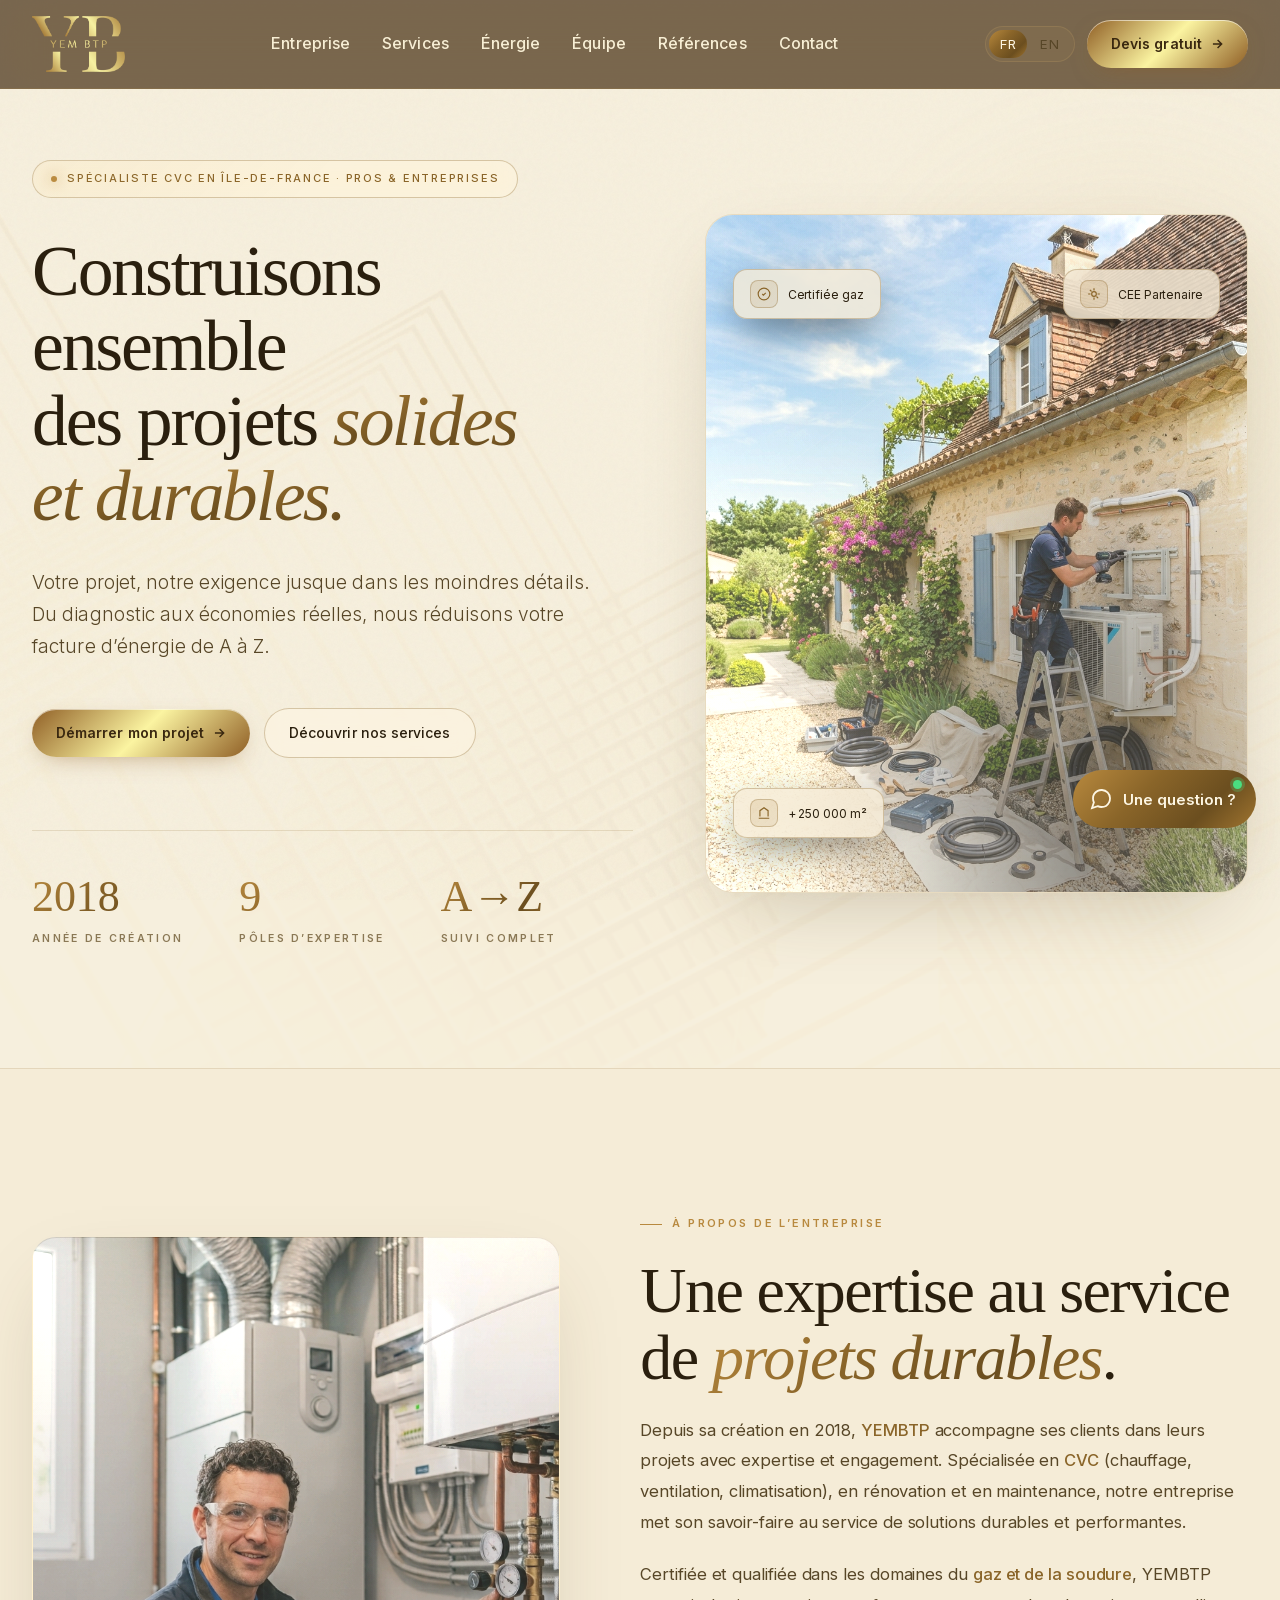
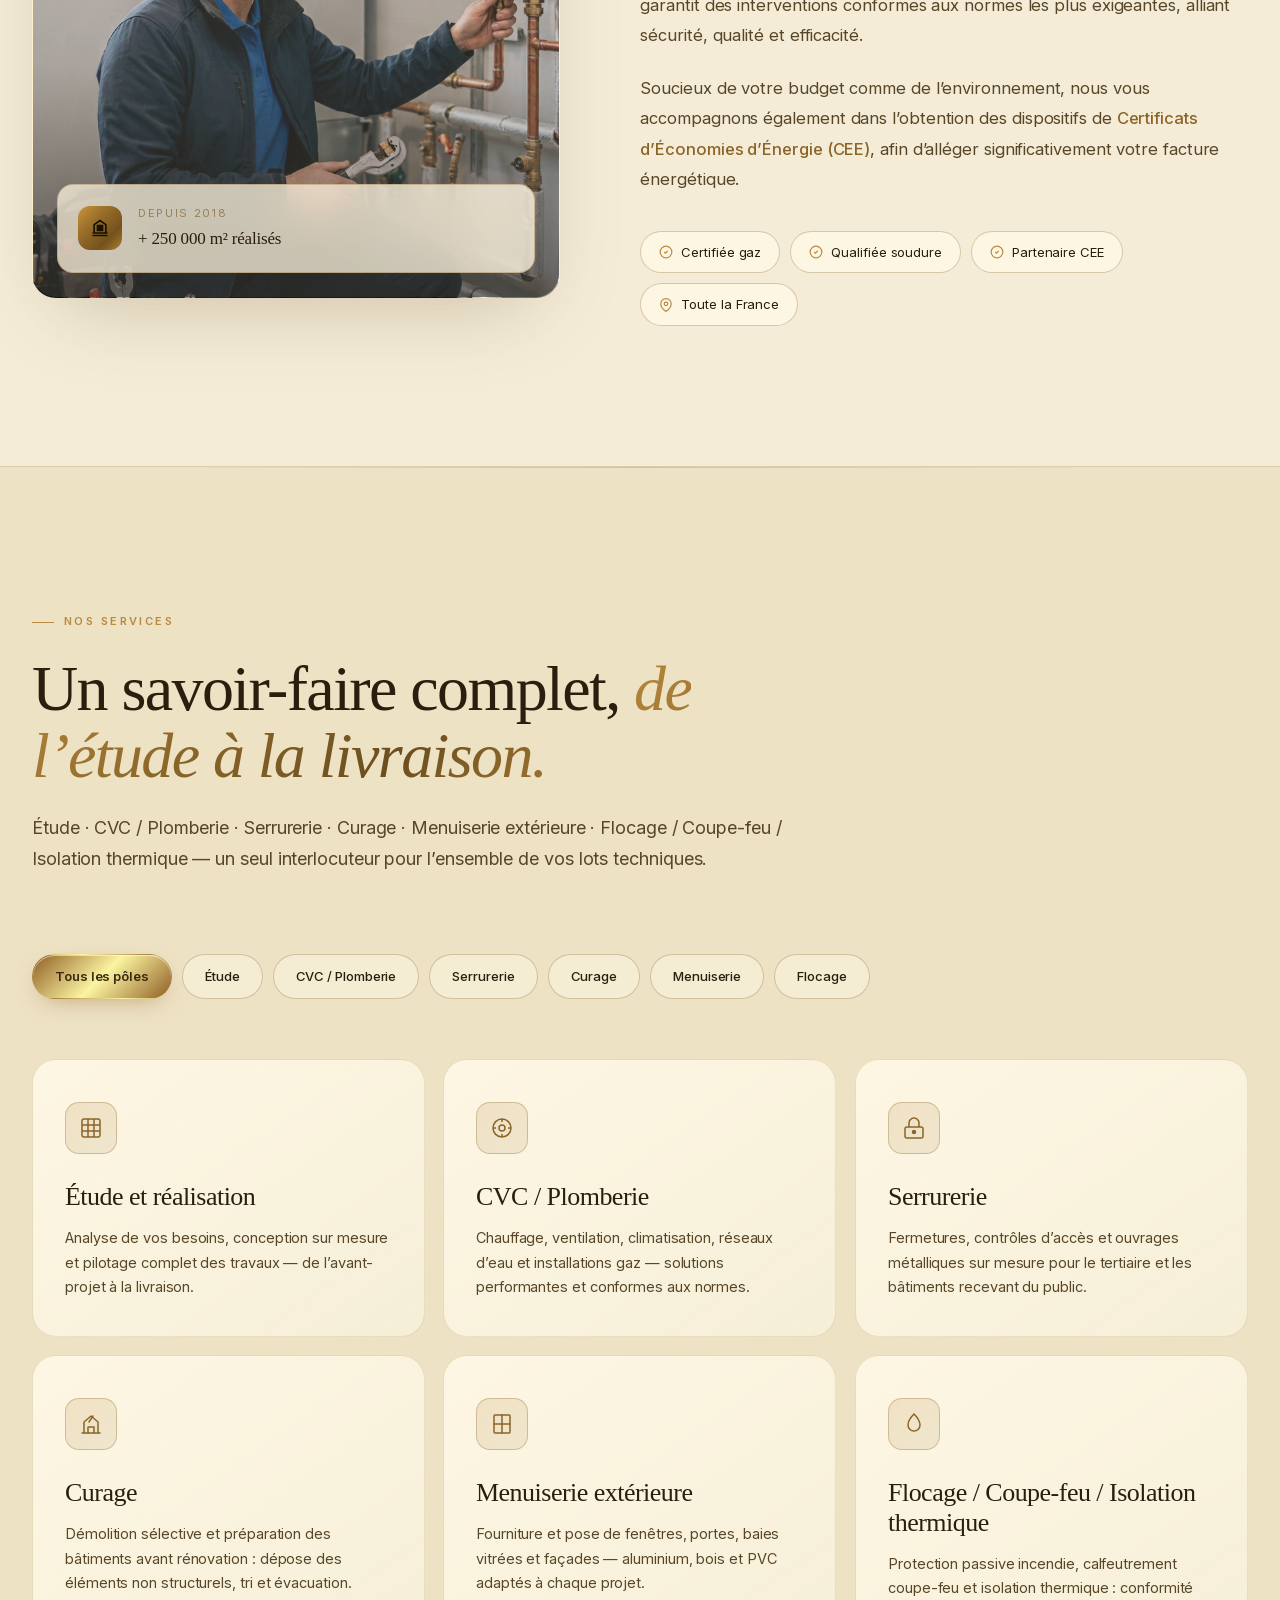
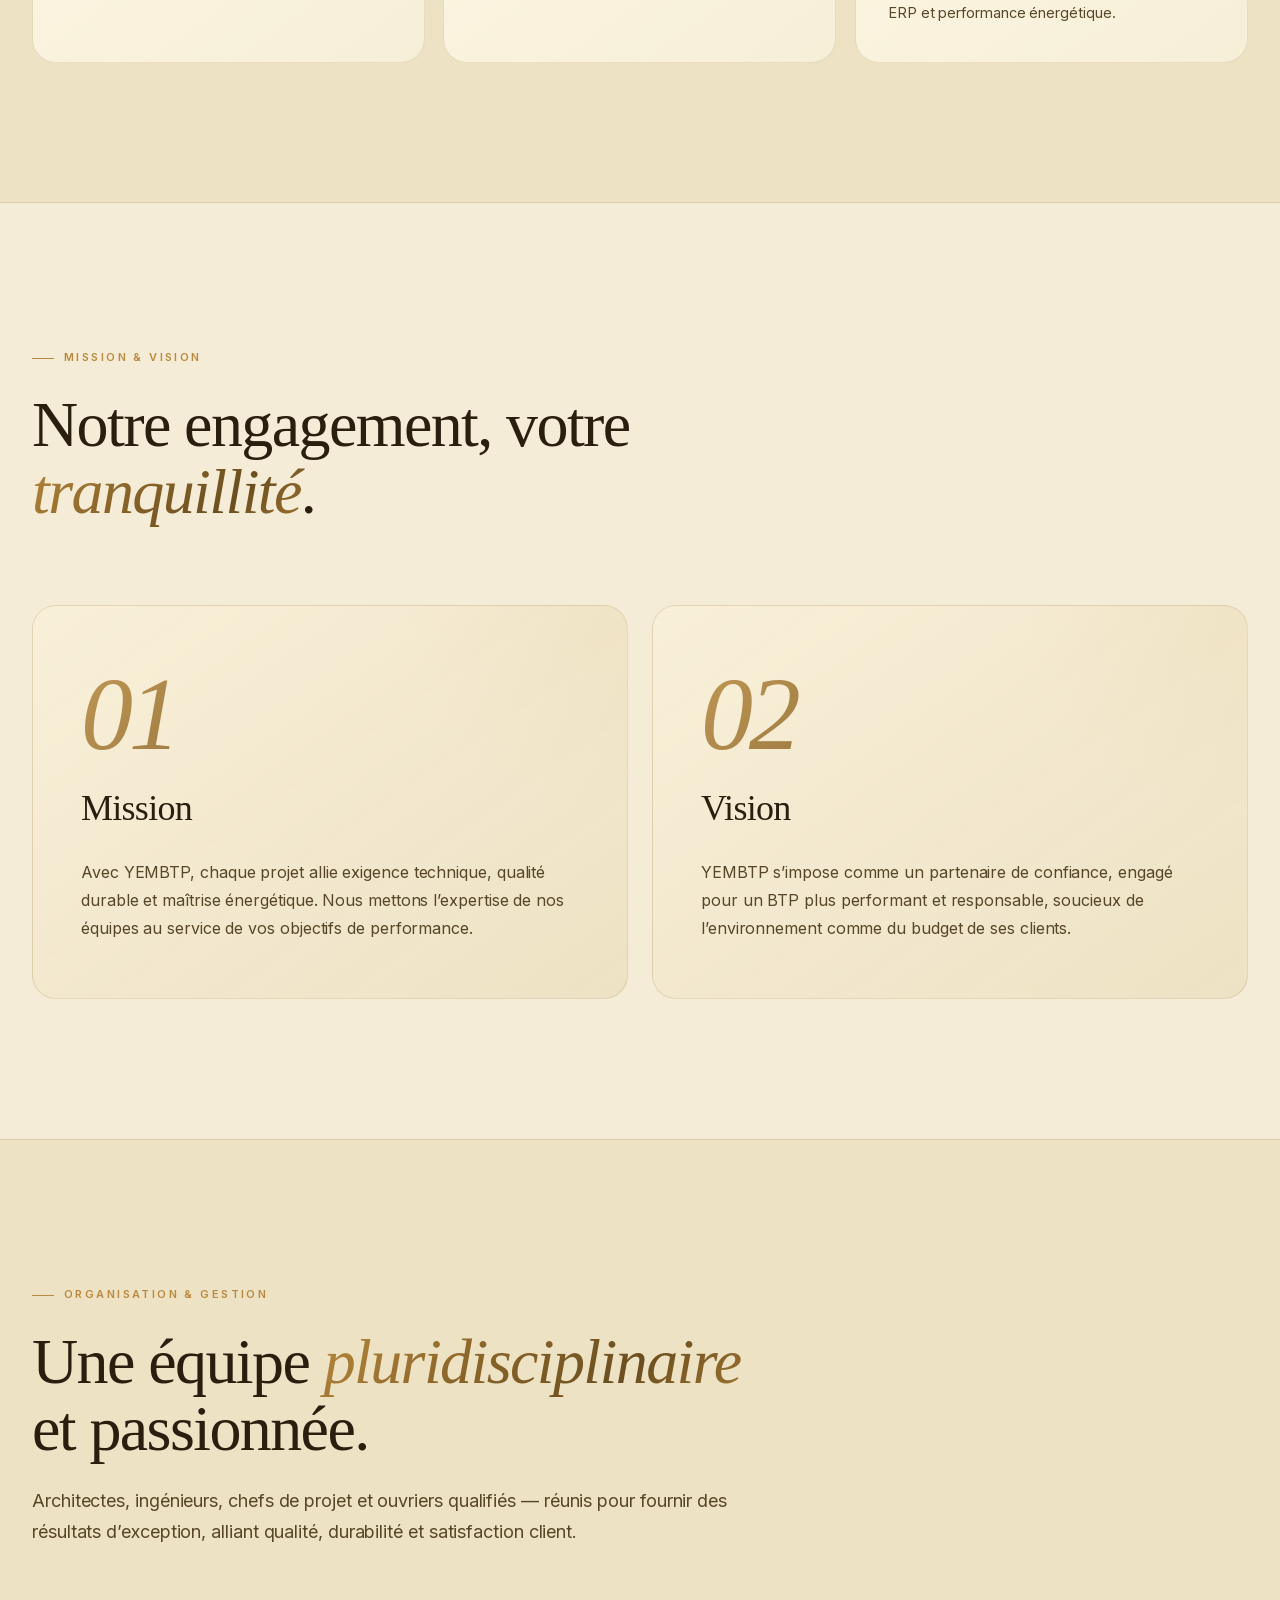
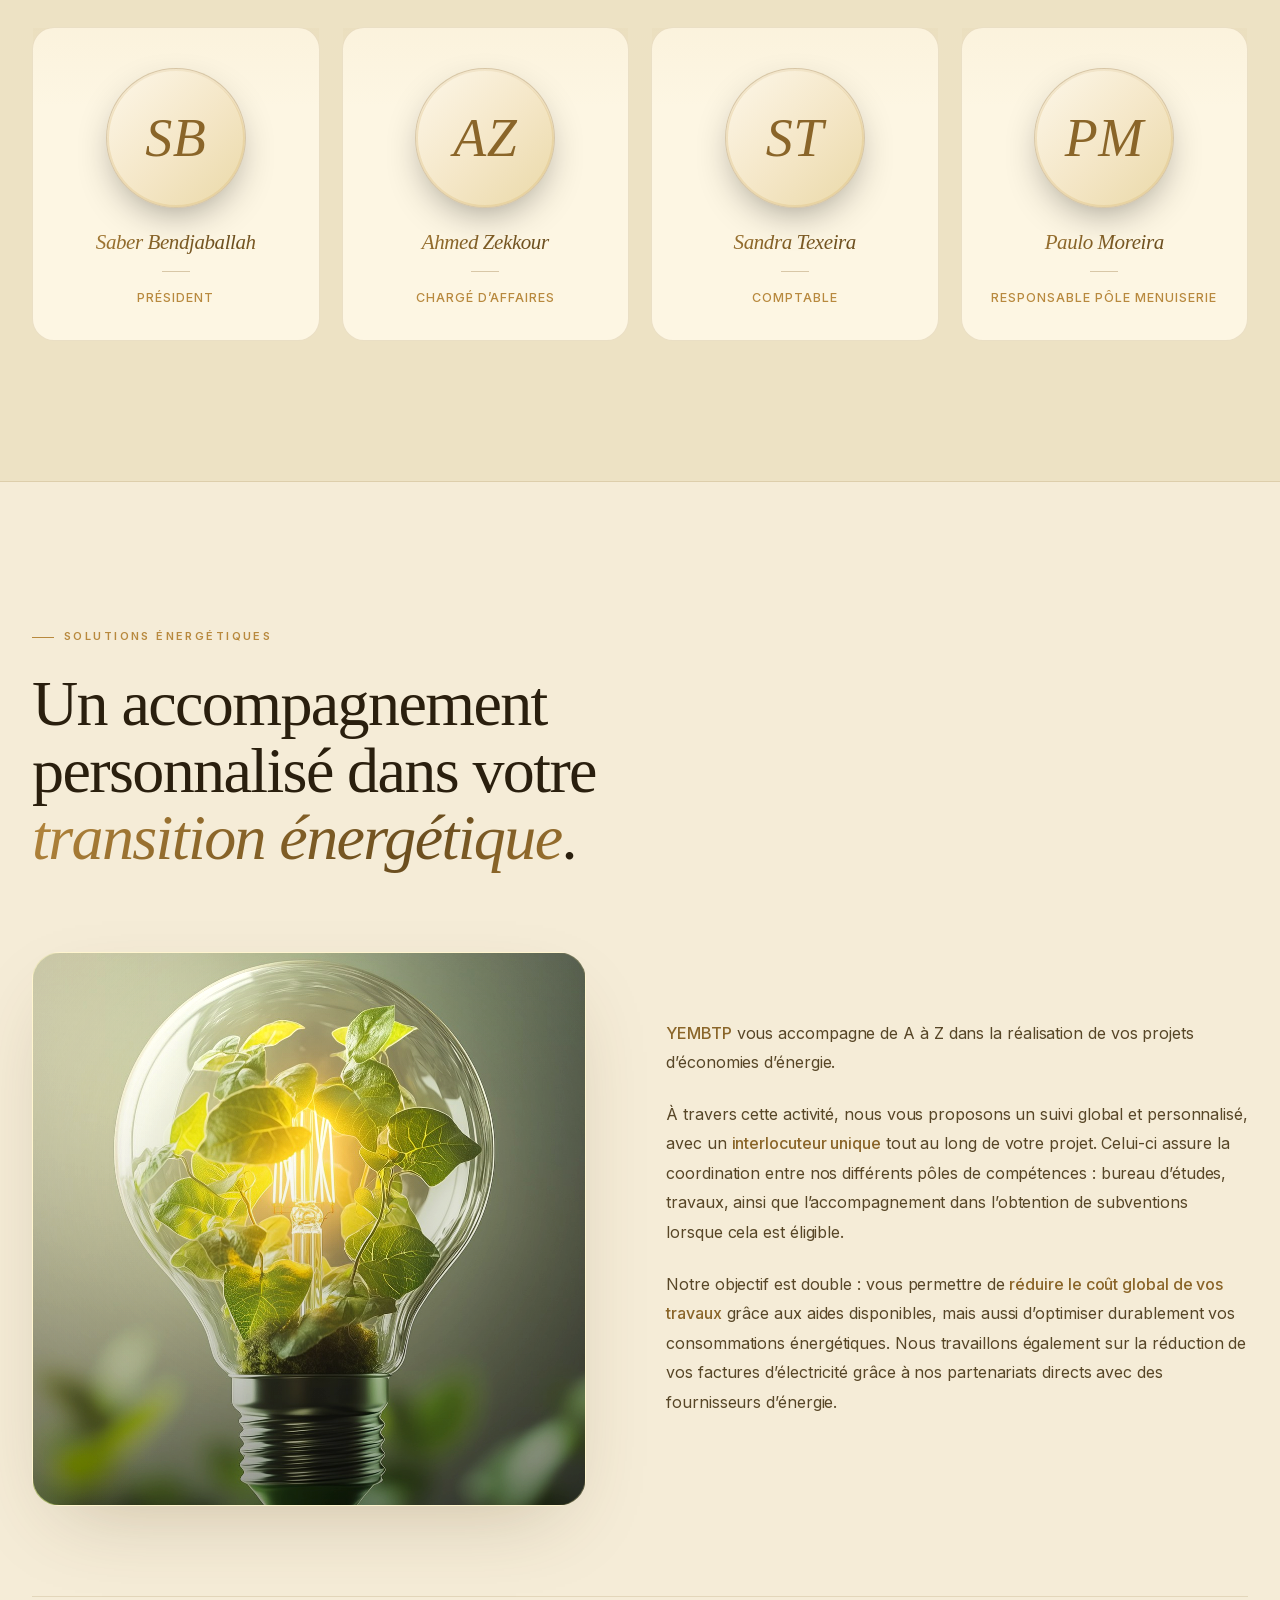
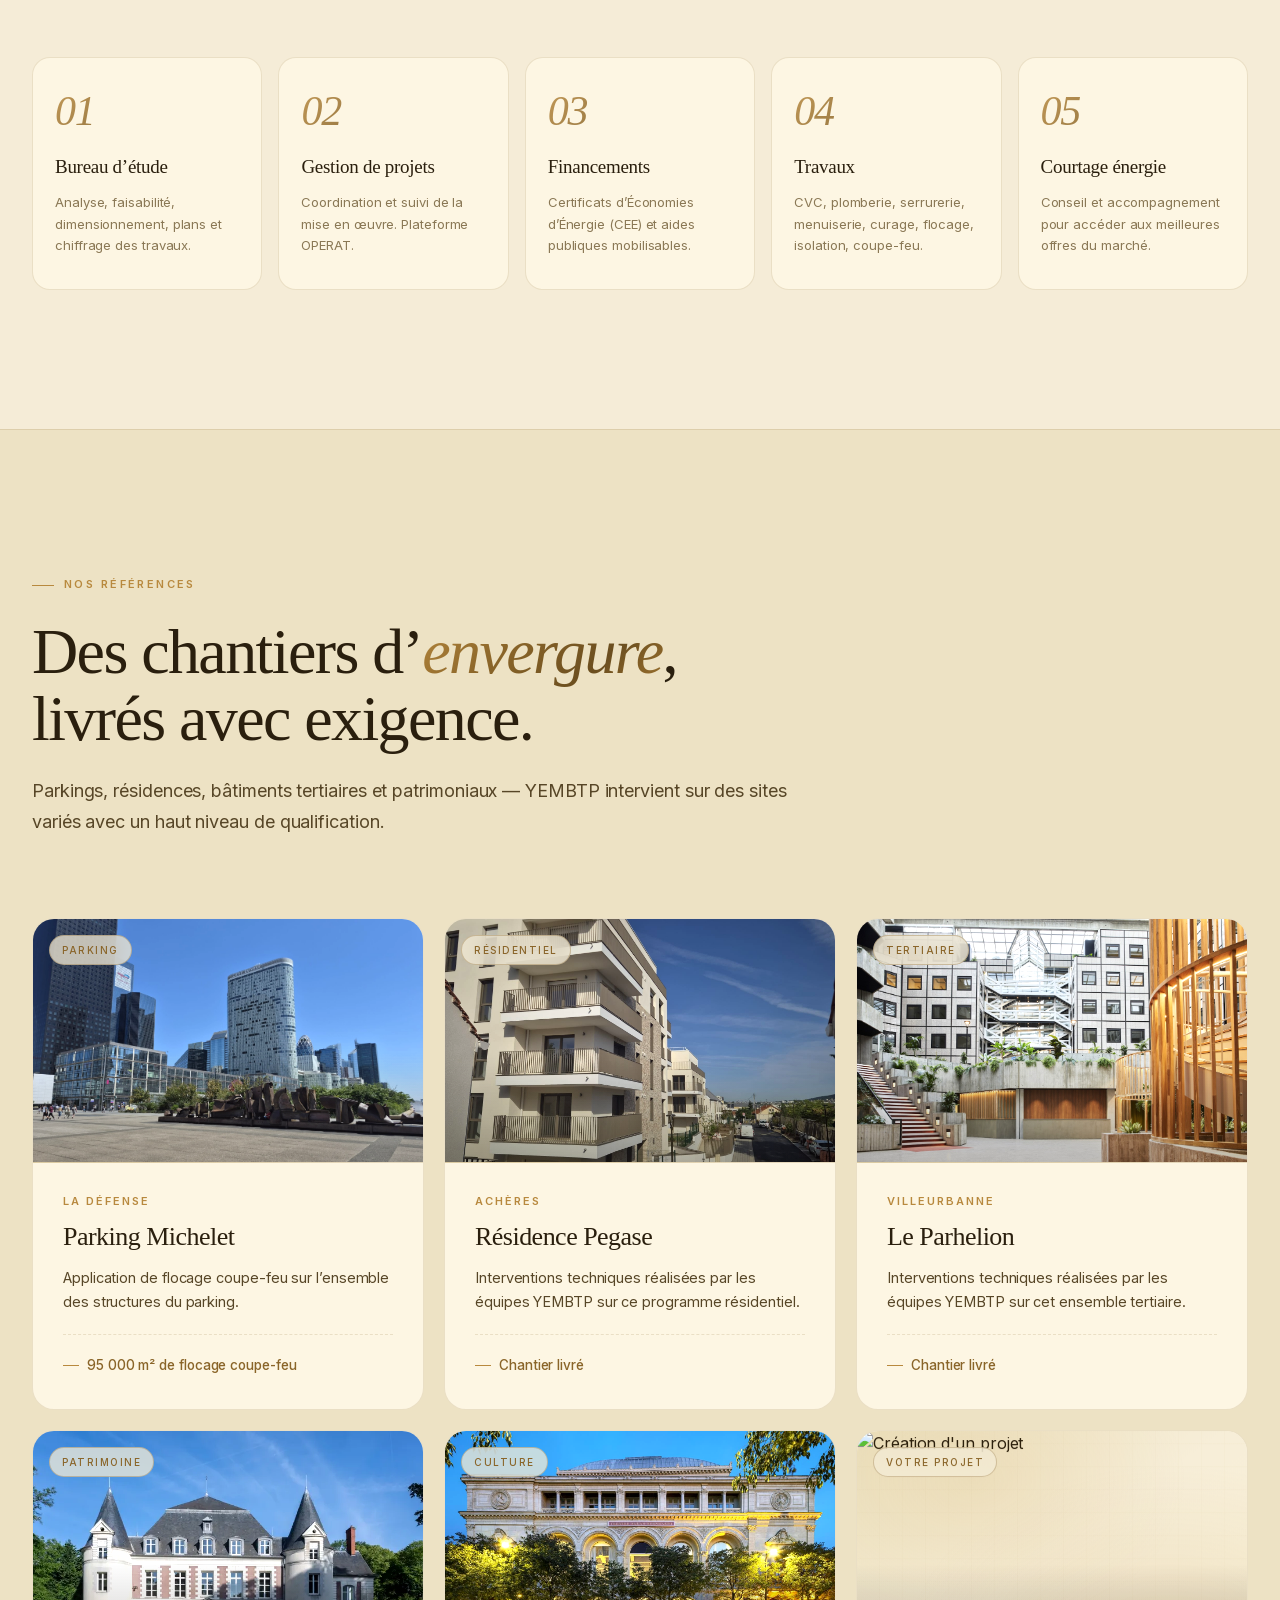
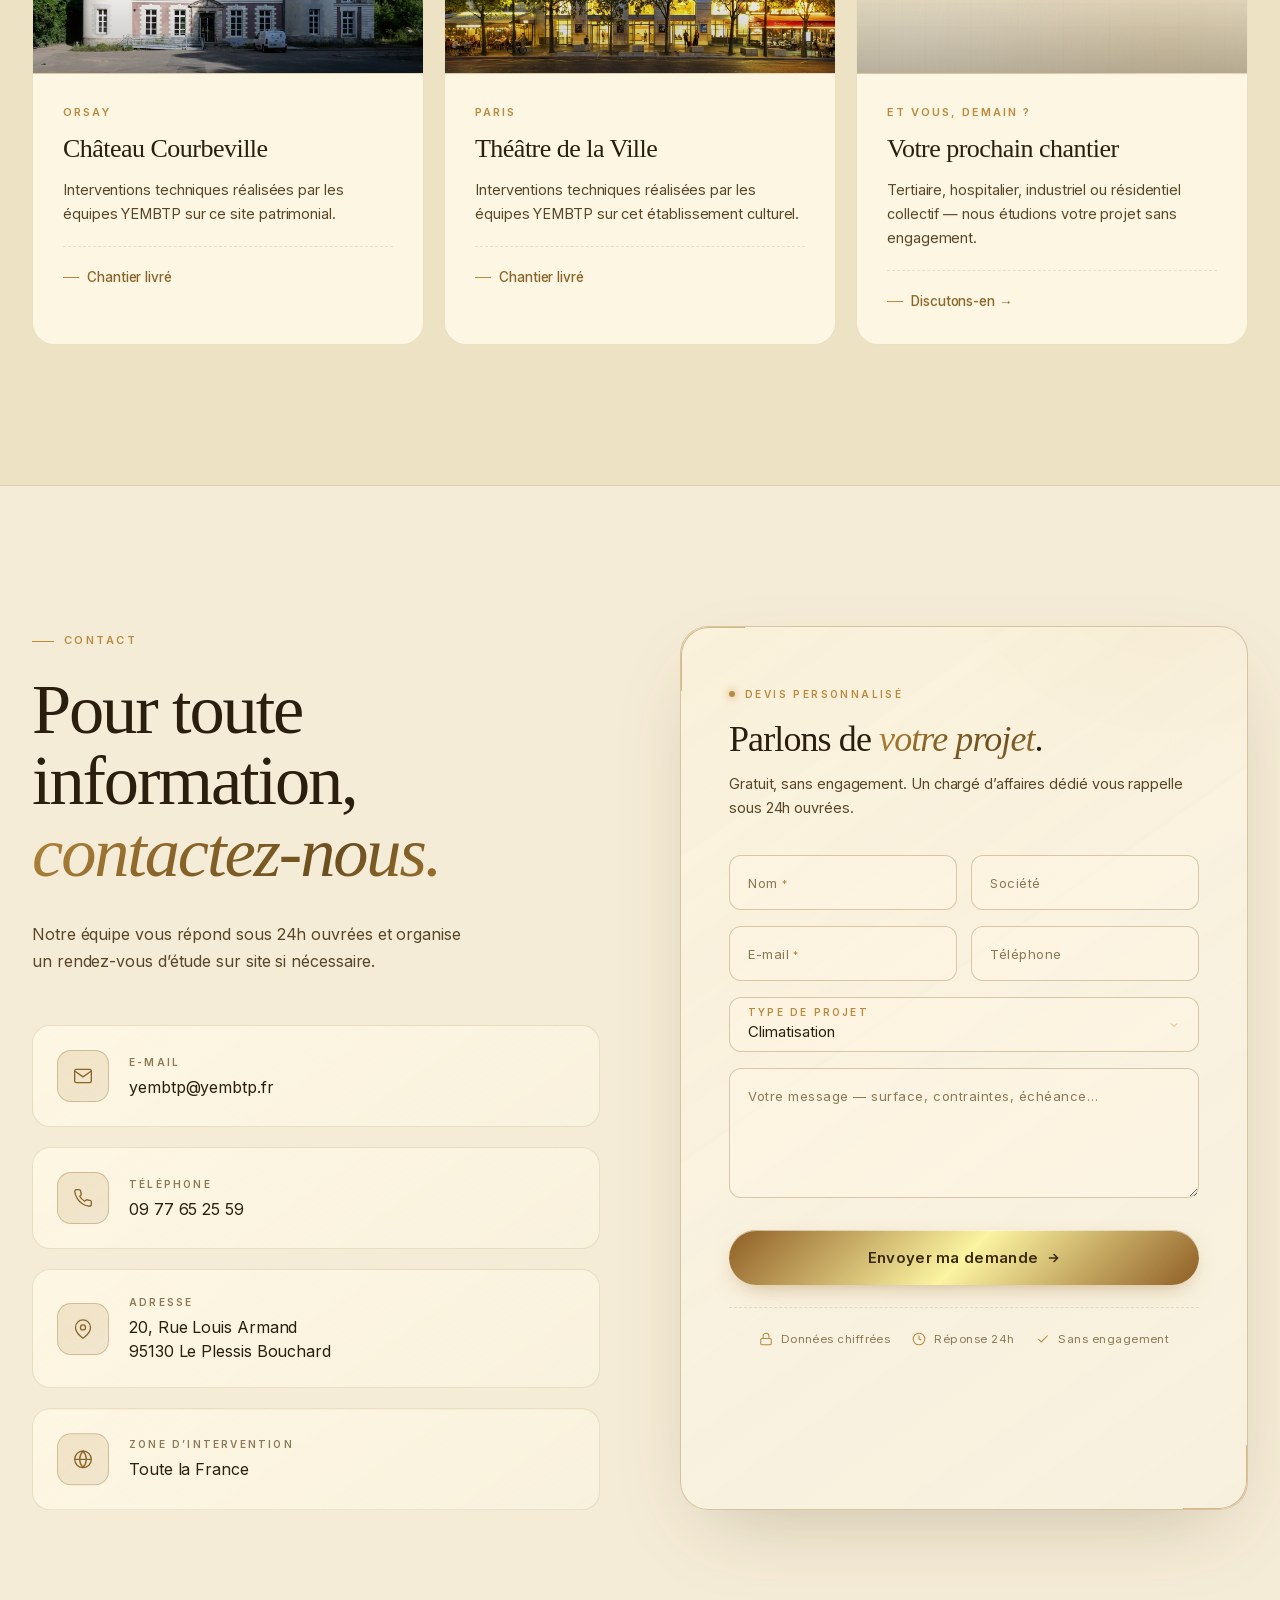
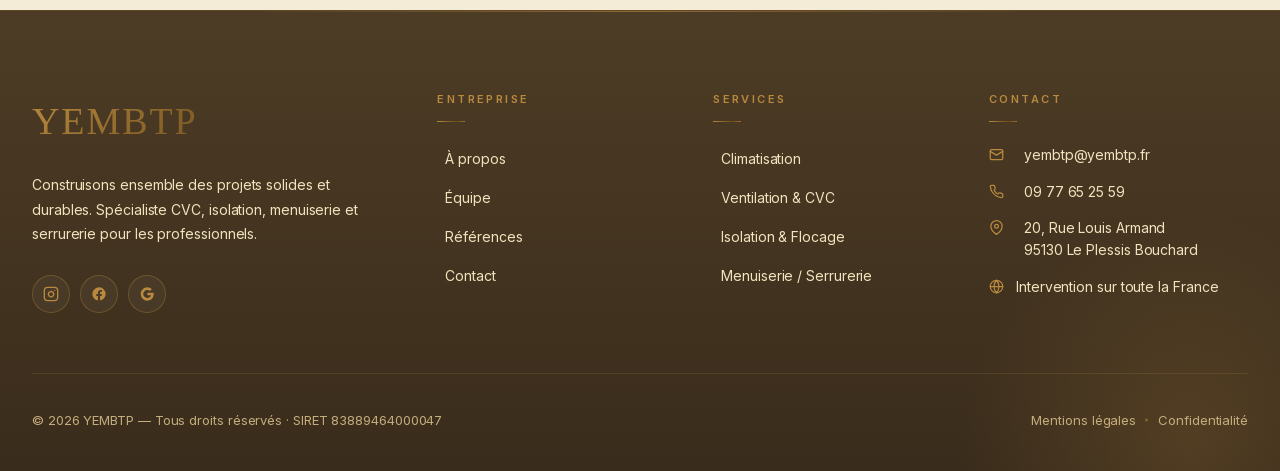
==== commit 3df16254: "🔍 SEO : ajout du schéma JSON-LD WebSite Promotion depuis le repo préprod (yembtp).  Co-Authored-By: " ====
--- a/index.html
+++ b/index.html
@@ -59,6 +59,17 @@
     "sameAs": [
       "https://www.instagram.com/yembtp"
     ]
+  }
+  </script>
+  <script type="application/ld+json">
+  {
+    "@context": "https://schema.org",
+    "@type": "WebSite",
+    "@id": "https://yembtp.fr/#website",
+    "url": "https://yembtp.fr/",
+    "name": "YEMBTP",
+    "inLanguage": "fr-FR",
+    "publisher": { "@id": "https://yembtp.fr/#organization" }
   }
   </script>
 </head>
--- a/assets/css/main.css
+++ b/assets/css/main.css
@@ -551,6 +551,7 @@
       aspect-ratio: 4 / 5;
       border-radius: 28px;
       overflow: hidden;
+      isolation: isolate;
       background: var(--bg-elev);
       border: 1px solid var(--line);
       box-shadow: var(--shadow-deep), inset 0 1px 0 rgba(255,255,255,0.04);
@@ -656,8 +657,8 @@
       display: flex; align-items: center; justify-content: center;
       color: var(--gold-1);
     }
-    .hv-chip-1 { top: 8%; left: -8%; animation-delay: 0s; }
-    .hv-chip-2 { top: 45%; right: -10%; animation-delay: 2s; }
+    .hv-chip-1 { top: 8%; left: 5%; animation-delay: 0s; }
+    .hv-chip-2 { top: 8%; right: 5%; animation-delay: 2s; }
     .hv-chip-3 { bottom: 8%; left: 5%; animation-delay: 4s; }
     @keyframes chipFloat {
       0%, 100% { transform: translateY(0); }
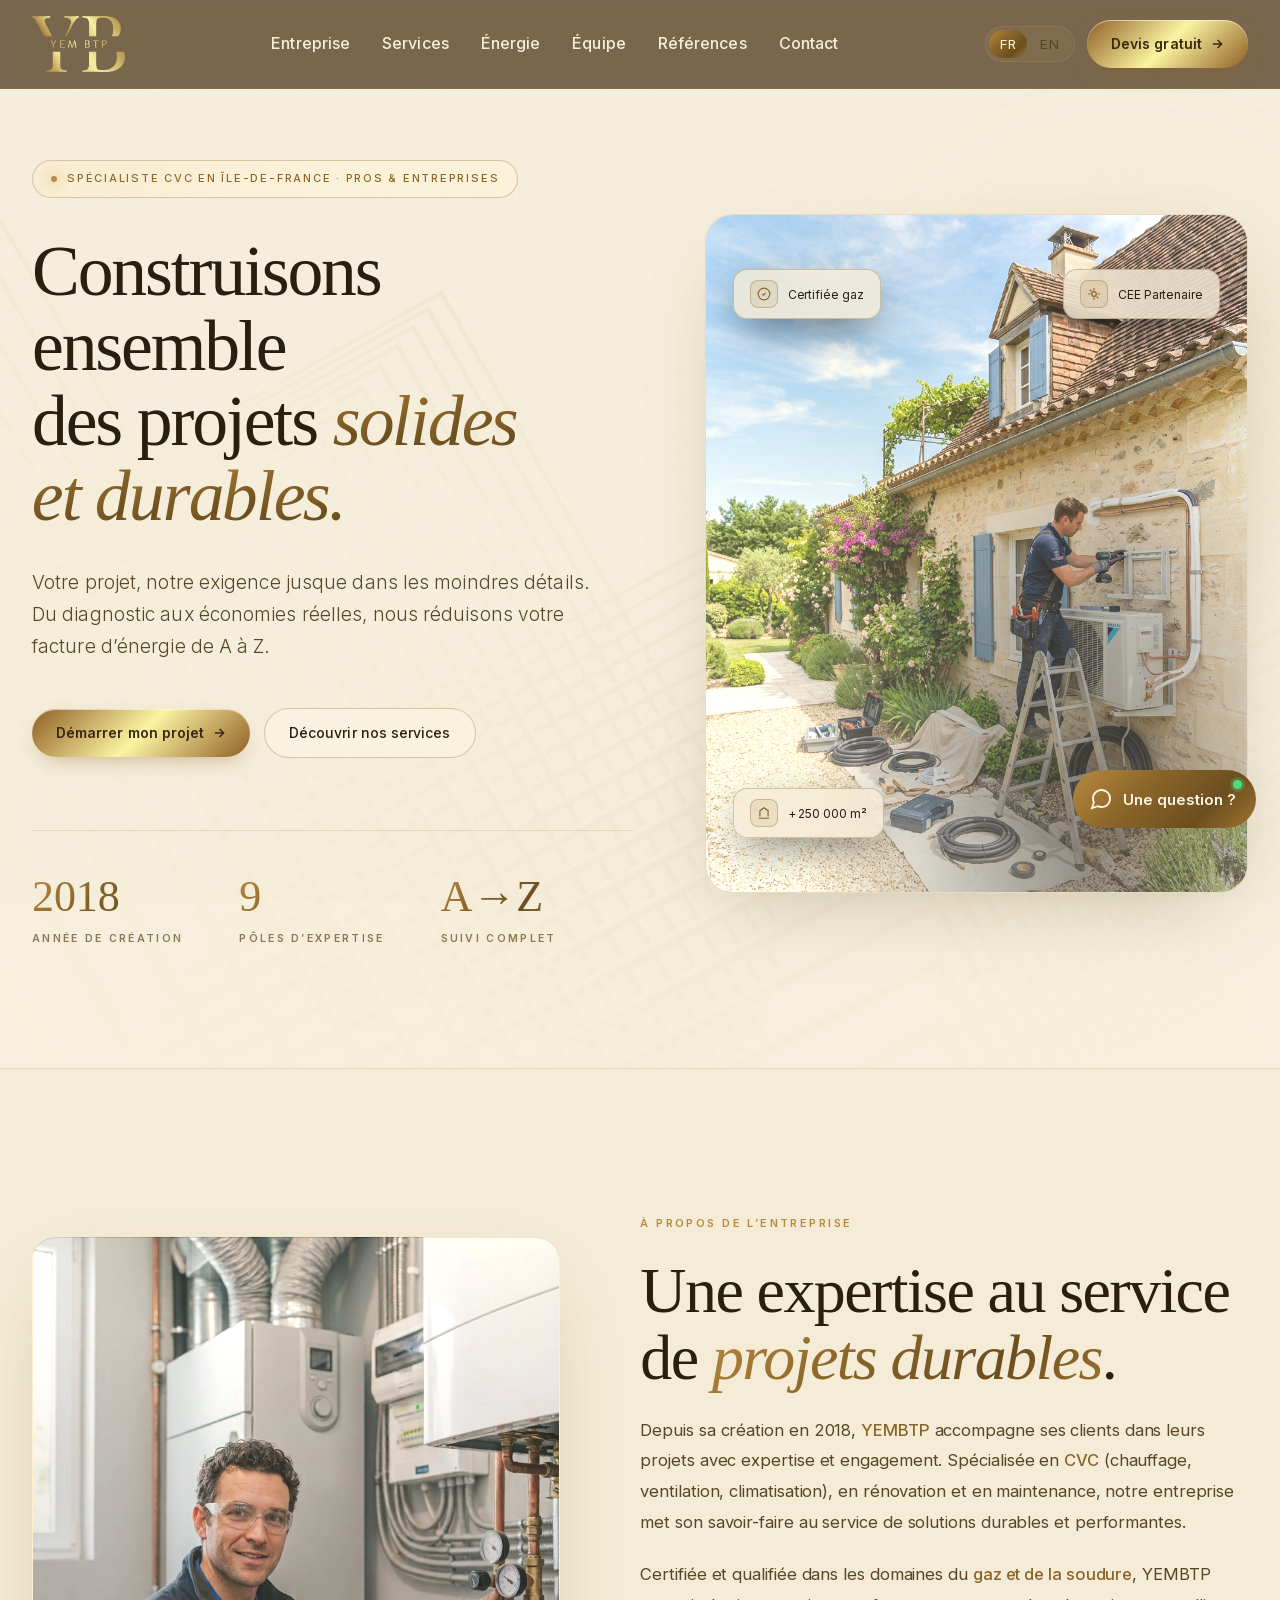
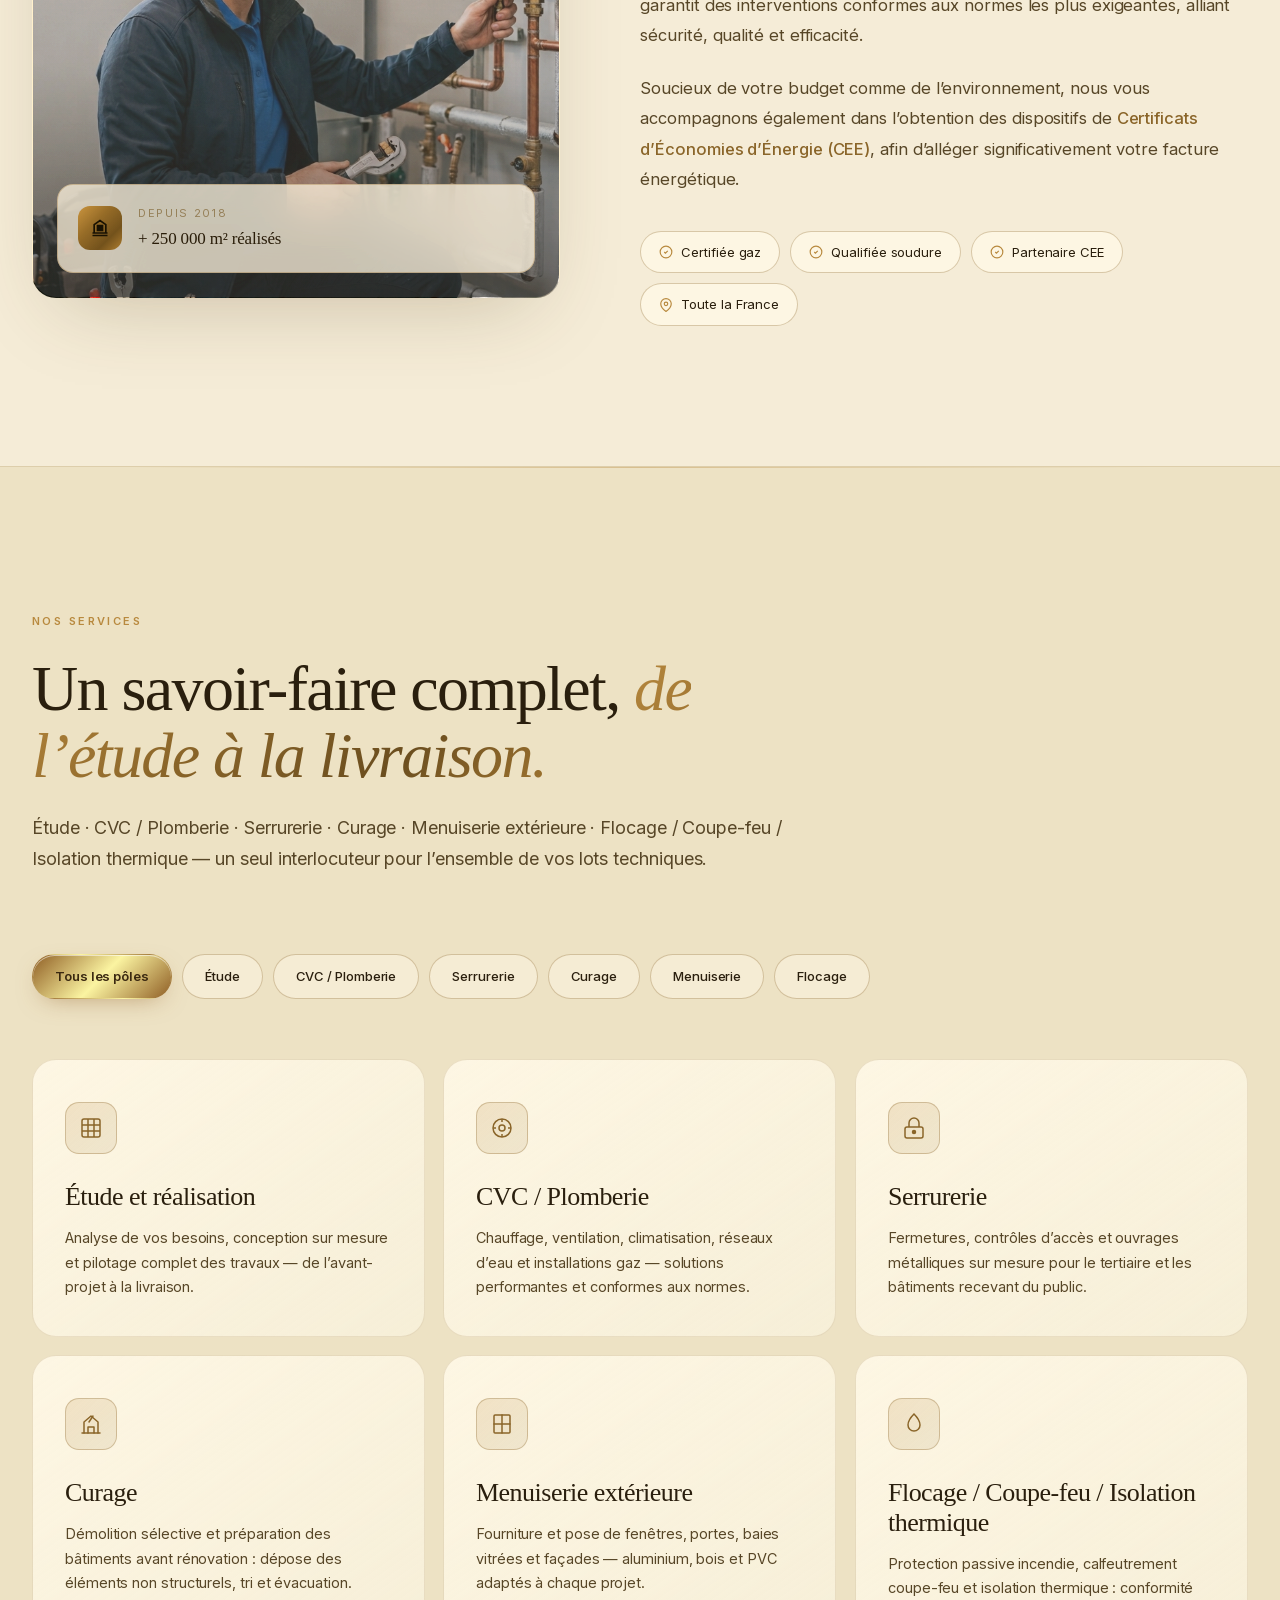
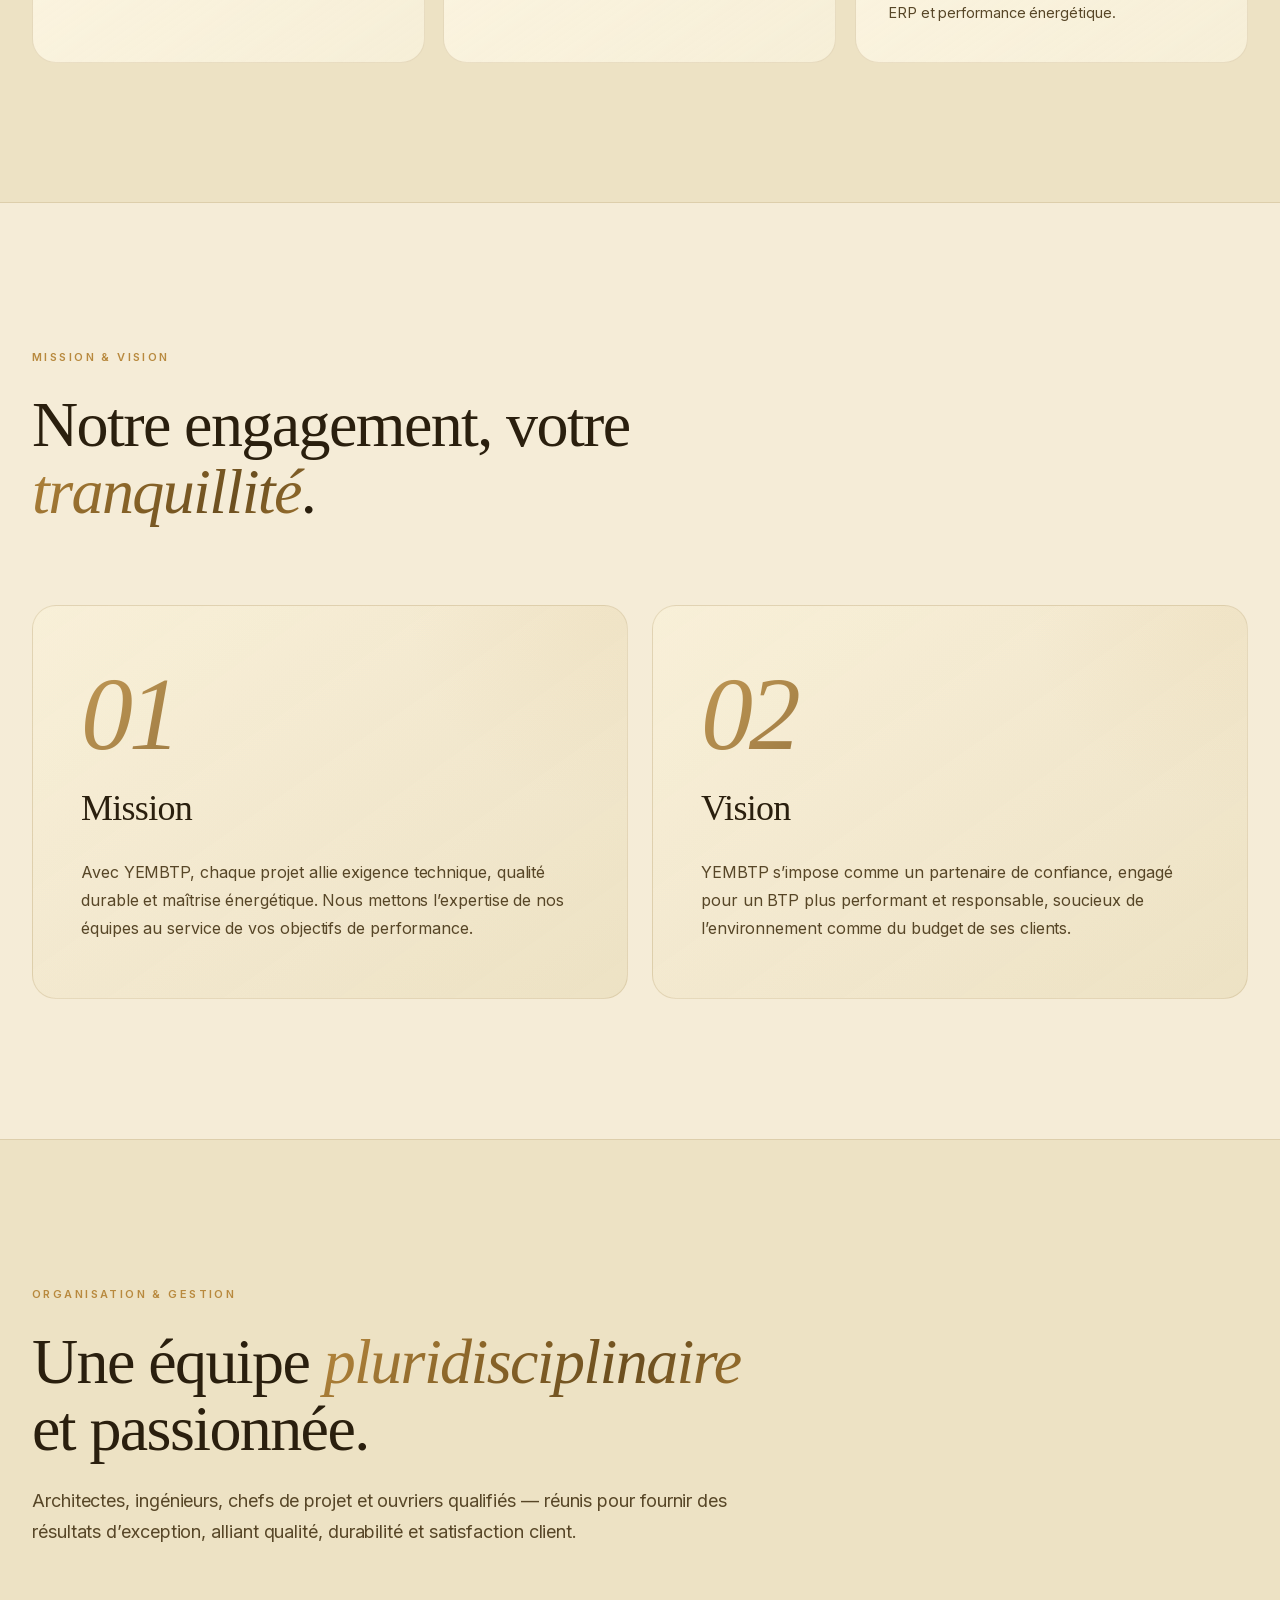
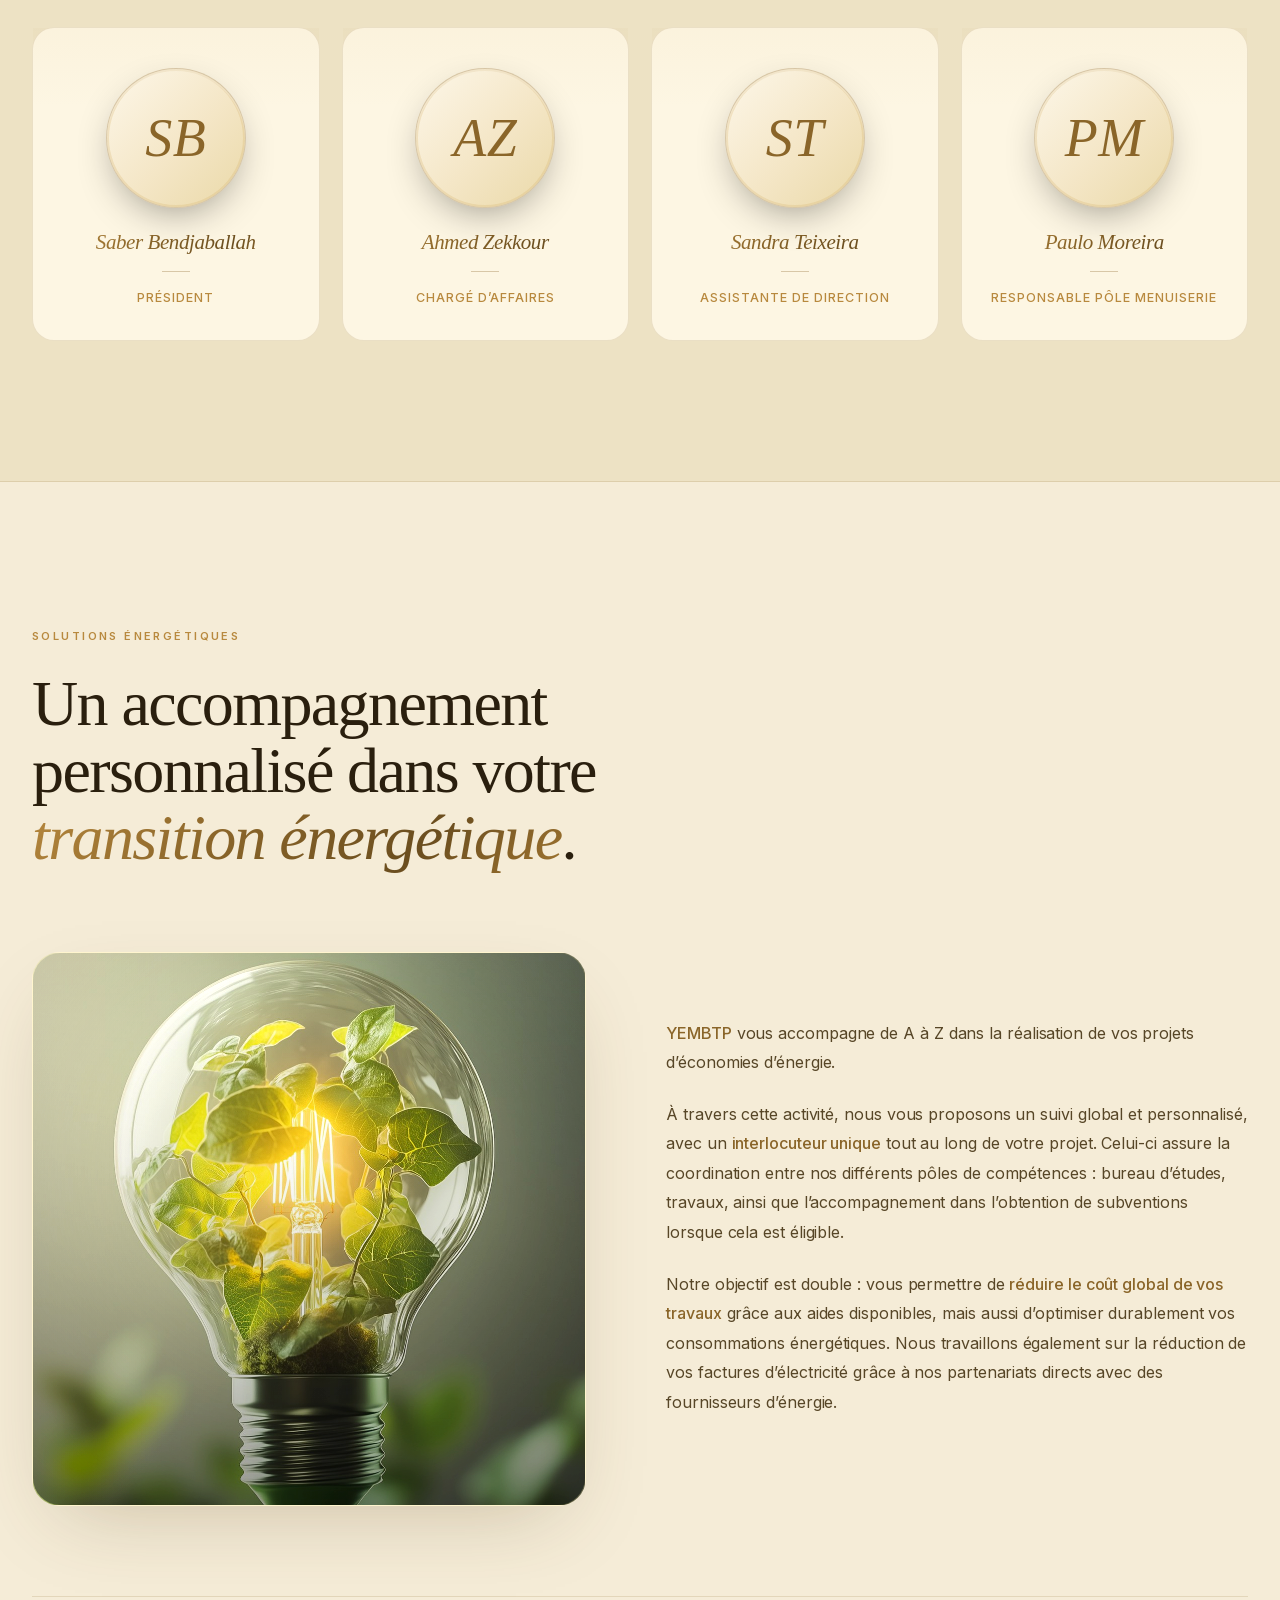
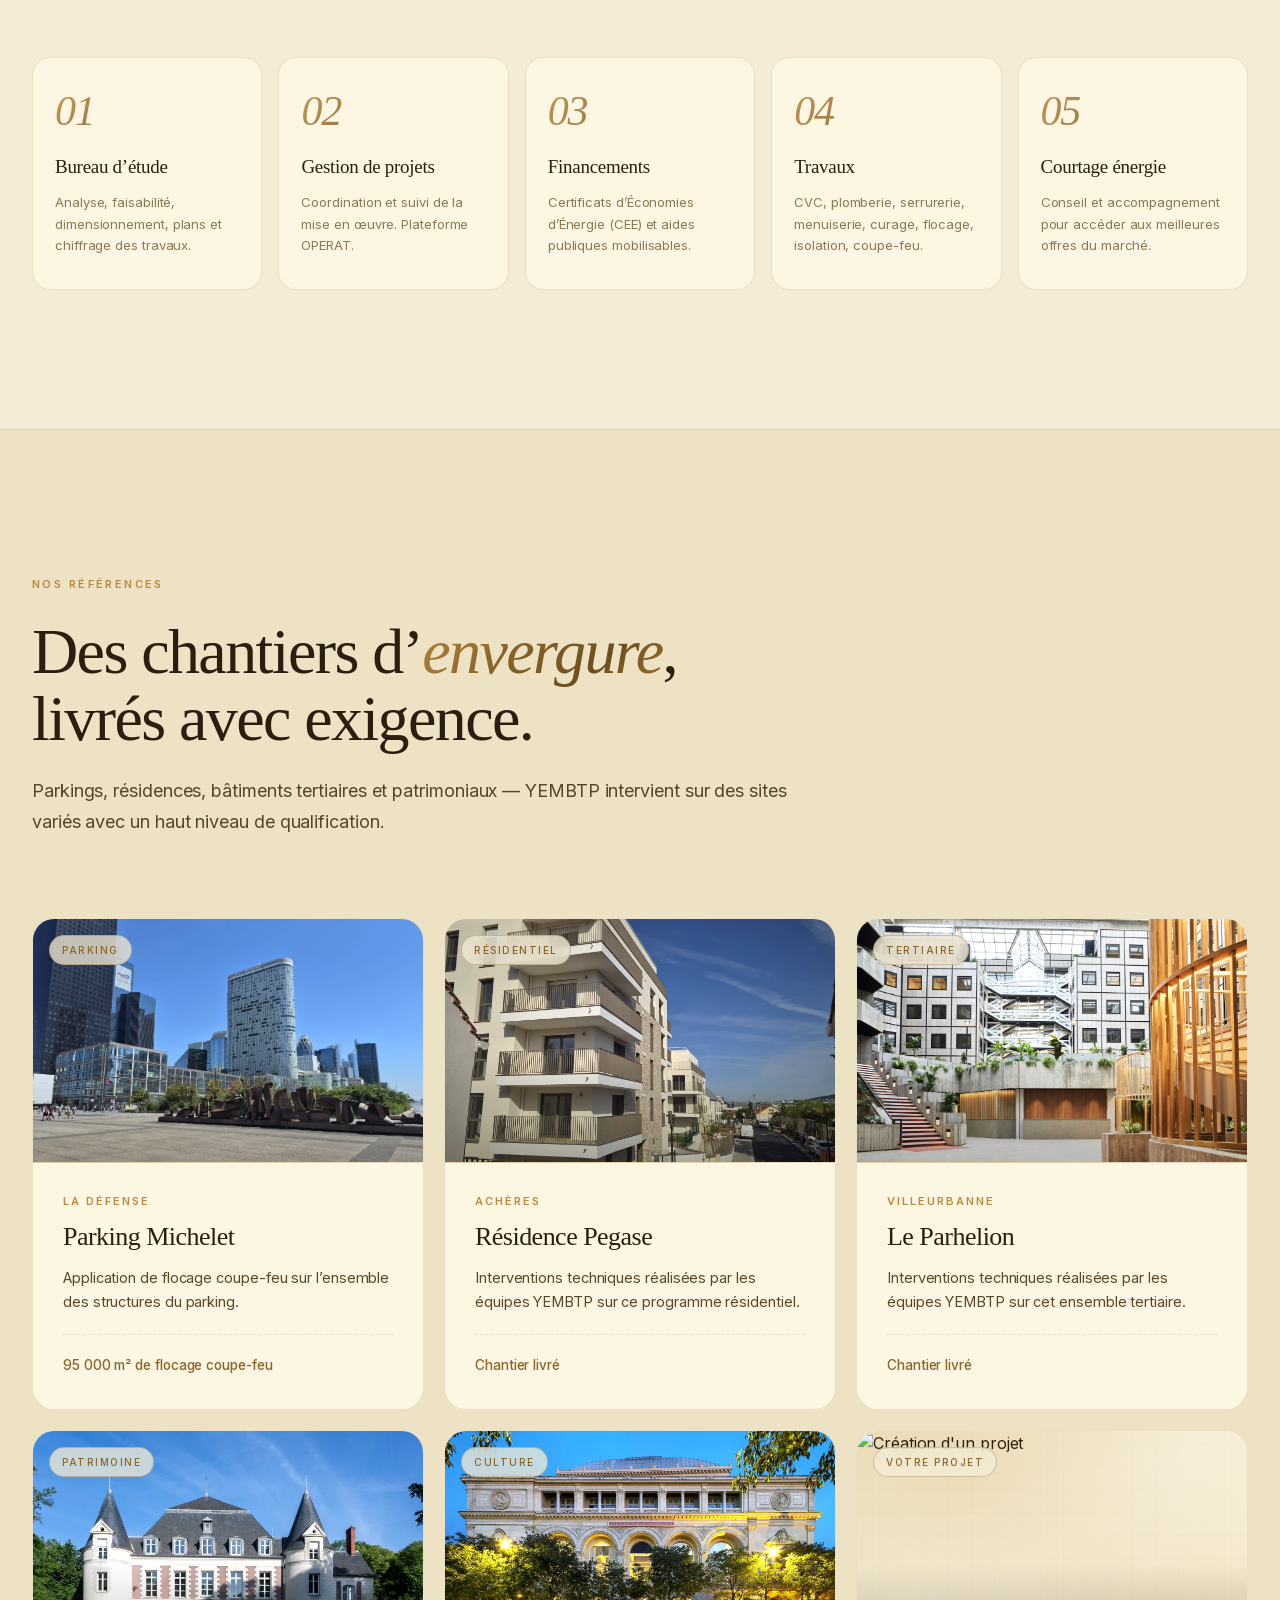
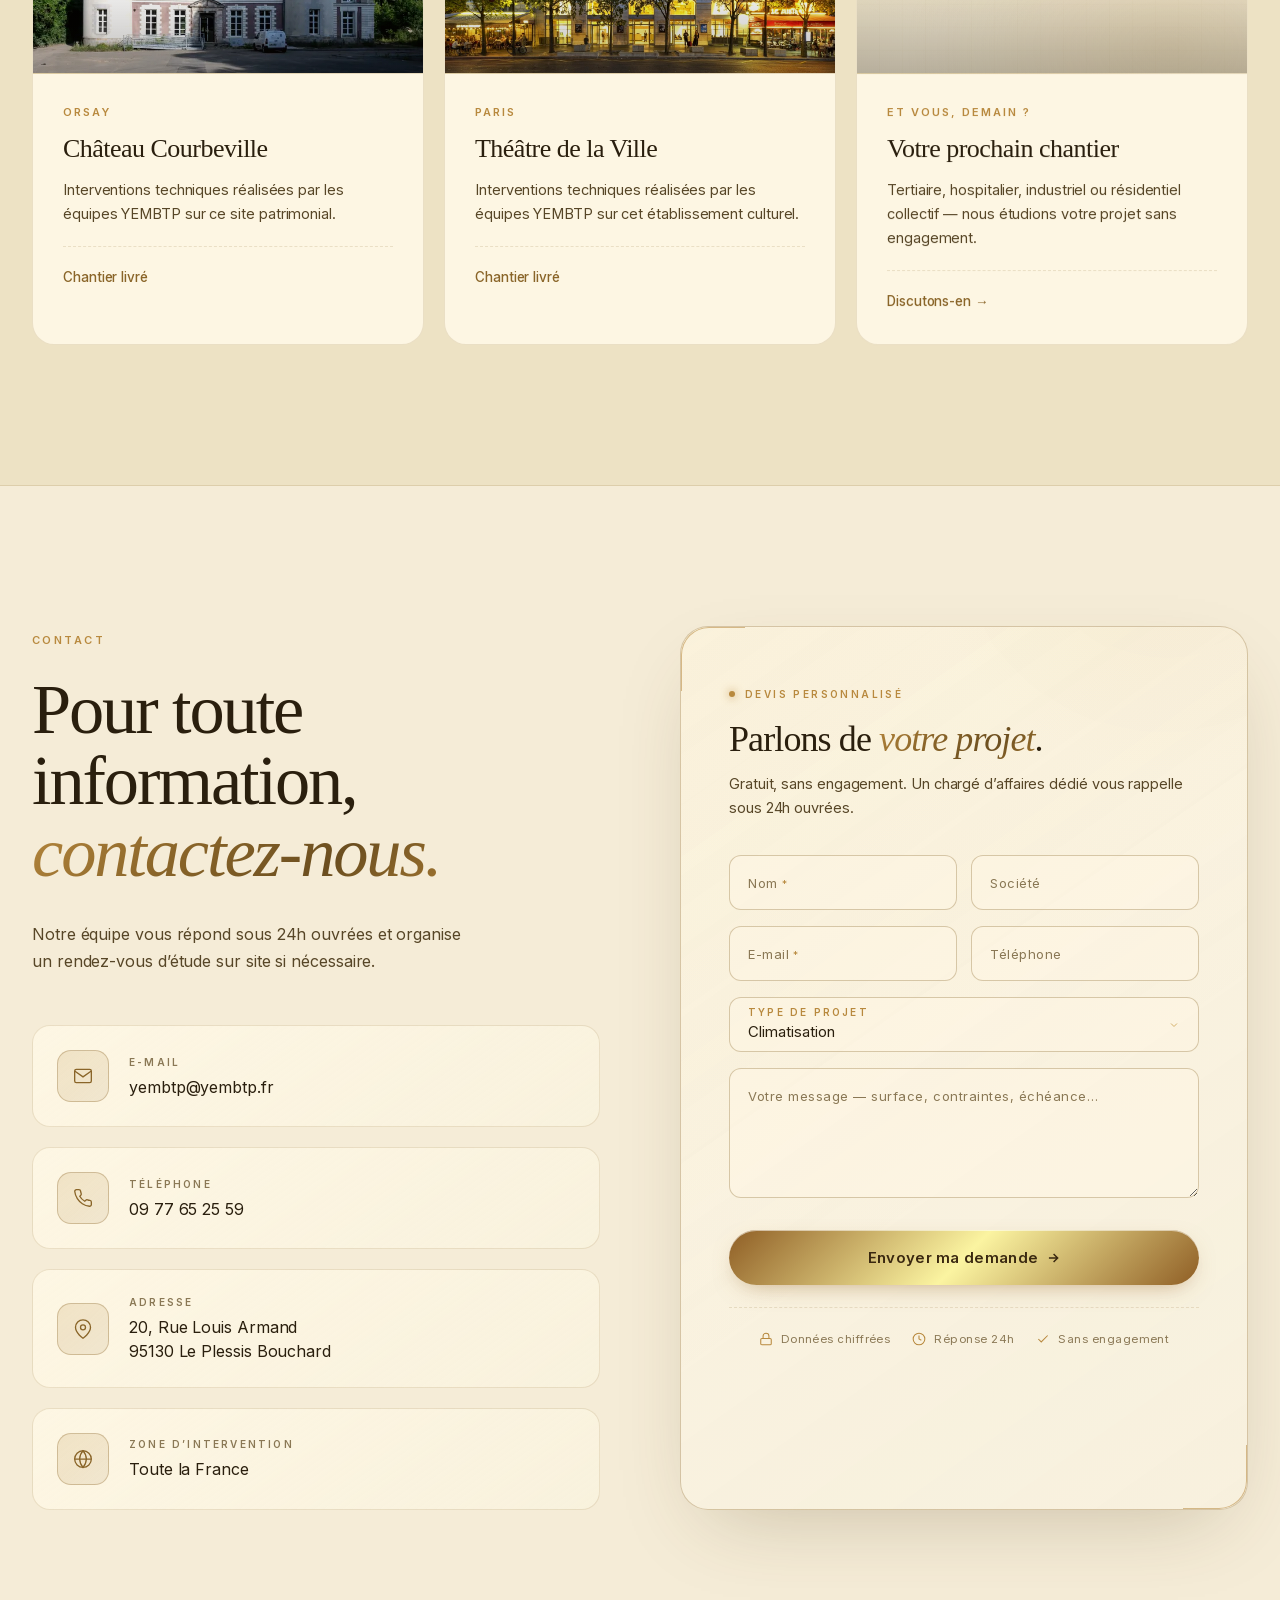
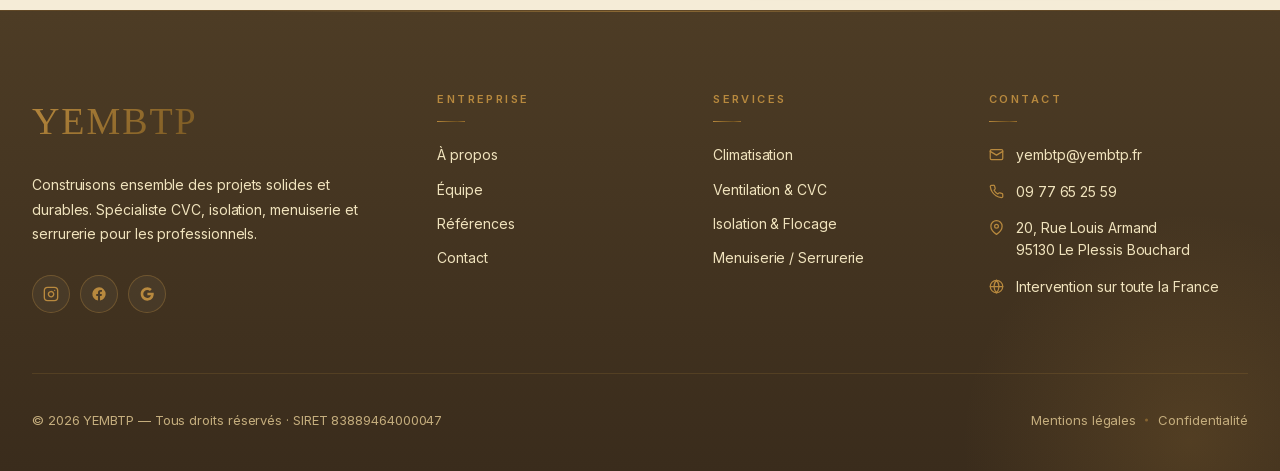
==== commit f83e1344: "✏️ Équipe : correction nom Sandra Teixeira, rôle Assistante de direction Promotion depuis le repo pr" ====
--- a/index.html
+++ b/index.html
@@ -379,9 +379,9 @@
         <div class="team-card team-card--has-bubble">
           <div class="team-bubble" data-i18n="team.sandra_bubble">Rigueur et suivi précis pour la gestion administrative et comptable de vos projets.</div>
           <div class="team-avatar team-avatar--clickable" role="button" tabindex="0" data-i18n-aria-label="team.aria_sandra" aria-label="Voir le message de Sandra">ST</div>
-          <h4>Sandra Texeira</h4>
+          <h4>Sandra Teixeira</h4>
           <div class="divider"></div>
-          <div class="role" data-i18n="team.sandra_role">Comptable</div>
+          <div class="role" data-i18n="team.sandra_role">Assistante de direction</div>
         </div>
         <div class="team-card team-card--has-bubble">
           <div class="team-bubble" data-i18n="team.paulo_bubble">La menuiserie est ma passion : précision et finitions soignées garanties.</div>
--- a/assets/css/main.css
+++ b/assets/css/main.css
@@ -678,18 +678,7 @@
       letter-spacing: 0.22em;
       text-transform: uppercase;
       margin-bottom: 24px;
-      padding-left: 32px;
-      position: relative;
       font-weight: 600;
-    }
-    .sec-eyebrow::before {
-      content: "";
-      position: absolute;
-      left: 0;
-      top: 50%;
-      width: 22px;
-      height: 1px;
-      background: var(--gold-2);
     }
     .sec-title {
       font-family: 'Fraunces', 'Times New Roman', serif;
@@ -1500,11 +1489,6 @@
       align-items: center;
       gap: 8px;
     }
-    .ref-spec::before {
-      content: "";
-      width: 16px; height: 1px;
-      background: var(--gold-2);
-    }
 
     /* ── Carte clickable + badge "Avant / Après" ── */
     body.ba-locked { overflow: hidden; }
@@ -2012,18 +1996,9 @@
     .footer-col ul a {
       display: inline-flex;
       align-items: center;
-      gap: 8px;
-      position: relative;
-    }
-    .footer-col ul a::before {
-      content: "";
-      width: 0;
-      height: 1px;
-      background: var(--gold-2);
-      transition: width 0.3s var(--ease-out);
+      position: relative;
     }
     .footer-col a:hover { color: #fff4d4; }
-    .footer-col ul a:hover::before { width: 14px; }
 
     .footer-contact ul { gap: 14px; }
     .footer-contact li {
